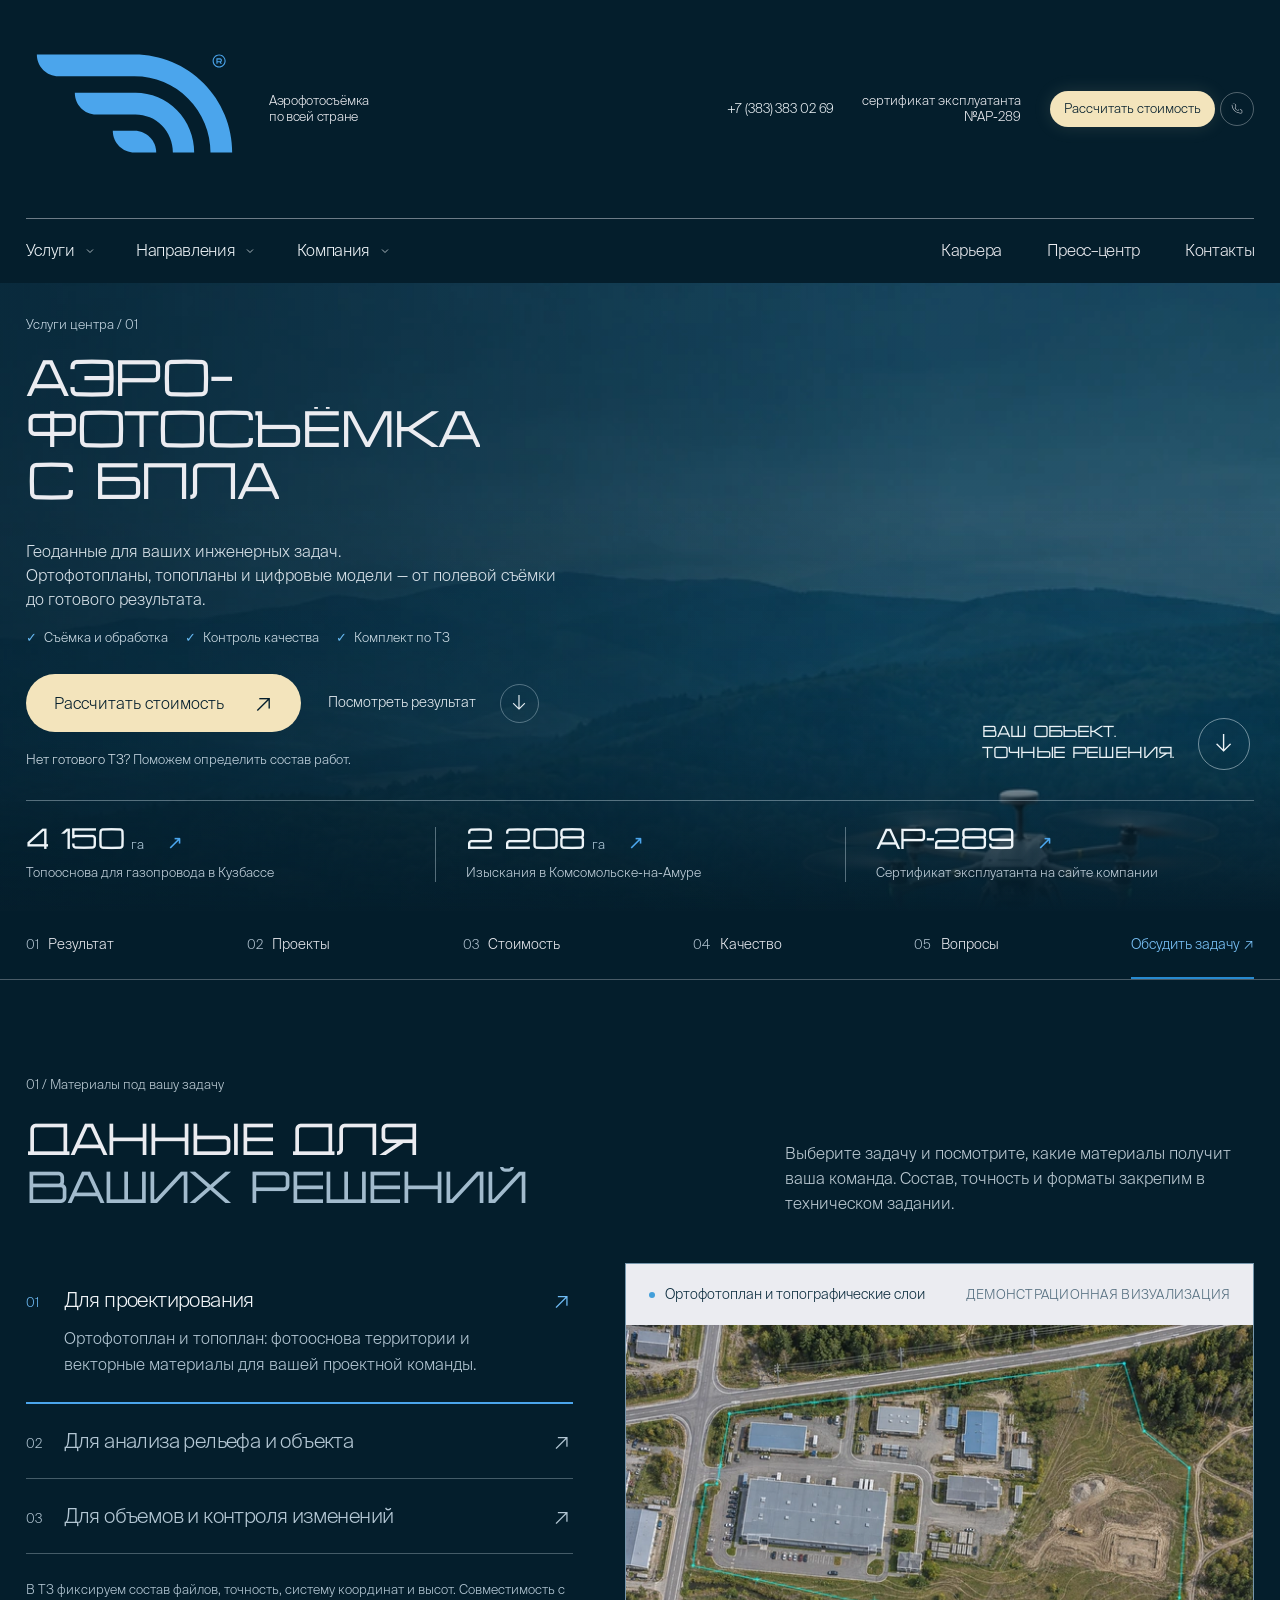
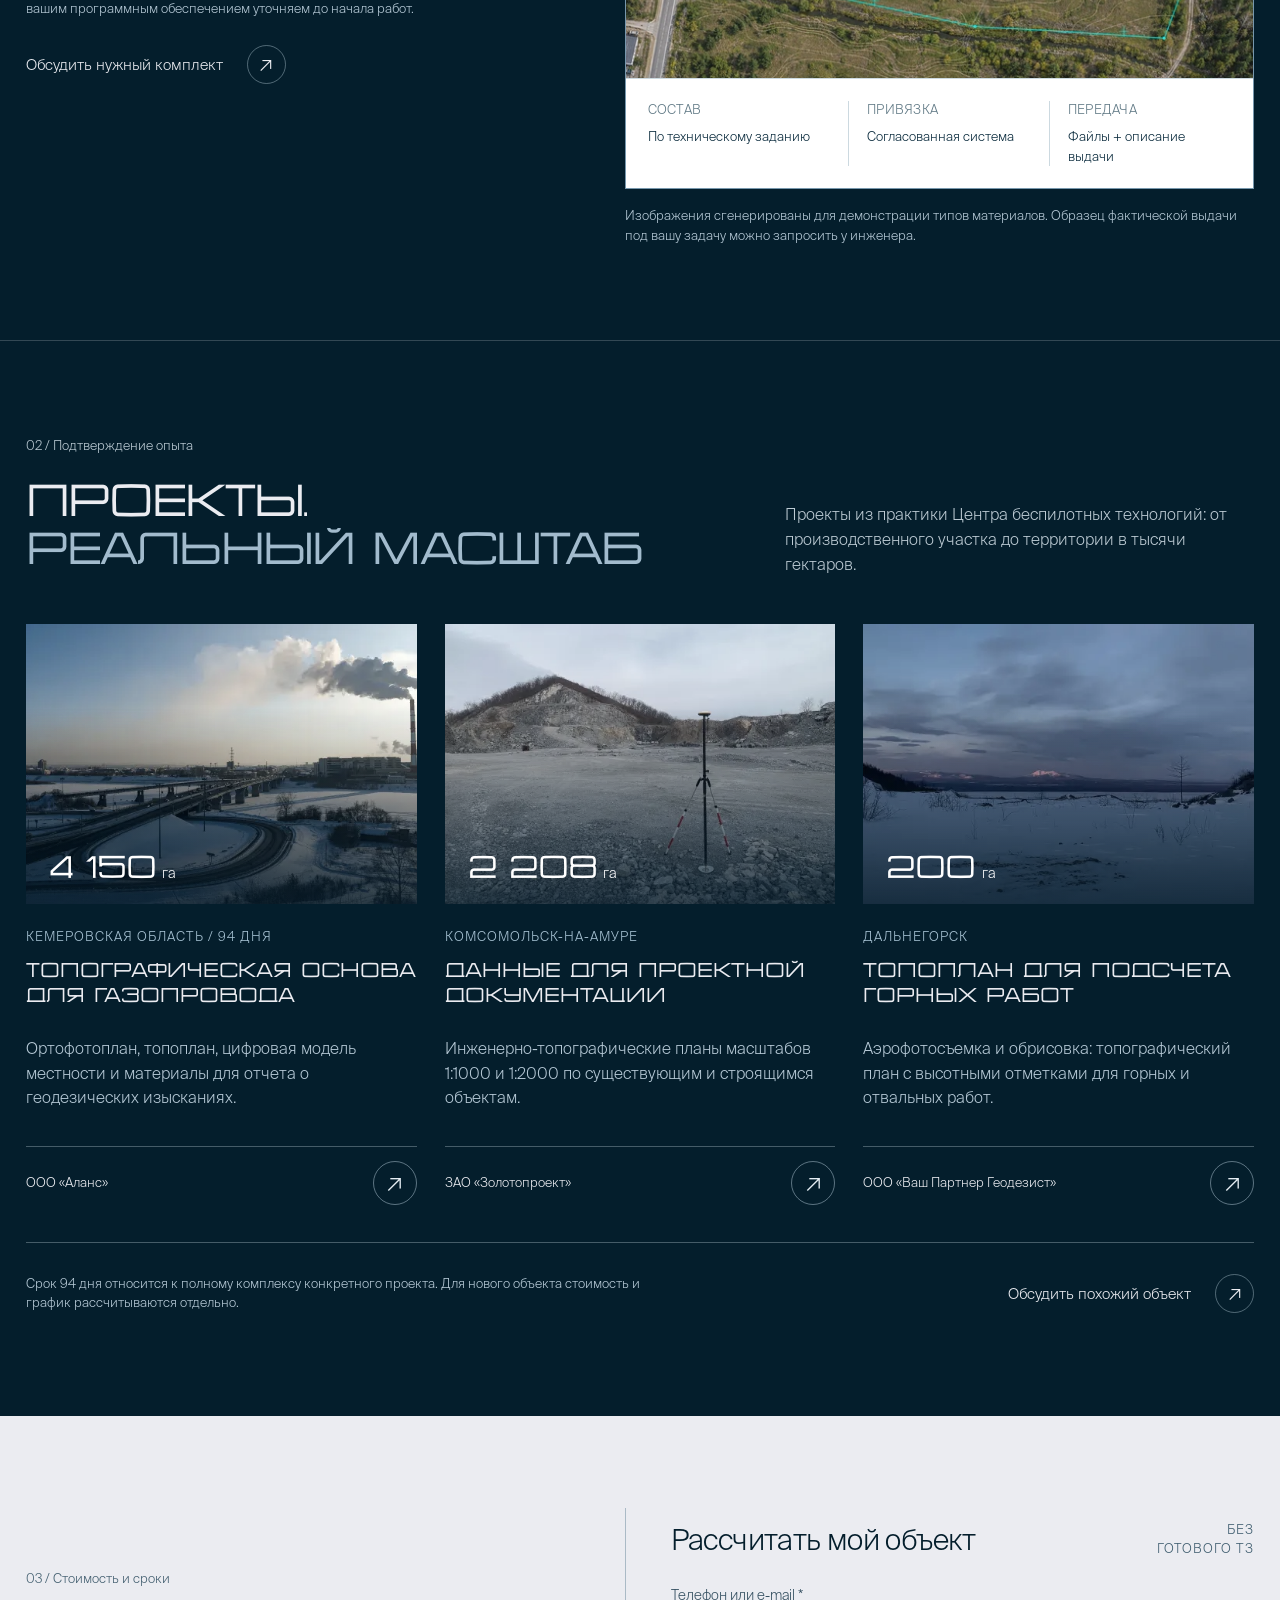
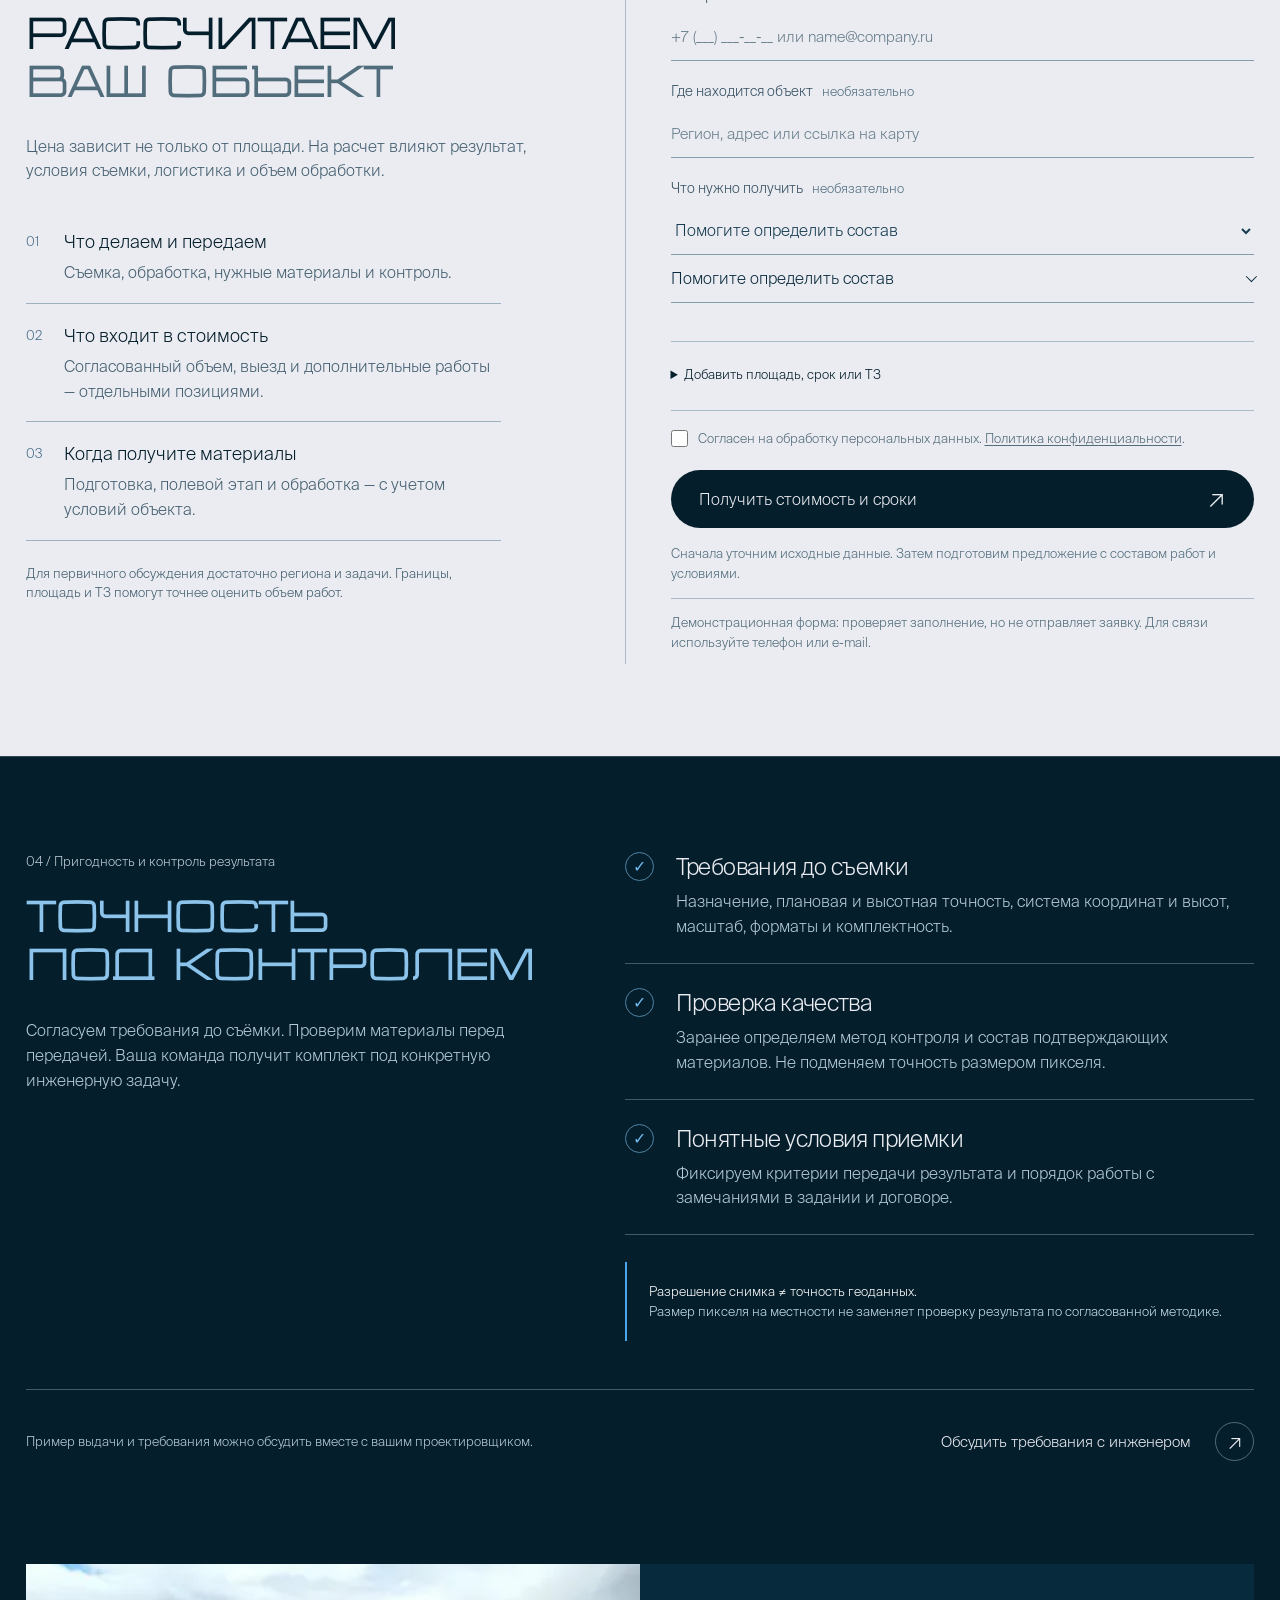
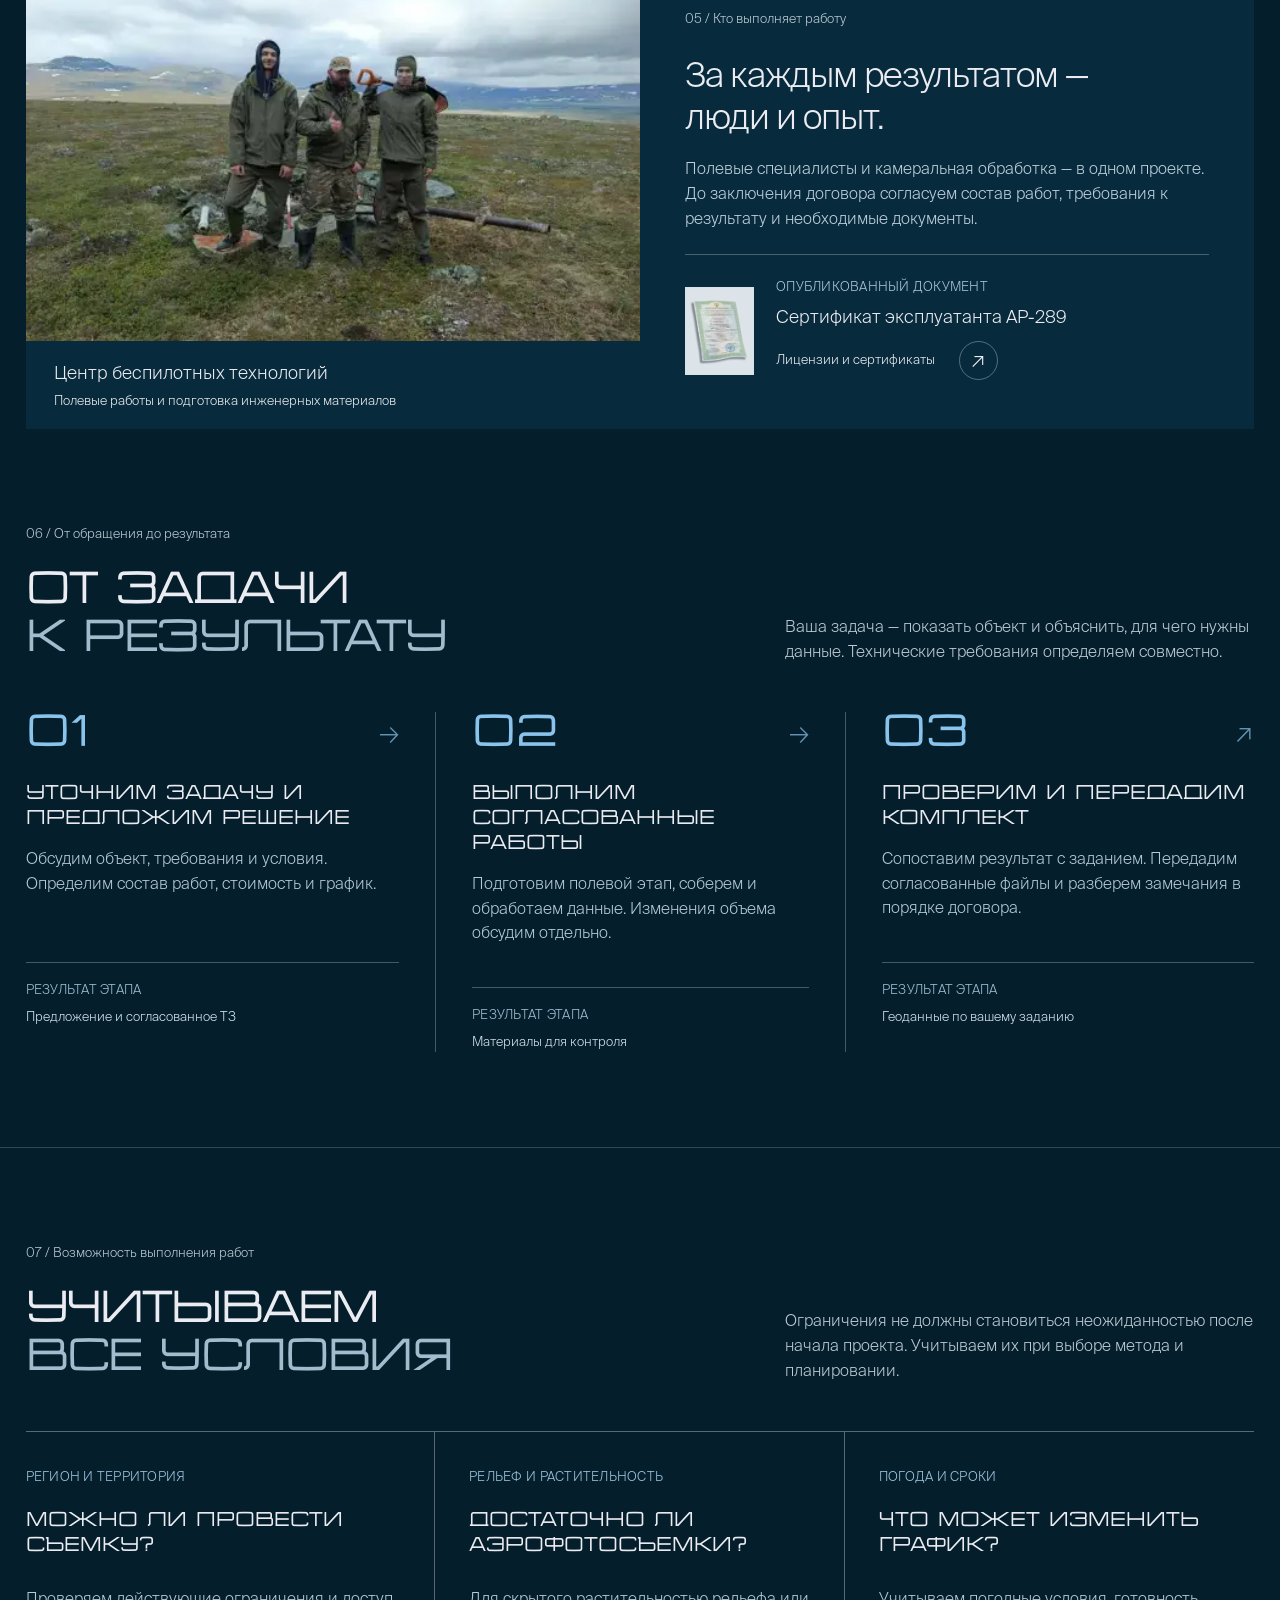
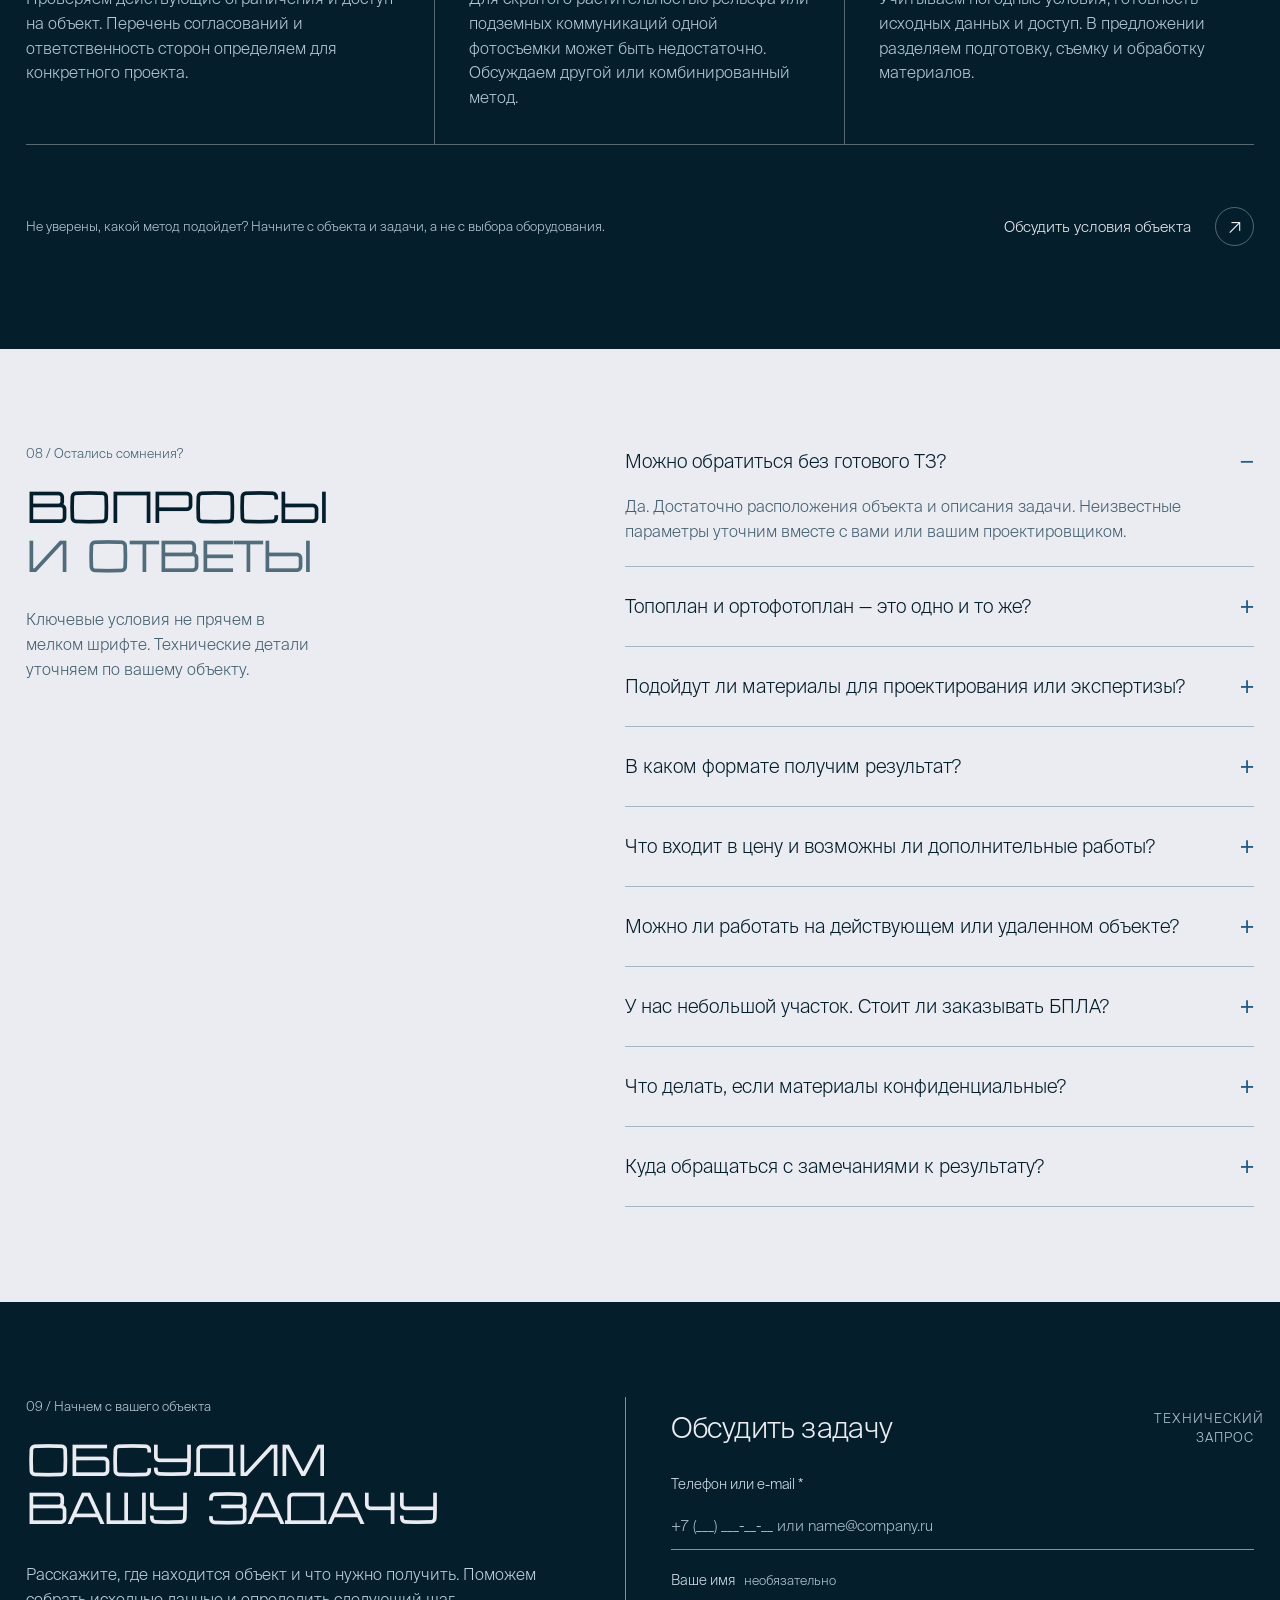
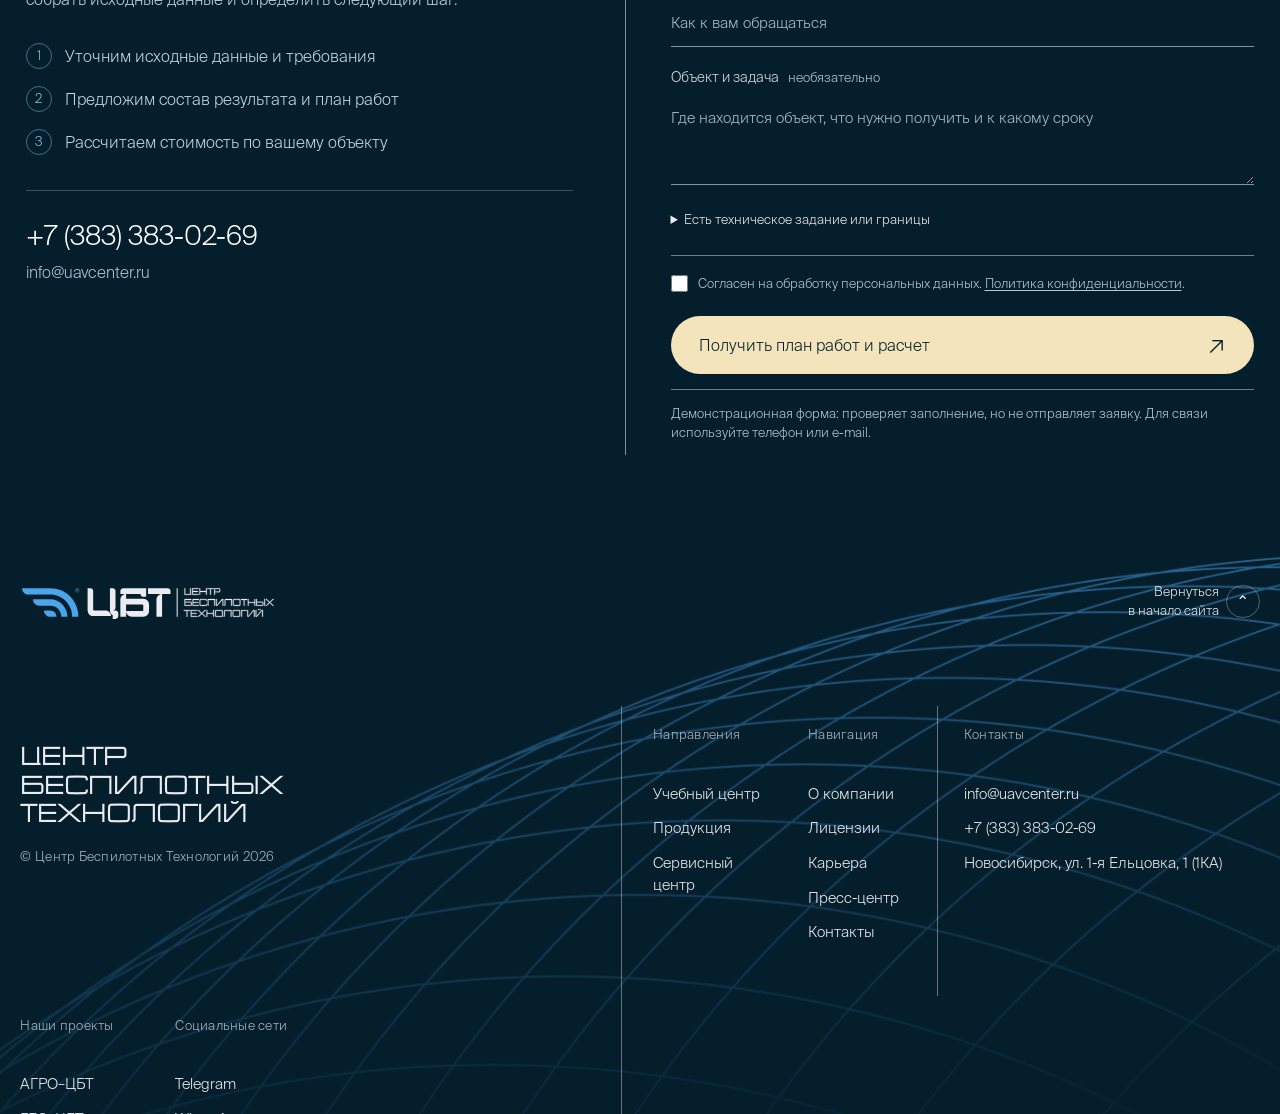
==== index.html @ c79b072b "Replace result diagrams with detailed generated survey visuals and remove nav scroll" ====
<!DOCTYPE html>

<html lang="ru">
<head>
<meta charset="utf-8"/><meta content="width=device-width,initial-scale=1" name="viewport"/>
<title>Аэрофотосъёмка с БПЛА для бизнеса — Центр беспилотных технологий</title>
<meta content="Аэрофотосъёмка для проектирования, строительства и горных работ. Ортофотопланы, топопланы и цифровые модели. Рассчитайте стоимость и сроки для вашего объекта." name="description"/>
<meta content="noindex,nofollow" name="robots"/><link href="styles.css" rel="stylesheet"/><link href="assets/favicon.svg" rel="icon" type="image/svg+xml"/><link as="font" crossorigin="" href="assets/SuisseIntl.woff2" rel="preload" type="font/woff2"/><meta content="Аэрофотосъёмка с БПЛА — UAV Center" property="og:title"/><meta content="От полевого сбора до готовых геоданных. Страница услуги Центра беспилотных технологий." property="og:description"/><meta content="website" property="og:type"/><meta content="#041e2c" name="theme-color"/><script defer="" src="app.js"></script><meta content="https://moriarty32.github.io/uavcenter-uslugi/assets/preview.jpg?v=5" property="og:image"/><meta content="1440" property="og:image:width"/><meta content="1000" property="og:image:height"/><meta content="UAV Center — аэрофотосъёмка с БПЛА под вашу задачу" property="og:image:alt"/><meta content="https://moriarty32.github.io/uavcenter-uslugi/" property="og:url"/><meta content="ru_RU" property="og:locale"/><meta content="summary_large_image" name="twitter:card"/><link href="brand.css?v=2" rel="stylesheet"/><script defer="" src="brand-motion.js?v=5"></script><link href="original-chrome.css?v=3" rel="stylesheet"/><script defer="" src="original-chrome.js?v=4"></script><link href="refinement.css?v=4" rel="stylesheet"/><script defer="" src="estimate.js?v=6"></script><link href="responsive-v5.css?v=5" rel="stylesheet"/>
<link href="responsive-v6.css?v=6" rel="stylesheet"/><link href="results-v7.css?v=7" rel="stylesheet"/><script defer="" src="responsive-v5.js?v=5"></script></head>
<body class="brand-aligned">
<noscript><style>.lead-form{display:none}.nojs-note{padding:20px;background:#e4f1fb;color:#092a3c;text-align:center}</style><p class="nojs-note">Для обсуждения объекта позвоните <a href="tel:+73833830269">+7 (383) 383-02-69</a> или напишите <a href="mailto:info@uavcenter.ru">info@uavcenter.ru</a>. Интерактивные элементы доступны при включённом JavaScript.</p></noscript><a class="skip" href="#main">Перейти к содержанию</a>
<header class="header" id="top"><div class="container header-inner">
<a aria-label="Центр беспилотных технологий — главная" class="brand" href="https://uavcenter.ru/"><picture><source media="(max-width:760px)" srcset="assets/logo-symbol.svg"/><img alt="ЦБТ — Центр беспилотных технологий" height="42" src="assets/logo.svg" width="244"/></picture></a>
<a class="brand-caption" href="https://uavcenter.ru/aerofotosemka/">Аэрофотосъёмка<br/>по всей стране</a>
<div class="header-contact"><a class="phone" href="tel:+73833830269">+7 (383) 383 02 69</a><a class="header-certificate" href="https://uavcenter.ru/sertyfikat-ekspluatanta/">сертификат эксплуатанта<br/>№АР-289</a><a aria-controls="estimate-dialog" aria-haspopup="dialog" class="btn header-estimate" data-estimate-open="" href="#price"><span class="roll-label"><span class="roll-primary">Рассчитать стоимость</span><span aria-hidden="true" class="roll-secondary">Рассчитать стоимость</span></span></a><a aria-label="Позвонить в Центр" class="header-call" href="tel:+73833830269"><img alt="" height="38" src="assets/phone-original.svg" width="38"/></a></div>
<button aria-controls="main-nav" aria-expanded="false" aria-label="Открыть меню" class="mobile-menu" type="button"><span></span><span></span></button>
</div><nav aria-label="Основная навигация" class="main-nav" id="main-nav"><details class="nav-group"><summary><span class="roll-label"><span class="roll-primary">Услуги</span><span aria-hidden="true" class="roll-secondary">Услуги</span></span><svg aria-hidden="true" viewbox="0 0 12 12"><path d="m3 4.5 3 3 3-3"></path></svg></summary><div class="nav-dropdown mega-panel mega-panel-0"><div class="mega-links"><a class="mega-link" href="#results"><span aria-hidden="true" class="mega-number">/ 01</span><span class="mega-name">Геодезическая<br/>аэрофотосъёмка</span><span aria-hidden="true" class="mega-arrow">↗</span></a><a class="mega-link" href="https://uavcenter.ru/vozdushnoe-lazernoe-skanirovanie/"><span aria-hidden="true" class="mega-number">/ 02</span><span class="mega-name">Воздушно–лазерное<br/>сканирование</span><span aria-hidden="true" class="mega-arrow">↗</span></a><a class="mega-link" href="https://uavcenter.ru/vektorizaciya/"><span aria-hidden="true" class="mega-number">/ 03</span><span class="mega-name">Векторизация<br/>топосъёмки</span><span aria-hidden="true" class="mega-arrow">↗</span></a><a class="mega-link" href="https://uavcenter.ru/aerofotosemka-dlya-selskogo-hozyajstva/"><span aria-hidden="true" class="mega-number">/ 04</span><span class="mega-name">Аэрофотосъёмка для<br/>сельского хозяйства</span><span aria-hidden="true" class="mega-arrow">↗</span></a><a class="mega-link" href="https://uavcenter.ru/obrabotka-agrodronami/"><span aria-hidden="true" class="mega-number">/ 05</span><span class="mega-name">Внесение средств<br/>защиты растений</span><span aria-hidden="true" class="mega-arrow">↗</span></a><a class="mega-link" href="https://uavcenter.ru/markshejderskaya-semka/"><span aria-hidden="true" class="mega-number">/ 06</span><span class="mega-name">Подсчёт объёмов<br/>складских запасов</span><span aria-hidden="true" class="mega-arrow">↗</span></a><a class="mega-link" href="https://uavcenter.ru/semka-s-drona/"><span aria-hidden="true" class="mega-number">/ 07</span><span class="mega-name">Художественная<br/>аэрофотосъёмка</span><span aria-hidden="true" class="mega-arrow">↗</span></a><a class="mega-link" href="https://uavcenter.ru/sertyfikat-ekspluatanta/"><span aria-hidden="true" class="mega-number">/ 08</span><span class="mega-name">Сертификат<br/>эксплуатанта</span><span aria-hidden="true" class="mega-arrow">↗</span></a></div><div class="mega-bottom"><span>Центр беспилотных технологий</span><a aria-controls="estimate-dialog" aria-haspopup="dialog" data-estimate-open="" href="#price">Рассчитать стоимость <span aria-hidden="true">↗</span></a></div></div></details><details class="nav-group"><summary><span class="roll-label"><span class="roll-primary">Направления</span><span aria-hidden="true" class="roll-secondary">Направления</span></span><svg aria-hidden="true" viewbox="0 0 12 12"><path d="m3 4.5 3 3 3-3"></path></svg></summary><div class="nav-dropdown mega-panel mega-panel-1"><div class="mega-links"><a class="mega-link" href="https://uavcenter.ru/uchebnyj-centr-bpla/"><span aria-hidden="true" class="mega-number">/ 01</span><span class="mega-name">Учебный центр</span><span aria-hidden="true" class="mega-arrow">↗</span></a><a class="mega-link" href="https://uavcenter.ru/remont-kvadrokopterov-bpla/"><span aria-hidden="true" class="mega-number">/ 02</span><span class="mega-name">Сервисный центр</span><span aria-hidden="true" class="mega-arrow">↗</span></a><a class="mega-link" href="https://uavcenter.ru/promyshlennye-drony-bpla/"><span aria-hidden="true" class="mega-number">/ 03</span><span class="mega-name">Продукция</span><span aria-hidden="true" class="mega-arrow">↗</span></a></div><div class="mega-courses"><p>Обучение пилотированию</p><a href="https://uavcenter.ru/uchebnyj-centr-bpla/kursy-kvadrokoptera/">Базовая подготовка <span>↗</span></a><a href="https://uavcenter.ru/uchebnyj-centr-bpla/operator-bpla/">Оператор БПЛА <span>↗</span></a><a href="https://uavcenter.ru/uchebnyj-centr-bpla/geodeziya/">Геодезия и 3D-моделирование <span>↗</span></a></div><div class="mega-bottom"><span>Центр беспилотных технологий</span><a aria-controls="estimate-dialog" aria-haspopup="dialog" data-estimate-open="" href="#price">Рассчитать стоимость <span aria-hidden="true">↗</span></a></div></div></details><details class="nav-group"><summary><span class="roll-label"><span class="roll-primary">Компания</span><span aria-hidden="true" class="roll-secondary">Компания</span></span><svg aria-hidden="true" viewbox="0 0 12 12"><path d="m3 4.5 3 3 3-3"></path></svg></summary><div class="nav-dropdown mega-panel mega-panel-2"><div class="mega-links"><a class="mega-link" href="https://uavcenter.ru/about/"><span aria-hidden="true" class="mega-number">/ 01</span><span class="mega-name">О компании</span><span aria-hidden="true" class="mega-arrow">↗</span></a><a class="mega-link" href="https://uavcenter.ru/documents/#lic"><span aria-hidden="true" class="mega-number">/ 02</span><span class="mega-name">Лицензии</span><span aria-hidden="true" class="mega-arrow">↗</span></a><a class="mega-link" href="https://uavcenter.ru/documents/#ser"><span aria-hidden="true" class="mega-number">/ 03</span><span class="mega-name">Сертификаты</span><span aria-hidden="true" class="mega-arrow">↗</span></a></div><div class="mega-bottom"><span>Центр беспилотных технологий</span><a aria-controls="estimate-dialog" aria-haspopup="dialog" data-estimate-open="" href="#price">Рассчитать стоимость <span aria-hidden="true">↗</span></a></div></div></details><div class="nav-right"><a href="https://uavcenter.ru/career/"><span class="roll-label"><span class="roll-primary">Карьера</span><span aria-hidden="true" class="roll-secondary">Карьера</span></span></a><a href="https://uavcenter.ru/news/"><span class="roll-label"><span class="roll-primary">Пресс–центр</span><span aria-hidden="true" class="roll-secondary">Пресс–центр</span></span></a><a href="https://uavcenter.ru/contacts/"><span class="roll-label"><span class="roll-primary">Контакты</span><span aria-hidden="true" class="roll-secondary">Контакты</span></span></a></div></nav></header>
<main id="main"><section class="hero"><div aria-hidden="true" class="hero-photo"><picture><source media="(max-width:760px)" srcset="assets/hero-mobile-v4.webp"/><img alt="" fetchpriority="high" height="768" sizes="100vw" src="assets/hero-wide-v4-2048.webp" srcset="assets/hero-wide-v4-1024.webp 1024w, assets/hero-wide-v4-1440.webp 1440w, assets/hero-wide-v4-2048.webp 2048w" width="2048"/></picture></div>
<div class="container">
<div class="hero-main">
<div class="hero-copy"><div class="eyebrow">Услуги центра / 01</div>
<h1 aria-label="Аэрофотосъёмка с БПЛА">Аэро–<br/>фотосъёмка<br/><span>с БПЛА</span></h1>
<p class="hero-desc"><span class="hero-desc-desktop">Геоданные для ваших инженерных задач.<br/>Ортофотопланы, топопланы и цифровые модели — от полевой съёмки до готового результата.</span><span class="hero-desc-mobile">Ортофотопланы, топопланы и цифровые модели под вашу инженерную задачу.</span></p><div class="hero-benefits"><span>Съёмка и обработка</span><span>Контроль качества</span><span>Комплект по ТЗ</span></div>
<div class="hero-actions"><a aria-controls="estimate-dialog" aria-haspopup="dialog" class="btn btn-primary" data-estimate-open="" href="#price"><span class="roll-label"><span class="roll-primary">Рассчитать стоимость</span><span aria-hidden="true" class="roll-secondary">Рассчитать стоимость</span></span><span class="arrow">↗</span></a><a class="text-link" href="#results"><span class="roll-label"><span class="roll-primary">Посмотреть результат</span><span aria-hidden="true" class="roll-secondary">Посмотреть результат</span></span><span>↓</span></a></div>
<p class="hero-note"><span>Нет готового ТЗ?</span> Поможем определить состав работ.</p>
</div>
<div class="hero-aside"><svg aria-hidden="true" class="brand-target" fill="none" viewbox="0 0 100 100"><g stroke="#ebecf1" stroke-width="1.3"><path d="M13 35V13H35M65 13H87V35M87 65V87H65M35 87H13V65"></path><path d="M30 42L22 50L30 58M70 42L78 50L70 58"></path></g><g stroke="#4ba5ec" stroke-width="1.6"><path d="M42 30L50 22L58 30M42 70L50 78L58 70"></path><path d="M42 50H58M50 42V58"></path></g></svg><div class="hero-aside-copy">Ваш объект.<br/>Точные решения.</div><p>Проектирование · строительство<br/>горные работы</p><a aria-label="Перейти к результатам" class="scene-next" href="#results">↓</a></div>
</div>
<div class="hero-stats"><a class="hero-stat" href="#projects"><strong>4 150 <span>га</span><small>↗</small></strong><span>Топооснова для газопровода в Кузбассе</span></a><a class="hero-stat" href="#projects"><strong>2 208 <span>га</span><small>↗</small></strong><span>Изыскания в Комсомольске-на-Амуре</span></a><a class="hero-stat" href="#team"><strong class="stat-document">АР-289<small>↗</small></strong><span>Сертификат эксплуатанта на сайте компании</span></a></div>
</div></section><nav aria-label="Разделы страницы" class="page-nav"><div class="container"><a href="#results"><span>01</span> Результат</a><a href="#projects"><span>02</span> Проекты</a><a href="#price"><span>03</span> Стоимость</a><a href="#quality"><span>04</span> Качество</a><a href="#faq"><span>05</span> Вопросы</a><a class="jump" href="#brief">Обсудить задачу ↗</a></div></nav><section class="deliverables" id="results"><div class="container">
<div class="section-head"><div><div class="eyebrow">01 / Материалы под вашу задачу</div><h2>Данные для<br/><span class="soft">ваших решений</span></h2></div><p>Выберите задачу и посмотрите, какие материалы получит ваша команда. Состав, точность и форматы закрепим в техническом задании.</p></div>
<div class="result-grid">
<div class="result-options"><div aria-label="Варианты выдаваемых материалов" aria-orientation="vertical" class="result-tabs" role="tablist">
<button aria-controls="panel-plan" aria-selected="true" class="result-tab" data-panel="plan" id="tab-plan" role="tab"><span class="tab-number">01</span><span><h3>Для проектирования</h3><p>Ортофотоплан и топоплан: фотооснова территории и векторные материалы для вашей проектной команды.</p></span><span class="tab-arrow">↗</span></button>
<button aria-controls="panel-model" aria-selected="false" class="result-tab" data-panel="model" id="tab-model" role="tab" tabindex="-1"><span class="tab-number">02</span><span><h3>Для анализа рельефа и объекта</h3><p>Цифровые модели и облако точек: пространственные данные в составе, который нужен для вашей задачи.</p></span><span class="tab-arrow">↗</span></button>
<button aria-controls="panel-volume" aria-selected="false" class="result-tab" data-panel="volume" id="tab-volume" role="tab" tabindex="-1"><span class="tab-number">03</span><span><h3>Для объемов и контроля изменений</h3><p>Модели поверхностей, расчетные и сравнительные материалы. Исходные данные и методику согласуем отдельно.</p></span><span class="tab-arrow">↗</span></button>
</div><p class="results-note">В ТЗ фиксируем состав файлов, точность, систему координат и высот. Совместимость с вашим программным обеспечением уточняем до начала работ.</p><a class="text-link" href="#brief"><span class="roll-label"><span class="roll-primary">Обсудить нужный комплект</span><span aria-hidden="true" class="roll-secondary">Обсудить нужный комплект</span></span><span>↗</span></a></div>
<div>
<div aria-labelledby="tab-plan" class="result-panel" id="panel-plan" role="tabpanel" tabindex="0"><div class="result-window"><div class="result-window-top"><span class="window-title"><i></i> Ортофотоплан и топографические слои</span><span class="window-type">ДЕМОНСТРАЦИОННАЯ ВИЗУАЛИЗАЦИЯ</span></div><div class="result-image"><picture><source sizes="(max-width:760px) calc(100vw - 38px), (max-width:1100px) 96vw, 50vw" srcset="assets/result-plan-v7-640.webp 640w, assets/result-plan-v7-960.webp 960w, assets/result-plan-v7-1280.webp 1280w, assets/result-plan-v7-1600.webp 1600w" type="image/webp"/><img alt="Демонстрационный ортофотоплан промышленной территории с геодезическими контурами и границами" decoding="async" height="900" loading="lazy" src="assets/result-plan-v7-1600.webp" width="1600"/></picture></div><div class="result-bottom"><div><small>Состав</small><p>По техническому заданию</p></div><div><small>Привязка</small><p>Согласованная система</p></div><div><small>Передача</small><p>Файлы + описание выдачи</p></div></div></div></div>
<div aria-labelledby="tab-model" class="result-panel" hidden="" id="panel-model" role="tabpanel" tabindex="0"><div class="result-window"><div class="result-window-top"><span class="window-title"><i></i> Цифровая модель поверхности</span><span class="window-type">ДЕМОНСТРАЦИОННАЯ ВИЗУАЛИЗАЦИЯ</span></div><div class="result-image"><picture><source sizes="(max-width:760px) calc(100vw - 38px), (max-width:1100px) 96vw, 50vw" srcset="assets/result-model-v7-640.webp 640w, assets/result-model-v7-960.webp 960w, assets/result-model-v7-1280.webp 1280w, assets/result-model-v7-1600.webp 1600w" type="image/webp"/><img alt="Демонстрационная текстурированная модель местности с дорогами, зданиями, рельефом и фрагментом триангуляционной сетки" decoding="async" height="900" loading="lazy" src="assets/result-model-v7-1600.webp" width="1600"/></picture></div><div class="result-bottom"><div><small>Модель</small><p>Рельеф / поверхность</p></div><div><small>Данные</small><p>По задаче и условиям</p></div><div><small>Форматы</small><p>По техническому заданию</p></div></div></div></div>
<div aria-labelledby="tab-volume" class="result-panel" hidden="" id="panel-volume" role="tabpanel" tabindex="0"><div class="result-window"><div class="result-window-top"><span class="window-title"><i></i> Объемы и изменения</span><span class="window-type">ДЕМОНСТРАЦИОННАЯ ВИЗУАЛИЗАЦИЯ</span></div><div class="result-image"><picture><source sizes="(max-width:760px) calc(100vw - 38px), (max-width:1100px) 96vw, 50vw" srcset="assets/result-volume-v7-640.webp 640w, assets/result-volume-v7-960.webp 960w, assets/result-volume-v7-1280.webp 1280w, assets/result-volume-v7-1600.webp 1600w" type="image/webp"/><img alt="Демонстрационная модель отвала с границей подсчёта, горизонталями и триангуляционной сеткой" decoding="async" height="900" loading="lazy" src="assets/result-volume-v7-1600.webp" width="1600"/></picture></div><div class="result-bottom"><div><small>Основа</small><p>Данные полевой съемки</p></div><div><small>Расчет</small><p>Согласованная методика</p></div><div><small>Результат</small><p>Материалы + отчет</p></div></div></div></div>
<p class="result-caption">Изображения сгенерированы для демонстрации типов материалов. Образец фактической выдачи под вашу задачу можно запросить у инженера.</p>
</div>
</div>
</div></section><section class="section" id="projects"><div class="container">
<div class="section-head"><div><div class="eyebrow">02 / Подтверждение опыта</div><h2>Проекты.<br/><span class="soft">Реальный масштаб</span></h2></div><p>Проекты из практики Центра беспилотных технологий: от производственного участка до территории в тысячи гектаров.</p></div>
<div class="grid3">
<article class="case-card"><div class="case-img"><img alt="Изображение проекта в Кемеровской области с сайта компании" decoding="async" height="365" loading="lazy" src="assets/case-kemerovo.webp" width="505"/><div class="case-badge"><strong>4 150</strong><span>га</span></div></div><p class="region">Кемеровская область / 94 дня</p><h3>Топографическая основа<br/>для газопровода</h3><p>Ортофотоплан, топоплан, цифровая модель местности и материалы для отчета о геодезических изысканиях.</p><div class="case-client"><span>ООО «Аланс»</span><button aria-label="Подробнее: Топографическая основа для газопровода" data-case="0" type="button">↗</button></div></article>
<article class="case-card"><div class="case-img"><img alt="Геодезические работы, изображение из проекта компании" decoding="async" height="365" loading="lazy" src="assets/case-amur.webp" width="505"/><div class="case-badge"><strong>2 208</strong><span>га</span></div></div><p class="region">Комсомольск-на-Амуре</p><h3>Данные для проектной<br/>документации</h3><p>Инженерно-топографические планы масштабов 1:1000 и 1:2000 по существующим и строящимся объектам.</p><div class="case-client"><span>ЗАО «Золотопроект»</span><button aria-label="Подробнее: Данные для проектной документации" data-case="1" type="button">↗</button></div></article>
<article class="case-card"><div class="case-img"><img alt="Территория проекта в Дальнегорске с сайта компании" decoding="async" height="365" loading="lazy" src="assets/case-dalnegorsk.webp" width="505"/><div class="case-badge"><strong>200</strong><span>га</span></div></div><p class="region">Дальнегорск</p><h3>Топоплан для подсчета<br/>горных работ</h3><p>Аэрофотосъемка и обрисовка: топографический план с высотными отметками для горных и отвальных работ.</p><div class="case-client"><span>ООО «Ваш Партнер Геодезист»</span><button aria-label="Подробнее: Топоплан для подсчета горных работ" data-case="2" type="button">↗</button></div></article>
</div>
<div class="case-foot"><p>Срок 94 дня относится к полному комплексу конкретного проекта. Для нового объекта стоимость и график рассчитываются отдельно.</p><a class="text-link" href="#price"><span class="roll-label"><span class="roll-primary">Обсудить похожий объект</span><span aria-hidden="true" class="roll-secondary">Обсудить похожий объект</span></span><span>↗</span></a></div>
</div></section><section class="price" id="price"><div class="container"><div class="price-grid">
<div><div class="eyebrow">03 / Стоимость и сроки</div><h2>Рассчитаем<br/><span class="soft">ваш объект</span></h2><p class="price-intro">Цена зависит не только от площади. На расчет влияют результат, условия съемки, логистика и объем обработки.</p>


<details class="price-explanation" open=""><summary>Что учитываем в стоимости</summary><div class="estimate-lines"><div><span>01</span><p><b>Что делаем и передаем</b>Съемка, обработка, нужные материалы и контроль.</p></div><div><span>02</span><p><b>Что входит в стоимость</b>Согласованный объем, выезд и дополнительные работы — отдельными позициями.</p></div><div><span>03</span><p><b>Когда получите материалы</b>Подготовка, полевой этап и обработка — с учетом условий объекта.</p></div></div><p class="estimate-note">Для первичного обсуждения достаточно региона и задачи. Границы, площадь и ТЗ помогут точнее оценить объем работ.</p></details></div>
<form aria-label="Расчёт стоимости объекта" class="form-card lead-form" id="estimate-form"><div class="form-title"><h3>Рассчитать мой объект</h3><span>БЕЗ ГОТОВОГО ТЗ</span></div>
<label class="field">Телефон или e-mail *<input autocomplete="off" maxlength="180" minlength="5" name="contact" placeholder="+7 (___) ___-__-__ или name@company.ru" required=""/></label>
<details class="extra-fields mobile-project-fields" open=""><summary>Указать объект и нужный результат</summary><label class="field">Где находится объект <span class="optional">необязательно</span><input maxlength="180" name="location" placeholder="Регион, адрес или ссылка на карту"/></label><label class="field">Что нужно получить <span class="optional">необязательно</span><select name="task"><option value="">Помогите определить состав</option><option>Материалы для проектирования</option><option>Модель рельефа или объекта</option><option>Расчет объемов</option><option>Контроль изменений</option></select></label></details>

<details class="extra-fields"><summary>Добавить площадь, срок или ТЗ</summary><label class="field">Краткое описание<textarea maxlength="1500" name="description" placeholder="Примерная площадь, желаемый срок, известные требования"></textarea></label><p class="form-small">Если есть ТЗ или границы объекта, укажите ссылку в описании. Конфиденциальные материалы передавайте после согласования канала связи.</p></details>
<label class="consent"><input name="consent" required="" type="checkbox"/><span>Согласен на обработку персональных данных. <a href="https://uavcenter.ru/confidencial/" rel="noopener" target="_blank">Политика конфиденциальности</a>.</span></label>
<button class="btn btn-ink" type="submit"><span class="roll-label"><span class="roll-primary">Получить стоимость и сроки</span><span aria-hidden="true" class="roll-secondary">Получить стоимость и сроки</span></span><span class="arrow">↗</span></button>
<p class="form-small after-note">Сначала уточним исходные данные. Затем подготовим предложение с составом работ и условиями.</p>
<p class="demo-caption">Демонстрационная форма: проверяет заполнение, но не отправляет заявку. Для связи используйте телефон или e-mail.</p><div aria-live="polite" class="form-status" role="status"></div>
</form></div></div></section><section class="section quality" id="quality"><div class="container">
<div class="quality-grid"><div><div class="eyebrow">04 / Пригодность и контроль результата</div><h2>Точность<br/><span>под контролем</span></h2><p class="quality-intro">Согласуем требования до съёмки. Проверим материалы перед передачей. Ваша команда получит комплект под конкретную инженерную задачу.</p></div>
<div class="quality-list"><div class="quality-row"><span class="quality-check">✓</span><div><h3>Требования до съемки</h3><p>Назначение, плановая и высотная точность, система координат и высот, масштаб, форматы и комплектность.</p></div></div><div class="quality-row"><span class="quality-check">✓</span><div><h3>Проверка качества</h3><p>Заранее определяем метод контроля и состав подтверждающих материалов. Не подменяем точность размером пикселя.</p></div></div><div class="quality-row"><span class="quality-check">✓</span><div><h3>Понятные условия приемки</h3><p>Фиксируем критерии передачи результата и порядок работы с замечаниями в задании и договоре.</p></div></div><div class="accuracy-note"><strong>Разрешение снимка ≠ точность геоданных.</strong><br/>Размер пикселя на местности не заменяет проверку результата по согласованной методике.</div></div>
</div><div class="quality-bottom"><p>Пример выдачи и требования можно обсудить вместе с вашим проектировщиком.</p><a class="text-link" href="#brief"><span class="roll-label"><span class="roll-primary">Обсудить требования с инженером</span><span aria-hidden="true" class="roll-secondary">Обсудить требования с инженером</span></span><span>↗</span></a></div>
</div></section><section class="trust" id="team"><div class="container"><div class="trust-panel">
<div class="trust-photo"><div class="trust-media"><img alt="Команда компании на полевых работах, фото из архива сайта" decoding="async" height="365" loading="lazy" src="assets/team.webp" width="505"/></div><div class="trust-photo-note"><strong>Центр беспилотных технологий</strong>Полевые работы и подготовка инженерных материалов</div></div>
<div class="trust-copy"><div class="eyebrow">05 / Кто выполняет работу</div><h3>За каждым результатом —<br/>люди и опыт.</h3><p>Полевые специалисты и камеральная обработка — в одном проекте. До заключения договора согласуем состав работ, требования к результату и необходимые документы.</p><div class="document"><img alt="Изображение разрешительного документа из материалов компании" decoding="async" height="620" loading="lazy" src="assets/certificate.webp" width="620"/><div><div class="tag">ОПУБЛИКОВАННЫЙ ДОКУМЕНТ</div><strong>Сертификат эксплуатанта АР-289</strong><a class="text-link" href="https://uavcenter.ru/documents/" rel="noopener" target="_blank"><span class="roll-label"><span class="roll-primary">Лицензии и сертификаты</span><span aria-hidden="true" class="roll-secondary">Лицензии и сертификаты</span></span><span>↗</span></a></div></div></div>
</div></div></section><section class="section" id="process"><div class="container">
<div class="section-head"><div><div class="eyebrow">06 / От обращения до результата</div><h2>От задачи<br/><span class="soft">к результату</span></h2></div><p>Ваша задача — показать объект и объяснить, для чего нужны данные. Технические требования определяем совместно.</p></div>
<div class="grid3 process-grid"><article class="process-step"><div class="process-n"><strong>01</strong><span>→</span></div><h3>Уточним задачу и предложим решение</h3><p>Обсудим объект, требования и условия. Определим состав работ, стоимость и график.</p><div class="process-out"><span>Результат этапа</span>Предложение и согласованное ТЗ</div></article><article class="process-step"><div class="process-n"><strong>02</strong><span>→</span></div><h3>Выполним согласованные работы</h3><p>Подготовим полевой этап, соберем и обработаем данные. Изменения объема обсудим отдельно.</p><div class="process-out"><span>Результат этапа</span>Материалы для контроля</div></article><article class="process-step"><div class="process-n"><strong>03</strong><span>↗</span></div><h3>Проверим и передадим комплект</h3><p>Сопоставим результат с заданием. Передадим согласованные файлы и разберем замечания в порядке договора.</p><div class="process-out"><span>Результат этапа</span>Геоданные по вашему заданию</div></article></div>
</div></section><section class="section conditions" id="conditions"><div class="container"><div class="section-head"><div><div class="eyebrow">07 / Возможность выполнения работ</div><h2>Учитываем<br/><span class="soft">все условия</span></h2></div><p>Ограничения не должны становиться неожиданностью после начала проекта. Учитываем их при выборе метода и планировании.</p></div><div class="grid3 conditions-grid">
<article><span class="tag">РЕГИОН И ТЕРРИТОРИЯ</span><h3>Можно ли провести съемку?</h3><p>Проверяем действующие ограничения и доступ на объект. Перечень согласований и ответственность сторон определяем для конкретного проекта.</p></article>
<article><span class="tag">РЕЛЬЕФ И РАСТИТЕЛЬНОСТЬ</span><h3>Достаточно ли аэрофотосъемки?</h3><p>Для скрытого растительностью рельефа или подземных коммуникаций одной фотосъемки может быть недостаточно. Обсуждаем другой или комбинированный метод.</p></article>
<article><span class="tag">ПОГОДА И СРОКИ</span><h3>Что может изменить график?</h3><p>Учитываем погодные условия, готовность исходных данных и доступ. В предложении разделяем подготовку, съемку и обработку материалов.</p></article>
</div><div class="conditions-bottom"><p>Не уверены, какой метод подойдет? Начните с объекта и задачи, а не с выбора оборудования.</p><a class="text-link" href="#brief"><span class="roll-label"><span class="roll-primary">Обсудить условия объекта</span><span aria-hidden="true" class="roll-secondary">Обсудить условия объекта</span></span><span>↗</span></a></div></div></section><section class="section" id="faq"><div class="container"><div class="faq-layout"><div><div class="eyebrow">08 / Остались сомнения?</div><h2>Вопросы<br/><span class="soft">и ответы</span></h2><p class="intro">Ключевые условия не прячем в мелком шрифте. Технические детали уточняем по вашему объекту.</p></div><div><details class="faq-item" open=""><summary>Можно обратиться без готового ТЗ?</summary><p>Да. Достаточно расположения объекта и описания задачи. Неизвестные параметры уточним вместе с вами или вашим проектировщиком.</p></details><details class="faq-item"><summary>Топоплан и ортофотоплан — это одно и то же?</summary><p>Нет. Ортофотоплан — геопривязанная фотооснова. Топографический план содержит подготовленное векторное описание ситуации и рельефа. Его состав и необходимые дополнительные работы определяются заданием.</p></details><details class="faq-item"><summary>Подойдут ли материалы для проектирования или экспертизы?</summary><p>Это зависит от назначения, состава и требований к конкретному комплекту. До начала работ нужно согласовать их с проектировщиком. Одна аэрофотосъемка не заменяет весь комплекс инженерных изысканий.</p></details><details class="faq-item"><summary>В каком формате получим результат?</summary><p>Форматы файлов, систему координат и высот согласуем с вашей командой до съемки. Важно заранее назвать программное обеспечение, в котором будут использоваться материалы.</p></details><details class="faq-item"><summary>Что входит в цену и возможны ли дополнительные работы?</summary><p>Состав результата, логистику и включенные работы нужно зафиксировать в предложении. Изменение границ, требований или объема рассматривается отдельно — с согласованием до выполнения.</p></details><details class="faq-item"><summary>Можно ли работать на действующем или удаленном объекте?</summary><p>Возможность оценивается по расположению, доступу и действующим ограничениям. Опыт компании не означает, что любой объект доступен для съемки без отдельной проверки.</p></details><details class="faq-item"><summary>У нас небольшой участок. Стоит ли заказывать БПЛА?</summary><p>Метод следует выбирать по экономике и требованиям задачи. Покажите объект: сравним необходимый состав работ. На небольшом или сложном участке другой способ сбора данных может быть целесообразнее.</p></details><details class="faq-item"><summary>Что делать, если материалы конфиденциальные?</summary><p>До передачи исходных данных согласуем допустимый состав и канал обмена. Требования к хранению, доступу и публикации результатов нужно закрепить в договоре.</p></details><details class="faq-item"><summary>Куда обращаться с замечаниями к результату?</summary><p>Контакт ответственного специалиста, критерии приемки и порядок исправления несоответствий должны быть определены в договоре. Изменение первоначального задания рассматривается отдельно.</p></details></div></div></div></section><section class="brief" id="brief"><div class="container"><div class="brief-grid">
<div class="brief-copy"><div class="eyebrow">09 / Начнем с вашего объекта</div><h2>Обсудим<br/><span>вашу задачу</span></h2><p>Расскажите, где находится объект и что нужно получить. Поможем собрать исходные данные и определить следующий шаг.</p><div class="after-submit"><p><span>1</span> Уточним исходные данные и требования</p><p><span>2</span> Предложим состав результата и план работ</p><p><span>3</span> Рассчитаем стоимость по вашему объекту</p></div><div class="contact-direct"><a class="phone" href="tel:+73833830269">+7 (383) 383-02-69</a><a class="email" href="mailto:info@uavcenter.ru">info@uavcenter.ru</a></div></div>
<form aria-label="Обсуждение инженерной задачи" class="form-card lead-form" id="brief-form"><div class="form-title"><h3>Обсудить задачу</h3><span>ТЕХНИЧЕСКИЙ ЗАПРОС</span></div><label class="field">Телефон или e-mail *<input autocomplete="off" maxlength="180" minlength="5" name="contact" placeholder="+7 (___) ___-__-__ или name@company.ru" required=""/></label><label class="field">Ваше имя <span class="optional">необязательно</span><input autocomplete="given-name" maxlength="180" name="name" placeholder="Как к вам обращаться"/></label><label class="field">Объект и задача <span class="optional">необязательно</span><textarea maxlength="1500" name="description" placeholder="Где находится объект, что нужно получить и к какому сроку"></textarea></label><details class="extra-fields"><summary>Есть техническое задание или границы</summary><p class="form-small">Если есть ТЗ или границы объекта, укажите ссылку в описании. Конфиденциальные материалы передавайте после согласования канала связи.</p></details><label class="consent"><input name="consent" required="" type="checkbox"/><span>Согласен на обработку персональных данных. <a href="https://uavcenter.ru/confidencial/" rel="noopener" target="_blank">Политика конфиденциальности</a>.</span></label><button class="btn btn-ink" type="submit"><span class="roll-label"><span class="roll-primary">Получить план работ и расчет</span><span aria-hidden="true" class="roll-secondary">Получить план работ и расчет</span></span><span class="arrow">↗</span></button><p class="demo-caption">Демонстрационная форма: проверяет заполнение, но не отправляет заявку. Для связи используйте телефон или e-mail.</p><div aria-live="polite" class="form-status" role="status"></div></form>
</div></div></section></main>
<footer aria-label="Информация о компании" class="site-footer"><div class="site-footer-top"><a aria-label="Центр беспилотных технологий — главная" href="https://uavcenter.ru/"><img alt="ЦБТ — Центр беспилотных технологий" height="50" src="assets/logo.svg" width="288"/></a><a aria-label="Вернуться в начало страницы" class="back-top" href="#top"><span>Вернуться<br/>в начало сайта</span><span aria-hidden="true" class="back-top-circle">⌃</span></a></div><div class="site-footer-grid"><div class="site-footer-identity"><p class="site-footer-heading">Центр<br/>беспилотных<br/>технологий</p><p class="site-footer-copyright">© Центр Беспилотных Технологий 2026</p></div><div class="site-footer-group footer-directions"><p class="site-footer-label">Направления</p><a href="https://uavcenter.ru/uchebnyj-centr-bpla/">Учебный центр</a><a href="https://uavcenter.ru/promyshlennye-drony-bpla/">Продукция</a><a href="https://uavcenter.ru/remont-kvadrokopterov-bpla/">Сервисный центр</a></div><div class="site-footer-group footer-navigation"><p class="site-footer-label">Навигация</p><a href="https://uavcenter.ru/about/">О компании</a><a href="https://uavcenter.ru/documents/">Лицензии</a><a href="https://uavcenter.ru/career/">Карьера</a><a href="https://uavcenter.ru/news/">Пресс-центр</a><a href="https://uavcenter.ru/contacts/">Контакты</a></div><div class="site-footer-group footer-contacts"><p class="site-footer-label">Контакты</p><a href="mailto:info@uavcenter.ru">info@uavcenter.ru</a><a href="tel:+73833830269">+7 (383) 383-02-69</a><a href="https://uavcenter.ru/contacts/">Новосибирск, ул. 1-я Ельцовка, 1 (1КА)</a></div><div class="site-footer-group footer-projects"><p class="site-footer-label">Наши проекты</p><a href="https://agro-cbt.ru/">АГРО–ЦБТ</a><a href="https://www.geo-cbt.ru/">ГЕО–ЦБТ</a><a href="https://antidron-cbt.ru/">АНТИДРОН–ЦБТ</a></div><div class="site-footer-group footer-media"><p class="site-footer-label">Социальные сети</p><a href="https://t.me/center_bt">Telegram</a><a href="https://api.whatsapp.com/send/?phone=79134817266">WhatsApp</a><a href="https://vk.com/camskycam">ВКонтакте</a></div><a class="site-footer-policy" href="https://uavcenter.ru/confidencial/">Политика<br/>конфиденциальности</a></div></footer>
<div class="mobile-cta"><a aria-label="Позвонить" class="call" href="tel:+73833830269"><svg class="icon" viewbox="0 0 24 24"><path d="M5 3L9 7L7 10C9 14 11 16 15 17L18 15L21 19C18 24 11 20 7 16S0 7 5 3Z"></path></svg></a><a aria-controls="estimate-dialog" aria-haspopup="dialog" class="btn btn-ink" data-estimate-open="" href="#price"><span class="roll-label"><span class="roll-primary">Стоимость и сроки</span><span aria-hidden="true" class="roll-secondary">Стоимость и сроки</span></span><span class="arrow">↗</span></a></div>
<dialog aria-labelledby="case-title" id="case-dialog"><button aria-label="Закрыть" class="close" type="button">×</button><h3 id="case-title"></h3><div class="dialog-meta" id="case-meta"></div><p id="case-text"></p><a href="https://uavcenter.ru/aerofotosemka/" rel="noopener" target="_blank">Материалы на сайте компании ↗</a></dialog>
<dialog aria-describedby="estimate-intro" aria-labelledby="estimate-title" class="estimate-dialog" id="estimate-dialog">
<div class="estimate-top"><div class="estimate-brand"><img alt="" height="30" src="assets/logo-symbol.svg" width="38"/><span>Расчёт вашего проекта</span></div><button aria-label="Закрыть расчёт" class="estimate-close" type="button">×</button></div>
<div class="estimate-layout"><aside class="estimate-aside"><p class="estimate-kicker">АЭРОФОТОСЪЁМКА / БПЛА</p><h2 id="estimate-title">От задачи<br/>к точному<br/>расчёту</h2><p id="estimate-intro">Укажите параметры объекта. Подготовим состав работ и индивидуальное коммерческое предложение.</p><ol aria-label="Этапы расчёта" class="estimate-steps"><li aria-current="step" class="current"><span>01</span> Объект</li><li><span>02</span> Результат</li><li><span>03</span> Предложение</li></ol><div class="estimate-assistance"><span>Нужна помощь инженера?</span><a href="tel:+73833830269">+7 (383) 383-02-69 ↗</a></div></aside>
<form class="estimate-body" id="project-estimate" novalidate="">
<section aria-labelledby="estimate-step-1" data-estimate-step="0"><p class="estimate-step-number">ШАГ 01 / 03</p><h3 id="estimate-step-1" tabindex="-1">Расскажите об объекте</h3><p class="estimate-step-description">Если точные параметры пока неизвестны, укажите ориентиры.</p>
<label class="estimate-field">Регион или расположение объекта *<input autocomplete="off" maxlength="180" name="region" placeholder="Например, Новосибирская область" required=""/></label>
<div class="estimate-two"><label class="estimate-field">Тип объекта<select name="object"><option>Строительная площадка</option><option>Карьер или отвал</option><option>Линейный объект</option><option>Земельный участок</option><option>Промышленная территория</option><option>Другой объект</option></select></label><label class="estimate-field">Когда нужны материалы<select name="deadline"><option>Сроки обсуждаются</option><option>В течение месяца</option><option>Через 1–3 месяца</option><option>Есть дата в техническом задании</option></select></label></div>
<fieldset class="estimate-area"><legend>Площадь съёмки</legend><div class="estimate-area-entry"><label class="sr" for="estimate-area">Площадь объекта</label><input id="estimate-area" inputmode="decimal" max="10000000000" min="0.01" name="area" placeholder="100" required="" step="any" type="number"/><label class="sr" for="estimate-unit">Единица площади</label><select id="estimate-unit" name="unit"><option value="ha">га</option><option value="m2">м²</option><option value="km2">км²</option></select></div><div aria-label="Примеры площади" class="area-presets"><button data-area="10" type="button">10 га</button><button data-area="100" type="button">100 га</button><button data-area="1000" type="button">1 000 га</button></div><p aria-live="polite" class="area-conversion">Укажите площадь — пересчитаем единицы автоматически.</p><label class="estimate-check"><input name="unknownArea" type="checkbox"/> Площадь пока неизвестна</label></fieldset>
<details class="estimate-optional"><summary>Добавить границы или техническое задание</summary><label class="estimate-field">Ссылка на границы или ТЗ <span>необязательно</span><input maxlength="1000" name="source" placeholder="Ссылка на карту или документы"/></label></details>
</section>
<section aria-labelledby="estimate-step-2" data-estimate-step="1" hidden=""><p class="estimate-step-number">ШАГ 02 / 03</p><h3 id="estimate-step-2" tabindex="-1">Какие данные нужны?</h3><p class="estimate-step-description">Выберите один или несколько результатов.</p><fieldset class="estimate-products"><legend class="sr">Состав результата</legend>
<label class="product-choice"><input checked="" name="product" type="checkbox" value="Ортофотоплан"/><span><strong>Ортофотоплан</strong><small>Геопривязанная фотооснова территории</small></span></label>
<label class="product-choice"><input name="product" type="checkbox" value="Топографический план"/><span><strong>Топографический план</strong><small>Векторное описание ситуации и рельефа</small></span></label>
<label class="product-choice"><input name="product" type="checkbox" value="Цифровая модель / облако точек"/><span><strong>Цифровая модель / облако точек</strong><small>Поверхность для проектных и расчётных задач</small></span></label>
<label class="product-choice"><input name="product" type="checkbox" value="Подсчёт объёмов"/><span><strong>Подсчёт объёмов</strong><small>Расчёт по согласованным границам и методике</small></span></label>
<label class="product-choice"><input name="product" type="checkbox" value="Помощь с выбором результата"/><span><strong>Нужна рекомендация инженера</strong><small>Определим подходящий комплект вместе</small></span></label></fieldset>
<div class="estimate-two"><label class="estimate-field">Масштаб топоплана<select name="scale"><option>Нужна рекомендация</option><option>1:500</option><option>1:1000</option><option>1:2000</option><option>1:5000</option><option>По техническому заданию</option></select></label><label class="estimate-field">Условия территории<select name="terrain"><option>Открытая территория</option><option>Плотная застройка</option><option>Лес / густая растительность</option><option>Сложный рельеф</option><option>Нужна оценка по карте</option></select></label></div>
<details class="estimate-optional"><summary>Указать требования к данным</summary><label class="estimate-field">Требования к данным <span>необязательно</span><textarea maxlength="1500" name="requirements" placeholder="Точность, система координат и высот, форматы, ограничения на объекте"></textarea></label></details></section>
<section aria-labelledby="estimate-step-3" data-estimate-step="2" hidden=""><p class="estimate-step-number">ШАГ 03 / 03</p><h3 id="estimate-step-3" tabindex="-1">Ваш запрос на расчёт</h3><div class="estimate-summary" id="estimate-summary"></div><p class="estimate-price-note">Стоимость и сроки определим после проверки объекта, требований и условий выполнения работ.</p><div class="estimate-two"><label class="estimate-field">Ваше имя<input autocomplete="given-name" maxlength="180" name="name" placeholder="Как к вам обращаться"/></label><label class="estimate-field">Телефон или e-mail *<input autocomplete="off" maxlength="180" name="contact" placeholder="+7 … или name@company.ru" required=""/></label></div><label class="estimate-check"><input name="consent" required="" type="checkbox"/><span>Согласен на обработку персональных данных. <a href="https://uavcenter.ru/confidencial/" rel="noopener" target="_blank">Политика конфиденциальности</a>.</span></label><p class="estimate-demo">Демонстрационная форма: заявка не отправляется. Итог можно скачать и передать команде.</p></section>
<p class="estimate-error" hidden="" id="estimate-error" role="alert"></p>
<div class="estimate-controls"><button class="estimate-back" hidden="" type="button">← Назад</button><button class="btn btn-primary estimate-next" type="button"><span class="roll-label"><span class="roll-primary">Продолжить</span><span aria-hidden="true" class="roll-secondary">Продолжить</span></span><span aria-hidden="true" class="arrow">↗</span></button><button class="btn btn-primary estimate-submit" hidden="" type="submit"><span class="roll-label"><span class="roll-primary">Подготовить заявку</span><span aria-hidden="true" class="roll-secondary">Подготовить заявку</span></span><span aria-hidden="true" class="arrow">↗</span></button></div>
<div class="estimate-complete" hidden="" tabindex="-1"><p class="estimate-kicker">ЗАПРОС ПОДГОТОВЛЕН</p><h3>Параметры собраны</h3><p>Заявка не отправлена: это демонстрация. Скачайте сводку и передайте её команде по электронной почте.</p><button class="btn btn-primary estimate-download" type="button">Скачать параметры <span aria-hidden="true">↓</span></button><a href="mailto:info@uavcenter.ru">info@uavcenter.ru ↗</a><button class="estimate-edit" type="button">Вернуться к параметрам</button></div>
</form></div></dialog>
</body>
</html>
---- styles.css ----
@font-face{font-family:Suisse;src:url('assets/SuisseIntl.woff2') format('woff2');font-weight:300 600;font-display:swap}
@font-face{font-family:Radio;src:url('assets/Radiotechnika.woff2') format('woff2');font-weight:400;font-display:swap}
:root{--ink:#092a3c;--navy:#041e2c;--navy2:#0c2b3d;--muted:#526975;--paper:#f5f7f8;--white:#fff;--line:#d7e1e7;--blue:#4ba5ec;--sand:#f3e4bc;--ease:cubic-bezier(.22,1,.36,1)}
*{box-sizing:border-box}html{scroll-behavior:smooth;scroll-padding-top:88px}body{margin:0;background:var(--paper);color:var(--ink);font-family:Suisse,Arial,sans-serif;font-size:16px;-webkit-font-smoothing:antialiased}body.menu-open{overflow:hidden}a{color:inherit;text-decoration:none}button,input,textarea,select{font:inherit}button{cursor:pointer;color:inherit}button,a,input,textarea,select{-webkit-tap-highlight-color:transparent}button:disabled{cursor:default}img{max-width:100%;display:block}h1,h2,h3,p{margin:0}h1,h2,h3,strong{font-weight:400}p{line-height:1.65}h2{font-size:clamp(35px,3.65vw,54px);letter-spacing:-1.9px;line-height:1.09}h3{font-size:25px;line-height:1.22;letter-spacing:-.6px}a:focus-visible,button:focus-visible,input:focus-visible,textarea:focus-visible,select:focus-visible,summary:focus-visible,[tabindex]:focus-visible{outline:3px solid #1683cf;outline-offset:5px}.container{width:min(1320px,calc(100% - 104px));margin-inline:auto}.section,.deliverables{padding:100px 0}.section-head{display:grid;grid-template-columns:1.4fr 1fr;gap:80px;align-items:end;margin-bottom:48px}.section-head>p{max-width:390px;color:var(--muted);font-size:17px;justify-self:end}.eyebrow{display:flex;align-items:center;gap:12px;font-family:Arial,sans-serif;font-size:11px;line-height:1.6;letter-spacing:1.45px;text-transform:uppercase;margin-bottom:24px;color:#486574}.eyebrow:before{content:'';height:1px;width:24px;background:var(--blue)}.soft{color:#638091}.text-link{display:inline-flex;align-items:center;gap:24px;border-bottom:1px solid #a7bac5;padding:8px 0;font-size:14px;line-height:1.4;transition:color .2s,border-color .2s}.text-link:hover{color:#1676ba;border-color:currentColor}.text-link span{font-size:20px}.btn{display:inline-flex;align-items:center;justify-content:space-between;gap:30px;min-height:58px;border:1px solid transparent;padding:0 23px;border-radius:5px;font-family:Arial,sans-serif;font-size:14px;line-height:1.35;font-weight:500;transition:background .2s,transform .2s,box-shadow .2s}.btn .arrow{font-size:24px;font-weight:400;transition:transform .25s var(--ease)}.btn:hover .arrow{transform:translate(3px,-3px)}.btn-primary,.btn-sand{background:var(--blue);color:var(--navy)}.btn-primary:hover,.btn-sand:hover{background:#78c2fa;box-shadow:0 6px 28px #4ba5ec25}.btn-ink{background:var(--navy);color:white}.btn-ink:hover{background:#174660}.grid3{display:grid;grid-template-columns:repeat(3,minmax(0,1fr));gap:28px}.skip{position:fixed;top:10px;left:12px;transform:translateY(-160%);z-index:100;padding:14px 20px;background:white}.skip:focus{transform:none}.icon{fill:none;stroke:currentColor;stroke-width:1.4;width:28px;height:28px}.tag{font:10px/1.5 Arial,sans-serif;letter-spacing:1px}.sr{position:absolute;width:1px;height:1px;overflow:hidden;clip:rect(0,0,0,0)}
/* Brand and first screen */
.header{background:var(--navy);color:#eef4f8;height:92px;border-bottom:1px solid #ffffff20}.header-inner{height:100%;display:flex;align-items:center;justify-content:space-between;gap:30px}.brand img{width:239px;height:auto}.main-nav{display:flex;align-items:center;gap:28px;font-size:14px}.main-nav a{color:#b7c9d4;transition:color .2s}.main-nav a:hover{color:white}.header-contact{display:flex;gap:28px;align-items:center}.phone{white-space:nowrap;font-size:16px}.header-contact .btn{min-height:43px;background:transparent;border-color:#526875;color:white;font-size:12px;padding:0 16px;gap:16px}.header-contact .btn:hover{border-color:var(--blue);background:#15394e}.mobile-menu{display:none;background:transparent;border:1px solid #667f8d;border-radius:4px;padding:11px 13px;color:white;min-height:44px}.hero{position:relative;overflow:hidden;background:var(--navy);color:#edf4f8}.hero:before{content:'';position:absolute;inset:0;background:radial-gradient(ellipse at 82% 42%,#154c6b70,transparent 55%);pointer-events:none}.hero-main{position:relative;display:grid;grid-template-columns:minmax(0,1.1fr) minmax(0,1fr);align-items:center;gap:0;padding:58px 0 53px;min-height:555px}.hero-copy{position:relative;z-index:2}.hero .eyebrow{color:#a7c6da;font-size:10px;letter-spacing:1.35px;margin-bottom:24px}.hero .eyebrow:before{display:none}.status-dot{display:inline-block;width:6px;height:6px;flex:0 0 6px;background:var(--blue);border-radius:50%;box-shadow:0 0 0 4px #4ba5ec13}.hero h1{font-size:clamp(48px,4.6vw,68px);letter-spacing:-2.7px;line-height:1.035;margin-bottom:22px}.hero h1 span{color:#89bcdf}.hero-desc{max-width:520px;color:#bdced9;font-size:17px;line-height:1.6}.hero-benefits{display:flex;flex-wrap:wrap;gap:17px;margin-top:20px;color:#b4c9d5;font-size:12px}.hero-benefits span:before{content:'✓';color:#66b9f3;margin-right:7px}.hero-actions{display:flex;align-items:center;gap:25px;margin-top:30px}.hero-actions .text-link{color:#d1e0e9;border-color:#496579;font-size:13px}.hero-actions .text-link:hover{color:var(--blue)}.hero-note{font-size:12px;color:#9bb1c1;margin-top:18px}.hero-note>span{color:#d1dee7}.hero-art{position:relative;width:100%;height:455px;isolation:isolate}.scene-grid{position:absolute;inset:-40px -60px;background-image:linear-gradient(#77b1db0b 1px,transparent 1px),linear-gradient(90deg,#77b1db0b 1px,transparent 1px);background-size:44px 44px;mask-image:radial-gradient(ellipse,#000 20%,transparent 73%)}.scene-orbit{position:absolute;border:1px solid #82bde117;border-radius:50%;width:480px;height:480px;top:-10px;left:25px}.orbit-two{width:390px;height:390px;top:35px;left:70px;border-style:dashed}.scene-label{position:absolute;display:flex;align-items:center;gap:12px;top:5px;left:45px;color:#9cbed5;font:10px/1.5 Arial,sans-serif;letter-spacing:1.4px}.terrain-stack{position:absolute;width:470px;height:252px;left:43px;top:186px;transform:rotateX(55deg) rotateZ(-24deg);transform-style:preserve-3d;box-shadow:-7px 12px 0 #123b50,-9px 15px 0 #37728d,0 40px 60px #0005}.hero-land{width:100%;height:100%;object-fit:cover;filter:saturate(.6) brightness(.85)}.terrain-lines{position:absolute;inset:0;width:100%;height:100%;mix-blend-mode:screen}.scan-beam{position:absolute;inset:0;width:100%;height:100%;z-index:1;pointer-events:none}.hero-drone{position:absolute;width:460px;height:auto;max-width:90%;left:43px;top:79px;z-index:2;filter:drop-shadow(0 30px 25px #0007)}.data-tag{position:absolute;display:flex;align-items:center;gap:13px;left:29px;bottom:56px;padding:17px 20px;background:#0b2b3ded;border:1px solid #679abc59;border-radius:4px;box-shadow:0 10px 40px #0003;z-index:3;backdrop-filter:blur(8px)}.data-tag strong{font-size:14px;display:block;margin-bottom:5px}.data-tag div>span{font-size:11px;color:#99bbd2}.data-icon{font-size:30px;color:var(--blue)}.scene-scale{position:absolute;bottom:9px;left:45px;right:10px;display:flex;align-items:center;gap:14px;font:9px Arial,sans-serif;letter-spacing:1.2px;color:#a0bdcf}.scene-scale i{height:1px;background:#46718b;flex:1}.scene-caption{position:absolute;bottom:-15px;right:10px;font-size:10px;color:#829fb3}.hero-stats{position:relative;display:grid;grid-template-columns:repeat(3,1fr);border-top:1px solid #315063;padding:26px 0 28px}.hero-stat{padding:0 30px;border-left:1px solid #315063}.hero-stat:first-child{padding-left:0;border-left:0}.hero-stat strong{display:flex;align-items:baseline;gap:7px;font-size:32px;letter-spacing:-1px;margin-bottom:7px}.hero-stat strong>span{font-size:17px;color:#b0c9d8}.hero-stat strong small{font-size:19px;color:var(--blue);margin-left:16px;transition:transform .2s}.hero-stat:hover small{transform:translate(3px,-3px)}.hero-stat>span{font-size:13px;color:#a9c0cf}.hero-stat .stat-document{font-size:30px}.page-nav{position:sticky;top:0;z-index:20;background:#f5f7f8f5;border-bottom:1px solid var(--line);backdrop-filter:blur(12px)}.page-nav .container{height:65px;display:flex;align-items:center;justify-content:space-between;gap:28px}.page-nav a{position:relative;white-space:nowrap;font-size:13px;padding:23px 0;transition:color .2s}.page-nav a>span{font:10px Arial,sans-serif;color:#536e80;margin-right:9px}.page-nav a:hover,.page-nav a.active{color:#0b639c}.page-nav a.active:after{content:'';position:absolute;height:2px;bottom:0;left:0;right:0;background:#278ad0}.page-nav .jump{color:#1675b0}
/* A tangible result, before the sales form */
.deliverables{background:#f0f4f6}.result-grid{display:grid;grid-template-columns:.85fr 1.4fr;gap:60px;align-items:start}.result-tabs{display:flex;flex-direction:column}.result-tab{display:grid;grid-template-columns:24px 1fr 20px;gap:14px;align-items:start;text-align:left;background:none;border:0;border-bottom:1px solid #c8d7df;padding:24px 0;color:#526b7c}.result-tab .tab-number{font:11px Arial,sans-serif;padding-top:7px}.result-tab h3{font-size:23px;line-height:1.25}.result-tab p{font-size:14px;margin-top:12px;color:#526d7d}.result-tab .tab-arrow{font-size:22px}.result-tab[aria-selected=true]{color:var(--ink);border-bottom:2px solid #298bd0}.result-tab[aria-selected=true] .tab-number,.result-tab[aria-selected=true] .tab-arrow{color:#116da9}.result-tab:not([aria-selected=true]) p{display:none}.results-note{font-size:13px;color:var(--muted);margin-top:26px}.result-options>.text-link{align-self:flex-start;margin-top:18px}.result-window{border:1px solid #cbdbe4;border-radius:7px;overflow:hidden;background:white;box-shadow:0 16px 42px #1d45600a}.result-window-top{padding:20px 23px;display:flex;justify-content:space-between;align-items:center;gap:16px;font-size:14px}.window-title{display:flex;align-items:center;gap:10px}.window-title i{width:6px;height:6px;background:#439fda;border-radius:50%}.window-type{font:9px Arial,sans-serif;letter-spacing:1px;color:#536d7e}.result-image{height:345px;position:relative;overflow:hidden;background:#dce8e9}.result-image>img{width:100%;height:100%;object-fit:cover}.result-bottom{display:grid;grid-template-columns:repeat(3,1fr);padding:22px;gap:18px;border-top:1px solid var(--line)}.result-bottom>div{border-left:1px solid var(--line);padding-left:18px}.result-bottom>div:first-child{border:0;padding:0}.result-bottom small{display:block;color:#607985;font:10px Arial,sans-serif;text-transform:uppercase;letter-spacing:.5px;margin-bottom:8px}.result-bottom p{font-size:12px;line-height:1.4}.result-caption{font-size:12px;color:#526b7d;margin-top:17px;max-width:620px}.result-panel[hidden]{display:none}.volume-visual{height:100%;position:relative;background:#12364a}.volume-visual img{width:100%;height:100%;object-fit:cover;opacity:.7}.volume-box{position:absolute;left:24px;top:24px;max-width:285px;padding:20px;background:#082b37ed;color:white;border:1px solid #7196aa}.volume-box strong{display:block;font-size:24px;margin-bottom:9px}.volume-box p{font-size:13px;color:#c6dce8}
/* Evidence */
#projects{background:#fff}.case-card{min-width:0}.case-img{height:242px;position:relative;overflow:hidden;border-radius:5px;background:#dae4eb;margin-bottom:23px}.case-img>img{width:100%;height:100%;object-fit:cover;filter:saturate(.76);transition:transform .65s var(--ease)}.case-card:hover .case-img>img{transform:scale(1.035)}.case-img:after{content:'';position:absolute;inset:30% 0 0;background:linear-gradient(transparent,#051b2ac9)}.case-badge{position:absolute;bottom:20px;left:23px;color:white;z-index:1}.case-badge strong{font-size:39px;letter-spacing:-1px}.case-badge>span{font-size:14px;margin-left:7px}.region{font:10px/1.6 Arial,sans-serif;text-transform:uppercase;letter-spacing:1px;color:#526f80;margin-bottom:12px}.case-card h3{font-size:25px;margin-bottom:16px;min-height:61px}.case-card>p:not(.region){color:var(--muted);font-size:14px;min-height:91px}.case-client{display:flex;align-items:center;justify-content:space-between;gap:15px;border-top:1px solid var(--line);padding-top:14px;margin-top:19px;font-size:12px}.case-client button{width:44px;height:44px;background:#eef5f9;border:1px solid #d7e6ef;border-radius:50%;font-size:24px;transition:background .2s,color .2s}.case-client button:hover{background:var(--navy);color:white}.case-foot{display:flex;align-items:center;justify-content:space-between;gap:35px;margin-top:37px;border-top:1px solid var(--line);padding-top:23px}.case-foot p{font-size:12px;color:#617985;max-width:630px}.case-foot .text-link{white-space:nowrap}
/* Cost and brief: visible labels, simple fields, honest demo behavior */
.price{padding:92px 0;background:#e8f0f5}.price-grid{display:grid;grid-template-columns:1.05fr 1fr;gap:105px;align-items:center}.price-intro{margin-top:24px;color:var(--muted);font-size:16px;max-width:465px}.estimate-lines{margin-top:27px;max-width:475px}.estimate-lines>div{display:grid;grid-template-columns:24px 1fr;gap:14px;padding:18px 0;border-bottom:1px solid #c4d5e0}.estimate-lines>div>span{font:11px Arial,sans-serif;color:#3c6886;margin-top:5px}.estimate-lines p{font-size:14px;color:var(--muted)}.estimate-lines b{display:block;color:var(--ink);font-size:18px;font-weight:400;margin-bottom:4px}.estimate-note{margin-top:23px;font-size:13px;color:var(--muted);max-width:470px}.form-card{background:white;padding:34px;border:1px solid #d3e0e9;border-radius:7px;box-shadow:0 12px 35px #163b5507;color:var(--ink)}.form-title{display:flex;align-items:center;justify-content:space-between;gap:20px;margin-bottom:26px}.form-title h3{font-size:27px}.form-title>span{font:9px/1.5 Arial,sans-serif;color:#567383;letter-spacing:1px;max-width:100px;text-align:right}.field{display:block;margin-bottom:20px;font-family:Arial,sans-serif;font-size:12px;line-height:1.5;color:#344f60}.optional{font-size:10px;color:#536f80;margin-left:6px}.field input,.field textarea,.field select{width:100%;display:block;border:1px solid #c9d7e1;border-radius:4px;background:#fbfcfd;color:#163c51;padding:13px 14px;margin-top:8px;font-size:14px;line-height:1.5;min-height:48px;transition:border-color .2s,box-shadow .2s}.field input:focus,.field textarea:focus,.field select:focus{border-color:#278ad0;box-shadow:0 0 0 3px #4ba5ec18}.field input::placeholder,.field textarea::placeholder{color:#677e8b;font-size:13px}.field textarea{min-height:90px;resize:vertical}.extra-fields{border-bottom:1px solid var(--line);padding:0 0 18px;margin-bottom:18px}.extra-fields summary{cursor:pointer;font-size:13px;line-height:1.6;padding:5px 0;min-height:32px}.extra-fields .field{margin-top:18px}.form-small{font-size:12px;color:#526e7f}.extra-fields p{margin-top:14px}.consent{display:flex;align-items:flex-start;gap:10px;font:11px/1.65 Arial,sans-serif;color:#536c7b;margin:18px 0 22px}.consent input{width:17px;height:17px;flex:0 0 17px;margin:1px 0 0;accent-color:#167bbf}.consent a{text-decoration:underline;text-underline-offset:2px}.form-card>.btn{width:100%;min-height:55px}.after-note{margin-top:16px}.demo-caption{margin-top:15px;padding-top:14px;border-top:1px solid var(--line);font:11px/1.55 Arial,sans-serif;color:#526c7c}.form-status{display:none;margin-top:18px;padding:16px;background:#eaf3fa;border:1px solid #a8c9df;border-radius:4px;font-size:14px;line-height:1.6}.form-status.visible{display:block}.form-status a{text-decoration:underline}.form-status strong{display:block;margin-bottom:5px}.form-row{display:grid;grid-template-columns:1fr 1fr;gap:18px}
/* Quality, people and method */
.quality{background:var(--navy);color:white}.quality-grid{display:grid;grid-template-columns:1fr 1fr;gap:100px}.quality .eyebrow{color:#a8c6d8}.quality h2>span{color:#87b9da}.quality-intro{color:#b4cad8;font-size:17px;max-width:465px;margin-top:26px}.quality-list{display:flex;flex-direction:column}.quality-row{display:grid;grid-template-columns:32px 1fr;gap:19px;padding:24px 0;border-bottom:1px solid #315064}.quality-row:first-child{padding-top:0}.quality-row h3{font-size:23px;margin-bottom:9px}.quality-row p{font-size:14px;color:#b3c8d6}.quality-check{display:flex;align-items:center;justify-content:center;width:29px;height:29px;border:1px solid #5284a2;border-radius:50%;color:#71bdf5}.accuracy-note{font-size:13px;line-height:1.65;padding:20px;border-left:2px solid var(--blue);background:#13354b;margin-top:27px;color:#c5d9e7}.accuracy-note strong{color:white}.quality-bottom{display:flex;align-items:center;justify-content:space-between;gap:40px;border-top:1px solid #315064;padding-top:24px;margin-top:48px}.quality-bottom p{font-size:14px;color:#b3c8d6}.quality-bottom .text-link{white-space:nowrap}.trust{padding:85px 0 0;background:#f0f4f6}.trust-panel{display:grid;grid-template-columns:1fr 1fr;border:1px solid #d6e1e8;border-radius:6px;overflow:hidden;background:#fff}.trust-photo{position:relative;min-height:415px}.trust-photo>img{position:absolute;inset:0;width:100%;height:100%;object-fit:cover}.trust-photo:after{content:'';position:absolute;inset:35% 0 0;background:linear-gradient(transparent,#061e2be6)}.trust-photo-note{position:absolute;bottom:27px;left:31px;z-index:1;color:#e7f2f9;font-size:13px;line-height:1.6}.trust-photo-note strong{font-size:20px;display:block;margin-bottom:5px}.trust-copy{padding:43px}.trust-copy h3{font-size:34px;letter-spacing:-1px;margin-bottom:18px}.trust-copy>p{font-size:14px;color:var(--muted)}.document{display:flex;align-items:center;gap:22px;border-top:1px solid var(--line);padding-top:23px;margin-top:24px}.document img{width:69px;height:88px;object-fit:contain;background:#edf2f5;border:1px solid #d6e1e8}.document .tag{color:#536f80;font-size:9px}.document strong{font-size:18px;display:block;margin:9px 0}.document .text-link{font-size:13px;padding:4px 0}.process-grid{gap:0;margin-top:48px}.process-step{padding:0 36px;border-left:1px solid #cedce5}.process-step:first-child{padding-left:0;border:0}.process-step:last-child{padding-right:0}.process-n{display:flex;justify-content:space-between;align-items:center;margin-bottom:26px}.process-n strong{font:39px Radio,Arial,sans-serif;color:#476e89}.process-n>span{font-size:25px;color:#6592b0}.process-step h3{font-size:24px;margin-bottom:15px}.process-step>p{font-size:14px;color:var(--muted);min-height:93px}.process-out{border-top:1px solid var(--line);padding-top:18px;margin-top:23px;font-size:13px;color:#315b74}.process-out span{display:block;margin-bottom:8px;font:9px Arial,sans-serif;text-transform:uppercase;letter-spacing:1px;color:#4a6c83}#process{background:#f0f4f6}.conditions{background:white}.conditions-grid article{padding:29px 27px;background:#f4f7f9;border-top:2px solid #78b8e3}.conditions-grid .tag{font-size:10px;color:#4f7085}.conditions-grid h3{font-size:25px;margin:22px 0 17px;min-height:61px}.conditions-grid p{color:var(--muted);font-size:14px}.conditions-bottom{display:flex;align-items:center;justify-content:space-between;gap:35px;margin-top:30px;border-top:1px solid var(--line);padding-top:24px}.conditions-bottom p{font-size:14px;max-width:660px;color:var(--muted)}.conditions-bottom .text-link{white-space:nowrap}.faq-layout{display:grid;grid-template-columns:.8fr 1.3fr;gap:100px}.faq-layout .intro{font-size:15px;color:var(--muted);max-width:290px;margin-top:23px}.faq-item{border-bottom:1px solid #cddce6;padding:22px 0}.faq-item:first-child{padding-top:0}.faq-item summary{display:flex;align-items:center;justify-content:space-between;gap:25px;font-size:19px;line-height:1.4;cursor:pointer;list-style:none;min-height:35px}.faq-item summary::-webkit-details-marker{display:none}.faq-item summary:after{content:'+';font-size:25px;color:#3c87b9;font-family:Arial,sans-serif;font-weight:300}.faq-item[open] summary:after{content:'−'}.faq-item p{font-size:15px;color:var(--muted);margin-top:15px;padding-right:30px}.brief{padding:90px 0;background:var(--navy);color:white}.brief-grid{display:grid;grid-template-columns:1fr 1fr;gap:100px}.brief .eyebrow{color:#9bbdd4}.brief h2 span{color:#8dbfe1}.brief-copy>p{font-size:17px;color:#bdd2df;max-width:430px;margin-top:25px}.after-submit{display:flex;flex-direction:column;gap:17px;margin-top:32px}.after-submit p{display:flex;gap:13px;align-items:center;font-size:14px;color:#c3d8e6}.after-submit span{width:26px;height:26px;flex:0 0 26px;display:flex;align-items:center;justify-content:center;border:1px solid #456f8b;border-radius:50%;font-size:11px;color:#83c6f5}.contact-direct{display:flex;flex-direction:column;gap:12px;border-top:1px solid #345468;padding-top:29px;margin-top:35px}.contact-direct .phone{font-size:27px}.contact-direct .email{font-size:16px;color:#a9c9de}.footer{background:#031924;color:#a7c0d0;border-top:1px solid #29485c;padding:45px 0 25px}.footer-main{display:grid;grid-template-columns:1.3fr 1fr 1fr;gap:50px}.footer-logo{width:235px;height:auto}.footer-main p{font-size:13px;margin-top:21px}.footer-title{font-size:14px;color:#e2eef6;margin-bottom:19px}.footer-links{display:flex;flex-direction:column;gap:12px;font-size:13px}.footer-links a:hover{color:white}.footer-meta{display:flex;align-items:center;justify-content:space-between;gap:24px;border-top:1px solid #29485c;margin-top:32px;padding-top:23px;font-size:11px;color:#9ab7ca}.mobile-cta{display:none}dialog{width:min(600px,calc(100% - 32px));max-height:85dvh;overflow:auto;padding:45px 38px 35px;border:1px solid #b7cedd;border-radius:8px;color:var(--ink);box-shadow:0 35px 100px #0005}dialog::backdrop{background:#021722ba;backdrop-filter:blur(5px)}dialog .close{position:absolute;right:12px;top:10px;width:44px;height:44px;border:0;background:transparent;font-size:30px}dialog h3{font-size:29px;max-width:450px;padding-right:20px}dialog .dialog-meta{font-size:13px;color:#50728b;line-height:1.65;margin:18px 0}dialog p{font-size:16px;color:var(--muted)}dialog>a{display:inline-block;margin-top:25px;font-size:14px;text-decoration:underline;text-underline-offset:5px}
/* Motion is finite, optional, and never gates access to content. */
@media(prefers-reduced-motion:no-preference){.hero-copy{animation:rise-in .75s var(--ease) both}.hero-drone{animation:drone-in 1.25s var(--ease) both}.data-tag{animation:rise-in .9s .2s var(--ease) both}.reveal.is-visible{animation:rise-in .6s var(--ease) both}.result-panel:not([hidden]){animation:panel-in .3s var(--ease) both}dialog[open]{animation:rise-in .25s var(--ease) both}@keyframes rise-in{from{opacity:0;transform:translateY(18px)}to{opacity:1;transform:translateY(0)}}@keyframes drone-in{from{opacity:0;transform:translate(25px,-20px)}to{opacity:1;transform:translate(0,0)}}@keyframes panel-in{from{opacity:.3;transform:translateY(5px)}to{opacity:1;transform:none}}}
.hero-main>*,.section-head>*,.result-grid>*,.price-grid>*,.quality-grid>*,.brief-grid>*,.faq-layout>*,.trust-panel>*{min-width:0}
@media(min-width:1600px){.hero-main{padding:65px 0}.hero h1{font-size:71px}}
@media(max-width:1199px){.container{width:calc(100% - 64px)}.header-contact .btn{display:none}.header-contact{gap:0}.brand img{width:215px}.hero h1{font-size:54px}.hero-art{transform:scale(.85);transform-origin:left center}.hero-main{grid-template-columns:minmax(0,1.15fr) minmax(0,1fr);padding:42px 0}.hero-actions{gap:18px;flex-wrap:wrap}.hero-desc{font-size:16px}.hero-benefits{gap:10px}.section-head,.price-grid,.quality-grid,.brief-grid,.faq-layout{gap:55px}.result-grid{gap:35px}.case-card h3{font-size:22px}.case-card>p:not(.region){min-height:115px}.trust-copy{padding:30px}.trust-copy h3{font-size:29px}.form-card{padding:28px}.form-title h3{font-size:24px}.process-step{padding:0 25px}.process-step>p{min-height:115px}.section,.deliverables{padding:80px 0}}
@media(max-width:900px){.main-nav{gap:20px}.header-contact .phone{font-size:14px}.hero h1{font-size:46px}.hero-art{transform:scale(.72)}.hero-main{grid-template-columns:minmax(0,1.12fr) minmax(0,.88fr)}.hero-benefits{font-size:11px}.hero-actions .btn{font-size:13px}.hero .eyebrow{font-size:9px}.hero-stat>span{font-size:12px}.hero-stat{padding:0 22px}.page-nav .jump{display:none}.section-head{gap:40px}.section-head>p{font-size:15px}.result-grid{grid-template-columns:.85fr 1.15fr;gap:28px}.result-tab h3{font-size:20px}.result-image{height:310px}.result-window-top{padding:17px 15px;font-size:12px}.window-type{font-size:8px}.grid3{gap:20px}.case-img{height:190px}.case-card h3{font-size:21px;min-height:78px}.case-card>p:not(.region){font-size:13px;min-height:130px}.price-grid,.quality-grid,.brief-grid{gap:35px}.form-card{padding:24px}.form-title>span{display:none}.form-title h3{font-size:25px}.price h2,.quality h2,.brief h2{font-size:39px}.quality-intro{font-size:16px}.trust-panel{grid-template-columns:1fr 1.1fr}.trust-copy h3{font-size:27px}.process-step h3{font-size:21px}.conditions-grid h3{font-size:22px;min-height:80px}.conditions-grid article{padding:24px 20px}.faq-layout{gap:50px}.footer-main{gap:30px}}
@media(max-width:760px){html{scroll-padding-top:72px}.container{width:calc(100% - 40px)}.header{height:77px}.brand img{width:203px}.header-contact{display:none}.mobile-menu{display:block;font:12px Arial,sans-serif}.main-nav{display:none;position:fixed;inset:77px 0 auto;background:#082c40;padding:25px 24px 30px;z-index:40;border-bottom:1px solid #53748c;box-shadow:0 35px 50px #0004}.main-nav.mobile-open{display:flex;flex-direction:column;align-items:stretch;gap:5px}.main-nav a{padding:15px;font-size:20px}.hero-main{grid-template-columns:minmax(0,1fr);padding:37px 0 20px;gap:8px}.hero h1{font-size:clamp(43px,7.8vw,61px);letter-spacing:-1.8px}.desktop-break{display:none}.hero .eyebrow{font-size:9px;letter-spacing:1px;margin-bottom:22px}.hero-desc{font-size:16px;max-width:560px}.hero-benefits{font-size:12px;gap:15px}.hero-actions{gap:23px;margin-top:25px}.hero-note{font-size:12px}.hero-art{height:335px;width:100%;max-width:540px;justify-self:center;transform:none;margin-top:12px}.scene-label{top:15px;left:20px;font-size:8px}.scene-orbit{width:330px;height:330px;top:0;left:calc(50% - 165px)}.orbit-two{width:270px;height:270px;top:30px;left:calc(50% - 135px)}.terrain-stack{width:80%;height:180px;top:135px;left:10%}.hero-drone{width:80%;left:10%;top:53px}.data-tag{bottom:46px;left:4%;padding:11px 14px;gap:10px}.data-tag strong{font-size:12px}.data-tag div>span{font-size:10px}.scene-scale{bottom:13px;left:20px;right:20px;font-size:8px}.scene-caption{bottom:-9px;right:20px;font-size:9px}.scan-beam{height:330px}.hero-stats{padding:22px 0;gap:0}.hero-stat{padding:0 17px}.hero-stat strong,.hero-stat .stat-document{font-size:25px}.hero-stat strong small{display:none}.hero-stat>span{font-size:11px;line-height:1.5;display:block}.hero-stat strong>span{font-size:13px}.page-nav .container{height:58px;gap:24px;overflow:auto;scrollbar-width:none}.page-nav .container::-webkit-scrollbar{display:none}.page-nav a{font-size:12px;padding:21px 0}.page-nav a>span{font-size:9px;margin-right:5px}.section,.deliverables,.price,.brief{padding:65px 0}.section-head{grid-template-columns:1fr;gap:22px;margin-bottom:32px}.section-head>p{max-width:540px;justify-self:start;font-size:16px}h2{font-size:40px;letter-spacing:-1.4px}.eyebrow{margin-bottom:19px;font-size:10px}.result-grid{grid-template-columns:1fr;gap:30px}.result-tabs{display:grid;grid-template-columns:repeat(3,1fr);gap:0 15px}.result-tab{display:flex;flex-direction:column;gap:8px;padding:16px 0;position:relative}.result-tab h3{font-size:18px;letter-spacing:-.4px}.result-tab p{display:none!important}.result-tab .tab-arrow{position:absolute;right:0;top:13px;font-size:17px}.results-note{grid-column:1/-1;font-size:13px;margin-top:21px}.result-options>.text-link{grid-column:1/-1;justify-self:start;margin-top:12px}.result-image{height:340px}.result-window-top{font-size:14px;padding:18px}.window-type{font-size:9px}.result-caption{font-size:12px}.grid3{grid-template-columns:1fr}.case-card{display:grid;grid-template-columns:.9fr 1fr;gap:0 23px;border-bottom:1px solid var(--line);padding-bottom:26px}.case-img{grid-row:1/5;height:100%;min-height:245px;margin-bottom:0}.case-card h3{font-size:24px;min-height:0;margin-bottom:11px}.case-card .region{font-size:9px}.case-card>p:not(.region){min-height:0;font-size:14px}.case-client{margin-top:13px;padding-top:9px}.case-foot{flex-direction:column;align-items:flex-start;gap:15px;margin-top:22px;padding-top:0;border:0}.price-grid,.quality-grid,.brief-grid,.faq-layout{grid-template-columns:1fr;gap:36px}.price h2,.quality h2,.brief h2{font-size:41px}.price-intro,.estimate-lines,.estimate-note{max-width:100%}.estimate-lines p{font-size:14px}.form-card{padding:30px}.form-title>span{display:block}.form-title h3{font-size:27px}.quality-intro{max-width:540px}.quality-row h3{font-size:23px}.quality-bottom{align-items:flex-start;flex-direction:column;gap:18px;margin-top:30px}.trust{padding:60px 0 0}.trust-panel{grid-template-columns:1fr}.trust-photo{min-height:350px}.trust-copy{padding:32px}.trust-copy h3{font-size:32px}.trust-copy>p{font-size:15px}.process-grid{margin-top:30px;gap:28px}.process-step,.process-step:first-child,.process-step:last-child{padding:0 0 25px;border:0;border-bottom:1px solid var(--line);display:grid;grid-template-columns:65px 1fr;gap:0 20px}.process-n{grid-row:1/4;display:block;margin:0}.process-n strong{font-size:29px}.process-n>span{display:none}.process-step h3{font-size:25px}.process-step>p{min-height:0;font-size:15px}.process-out{border:0;margin-top:16px;padding:0}.conditions-grid article{padding:28px}.conditions-grid h3{min-height:0;font-size:25px;margin:18px 0 14px}.conditions-grid p{font-size:15px}.conditions-bottom{align-items:flex-start;flex-direction:column;gap:15px}.faq-layout .intro{max-width:480px;margin-top:20px}.faq-item summary{font-size:18px}.faq-item p{font-size:14px}.brief-copy>p{max-width:540px}.contact-direct{margin-top:28px}.footer-main{grid-template-columns:1fr 1fr;gap:35px}.footer-main>div:first-child{grid-column:1/-1}.footer-meta{flex-wrap:wrap;gap:16px}.footer{padding-bottom:100px}.mobile-cta{display:flex;position:fixed;bottom:0;left:0;right:0;z-index:30;background:#f5f8faf2;backdrop-filter:blur(14px);border-top:1px solid #b3ccdd;gap:10px;padding:10px 20px calc(10px + env(safe-area-inset-bottom));transition:transform .2s}.mobile-cta .btn{min-height:47px;flex:1;font-size:13px;background:var(--blue);color:var(--navy)}.mobile-cta .call{display:flex;align-items:center;justify-content:center;flex:0 0 48px;border:1px solid #a8c3d6;border-radius:4px}.mobile-cta .call .icon{width:21px;height:21px}.mobile-cta.is-hidden{transform:translateY(110%);pointer-events:none}.brief .form-card{scroll-margin-bottom:100px}}
@media(max-width:420px){.container{width:calc(100% - 36px)}.brand img{width:185px}.header-inner{gap:15px}.hero h1{font-size:43px;letter-spacing:-1.7px}.hero-desc{font-size:15px}.hero .eyebrow{font-size:8px;letter-spacing:.65px}.hero-benefits{gap:8px;font-size:10px}.hero-actions{gap:16px}.hero-actions .btn{width:100%;min-height:54px;font-size:14px}.hero-actions .text-link{font-size:13px}.hero-note{font-size:11px;margin-top:16px}.hero-art{height:285px;margin-top:0}.hero-drone{top:59px}.terrain-stack{top:117px;height:145px}.scene-label{top:20px;font-size:8px}.scene-orbit{width:275px;height:275px;left:calc(50% - 137px)}.orbit-two{width:215px;height:215px;left:calc(50% - 107px);top:30px}.data-tag{left:0;bottom:38px}.data-tag strong{font-size:11px}.data-tag div>span{font-size:9px}.scene-scale{left:0;right:0;font-size:7px}.scene-caption{right:0;font-size:8px}.hero-stats{grid-template-columns:1fr;gap:0;padding:0 0 12px}.hero-stat,.hero-stat:first-child{display:flex;align-items:center;gap:20px;padding:14px 0;border:0;border-bottom:1px solid #254859}.hero-stat:last-child{border:0}.hero-stat strong,.hero-stat .stat-document{font-size:24px;min-width:112px;margin:0}.hero-stat>span{font-size:12px}.section,.deliverables,.price,.brief{padding:54px 0}h2,.price h2,.quality h2,.brief h2{font-size:35px;letter-spacing:-1.2px}.section-head>p{font-size:15px}.result-tabs{gap:0 12px}.result-tab h3{font-size:16px;letter-spacing:-.4px}.result-tab{min-height:135px}.result-window-top{gap:8px;font-size:12px;padding:15px 12px}.window-type{font-size:8px;letter-spacing:.35px}.result-image{height:255px}.result-bottom{padding:17px 12px;gap:10px}.result-bottom>div{padding-left:10px}.result-bottom small{font-size:9px;letter-spacing:0}.result-bottom p{font-size:11px}.case-card{display:block;padding-bottom:28px}.case-img{height:220px;min-height:0;margin-bottom:20px}.case-card h3{font-size:26px}.case-card .region{font-size:10px}.case-card>p:not(.region){font-size:15px}.case-client{font-size:13px}.form-card{padding:23px 20px}.form-title>span{display:none}.form-title h3{font-size:25px}.field{font-size:12px}.field input,.field select,.field textarea{font-size:16px;padding:12px}.field input::placeholder,.field textarea::placeholder{font-size:12px}.optional{font-size:9px}.form-card>.btn{font-size:13px;padding:0 16px}.form-title{margin-bottom:23px}.estimate-lines b{font-size:17px}.quality-row{gap:14px}.quality-row h3{font-size:22px}.quality-intro{font-size:16px}.quality-bottom .text-link{white-space:normal;font-size:13px}.trust-photo{min-height:280px}.trust-photo-note{left:22px;right:20px;font-size:12px}.trust-photo-note strong{font-size:18px}.trust-copy{padding:27px 22px}.trust-copy h3{font-size:29px}.document{gap:15px}.document strong{font-size:16px}.document .text-link{font-size:12px}.process-step,.process-step:first-child,.process-step:last-child{grid-template-columns:45px 1fr;gap:0 15px}.process-n strong{font-size:23px}.process-step h3{font-size:23px}.conditions-grid article{padding:25px 23px}.faq-item summary{font-size:17px}.brief-copy>p{font-size:16px}.footer-main{gap:30px 20px}.footer-links{font-size:12px}.footer-title{font-size:13px}.footer-meta{align-items:flex-start;flex-direction:column;font-size:10px}.mobile-cta{padding-inline:18px}dialog{padding:48px 23px 28px}dialog h3{font-size:25px}.volume-box{left:15px;top:15px;max-width:250px;padding:15px}.volume-box strong{font-size:21px}}
@media(max-width:350px){.hero h1{font-size:37px}.hero .eyebrow{font-size:7px}.hero-benefits{gap:9px;font-size:9px}.hero-note{max-width:250px}.hero-stat>span{font-size:11px}.hero-stat strong,.hero-stat .stat-document{min-width:100px;font-size:22px}.hero-art{height:265px}.terrain-stack{top:111px;height:132px}.scene-label{letter-spacing:.65px}.hero-drone{top:60px}.result-tab h3{font-size:14px}.window-type{font-size:7px}.result-bottom p{font-size:10px}.form-card{padding:22px 17px}.field input::placeholder{font-size:11px}.document img{width:55px}.document strong{font-size:15px}}
@media(min-width:901px) and (max-width:1199px){.hero-art{width:560px;max-width:none;transform:scale(.66)}.scene-label{font-size:13px}.scene-caption{font-size:13px}}
@media(min-width:761px) and (max-width:900px){.hero-art{width:560px;max-width:none;transform:scale(.51)}.scene-label{font-size:16px}.scene-caption{font-size:17px}.data-tag strong{font-size:21px}.data-tag div>span{font-size:17px}.scene-scale{font-size:14px}}
@media(prefers-reduced-motion:reduce){html{scroll-behavior:auto}*,*:before,*:after{animation:none!important;transition:none!important}.case-card:hover .case-img>img,.btn:hover .arrow,.hero-stat:hover small{transform:none}}
@media print{.header,.page-nav,.mobile-cta,.hero-art,.form-card,.footer,dialog{display:none!important}body,.hero,.quality,.brief{background:white;color:#092a3c}.container{width:100%}.hero-main,.price-grid,.brief-grid{display:block}.section,.deliverables,.price,.brief{padding:30px 0}.reveal{opacity:1!important;transform:none!important}a{color:inherit}}
---- brand.css ----
/* Visual and motion language of the original uavcenter.ru. */
.brand-aligned{--paper:#041e2c;--ink:#ebecf1;--muted:#b3c2cc;--line:#ffffff35;--ease:cubic-bezier(.25,.46,.45,.94);background:#041e2c;color:#ebecf1}
.brand-aligned .container{width:min(1440px,calc(100% - 64px))}
.brand-aligned h1,.brand-aligned h2{font-family:Radio,Arial,sans-serif;font-weight:400;text-transform:uppercase;letter-spacing:-.045em}
.brand-aligned h2{font-size:clamp(30px,3.15vw,48px);line-height:1.12}
.brand-aligned .soft{color:#a2bbcd}
.brand-aligned .eyebrow{font-family:Suisse,Arial,sans-serif;text-transform:none;letter-spacing:0;font-size:14px;color:#bccbd4}
.brand-aligned .eyebrow:before{display:none}
.brand-aligned .section-head{grid-template-columns:minmax(0,1.5fr) minmax(0,1fr);gap:55px}
.brand-aligned .section-head>p{color:#bdcbd4;max-width:360px}
.brand-aligned .header{height:auto;padding:0 32px;border:0}
.brand-aligned .header-inner{width:100%;min-height:87px;gap:28px;border-bottom:1px solid #ebecf175}
.brand-aligned .header .header-inner{width:100%;margin-inline:0}
.brand-aligned .brand img{width:244px}
.brand-caption{font-size:13px;line-height:1.35;color:#c7d2dc;margin-right:auto}
.brand-aligned .header-contact{gap:25px}
.header-certificate{font-size:12px;line-height:1.3;color:#c5d0d9;text-align:right}
.brand-aligned .header-contact .btn{background:#f3e4bc;color:#041e2c;border:0;border-radius:100px;min-height:42px;padding-inline:21px}
.brand-aligned .main-nav{width:100%;height:65px;justify-content:flex-start;gap:45px;font-size:16px}
.brand-aligned .main-nav a:nth-last-child(2){margin-left:auto}
.brand-aligned .main-nav a{color:#d3dce3}
.brand-aligned .btn{border-radius:100px;font-family:Suisse,Arial,sans-serif;font-size:16px;font-weight:400;padding-inline:27px;min-height:58px;box-shadow:none;transition:background .45s,color .45s,border-color .45s}
.brand-aligned .btn-primary,.brand-aligned .btn-sand{background:#f3e4bc;color:#041e2c}
.brand-aligned .btn-primary:hover,.brand-aligned .btn-sand:hover,.brand-aligned .header-contact .btn:hover{background:#4ba5ec;color:#041e2c;box-shadow:none}
.brand-aligned .btn .arrow{font-size:24px;transition:transform .5s}
.brand-aligned .btn-ink{background:#041e2c;color:#ebecf1}
.brand-aligned .btn-ink:hover{background:#175073;color:white}
.brand-aligned .text-link{border:0;gap:24px;color:inherit;min-height:44px;font-size:15px}
.brand-aligned .text-link>span:not(.roll-label){display:inline-flex;align-items:center;justify-content:center;width:39px;height:39px;border:1px solid #aec4d072;border-radius:50%;font-size:20px;transition:background .5s,color .5s,transform .5s}
.brand-aligned .text-link:hover>span:not(.roll-label){background:#4ba5ec;color:#041e2c;transform:rotate(45deg)}
.roll-label{display:inline-block;position:relative;overflow:hidden;vertical-align:middle;line-height:1.4!important;font:inherit!important;letter-spacing:inherit;max-width:100%}
.roll-primary,.roll-secondary{display:block;transition:transform .5s cubic-bezier(.25,.46,.45,.94);font:inherit!important;line-height:1.4!important}
.roll-secondary{position:absolute;left:0;top:100%;width:100%}
@media(hover:hover){.btn:hover .roll-primary,.btn:hover .roll-secondary,.text-link:hover .roll-primary,.text-link:hover .roll-secondary,.main-nav a:hover .roll-primary,.main-nav a:hover .roll-secondary{transform:translateY(-100%)}}
.btn:focus-visible .roll-primary,.btn:focus-visible .roll-secondary,.main-nav a:focus-visible .roll-primary,.main-nav a:focus-visible .roll-secondary{transform:translateY(-100%)}
/* The photographic stage mirrors the main site's large image panels. */
.brand-aligned .hero{background:#041e2c}
.hero-photo{position:absolute;inset:0;overflow:hidden;pointer-events:none}
.hero-photo img{width:100%;height:100%;object-fit:cover;object-position:50% 54%;transform:translate3d(0,var(--photo-shift,0px),0) scale(1.09)}
.hero-photo:after{content:'';position:absolute;inset:0;background:linear-gradient(90deg,#041e2ce8 0%,#041e2c94 48%,#041e2c25 100%),linear-gradient(0deg,#041e2c 0%,transparent 38%,#041e2c22 80%)}
.brand-aligned .hero:before{display:none}
.brand-aligned .hero-main{grid-template-columns:minmax(0,1.65fr) minmax(0,.65fr);padding:48px 0 44px;min-height:640px;align-items:end;gap:45px}
.brand-aligned .hero-copy{animation:none!important;max-width:900px}
.brand-aligned .hero .eyebrow{font-size:13px;margin-bottom:25px;color:#c5d6e2}
.brand-aligned .hero h1{font-size:clamp(48px,5.25vw,80px);line-height:1.04;letter-spacing:-.045em;margin-bottom:29px}
.brand-aligned .hero h1>span:not(.motion-word){color:#ebecf1;font-size:.7em}
.brand-aligned .hero h1 span{color:#ebecf1}
.brand-aligned .hero-desc{font-size:17px;max-width:530px;color:#dae4eb}
.brand-aligned .hero-benefits{color:#cedde6;font-size:12px;margin-top:17px}
.brand-aligned .hero-actions{gap:27px;margin-top:27px}
.brand-aligned .hero-actions .text-link{color:#e6eef3;border:0;font-size:14px}
.brand-aligned .hero-note{font-size:12px;color:#c2d3df}
.hero-aside{align-self:end;justify-self:end;border-left:1px solid #e3ebf37a;padding:25px 0 0 35px;margin-bottom:25px;width:min(100%,300px)}
.brand-target{width:95px;height:95px;margin-bottom:30px}
.hero-aside-copy{font:22px/1.3 Radio,Arial,sans-serif;text-transform:uppercase;letter-spacing:-.04em}
.hero-aside p{font-size:13px;color:#d3e2ea;margin-top:20px}
.scene-next{display:flex;width:52px;height:52px;border:1px solid #d2e0e887;border-radius:50%;align-items:center;justify-content:center;font-size:24px;margin-top:27px;transition:background .5s,color .5s}
.scene-next:hover{background:#f3e4bc;color:#041e2c}
.brand-aligned .hero-stats{border-color:#c6d8e36b;padding:26px 0 29px}
.brand-aligned .hero-stat{border-color:#c6d8e36b}
.brand-aligned .hero-stat strong,.brand-aligned .hero-stat .stat-document{font-family:Radio,Arial,sans-serif;font-size:29px;letter-spacing:-.05em}
.brand-aligned .hero-stat strong>span{font-family:Suisse,Arial,sans-serif;letter-spacing:0}
.brand-aligned .hero-stat>span{color:#c2d1dc}
.brand-aligned .page-nav{background:#041e2cf5;border-color:#ebecf14d;color:#ebecf1}
.brand-aligned .page-nav a>span{color:#b2c4d1}
.brand-aligned .page-nav a.active,.brand-aligned .page-nav a:hover,.brand-aligned .page-nav .jump{color:#7cc5fb}
/* Dark, open sections and thin structural rules replace pale cards. */
.brand-aligned .deliverables,.brand-aligned #projects,.brand-aligned .quality,.brand-aligned .trust,.brand-aligned #process,.brand-aligned .conditions{background:#041e2c;color:#ebecf1}
.brand-aligned .section,.brand-aligned .deliverables{padding:95px 0}
.brand-aligned #projects,.brand-aligned .quality,.brand-aligned .conditions{border-top:1px solid #ffffff30}
.brand-aligned .result-tab{color:#b4c7d4;border-color:#d3e1ea50}
.brand-aligned .result-tab[aria-selected=true]{color:#f1f4f7;border-color:#4ba5ec}
.brand-aligned .result-tab[aria-selected=true] .tab-number,.brand-aligned .result-tab[aria-selected=true] .tab-arrow{color:#70bdf7}
.brand-aligned .result-tab p,.brand-aligned .results-note,.brand-aligned .result-caption{color:#b6c9d6}
.brand-aligned .result-window{border-radius:0;border-color:#7797ac;box-shadow:none;color:#092a3c}
.brand-aligned .result-window-top{background:#ebecf1}
.brand-aligned .result-bottom{border-color:#ccd9e0}
.brand-aligned .result-bottom>div{border-color:#ccd9e0}
.brand-aligned .case-img{border-radius:0;height:280px}
.brand-aligned .case-img>img{filter:saturate(.65);transition:transform 1s cubic-bezier(.25,.46,.45,.94)}
.brand-aligned .case-card:hover .case-img>img{transform:scale(1.06)}
.brand-aligned .case-badge strong{font-family:Radio,Arial,sans-serif;font-size:31px;letter-spacing:-.04em}
.brand-aligned .case-card .region{color:#a8c3d4}
.brand-aligned .case-card>p:not(.region),.brand-aligned .case-foot p{color:#b6c9d6}
.brand-aligned .case-client,.brand-aligned .case-foot{border-color:#d3e1ea50}
.brand-aligned .case-client button{background:transparent;color:#e5edf3;border-color:#b3c9d880}
.brand-aligned .case-client button:hover{background:#4ba5ec;color:#041e2c}
.brand-aligned .price{background:#ebecf1;color:#041e2c;padding:92px 0}
.brand-aligned .price .soft,.brand-aligned #faq .soft{color:#516c7b}
.brand-aligned .price .eyebrow,.brand-aligned #faq .eyebrow{color:#435f70}
.brand-aligned .price-intro,.brand-aligned .estimate-lines p,.brand-aligned .estimate-note{color:#445f70}
.brand-aligned .estimate-lines b{color:#041e2c}
.brand-aligned .estimate-lines>div{border-color:#9db1bf}
.brand-aligned .estimate-lines>div>span{color:#436a85}
.brand-aligned .form-card{background:transparent;color:#041e2c;border:0;border-left:1px solid #aabac6;border-radius:0;box-shadow:none;padding:12px 0 12px 45px}
.brand-aligned .field input,.brand-aligned .field textarea,.brand-aligned .field select{background:transparent;border:0;border-bottom:1px solid #859eaf;border-radius:0;padding:12px 0}
.brand-aligned .form-title h3{font-size:29px}
.brand-aligned .price .form-title>span{color:#405e70}
.brand-aligned .form-status{color:#092a3c}
.brand-aligned .form-card .extra-fields,.brand-aligned .form-card .demo-caption{border-color:#aabac6}
.brand-aligned .form-card .btn{border-radius:100px}
.brand-aligned .quality h2>span{color:#8bc3eb}
.brand-aligned .quality-intro,.brand-aligned .quality-row p,.brand-aligned .quality-bottom p{color:#b6cad8}
.brand-aligned .quality-row,.brand-aligned .quality-bottom{border-color:#ffffff42}
.brand-aligned .accuracy-note{background:transparent;border-color:#4ba5ec;padding-left:22px}
.brand-aligned .trust{padding:0}
.brand-aligned .trust-panel{border:0;border-radius:0;background:#082a3d}
.brand-aligned .trust-photo{min-height:450px}
.brand-aligned .trust-copy{padding:45px}
.brand-aligned .trust-copy h3{font-size:35px}
.brand-aligned .trust-copy>p{color:#bfd0dc}
.brand-aligned .document{border-color:#ffffff42}
.brand-aligned .document .tag{color:#aac4d6}
.brand-aligned .document img{background:#dce4e9}
.brand-aligned .document strong{color:#ebecf1}
.brand-aligned .process-n strong{color:#8ac4ec;font-size:44px}
.brand-aligned .process-step,.brand-aligned .process-out{border-color:#ffffff42}
.brand-aligned .process-step>p{color:#b6cad8}
.brand-aligned .process-out{color:#d5e4ee}
.brand-aligned .process-out span{color:#9fbeD1}
.brand-aligned .conditions-grid{gap:0;border-top:1px solid #ffffff55;border-bottom:1px solid #ffffff55}
.brand-aligned .conditions-grid article{padding:34px;background:transparent;border:0;border-right:1px solid #ffffff55}
.brand-aligned .conditions-grid article:first-child{padding-left:0}
.brand-aligned .conditions-grid article:last-child{border-right:0}
.brand-aligned .conditions-grid .tag{color:#9fc5de}
.brand-aligned .conditions-grid p,.brand-aligned .conditions-bottom p{color:#b6cad8}
.brand-aligned .conditions-bottom{border:0}
.brand-aligned #faq{background:#ebecf1;color:#041e2c}
.brand-aligned .faq-layout .intro,.brand-aligned .faq-item p{color:#435f70}
.brand-aligned .faq-item{border-color:#a5b7c4}
.brand-aligned .faq-item summary:after{color:#245d85}
.brand-aligned .brief{background:#041e2c;padding:95px 0}
.brand-aligned .brief .form-card{color:#ebecf1;border-color:#7694a9}
.brand-aligned .brief .field{color:#d4e0e9}
.brand-aligned .brief .field input,.brand-aligned .brief .field textarea{color:#f4f7fa;border-color:#7b96a8}
.brand-aligned .brief input::placeholder,.brand-aligned .brief textarea::placeholder{color:#a7becf}
.brand-aligned .brief .optional,.brand-aligned .brief .form-title>span,.brand-aligned .brief .form-small,.brand-aligned .brief .consent,.brand-aligned .brief .demo-caption{color:#b4c9d7}
.brand-aligned .brief .form-card>.btn{background:#f3e4bc;color:#041e2c}
.brand-aligned .brief .form-card>.btn:hover{background:#4ba5ec}
.brand-aligned .brief .extra-fields,.brand-aligned .brief .demo-caption{border-color:#648297}
.brand-aligned .brief h2 span{color:#ebecf1}
.brand-aligned .footer{background:#041e2c;border-color:#ffffff50}
.brand-aligned .footer-meta{border-color:#ffffff42}
.brand-aligned dialog{--ink:#092a3c;--muted:#526975}
.brand-aligned .mobile-cta{background:#041e2cf5;border-color:#6c8fa8}
.brand-aligned .mobile-cta .btn{background:#f3e4bc;border-radius:100px;color:#041e2c}
.brand-aligned .mobile-cta .call{border-radius:50%;color:#ebecf1}
/* Text rises through a mask, like the original site's word transitions. */
.motion-word{display:inline-block;overflow:hidden;vertical-align:top;line-height:inherit;padding-bottom:.06em;margin-bottom:-.06em}
.motion-inner{display:inline-block;line-height:inherit}
.brand-aligned .reveal.is-visible{animation:none}
.brand-aligned .text-link .roll-label{border:0;border-radius:0;width:auto;height:auto;background:none;color:inherit}
@media(prefers-reduced-motion:no-preference){
 .motion-title.motion-entered .motion-inner{animation:brand-word .9s cubic-bezier(.25,.46,.45,.94) both;animation-delay:calc(var(--word-order,0) * 100ms)}
 .brand-aligned .image-entered>img{animation:brand-image 1.1s cubic-bezier(.25,.46,.45,.94) both}
 .brand-target path{stroke-dasharray:130;animation:brand-stroke 1.4s ease-out both}
 .brand-aligned .hero-photo{animation:brand-photo 1.4s ease-out both}
 @keyframes brand-word{from{transform:translateY(110%)}to{transform:translateY(0)}}
 @keyframes brand-image{from{transform:scale(1.13);opacity:.45}to{transform:scale(1);opacity:1}}
 @keyframes brand-stroke{from{stroke-dashoffset:130}to{stroke-dashoffset:0}}
 @keyframes brand-photo{from{opacity:.3}to{opacity:1}}
}
@media(max-width:1199px){
 .brand-aligned .header-contact .btn{display:inline-flex;font-size:12px;min-height:42px}
 .brand-aligned .header-contact{gap:18px}.header-certificate{display:none}.brand-caption{font-size:12px}
 .brand-aligned .hero-main{grid-template-columns:minmax(0,1.7fr) minmax(0,.7fr);gap:25px;min-height:600px}
 .brand-aligned .hero h1{font-size:clamp(48px,5.4vw,65px)}.hero-aside{padding-left:22px}.hero-aside-copy{font-size:19px}
 .brand-aligned h2{font-size:clamp(29px,3.4vw,40px)}.brand-aligned .form-card{padding-left:30px}.brand-aligned .trust-copy{padding:35px}
 .brand-aligned .case-img{height:230px}.brand-aligned .conditions-grid article{padding:28px 22px}
}
@media(max-width:900px){
 .brand-caption{display:none}.brand-aligned .brand{margin-right:auto}.brand-aligned .header-contact .phone{font-size:14px}
 .brand-aligned .hero h1{font-size:47px}.brand-aligned .hero-main{grid-template-columns:minmax(0,1.9fr) minmax(0,.8fr);min-height:610px;gap:22px}
 .hero-aside-copy{font-size:16px}.hero-aside p{font-size:12px}.brand-target{width:75px;height:75px}
 .brand-aligned .hero-stat strong,.brand-aligned .hero-stat .stat-document{font-size:23px}.brand-aligned .hero-stat>span{font-size:12px}
 .brand-aligned .hero-desc{font-size:16px}.brand-aligned .hero-actions{gap:17px}.brand-aligned .hero-actions .text-link{font-size:13px}
 .brand-aligned .section-head{gap:30px}.brand-aligned .case-badge strong{font-size:26px}.brand-aligned .trust-copy h3{font-size:29px}
}
@media(max-width:760px){
 .brand-aligned .container{width:calc(100% - 40px)}.brand-aligned .header{padding:0 20px}.brand-aligned .header-inner{min-height:77px;border-bottom:1px solid #ebecf150}
 .brand-aligned .brand img{width:203px}.brand-aligned .header-contact{display:none}.brand-aligned .mobile-menu{border-radius:100px;font-family:Suisse,Arial,sans-serif}
 .brand-aligned .main-nav{height:auto;width:100%;padding:20px;gap:3px;justify-content:flex-start}
 .brand-aligned .main-nav a:nth-last-child(2){margin-left:0}.brand-aligned .main-nav a{font-size:19px}
 .brand-aligned .hero-main{grid-template-columns:minmax(0,1fr);padding:40px 0 25px;min-height:0;gap:28px}
 .brand-aligned .hero h1{font-size:clamp(36px,7.6vw,57px);line-height:1.08;margin-bottom:23px}
 .brand-aligned .hero h1>span:not(.motion-word){font-size:.73em}.brand-aligned .hero-desc{font-size:16px;max-width:530px}
 .brand-aligned .hero .eyebrow{font-size:12px;margin-bottom:22px}.hero-photo img{object-position:62% center}
 .hero-photo:after{background:linear-gradient(90deg,#041e2cd9,#041e2c6b),linear-gradient(0deg,#041e2c,transparent 65%)}
 .hero-aside{width:100%;display:grid;grid-template-columns:58px 1fr 44px;align-items:center;gap:16px;border-left:0;border-top:1px solid #ffffff50;padding:22px 0 0;margin:0;justify-self:stretch}
 .brand-target{width:58px;height:58px;margin:0}.hero-aside-copy{font-size:17px}.hero-aside p{display:none}.scene-next{width:44px;height:44px;margin:0}
 .brand-aligned .hero-actions{gap:20px}.brand-aligned .hero-actions .text-link{font-size:14px}.brand-aligned .hero-note{font-size:12px}
 .brand-aligned .hero-stats{margin-top:0;padding:22px 0}.brand-aligned .hero-stat strong,.brand-aligned .hero-stat .stat-document{font-size:22px}
 .brand-aligned .section,.brand-aligned .deliverables,.brand-aligned .price,.brand-aligned .brief{padding:65px 0}
 .brand-aligned h2{font-size:clamp(29px,5.3vw,39px)}.brand-aligned .section-head{grid-template-columns:1fr;gap:22px}
 .brand-aligned .section-head>p{justify-self:start;max-width:540px}.brand-aligned .eyebrow{font-size:13px}
 .brand-aligned .case-img{height:100%;min-height:245px}.brand-aligned .case-card{border-color:#ffffff40}
 .brand-aligned .form-card{border:0;border-top:1px solid #aabac6;padding:30px 0 0}
 .brand-aligned .trust-copy{padding:32px}.brand-aligned .trust-photo{min-height:350px}
 .brand-aligned .conditions-grid article,.brand-aligned .conditions-grid article:first-child,.brand-aligned .conditions-grid article:last-child{padding:27px 0;border-right:0;border-bottom:1px solid #ffffff40}
 .brand-aligned .conditions-grid article:last-child{border-bottom:0}.brand-aligned .process-n strong{font-size:29px}
 .brand-aligned .footer{padding-bottom:110px}.brand-aligned .mobile-cta .btn{font-size:14px;min-height:47px}
 .brand-aligned .brief .form-card{border-top:1px solid #7694a9}.brand-aligned .hero-benefits{font-size:11px}
}
@media(max-width:420px){
 .brand-aligned .container{width:calc(100% - 36px)}.brand-aligned .header{padding:0 18px}.brand-aligned .brand img{width:185px}
 .brand-aligned .hero h1{font-size:36px;letter-spacing:-.05em}.brand-aligned .hero h1>span:not(.motion-word){font-size:.8em}
 .brand-aligned .hero-main{padding-top:31px}.brand-aligned .hero-actions .btn{width:auto;font-size:15px;padding-inline:24px}
 .brand-aligned .hero-actions{gap:14px;margin-top:24px}.brand-aligned .hero-actions .text-link{font-size:13px;gap:15px}
 .brand-aligned .hero-benefits{font-size:10px;gap:10px}.brand-aligned .hero-desc{font-size:15px}
 .brand-aligned .hero-stats{padding:0 0 15px}.brand-aligned .hero-stat{padding:16px 0}.brand-aligned .hero-stat strong,.brand-aligned .hero-stat .stat-document{font-size:22px;min-width:125px}
 .brand-aligned .hero-stat>span{font-size:12px}.hero-aside-copy{font-size:15px}
 .brand-aligned .section,.brand-aligned .deliverables,.brand-aligned .price,.brand-aligned .brief{padding:55px 0}
 .brand-aligned h2{font-size:29px;letter-spacing:-.05em}.brand-aligned .case-img{height:230px;min-height:0}
 .brand-aligned .form-card{padding:25px 0 0}.brand-aligned .trust-photo{min-height:285px}.brand-aligned .trust-copy{padding:27px 22px}
 .brand-aligned .process-n strong{font-size:24px}.brand-aligned .form-card>.btn{font-size:15px}
 .brand-aligned .text-link{font-size:14px}
}
@media(max-width:350px){.brand-aligned .hero h1{font-size:31px}.brand-aligned h2{font-size:25px}.brand-aligned .hero-stat strong,.brand-aligned .hero-stat .stat-document{min-width:111px;font-size:20px}.brand-aligned .hero-stat>span{font-size:11px}.hero-aside-copy{font-size:13px}.brand-aligned .hero-benefits{font-size:9px}}
@media(prefers-reduced-motion:reduce){.hero-photo img{transform:scale(1.09)}.roll-primary,.roll-secondary,.motion-inner{transform:none!important}.roll-secondary{display:none}.brand-aligned .case-card:hover .case-img>img{transform:none}}
---- original-chrome.css ----
/* Measured on uavcenter.ru: Radiotechnika 4vw / 100%; Suisse Intl 1.1vw / 120%. */
.brand-aligned .header{position:relative;z-index:40;background:#041e2c;padding:0 2vw}
.brand-aligned .header-inner{min-height:6vw;gap:2vw}
.brand-aligned .brand{flex:none;margin:0}
.brand-aligned .brand img{width:17vw;height:auto}
.brand-caption{display:block;font-size:.97vw;line-height:1.2;letter-spacing:-.02em;color:#ebecf1}
.brand-aligned .header-contact{gap:2.2vw}
.brand-aligned .header-contact .phone{font-size:.97vw;letter-spacing:-.01em}
.header-certificate{display:block;font-size:.97vw;line-height:1.2;color:#ebecf1}
.brand-aligned .header-contact .header-estimate{min-height:2.65vw;padding:.7vw 1.1vw;font-size:1vw;white-space:nowrap;box-shadow:0 0 18px #f3e4bc20}
.header-call{display:block;width:2.7vw;height:2.7vw;margin-left:-1.8vw;padding:.75vw;border:1px solid #ebecf155;border-radius:50%}
.header-call img{width:100%;height:100%}
.brand-aligned .main-nav{height:5vw;gap:3.15vw;position:relative;font-size:1.1vw;line-height:1.2;letter-spacing:-.02em}
.brand-aligned .main-nav a{font-size:inherit;margin:0!important;color:#ebecf1}
.nav-right{display:flex;align-items:center;gap:3.5vw;margin-left:auto}
.nav-group{position:relative}
.nav-group summary{display:flex;align-items:center;gap:.7vw;cursor:pointer;list-style:none;min-height:44px}
.nav-group summary::-webkit-details-marker{display:none}
.nav-group summary svg{width:12px;height:12px;fill:none;stroke:currentColor;stroke-width:.7;transition:transform .4s}
.nav-group[open] summary svg{transform:rotate(180deg)}
.nav-dropdown{position:absolute;z-index:50;left:-18px;top:100%;min-width:240px;padding:14px 18px;background:#082936;border:1px solid #ebecf145;box-shadow:0 18px 35px #00141e60}
.brand-aligned .nav-dropdown a{display:block;padding:12px 0;font-size:16px;white-space:nowrap}
.nav-dropdown a:hover{color:#4ba5ec}
.hero-photo picture{display:block;width:100%;height:100%}
.hero-photo img{object-position:50% 40%;transform:translate3d(0,var(--photo-shift,0px),0) scale(1.06)}
.hero-photo:after{background:linear-gradient(90deg,#041e2c80 0%,#041e2c30 49%,transparent 80%),linear-gradient(0deg,#041e2c 0%,#041e2c30 40%,#041e2c08 70%)}
.brand-aligned .hero-main{min-height:43vw;padding:3.5vw 0 3vw;grid-template-columns:minmax(0,1.6fr) minmax(0,.65fr)}
.brand-aligned .hero h1{font-size:4vw;line-height:1;letter-spacing:-.04em}
.brand-aligned .hero h1>span:not(.motion-word){font-size:1em}
.brand-aligned h2,.brand-aligned .price h2,.brand-aligned .quality h2,.brand-aligned .brief h2{font-size:4vw;line-height:1;letter-spacing:-.04em}
.brand-aligned .hero-desc{font-size:1.1vw;line-height:1.4;max-width:34vw}
.brand-aligned .hero-aside{padding-top:0;border:0;margin-bottom:0;width:19vw}
.brand-target{display:none}
.hero-aside-copy{font-size:1.5vw;line-height:1.2}
.hero-aside p{font-size:1vw;line-height:1.3}
.brand-aligned .case-card h3,.brand-aligned .process-step h3,.brand-aligned .conditions-grid h3{font-family:Radio,Arial,sans-serif;font-size:1.5vw;line-height:1.2;letter-spacing:0;text-transform:uppercase}
.brand-aligned .section-head>p,.brand-aligned .case-card>p:not(.region),.brand-aligned .process-step>p,.brand-aligned .conditions-grid p{font-size:1.1vw;line-height:1.4}
.site-footer{position:relative;margin-top:8vw;padding:2.5vw 1.6vw 3vw;background:#041e2c url('assets/footer-globe.svg') center top/cover no-repeat;color:#ebecf1}
.site-footer-top{display:flex;justify-content:space-between;align-items:flex-start}
.site-footer-top img{width:20vw;height:auto}
.back-top{display:flex;align-items:center;gap:.6vw;text-align:right;font-size:.9vw;line-height:1.2}
.back-top-circle{display:flex;align-items:center;justify-content:center;border:1px solid #ebecf155;border-radius:50%;width:2.6vw;height:2.6vw;font-size:16px;transition:background .4s}
.back-top:hover .back-top-circle{background:#4ba5ec;color:#041e2c}
.site-footer-grid{display:grid;grid-template-columns:12.5% 12.5% 24% 12.5% 12.5% 26%;grid-template-rows:auto auto;min-height:40vw;margin-top:6.5vw;position:relative}
.site-footer-grid:before{content:'';position:absolute;left:48.5%;top:0;bottom:0;width:1px;background:#ebecf16b}
.site-footer-identity{grid-column:1/4;grid-row:1;padding-top:3vw}
.site-footer-heading{font:400 2vw/1 Radio,Arial,sans-serif;letter-spacing:-.04em;text-transform:uppercase}
.site-footer-copyright{font-size:.9vw;line-height:1.2;letter-spacing:.02em;color:#a7b8c3;margin-top:1.3vw}
.site-footer-group{padding:1.5vw 0 0 2vw}
.site-footer-label{font-size:.9vw;line-height:1.2;letter-spacing:.02em;color:#a7b8c3;margin-bottom:3vw}
.site-footer-group a{display:block;font-size:1vw;line-height:1.2;margin-bottom:1vw;width:fit-content}
.site-footer a:hover{color:#4ba5ec}
.footer-directions{grid-column:4;grid-row:1}
.footer-navigation{grid-column:5;grid-row:1}
.footer-contacts{grid-column:6;grid-row:1;border-left:1px solid #ebecf16b}
.footer-projects{grid-column:1;grid-row:2;padding-left:0}
.footer-media{grid-column:2/4;grid-row:2;padding-left:0}
.site-footer-policy{grid-column:4/6;grid-row:2;align-self:end;padding-left:2vw;font-size:.9vw;line-height:1.2;color:#a7b8c3}
@media(min-width:761px) and (max-width:1100px){
 .brand-aligned .header-inner{min-height:75px;gap:18px}.brand-aligned .brand img{width:190px}.brand-caption{font-size:11px}.brand-aligned .header-contact{gap:18px}.header-certificate{display:none}.brand-aligned .header-contact .phone{font-size:12px}.brand-aligned .header-contact .header-estimate{font-size:12px;min-height:36px}.header-call{width:30px;height:30px;margin-left:-12px}
 .brand-aligned .main-nav{height:60px;font-size:15px}.brand-aligned .hero-main{min-height:550px}.brand-aligned .hero-desc{font-size:15px;max-width:440px}.hero-aside-copy{font-size:16px}.hero-aside p{font-size:12px}.brand-aligned .hero-aside{width:190px}.brand-aligned .case-card h3,.brand-aligned .process-step h3,.brand-aligned .conditions-grid h3{font-size:18px}
 .site-footer-group a{font-size:12px}.site-footer-label,.site-footer-copyright,.site-footer-policy{font-size:11px}.footer-contacts{overflow-wrap:anywhere}.brand-aligned .section-head>p,.brand-aligned .case-card>p:not(.region),.brand-aligned .process-step>p,.brand-aligned .conditions-grid p{font-size:15px}
}
@media(max-width:760px){
 .brand-aligned .header{padding:0 4vw}.brand-aligned .header-inner{min-height:21vw;gap:0}.brand-aligned .brand img{width:11.5vw;height:11.5vw;object-fit:contain}.brand-caption,.brand-aligned .header-contact{display:none}
 .brand-aligned .mobile-menu{display:flex;flex-direction:column;align-items:center;justify-content:center;gap:5px;min-height:0;width:10vw;height:10vw;padding:0;border-color:#ebecf160}.mobile-menu>span{width:4.2vw;height:1px;background:#ebecf1;transition:transform .3s}.mobile-menu[aria-expanded=true]>span:first-child{transform:translateY(3px) rotate(45deg)}.mobile-menu[aria-expanded=true]>span:last-child{transform:translateY(-3px) rotate(-45deg)}
 .brand-aligned .main-nav{position:absolute;top:100%;left:0;right:0;height:auto;background:#041e2c;padding:20px 6vw;gap:0;max-height:calc(100dvh - 21vw);overflow:auto;border-bottom:1px solid #ebecf150;font-size:18px}.nav-group{width:100%;border-bottom:1px solid #ebecf130}.nav-group summary{min-height:54px;justify-content:space-between}.nav-right{width:100%;display:flex;flex-direction:column;align-items:stretch;gap:0;margin:0}.brand-aligned .nav-right>a{padding:15px 0;font-size:18px}.nav-dropdown{position:static;box-shadow:none;border:0;padding:0 15px 12px;background:transparent;min-width:0}.brand-aligned .nav-dropdown a{font-size:15px;white-space:normal}.brand-aligned .main-nav .roll-label{font-size:inherit!important}
 .brand-aligned .hero-main{grid-template-columns:1fr;min-height:0;padding:9vw 0 6vw;gap:35px}.brand-aligned .hero h1{font-size:7.5vw;line-height:1;letter-spacing:-.04em;margin-bottom:6vw}.brand-aligned .hero h1>span:not(.motion-word){font-size:1em}.brand-aligned h2,.brand-aligned .price h2,.brand-aligned .quality h2,.brand-aligned .brief h2{font-size:7.5vw;line-height:1;letter-spacing:-.04em}.brand-aligned .hero-desc{font-size:3.8vw;line-height:1.4;max-width:90%}.brand-aligned .hero .eyebrow{font-size:3.2vw;margin-bottom:6vw}.brand-aligned .hero-benefits{font-size:3vw}.brand-aligned .hero-aside{width:100%;padding:0;border:0;display:flex;align-items:center;justify-content:space-between}.hero-aside-copy{font-size:4vw;max-width:55%}.hero-aside p{display:none}.scene-next{margin:0}
 .hero-photo img{object-position:65% center;transform:none}.hero-photo:after{background:linear-gradient(90deg,#041e2cba,#041e2c55),linear-gradient(0deg,#041e2c 0%,#041e2c20 55%,#041e2c30 100%)}
 .brand-aligned .case-card h3,.brand-aligned .process-step h3,.brand-aligned .conditions-grid h3{font-size:4vw;line-height:1.2}
 .brand-aligned .section-head>p,.brand-aligned .case-card>p:not(.region),.brand-aligned .process-step>p,.brand-aligned .conditions-grid p{font-size:3.8vw;line-height:1.4}
 .site-footer{margin-top:15vw;padding:3vw 4vw 100px;background-image:url('assets/footer-globe-mobile.svg');background-size:100% auto}.site-footer-top img{width:40vw}.back-top{font-size:3vw;gap:2vw}.back-top>span:first-child{display:none}.back-top-circle{width:9vw;height:9vw}
 .site-footer-grid{grid-template-columns:1fr 1fr;grid-template-rows:auto auto auto auto auto;min-height:0;margin-top:10vw}.site-footer-grid:before{display:none}.site-footer-identity{grid-column:1/-1;grid-row:1;padding:0 0 8vw}.site-footer-heading{font-size:6vw;line-height:1}.site-footer-copyright{font-size:3.2vw;margin-top:4vw}.site-footer-group{padding:5vw 0 7vw}.site-footer-label{font-size:3.2vw;margin-bottom:6vw}.site-footer-group a{font-size:3.2vw;line-height:1.2;margin-bottom:3.5vw;max-width:100%}.footer-projects{grid-column:1;grid-row:2;border-bottom:1px solid #ebecf160}.footer-media{grid-column:2;grid-row:2;border-bottom:1px solid #ebecf160;padding-left:8vw}.footer-directions{grid-column:1;grid-row:3;border-bottom:1px solid #ebecf160;padding-top:9vw}.footer-navigation{grid-column:2;grid-row:3;border-bottom:1px solid #ebecf160;padding-left:8vw;padding-top:9vw}.footer-contacts{grid-column:1/-1;grid-row:4;border:0;padding-top:9vw}.site-footer-policy{grid-column:1/-1;grid-row:5;padding:0;font-size:3vw}
}
@media(prefers-reduced-motion:reduce){.nav-group summary svg,.mobile-menu>span,.back-top-circle{transition:none}}
---- refinement.css ----
/* V4: compact first screen, measured instead of viewport-height spacing. */
.brand-aligned .hero>.container{width:calc(100% - 4vw);max-width:none}
.brand-aligned .hero-main{min-height:0;padding:32px 0 30px;align-items:start}
.brand-aligned .hero-aside{align-self:end;display:flex;align-items:center;gap:24px;width:24vw}
.hero-aside-copy{font-size:1.2vw;line-height:1.3}.hero-aside p{display:none}.hero-aside .scene-next{flex:none;margin:0}
.brand-aligned .hero .eyebrow{margin-bottom:22px}
.hero-photo picture{position:absolute;inset:-16px 0;width:100%;height:calc(100% + 32px)}
.hero-photo img{object-position:100% center;transform:translate3d(0,var(--photo-shift,0px),0)}
.hero-photo:after{background:linear-gradient(90deg,#041e2c9c 0%,#041e2c45 45%,#041e2c08 73%),linear-gradient(0deg,#041e2c 0%,#041e2c50 27%,transparent 65%)}
.site-footer{margin-top:0}
@media(max-width:760px){.brand-aligned .hero>.container{width:calc(100% - 36px)}.brand-aligned .hero-main{padding:26px 0 24px;gap:22px}.brand-aligned .hero-actions{margin-top:22px}.brand-aligned .hero-note{margin-top:12px}}
/* Original navigation uses a 70vw curtain, Radio links and line artwork. */
.brand-aligned .nav-group{position:static}
.brand-aligned .mega-panel{position:fixed;left:0;top:var(--header-bottom,158px);width:70vw;height:calc(100dvh - var(--header-bottom,158px));min-width:0;max-height:none;padding:4vw 2.3vw 2vw;border:0;box-shadow:20px 10px 50px #00121c30;background:#041e2c url('assets/menu-lines.svg') right bottom/70% auto no-repeat;overflow-y:auto;overscroll-behavior:contain;display:flex;flex-direction:column;gap:28px}
.mega-links{display:grid;grid-template-rows:repeat(4,auto);grid-auto-flow:column;grid-template-columns:1fr 1fr;gap:2.5vw 2vw;position:relative;z-index:1}
.brand-aligned .nav-dropdown .mega-link{font:400 1.5vw/1.25 Radio,Arial,sans-serif;letter-spacing:-.02em;text-transform:uppercase;display:flex;align-items:flex-start;gap:1vw;white-space:normal;padding:0;position:relative}
.mega-number{font:400 1vw/1.5 Suisse,Arial,sans-serif;color:#a8bccb;flex:none;min-width:2vw}
.mega-name{transition:transform .4s,color .4s}
.mega-arrow{font:20px Suisse,Arial,sans-serif;opacity:0;transform:translate(-8px,8px);transition:opacity .4s,transform .4s;margin-left:auto}
.mega-link:hover .mega-name{color:#72bded;transform:translateX(5px)}
.mega-link:hover .mega-arrow,.mega-link:focus-visible .mega-arrow{opacity:1;transform:translate(0,0)}
.mega-panel-1 .mega-links,.mega-panel-2 .mega-links{display:flex;flex-direction:column;gap:2.5vw}
.mega-panel-1 .mega-link,.mega-panel-2 .mega-link{width:31vw}
.mega-panel-1 .mega-number,.mega-panel-2 .mega-number{display:none}
.mega-bottom{display:flex;justify-content:space-between;align-items:center;margin-top:auto;border-top:1px solid #ebecf140;padding-top:24px;font-size:13px;color:#a8bccb;gap:20px}
.brand-aligned .mega-bottom a{font:14px Suisse,Arial,sans-serif;padding:0;white-space:normal;display:flex;gap:15px}
.mega-courses{position:absolute;left:51%;top:4vw;width:43%;padding-left:2vw;border-left:1px solid #ebecf140;opacity:0;transform:translateX(10px);transition:opacity .4s,transform .4s;visibility:hidden}
.mega-panel-1:has(.mega-link:first-child:hover) .mega-courses,.mega-panel-1:has(.mega-link:first-child:focus-visible) .mega-courses,.mega-courses:hover,.mega-courses:focus-within{visibility:visible;opacity:1;transform:none}
.mega-courses p{font-size:13px;color:#aec4d1;margin-bottom:20px}
.brand-aligned .mega-courses a{font-size:16px;white-space:normal;display:flex;justify-content:space-between;gap:12px}
@media(prefers-reduced-motion:no-preference){.nav-group[open] .mega-panel{animation:mega-curtain .65s cubic-bezier(.22,1,.36,1) both}.nav-group[open] .mega-links{animation:mega-copy .6s .12s both}@keyframes mega-curtain{from{clip-path:inset(0 100% 0 0)}to{clip-path:inset(0)}}@keyframes mega-copy{from{opacity:0;transform:translateX(-15px)}to{opacity:1;transform:none}}}
/* A quiet directional fill, rolling label and an arrow on a separate plane. */
.brand-aligned .btn{position:relative;isolation:isolate;overflow:hidden;transition:box-shadow .45s,border-color .45s,color .35s,background .45s}
.brand-aligned .btn:before{content:'';position:absolute;inset:0;z-index:-1;background:#7dc7fa;border-radius:inherit;transform:translateY(102%);transition:transform .55s cubic-bezier(.22,1,.36,1);pointer-events:none}
.brand-aligned .btn-ink:before{background:#175073}
.brand-aligned .btn .arrow{display:inline-flex;align-items:center;justify-content:center;transition:transform .5s cubic-bezier(.22,1,.36,1)}
@media(hover:hover){.brand-aligned .btn:hover:before{transform:translateY(0)}.brand-aligned .btn-primary:hover,.brand-aligned .btn-sand:hover,.brand-aligned .header-contact .btn:hover{background:#f3e4bc;box-shadow:0 7px 26px #4ba5ec20}.brand-aligned .btn:hover .arrow{transform:translate(3px,-3px) rotate(3deg)}}
.brand-aligned .btn:focus-visible:before{transform:translateY(0)}
.brand-aligned .btn:active{box-shadow:inset 0 2px 6px #041e2c20}
.brand-aligned .scene-next,.brand-aligned .case-client button,.brand-aligned .header-call{transition:background .4s,color .4s,border-color .4s,box-shadow .4s}
.brand-aligned .scene-next:hover,.brand-aligned .case-client button:hover,.brand-aligned .header-call:hover{background:#4ba5ec;color:#041e2c;border-color:#4ba5ec;box-shadow:0 0 0 5px #4ba5ec12}
/* Quote dialog: no invented tariff; a structured, exportable engineering brief. */
.brand-aligned .estimate-dialog{padding:0;margin:auto;width:min(1160px,calc(100% - 64px));max-width:none;max-height:calc(100dvh - 48px);border:1px solid #7a97a64d;border-radius:0;background:#edf0f3;color:#092a3c;box-shadow:0 32px 110px #0008;overflow:auto}
.estimate-dialog::backdrop{background:#001420bf;backdrop-filter:blur(9px)}
.estimate-dialog [hidden]{display:none!important}
.estimate-top{display:flex;align-items:center;justify-content:space-between;gap:20px;padding:18px 28px;background:#041e2c;color:#ebecf1;border-bottom:1px solid #ebecf133;position:sticky;top:0;z-index:5}
.estimate-brand{display:flex;align-items:center;gap:18px;font-size:13px}
.estimate-close{width:42px;height:42px;padding:0;background:transparent;border:1px solid #ebecf177;border-radius:50%;color:#ebecf1;font:30px/1 Suisse,Arial,sans-serif;transition:background .35s,transform .35s}
.estimate-close:hover{background:#4ba5ec;color:#041e2c;transform:rotate(90deg)}
.estimate-layout{display:grid;grid-template-columns:.85fr 1.4fr;align-items:stretch}
.estimate-aside{padding:42px 32px;background:#041e2c url('assets/menu-lines.svg') center bottom/cover no-repeat;color:#ebecf1;display:flex;flex-direction:column}
.estimate-kicker{font-size:10px;letter-spacing:.08em;color:#a7c4d6;margin-bottom:25px}
.brand-aligned .estimate-aside h2{font:400 34px/1.1 Radio,Arial,sans-serif;letter-spacing:-.04em;margin-bottom:24px}
#estimate-intro{font-size:15px;line-height:1.45;color:#c6d5de}
.estimate-steps{list-style:none;padding:0;margin:40px 0}
.estimate-steps li{padding:15px 0;border-top:1px solid #ebecf12e;display:flex;gap:20px;font-size:15px;color:#adc1ce}
.estimate-steps li span{font-size:12px;color:#adc1ce}.estimate-steps li.current{color:#f3e4bc}.estimate-steps li.current span{color:#f3e4bc}.estimate-steps li.done{color:#80c7fa}
.estimate-assistance{display:flex;flex-direction:column;gap:12px;margin-top:auto;padding-top:30px;font-size:15px}.estimate-assistance>span{font-size:12px;color:#b3c9d6}
.estimate-body{padding:32px 36px 30px;min-width:0}
.estimate-step-number{font-size:10px;letter-spacing:.1em;color:#526975;margin-bottom:12px}
.estimate-body h3{font:400 28px/1.15 Suisse,Arial,sans-serif;letter-spacing:-.04em;margin-bottom:12px}
.estimate-body h3:focus{outline:0}
.estimate-step-description{font-size:14px;line-height:1.45;color:#526975;margin-bottom:24px}
.estimate-field{display:flex;flex-direction:column;gap:8px;font-size:13px;margin-bottom:20px;min-width:0}
.estimate-field>span{font-size:11px;color:#526975}
.estimate-field input,.estimate-field select,.estimate-field textarea{width:100%;min-width:0;border:1px solid #b9c8d1;border-radius:0;background:#fff;padding:13px 12px;color:#092a3c;font:16px/1.3 Suisse,Arial,sans-serif;transition:border-color .25s,box-shadow .25s}
.estimate-field textarea{height:84px;resize:vertical}
.estimate-field input::placeholder,.estimate-field textarea::placeholder{color:#5d7180;font-size:14px}
.estimate-field input:focus,.estimate-field select:focus,.estimate-field textarea:focus{border-color:#1683cf;box-shadow:0 0 0 3px #1683cf12}
.estimate-two{display:grid;grid-template-columns:1fr 1fr;gap:16px}
.estimate-area{margin:0 0 22px;border:1px solid #bdcbd4;padding:18px 20px 16px;min-width:0}
.estimate-area legend{padding:0 7px;font-size:13px}
.estimate-area-entry{display:flex;align-items:center;border-bottom:1px solid #a8bdca;padding-bottom:14px;gap:15px}
.estimate-area-entry input{font:32px/1.2 Radio,Arial,sans-serif;width:100%;min-width:0;background:transparent;border:0;color:#092a3c}
.estimate-area-entry select{border:0;background:transparent;color:#092a3c;padding:10px;font-size:16px}
.estimate-area-entry input:disabled{opacity:.5}
.area-presets{display:flex;gap:8px;margin-top:14px;flex-wrap:wrap}
.area-presets button{border:1px solid #a7bdca;border-radius:50px;padding:7px 16px;background:transparent;color:#264d64;font-size:12px;transition:background .3s}
.area-presets button:hover{background:#d8e9f5}
.area-conversion{font-size:12px;line-height:1.4;margin:15px 0;color:#3c6176}
.estimate-check{display:flex;align-items:flex-start;gap:10px;font-size:12px;line-height:1.5}
.estimate-check input,.product-choice input{accent-color:#0d6ca8;flex:none;width:17px;height:17px;margin:1px 0 0}
.estimate-check a{color:#125a86;text-decoration:underline}
.estimate-products{padding:0;border:0;margin:0 0 22px;display:grid;gap:9px;min-width:0}
.product-choice{display:flex;align-items:flex-start;gap:14px;padding:14px;border:1px solid #bdcbd4;cursor:pointer;transition:background .3s,border-color .3s}
.product-choice:has(input:checked){background:#ddebf4;border-color:#4f90b9}
.product-choice strong{display:block;font-size:15px;line-height:1.3}.product-choice small{display:block;margin-top:4px;font-size:12px;line-height:1.3;color:#4c6574}
.estimate-controls{display:flex;justify-content:flex-end;align-items:center;gap:20px;border-top:1px solid #bdcbd4;padding-top:22px;margin-top:8px}
.estimate-controls .estimate-back{margin-right:auto;padding:12px 0;border:0;background:transparent;color:#21465d;font-size:14px}
.brand-aligned .estimate-controls .btn{min-height:52px;min-width:210px;font-size:15px}
.estimate-summary{margin:20px 0;background:#e2e8ec;padding:4px 18px}
.estimate-summary dl{margin:0}.estimate-summary dl>div{display:grid;grid-template-columns:110px 1fr;gap:12px;padding:12px 0;border-bottom:1px solid #c6d1d9;font-size:13px;line-height:1.35}.estimate-summary dl>div:last-child{border:0}.estimate-summary dt{color:#4f6776}.estimate-summary dd{margin:0;overflow-wrap:anywhere}
.estimate-price-note{font-size:13px;line-height:1.5;color:#3d5d70;margin:0 0 22px}
.estimate-demo{font-size:11px;line-height:1.45;color:#4f6776;margin-top:14px}
.estimate-error{background:#ffefeb;border-left:3px solid #a23927;color:#8c2e20;padding:12px 15px;font-size:13px;margin:16px 0}
.estimate-complete{padding:36px 0}.estimate-complete .estimate-kicker{color:#2d6a8d}.estimate-complete>p{font-size:15px;line-height:1.5;margin-bottom:25px}.estimate-complete>.btn{margin-bottom:25px}.estimate-complete>a{display:block;color:#0b649a;font-size:18px}.estimate-edit{display:block;margin-top:25px;background:none;border:0;border-bottom:1px solid #4f6776;color:#3c6176;padding:8px 0;font-size:14px}
@media(prefers-reduced-motion:no-preference){.estimate-dialog[open]{animation:estimate-in .45s cubic-bezier(.22,1,.36,1) both}.estimate-dialog[open]::backdrop{animation:estimate-backdrop .4s both}@keyframes estimate-in{from{opacity:0;transform:translateY(20px) scale(.985)}to{opacity:1;transform:none}}@keyframes estimate-backdrop{from{opacity:0}to{opacity:1}}}
@media(min-width:761px) and (max-width:1100px){.brand-aligned .mega-panel{width:90vw}.brand-aligned .nav-dropdown .mega-link{font-size:18px}.mega-number{font-size:12px}.mega-panel-1 .mega-link,.mega-panel-2 .mega-link{width:38vw}.estimate-layout{grid-template-columns:.8fr 1.4fr}.estimate-aside{padding:30px 22px}.brand-aligned .estimate-aside h2{font-size:25px}.estimate-body{padding:28px 24px}.estimate-two{grid-template-columns:1fr;gap:0}.brand-aligned .estimate-dialog{width:calc(100% - 32px)}}
@media(max-width:760px){
 .hero-photo picture{inset:0;height:100%}.hero-photo img{object-position:center center;transform:none!important}.hero-photo:after{background:linear-gradient(0deg,#041e2c 0%,#041e2c80 20%,#041e2c10 52%,#041e2c25 100%)}.brand-aligned .hero-aside{width:100%;justify-content:space-between}.hero-aside-copy{font-size:4vw}
 .brand-aligned .mega-panel{position:static;width:100%;height:auto;max-height:none;padding:16px 0 22px;background-size:100% auto;box-shadow:none;overflow:visible;gap:20px}
 .mega-links{display:flex;flex-direction:column;gap:20px}.brand-aligned .nav-dropdown .mega-link{font-size:4vw;line-height:1.3;gap:12px;width:100%}.mega-number{font-size:12px;min-width:28px}.mega-arrow{display:none}.mega-panel-1 .mega-links,.mega-panel-2 .mega-links{gap:22px}.mega-bottom{display:none}.mega-courses{position:static;visibility:visible;opacity:1;transform:none;width:100%;padding-left:18px}.brand-aligned .mega-courses a{font-size:14px}.mega-courses p{font-size:12px;margin-bottom:8px}
 .brand-aligned .estimate-dialog{width:100%;height:100dvh;max-height:100dvh;border:0;margin:0;overflow:auto}.estimate-top{padding:12px 18px}.estimate-brand{font-size:12px;gap:12px}.estimate-layout{display:block}.estimate-aside{padding:20px 20px 16px;background-size:100% auto}.estimate-kicker,.brand-aligned .estimate-aside h2,#estimate-intro,.estimate-assistance{display:none}.estimate-steps{display:flex;gap:10px;justify-content:space-between;margin:0}.estimate-steps li{padding:0;border:0;display:flex;gap:6px;font-size:12px}.estimate-steps li span{font-size:10px}.estimate-body{padding:25px 20px 30px}.estimate-body h3{font-size:27px}.estimate-two{grid-template-columns:1fr;gap:0}.estimate-area{padding:15px}.estimate-controls{gap:12px}.brand-aligned .estimate-controls .btn{min-width:0;flex:1;padding-inline:20px;font-size:14px}.estimate-back{font-size:13px!important}.estimate-summary dl>div{grid-template-columns:90px 1fr;font-size:12px}.estimate-area-entry input{font-size:29px}.estimate-field{margin-bottom:18px}.estimate-complete{padding-top:10px}
}
@media(prefers-reduced-motion:reduce){.brand-aligned .btn:before{transition:none}.mega-name,.mega-arrow,.mega-courses,.estimate-close{transition:none}.nav-group[open] .mega-panel,.nav-group[open] .mega-links{animation:none}.brand-aligned .btn:hover .arrow{transform:none}}
---- responsive-v5.css ----
/* One fluid grid for the entire site, with consistent edge spacing. */
.brand-aligned .container,.brand-aligned .hero>.container{width:calc(100% - 4vw);max-width:none;margin-inline:auto}
.brand-aligned .section-head>p{max-width:32em;justify-self:start}
.brand-aligned .price-intro,.brand-aligned .quality-intro,.brand-aligned .brief-copy>p{max-width:38em}
.brand-aligned .result-window{width:100%}
.price-explanation>summary,.mobile-project-fields>summary{display:none}
.hero-desc-mobile{display:none}
/* The photograph stays opaque and clipped; the caption has its own surface. */
.brand-aligned .trust-photo{min-height:0;display:grid;grid-template-rows:minmax(320px,1fr) auto;overflow:hidden;background:#082a3d}
.brand-aligned .trust-photo:after{display:none}
.trust-media{position:relative;overflow:hidden;isolation:isolate}
.trust-media>img{position:absolute;inset:0;width:100%;height:100%;object-fit:cover;object-position:center;opacity:1;transform:none}
.brand-aligned .trust-photo-note{position:static;padding:18px 28px;background:#082a3d;color:#ebecf1;font-size:13px;line-height:1.4}
.brand-aligned .trust-photo-note strong{font-size:18px;margin-bottom:5px}
.brand-aligned .trust-panel.reveal{opacity:1;transform:none;animation:none}
@media(prefers-reduced-motion:no-preference){.trust-photo.image-entered .trust-media>img{animation:team-settle .85s cubic-bezier(.22,1,.36,1) both}@keyframes team-settle{from{transform:scale(1.025)}to{transform:scale(1)}}}
/* All selects use the same designed surface in forms, dialogs and unit fields. */
.design-select{position:relative;display:block;width:100%;min-width:0}
.design-select-trigger{width:100%;min-height:48px;display:flex;align-items:center;justify-content:space-between;gap:16px;text-align:left;background:#fff;border:1px solid #9db4c3;border-radius:0;padding:12px 14px;color:#092a3c;font:16px/1.35 Suisse,Arial,sans-serif;transition:border-color .25s,background .25s}
.design-select-trigger>span:first-child{min-width:0;overflow:hidden;text-overflow:ellipsis;white-space:nowrap}
.design-select-arrow{width:8px;height:8px;flex:none;border-right:1px solid currentColor;border-bottom:1px solid currentColor;transform:rotate(45deg) translateY(-2px);transition:transform .25s}
.design-select-trigger[aria-expanded=true]{border-color:#2789cc;background:#e2eff8}
.design-select-trigger[aria-expanded=true] .design-select-arrow{transform:rotate(225deg) translate(-2px,-2px)}
.design-select-trigger:disabled{opacity:.45;cursor:default}
.design-select-list{position:fixed;inset:auto;margin:0;padding:6px;border:1px solid #3e6278;border-radius:0;background:#082a3d;color:#ebecf1;box-shadow:0 18px 45px #00182445;overflow-y:auto;overscroll-behavior:contain;max-height:280px;z-index:1000;font:15px/1.35 Suisse,Arial,sans-serif}
.design-select-list::backdrop{background:transparent;pointer-events:none}
.design-select-list{scrollbar-width:thin;scrollbar-color:#4b7993 #082a3d}
.design-select-option{display:flex;justify-content:space-between;align-items:center;gap:16px;min-height:44px;padding:12px 14px;border-bottom:1px solid #ebecf119;cursor:pointer}
.design-select-option:last-child{border-bottom:0}
.design-select-option[aria-selected=true]{color:#f3e4bc}
.design-select-option[aria-selected=true]:after{content:'✓';color:#f3e4bc;flex:none}
.design-select-option.is-active,.design-select-option:hover{background:#18475f}
.brand-aligned .field .design-select-trigger{background:transparent;border:0;border-bottom:1px solid #859eaf;padding-inline:0}
.brand-aligned .field .design-select-trigger[aria-expanded=true]{border-color:#2789cc}
.estimate-area-entry .design-select{width:90px;flex:none}.estimate-area-entry .design-select-trigger{background:transparent;border:0;min-height:44px;padding:8px}
@media(prefers-reduced-motion:no-preference){.design-select-list:popover-open{animation:select-in .18s ease-out both}@keyframes select-in{from{opacity:0;translate:0 -4px}to{opacity:1;translate:0 0}}}
@media(min-width:1800px){
 .brand-aligned .case-img{height:clamp(300px,22vw,520px)}
 .brand-aligned .result-image{height:clamp(440px,29vw,720px)}
 .brand-aligned .trust-copy{padding:3vw}.brand-aligned .trust-copy h3{font-size:clamp(34px,2.2vw,58px)}
 .brand-aligned .trust-copy>p,.brand-aligned .quality-row p,.brand-aligned .faq-item p{font-size:clamp(16px,1vw,24px)}
 .brand-aligned .form-card{padding-inline:3vw}.brand-aligned .form-title h3{font-size:clamp(28px,1.8vw,42px)}
 .brand-aligned .faq-layout .intro{max-width:30em;font-size:clamp(16px,1vw,24px)}
}
@media(max-width:760px){
 .brand-aligned .container,.brand-aligned .hero>.container{width:calc(100% - 36px)}
 .brand-aligned .hero-main{padding:20px 0 18px;display:block}.hero-copy{display:flex;flex-direction:column}
 .brand-aligned .hero .eyebrow{margin-bottom:16px;font-size:12px;order:0}
 .brand-aligned .hero h1{margin-bottom:16px;font-size:clamp(27px,7.5vw,48px);order:1}
 .brand-aligned .hero-desc{max-width:100%;font-size:15px;line-height:1.4;order:2}
 .hero-desc-desktop{display:none}.hero-desc-mobile{display:inline}
 .brand-aligned .hero-actions{order:3;margin-top:18px;display:flex;flex-direction:column;align-items:stretch;gap:7px}
 .brand-aligned .hero-actions .btn{width:100%;min-height:52px;padding-inline:22px;font-size:15px}
 .brand-aligned .hero-actions .text-link{align-self:flex-start;min-height:36px;padding:3px 0;font-size:13px;gap:12px}
 .brand-aligned .hero-actions .text-link>span:not(.roll-label){width:26px;height:26px;font-size:16px}
 .brand-aligned .hero-note{order:4;margin-top:6px;font-size:11px;line-height:1.4}
 .brand-aligned .hero-benefits{order:5;margin-top:12px;gap:8px 12px;font-size:10px}
 .brand-aligned .hero-aside{display:none}
 .brand-aligned .hero-stats{display:grid;grid-template-columns:repeat(3,minmax(0,1fr));gap:0;padding:16px 0 20px}
 .brand-aligned .hero-stat,.brand-aligned .hero-stat:first-child{display:block;padding:0 10px;min-width:0;border:0;border-right:1px solid #b2c4d145}
 .brand-aligned .hero-stat:first-child{padding-left:0}.brand-aligned .hero-stat:last-child{border:0;padding-right:0}
 .brand-aligned .hero-stat strong,.brand-aligned .hero-stat .stat-document{font-size:clamp(15px,4.3vw,23px);min-width:0;margin-bottom:7px;letter-spacing:-.055em;white-space:nowrap}
 .brand-aligned .hero-stat strong>span{font-size:11px}.brand-aligned .hero-stat>span{font-size:10px;line-height:1.4}
 .brand-aligned .hero-stat a:after{display:none}
 .brand-aligned .page-nav{display:none}
 .brand-aligned .price{padding:30px 0 38px}.brand-aligned .price-grid{gap:20px}
 .brand-aligned .price .eyebrow{margin-bottom:12px}.brand-aligned .price h2{font-size:clamp(27px,7vw,42px);line-height:1.08}
 .brand-aligned .price-intro{font-size:14px;line-height:1.45;margin-top:14px}
 .price-explanation{margin-top:14px;border-top:1px solid #a6bccb;padding-top:12px}
 .price-explanation>summary,.mobile-project-fields>summary{display:block;cursor:pointer;font-size:13px;line-height:1.4;color:#244e67;list-style:none}
 .price-explanation>summary:after,.mobile-project-fields>summary:after{content:'+';float:right;font-size:20px}.price-explanation[open]>summary:after,.mobile-project-fields[open]>summary:after{content:'−'}
 .brand-aligned .price .form-card{padding-top:20px}.brand-aligned .price .form-title{margin-bottom:18px}.brand-aligned .price .form-title h3{font-size:24px}
 .brand-aligned .price .form-title{display:none}.price-grid>.price-explanation{margin-top:0}
 .brand-aligned .price .field{margin-bottom:16px}.brand-aligned .price .consent{margin-top:18px}.mobile-project-fields{margin-bottom:12px}
 .mobile-project-fields[open]>.field:first-of-type{margin-top:18px}
 .brand-aligned .price .after-note{display:none}
 .brand-aligned .trust-panel{display:flex;flex-direction:column}.brand-aligned .trust-copy{order:0;padding:24px 20px}.brand-aligned .trust-photo{order:1;grid-template-rows:auto auto}
 .trust-media{aspect-ratio:505/365}.brand-aligned .trust-photo-note{padding:15px 20px;font-size:12px}.brand-aligned .trust-photo-note strong{font-size:16px}
 .design-select-list{font-size:15px}.design-select-option{min-height:48px;padding:12px}
}
@media(prefers-reduced-motion:reduce){.trust-photo.image-entered .trust-media>img{animation:none;transform:none}.design-select-arrow,.design-select-trigger{transition:none}}
---- responsive-v6.css ----
/* Readable type at every width. Keep the original Suisse / Radio pairing. */
.brand-aligned{--body-size:clamp(16px,1.05vw,22px);--small-size:clamp(13px,.85vw,17px);--label-size:clamp(14px,.95vw,18px)}
.brand-aligned :is(.section-head>p,.case-card>p:not(.region),.process-step>p,.conditions-grid p,.price-intro,.quality-intro,.quality-row p,.trust-copy>p,.faq-item p,.faq-layout .intro,.brief-copy>p,.estimate-lines p,.after-submit p){font-size:var(--body-size);line-height:1.55}
.brand-aligned :is(.eyebrow,.hero .eyebrow,.hero-note,.hero-benefits,.hero-stat>span,.hero-stat strong>span,.results-note,.result-caption,.result-bottom p,.case-client,.case-foot p,.region,.estimate-note,.accuracy-note,.quality-bottom p,.conditions-bottom p,.process-out,.trust-photo-note,.document .tag,.document .text-link,.form-small,.consent,.demo-caption,.optional,.form-title>span,.after-note,.extra-fields summary,.price-explanation>summary,.mobile-project-fields>summary){font-family:Suisse,Arial,sans-serif;font-size:var(--small-size);line-height:1.5}
.brand-aligned :is(.tag,.conditions-grid .tag,.window-type,.result-bottom small,.process-out span,.result-tab .tab-number,.estimate-lines>div>span,.page-nav a>span){font-family:Suisse,Arial,sans-serif;font-size:13px;line-height:1.4;letter-spacing:.02em}
.brand-aligned :is(.field,.result-window-top,.page-nav a){font-family:Suisse,Arial,sans-serif;font-size:var(--label-size);line-height:1.45}
.brand-aligned .field :is(input,textarea,select),.brand-aligned .design-select-trigger{font-size:16px;line-height:1.45}
.brand-aligned .field :is(input,textarea)::placeholder{font-size:15px}
.brand-aligned .hero-desc{font-size:var(--body-size);line-height:1.5;max-width:34em}
.hero-aside-copy{font-size:clamp(16px,1.2vw,28px)}
.brand-aligned .after-submit p>span{font-size:13px}
.brand-aligned :is(h2,.price h2,.quality h2,.brief h2){font-size:clamp(30px,3.5vw,80px);line-height:1.08}
.brand-aligned :is(.case-card h3,.process-step h3,.conditions-grid h3){font-size:clamp(20px,1.5vw,36px);line-height:1.25;overflow-wrap:anywhere}
.brand-aligned .result-tab h3{font-size:clamp(20px,1.6vw,32px)}
.brand-aligned .result-tab p{font-size:var(--body-size)}
.brand-aligned :is(.price-grid,.quality-grid,.brief-grid,.faq-layout,.result-grid){gap:clamp(28px,4vw,100px);grid-template-columns:minmax(0,1fr) minmax(0,1.15fr)}
.brand-aligned :is(.section-head,.grid3,.trust-panel)>*{min-width:0}
.brand-aligned .page-nav .container{overflow-x:auto;scrollbar-width:thin;scrollbar-color:#527c94 #041e2c}
.brand-aligned .header-contact :is(.phone,.header-estimate),.brand-caption,.header-certificate{font-size:clamp(13px,.97vw,20px)}
.brand-aligned .main-nav{font-size:clamp(16px,1.1vw,24px)}
.brand-aligned .nav-dropdown .mega-link{font-size:clamp(18px,1.5vw,34px)}
.mega-number{font-size:var(--small-size)}
.site-footer-group a{font-size:clamp(15px,1vw,22px);line-height:1.45;overflow-wrap:anywhere}
.site-footer-label,.site-footer-copyright,.site-footer-policy,.back-top{font-size:var(--small-size);line-height:1.5}
.site-footer-heading{font-size:clamp(26px,2vw,48px);line-height:1.1}
.site-footer-grid{column-gap:0}.site-footer-group{padding-right:16px;min-width:0}
.brand-aligned .btn{white-space:normal;max-width:100%}.brand-aligned .btn .arrow{flex-shrink:0}
/* A fixed dialog header and one scroll surface. No white native scrollbar. */
.brand-aligned .estimate-dialog{width:min(1240px,calc(100% - 32px));max-height:calc(100dvh - 32px);height:fit-content;overflow:hidden}
.estimate-dialog[open]{display:flex;flex-direction:column}
.estimate-top{position:relative;flex:none;padding:12px 24px}
.estimate-brand{font-size:15px}
.estimate-layout{flex:0 1 auto;min-height:0;overflow:hidden;grid-template-columns:minmax(280px,.72fr) minmax(0,1.4fr)}
.estimate-aside{padding:28px 26px}
.brand-aligned .estimate-aside h2{font-size:clamp(25px,2.5vw,34px);line-height:1.12}
.estimate-kicker,.estimate-step-number{font-size:13px;letter-spacing:.04em}
.estimate-steps{margin:28px 0}.estimate-steps li,.estimate-assistance{font-size:16px}
.estimate-steps li span,.estimate-assistance>span{font-size:13px}
.estimate-body{position:relative;padding:24px 28px 0;min-height:0;overflow:auto;overscroll-behavior:contain;scroll-padding:24px 0 100px}
.estimate-body,.estimate-layout,.brand-aligned .mega-panel,.brand-aligned .main-nav{scrollbar-width:thin;scrollbar-color:#527c94 #dce5eb}
.estimate-body::-webkit-scrollbar,.estimate-layout::-webkit-scrollbar{width:6px}
.estimate-body::-webkit-scrollbar-track,.estimate-layout::-webkit-scrollbar-track{background:#dce5eb}
.estimate-body::-webkit-scrollbar-thumb,.estimate-layout::-webkit-scrollbar-thumb{background:#527c94;border-radius:6px}
.estimate-body::-webkit-scrollbar-button,.estimate-layout::-webkit-scrollbar-button{display:none}
.estimate-step-number{margin-bottom:8px}.estimate-body h3{font-size:28px;margin-bottom:8px}
.estimate-step-description{font-size:15px;line-height:1.45;margin-bottom:18px}
.estimate-field{font-size:15px;line-height:1.4;gap:6px;margin-bottom:14px}
.estimate-field>span{font-size:13px}.estimate-field input::placeholder,.estimate-field textarea::placeholder{font-size:15px}
.estimate-field :is(input,select,textarea){padding:11px 12px;min-height:46px}
.estimate-two{grid-template-columns:repeat(2,minmax(0,1fr));gap:16px}
.estimate-area{padding:10px 16px 14px;margin-bottom:16px}.estimate-area legend{font-size:15px}
.estimate-area-entry{padding-bottom:8px}.area-presets{margin-top:10px}
.area-presets button{font-size:14px;min-height:36px;padding:6px 14px}
.area-conversion{font-size:14px;margin:10px 0}.estimate-check{font-size:14px;line-height:1.45}
.estimate-optional{margin:0 0 16px;border-top:1px solid #bdcbd4}
.estimate-optional summary{display:flex;justify-content:space-between;gap:12px;cursor:pointer;list-style:none;padding:13px 0;font-size:15px;line-height:1.4}
.estimate-optional summary::-webkit-details-marker{display:none}.estimate-optional summary:after{content:'+';font-size:20px;line-height:1}.estimate-optional[open] summary:after{content:'−'}
.estimate-optional .estimate-field{margin-bottom:0}
.estimate-products{grid-template-columns:repeat(2,minmax(0,1fr));gap:10px;margin-bottom:16px}
.product-choice{padding:12px;gap:10px}.product-choice:last-child{grid-column:1/-1}
.product-choice strong{font-size:16px}.product-choice small{font-size:14px;line-height:1.4}
.estimate-controls{position:sticky;bottom:0;background:#edf0f3;padding:16px 0;margin:0;z-index:2;box-shadow:0 -12px 16px #edf0f3}
.brand-aligned .estimate-controls .btn{font-size:16px;min-height:50px}
.estimate-controls .estimate-back{font-size:15px!important}
.estimate-summary{margin:16px 0;padding:2px 16px}.estimate-summary dl>div{font-size:14px;padding:8px 0;grid-template-columns:115px minmax(0,1fr)}
.estimate-price-note{font-size:15px;margin-bottom:16px}.estimate-demo{font-size:13px;margin:12px 0 18px}
.estimate-complete{padding-bottom:28px}
@media(min-width:761px) and (max-width:1100px){
 .brand-aligned .section-head{grid-template-columns:1fr;gap:24px}.brand-aligned .section-head>p{max-width:48em}
 .brand-aligned :is(.price-grid,.quality-grid,.brief-grid,.faq-layout,.result-grid){grid-template-columns:1fr}
 .brand-aligned .form-card{border-left:0;border-top:1px solid #859eaf;padding:28px 0 0}
 .brand-aligned .grid3{gap:24px}.brand-aligned .process-step{padding-inline:18px}.brand-aligned .process-step:first-child{padding-left:0}
 .brand-aligned .trust-copy{padding:26px}.brand-aligned .trust-panel{grid-template-columns:minmax(0,.8fr) minmax(0,1fr)}
 .brand-aligned .document{flex-wrap:wrap}.brand-aligned .header-inner{gap:14px}.brand-aligned .header-contact{gap:14px}
 .site-footer-grid{grid-template-columns:repeat(4,minmax(0,1fr));gap:32px 20px;min-height:0}
 .site-footer-grid:before{display:none}.site-footer-identity{grid-column:1/3;grid-row:1;padding:0}
 .site-footer-group{padding:0;border:0}.footer-directions{grid-column:3;grid-row:1}.footer-navigation{grid-column:4;grid-row:1}
 .footer-projects{grid-column:1;grid-row:2}.footer-media{grid-column:2;grid-row:2}.footer-contacts{grid-column:3/5;grid-row:2}.site-footer-policy{grid-column:1/-1;grid-row:3;padding:0}
}
@media(max-width:1000px){
 .brand-aligned .grid3{grid-template-columns:1fr;gap:28px}
 .brand-aligned .process-step,.brand-aligned .process-step:first-child,.brand-aligned .process-step:last-child{display:grid;grid-template-columns:64px minmax(0,1fr);gap:0 20px;padding:0 0 26px;border-left:0;border-bottom:1px solid #ffffff35}
 .process-n{grid-row:1/4;display:block;margin:0}.process-n>span{display:none}
 .brand-aligned .process-step>p{min-height:0}.process-out{margin-top:16px;padding:0;border:0}
 .brand-aligned .conditions-grid article{padding:24px 0;border-right:0;border-bottom:1px solid #ffffff35}
 .brand-aligned .conditions-grid h3{min-height:0}
 .estimate-layout{display:flex;flex-direction:column;overflow:auto;overscroll-behavior:contain;scroll-padding:20px 0 100px}
 .estimate-aside{padding:14px 24px;flex:none}.estimate-aside :is(.estimate-kicker,h2,#estimate-intro,.estimate-assistance){display:none}
 .estimate-steps{display:flex;justify-content:space-between;gap:12px;margin:0}.estimate-steps li{padding:0;border:0;gap:8px;font-size:14px}
 .estimate-body{overflow:visible;padding:20px 24px 0;flex:none}
}
@media(min-width:761px) and (max-width:1000px){
 .brand-aligned .case-card{display:grid;grid-template-columns:minmax(0,.75fr) minmax(0,1.2fr);gap:0 26px;padding-bottom:28px;border-bottom:1px solid #ffffff35}
 .brand-aligned .case-img{grid-column:1;grid-row:1/5;height:100%;min-height:300px;margin:0}
 .brand-aligned .case-card h3,.brand-aligned .case-card>p:not(.region){min-height:0}
}
@media(max-width:760px){
 .brand-aligned{--body-size:16px;--small-size:13px;--label-size:14px}
 .brand-aligned :is(.price-grid,.quality-grid,.brief-grid,.faq-layout,.result-grid){grid-template-columns:1fr;gap:28px}
 .brand-aligned :is(h2,.price h2,.quality h2,.brief h2){font-size:clamp(27px,6.6vw,44px);line-height:1.12}
 .brand-aligned .hero h1{font-size:clamp(27px,7.5vw,48px)}
 .brand-aligned .hero .eyebrow{font-size:13px}.brand-aligned .hero-desc{font-size:16px}
 .brand-aligned .hero-actions :is(.btn,.text-link){font-size:15px}
 .brand-aligned .hero-stat strong,.brand-aligned .hero-stat .stat-document{font-size:clamp(16px,4.3vw,23px);white-space:normal;min-width:0}
 .brand-aligned .hero-stat>span{font-size:13px}.brand-aligned .hero-stat{padding-inline:8px}
 .brand-aligned .case-card{display:block}.brand-aligned .case-img{height:auto;aspect-ratio:1.6;min-height:0;margin-bottom:20px}
 .brand-aligned .result-tabs{display:flex;flex-direction:column}
 .brand-aligned .result-tab{display:grid;grid-template-columns:24px minmax(0,1fr) 20px;align-items:center;gap:12px;min-height:64px;padding:16px 0}
 .brand-aligned .result-tab .tab-number{padding:0}.brand-aligned .result-tab .tab-arrow{position:static}
 .brand-aligned .result-tab h3{font-size:20px}.brand-aligned .result-window-top{flex-wrap:wrap;gap:8px}
 .brand-aligned .result-bottom{grid-template-columns:1fr;gap:12px;padding:18px}
 .brand-aligned .result-bottom>div{border:0;padding:0;display:grid;grid-template-columns:90px minmax(0,1fr);gap:12px}
 .brand-aligned .result-bottom small{margin:0}.brand-aligned .document{flex-wrap:wrap}.brand-aligned .document>div{min-width:0}
 .brand-aligned .hero-note{max-width:none}.brand-aligned .form-card>.btn{font-size:16px;padding-inline:18px;gap:12px}
 .brand-aligned .main-nav{font-size:18px}.brand-aligned .nav-dropdown .mega-link{font-size:18px}
 .brand-aligned .mobile-menu{width:44px;height:44px}.brand-aligned .header-inner{min-height:72px}
 .site-footer{padding-top:32px;margin-top:0}.site-footer-grid{gap:0 16px}.site-footer-group{padding-right:0}
 .footer-media,.footer-navigation{padding-left:0}.site-footer-label{margin-bottom:18px}.site-footer-group a{margin-bottom:14px}
 .brand-aligned .estimate-dialog{width:100%;height:100dvh;max-height:100dvh;border:0;margin:0}
 .estimate-top{padding:10px 18px}.estimate-aside{padding:12px 18px}.estimate-body{padding:20px 18px 0}
 .estimate-steps li{font-size:13px;gap:5px}.estimate-steps li span{font-size:13px}
 .estimate-body h3{font-size:26px}.estimate-controls{padding-bottom:calc(14px + env(safe-area-inset-bottom))}
 .estimate-brand{font-size:15px}.brand-aligned .estimate-controls .btn{font-size:15px;padding-inline:18px;gap:12px}
}
@media(max-width:540px){
 .estimate-two,.estimate-products{grid-template-columns:1fr;gap:0}.estimate-products{gap:8px}
 .estimate-summary dl>div{grid-template-columns:95px minmax(0,1fr);gap:10px}
 .estimate-summary{padding-inline:12px}.product-choice:last-child{grid-column:auto}
 .estimate-body{padding-top:16px}.estimate-step-description{margin-bottom:14px}
 .estimate-field{margin-bottom:12px}.estimate-area{padding:10px 12px 12px;margin-bottom:12px}
 .area-conversion{margin-block:8px}.estimate-optional{margin-bottom:8px}.estimate-optional summary{padding-block:10px}
 .estimate-controls{padding-top:12px}
}
@media(min-width:1001px) and (max-height:820px){
 .estimate-top{padding-block:8px}.estimate-body{padding-top:16px}.estimate-step-description{margin-bottom:14px}
 .estimate-aside{padding-block:22px}.estimate-kicker{margin-bottom:18px}.estimate-controls{padding-block:12px}
 .estimate-summary dl>div{padding-block:6px}.estimate-steps{margin:22px 0}
}
---- results-v7.css ----
/* The section links size their row instead of overflowing a fixed 65px box. */
.brand-aligned .page-nav .container{height:auto;min-height:68px;overflow:visible;gap:12px 24px;flex-wrap:wrap}
.brand-aligned .page-nav a{display:inline-flex;align-items:center;min-height:68px;padding:12px 0;line-height:1.4;flex-shrink:0}
.brand-aligned .page-nav a>span{margin-right:9px}
.brand-aligned .page-nav a:focus-visible{outline-offset:-3px}
/* Every generated deliverable is framed consistently, with no cropped geometry. */
.brand-aligned .result-image{height:auto;aspect-ratio:16/9;background:#163a48}
.result-image picture{display:block;width:100%;height:100%}
.brand-aligned .result-image picture>img{display:block;width:100%;height:100%;object-fit:contain;filter:none;opacity:1}
.brand-aligned .result-window-top{flex-wrap:wrap;gap:8px 20px}
.brand-aligned .window-type{font-size:13px;letter-spacing:0}
.brand-aligned .result-caption{max-width:52em;font-size:14px;line-height:1.5}
@media(min-width:761px) and (max-width:1100px){
 .brand-aligned .page-nav .container{gap:8px 20px}
 .brand-aligned .page-nav a{min-height:60px;font-size:14px}
 .brand-aligned .page-nav .jump{display:none}
}
@media(max-width:760px){
 .brand-aligned .result-window-top{padding:16px;font-size:15px}
 .brand-aligned .window-type{font-size:13px}
}
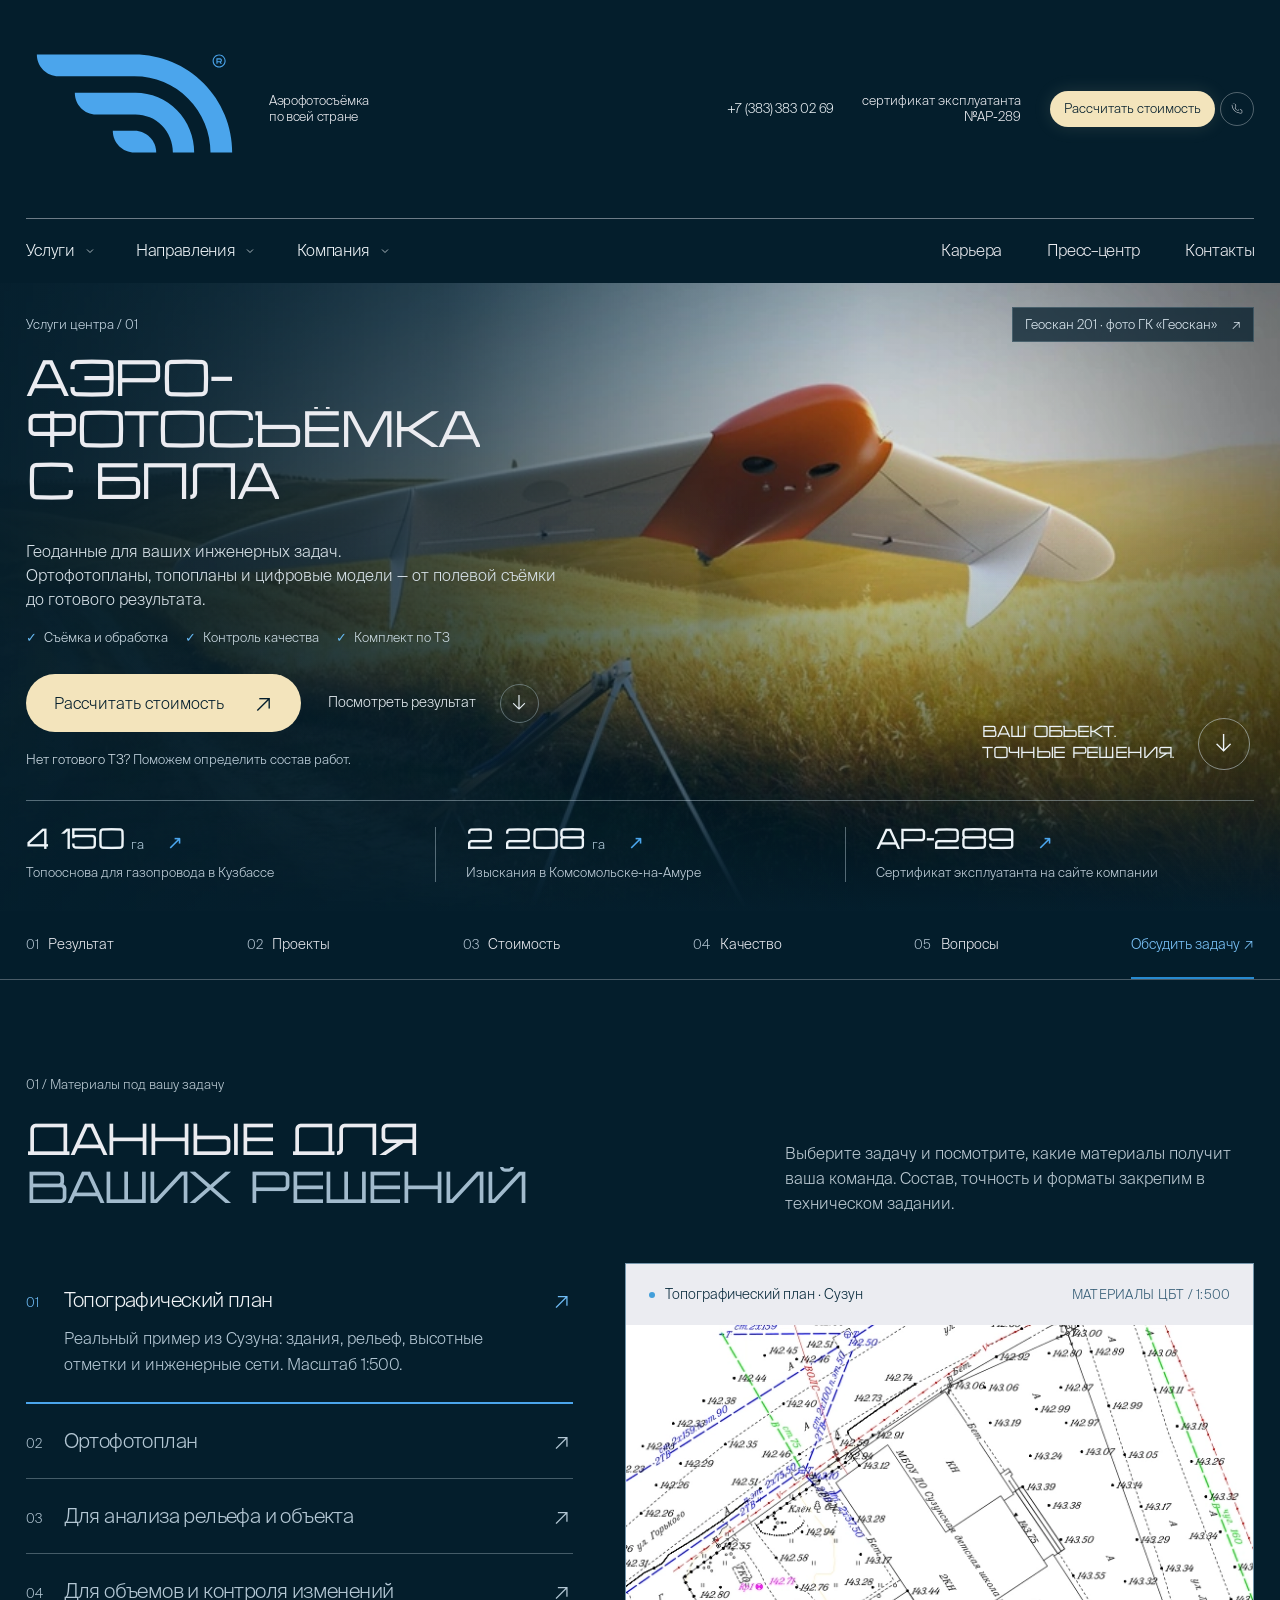
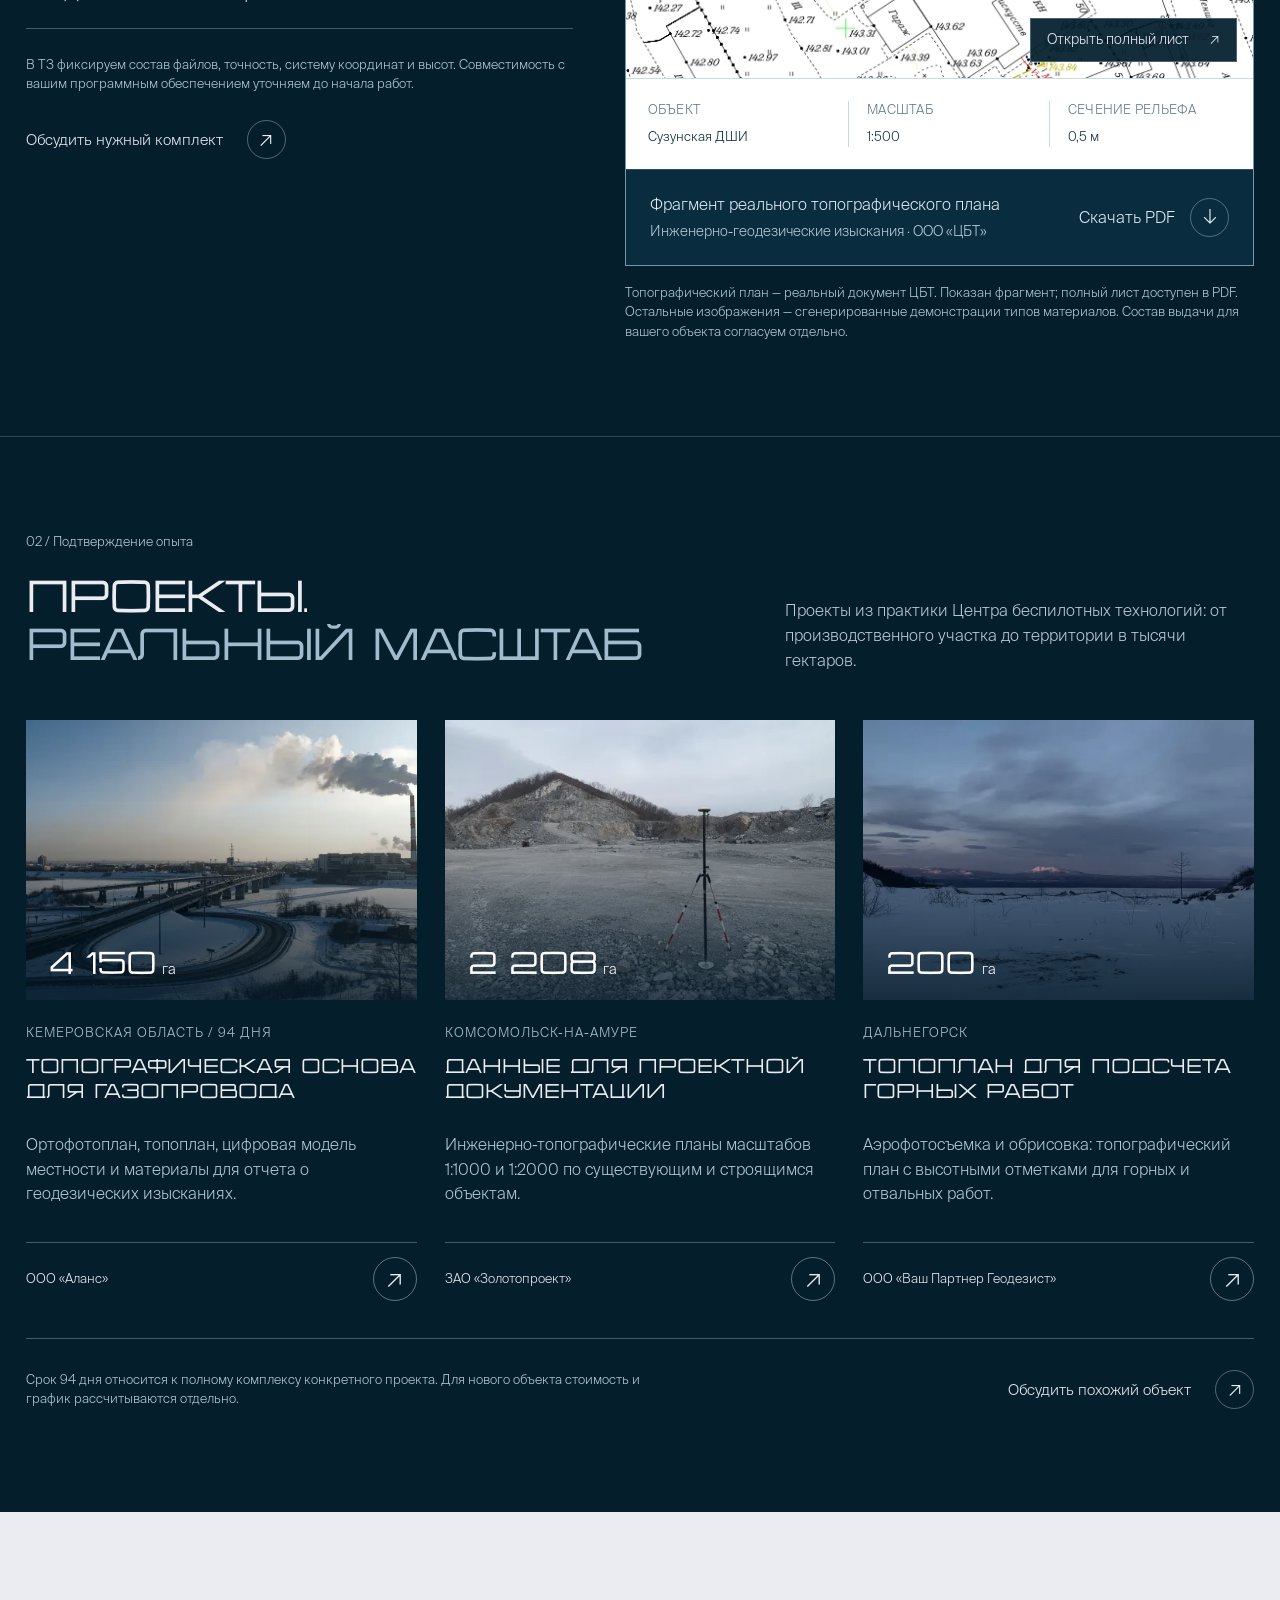
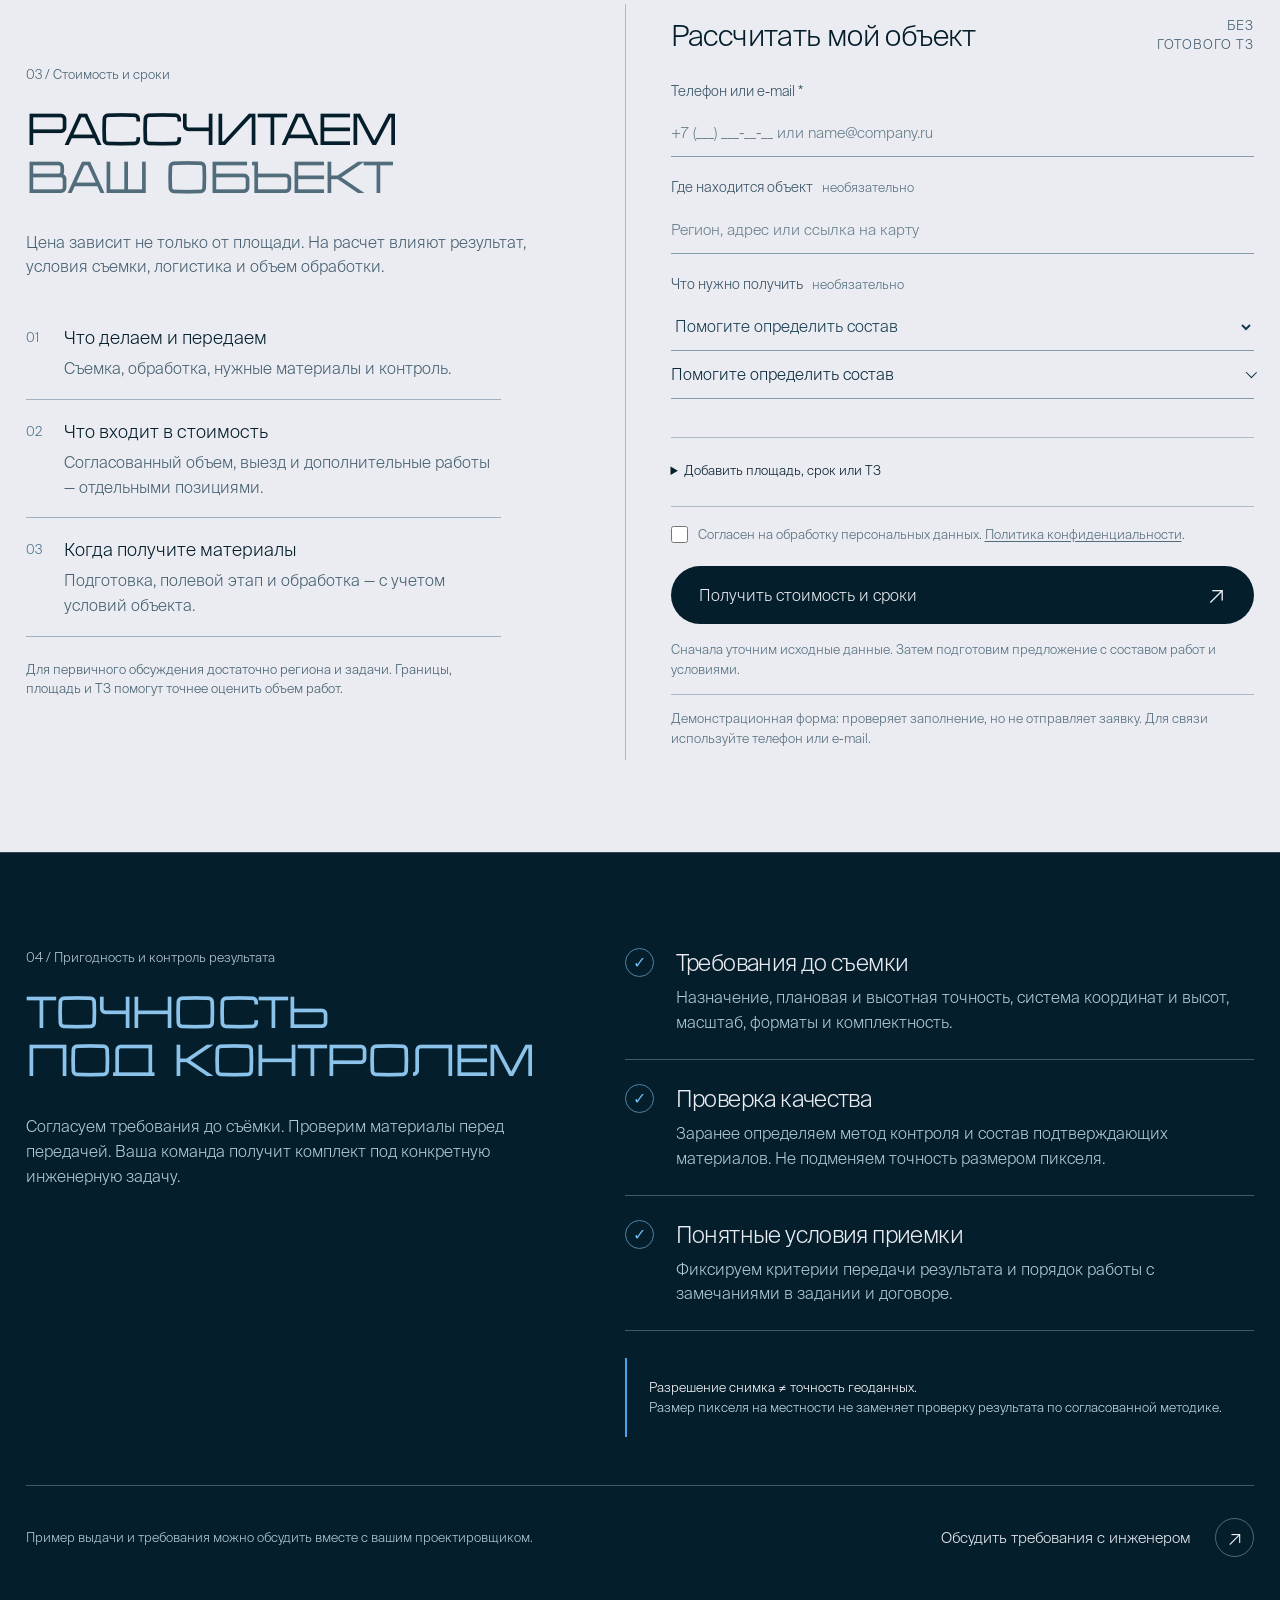
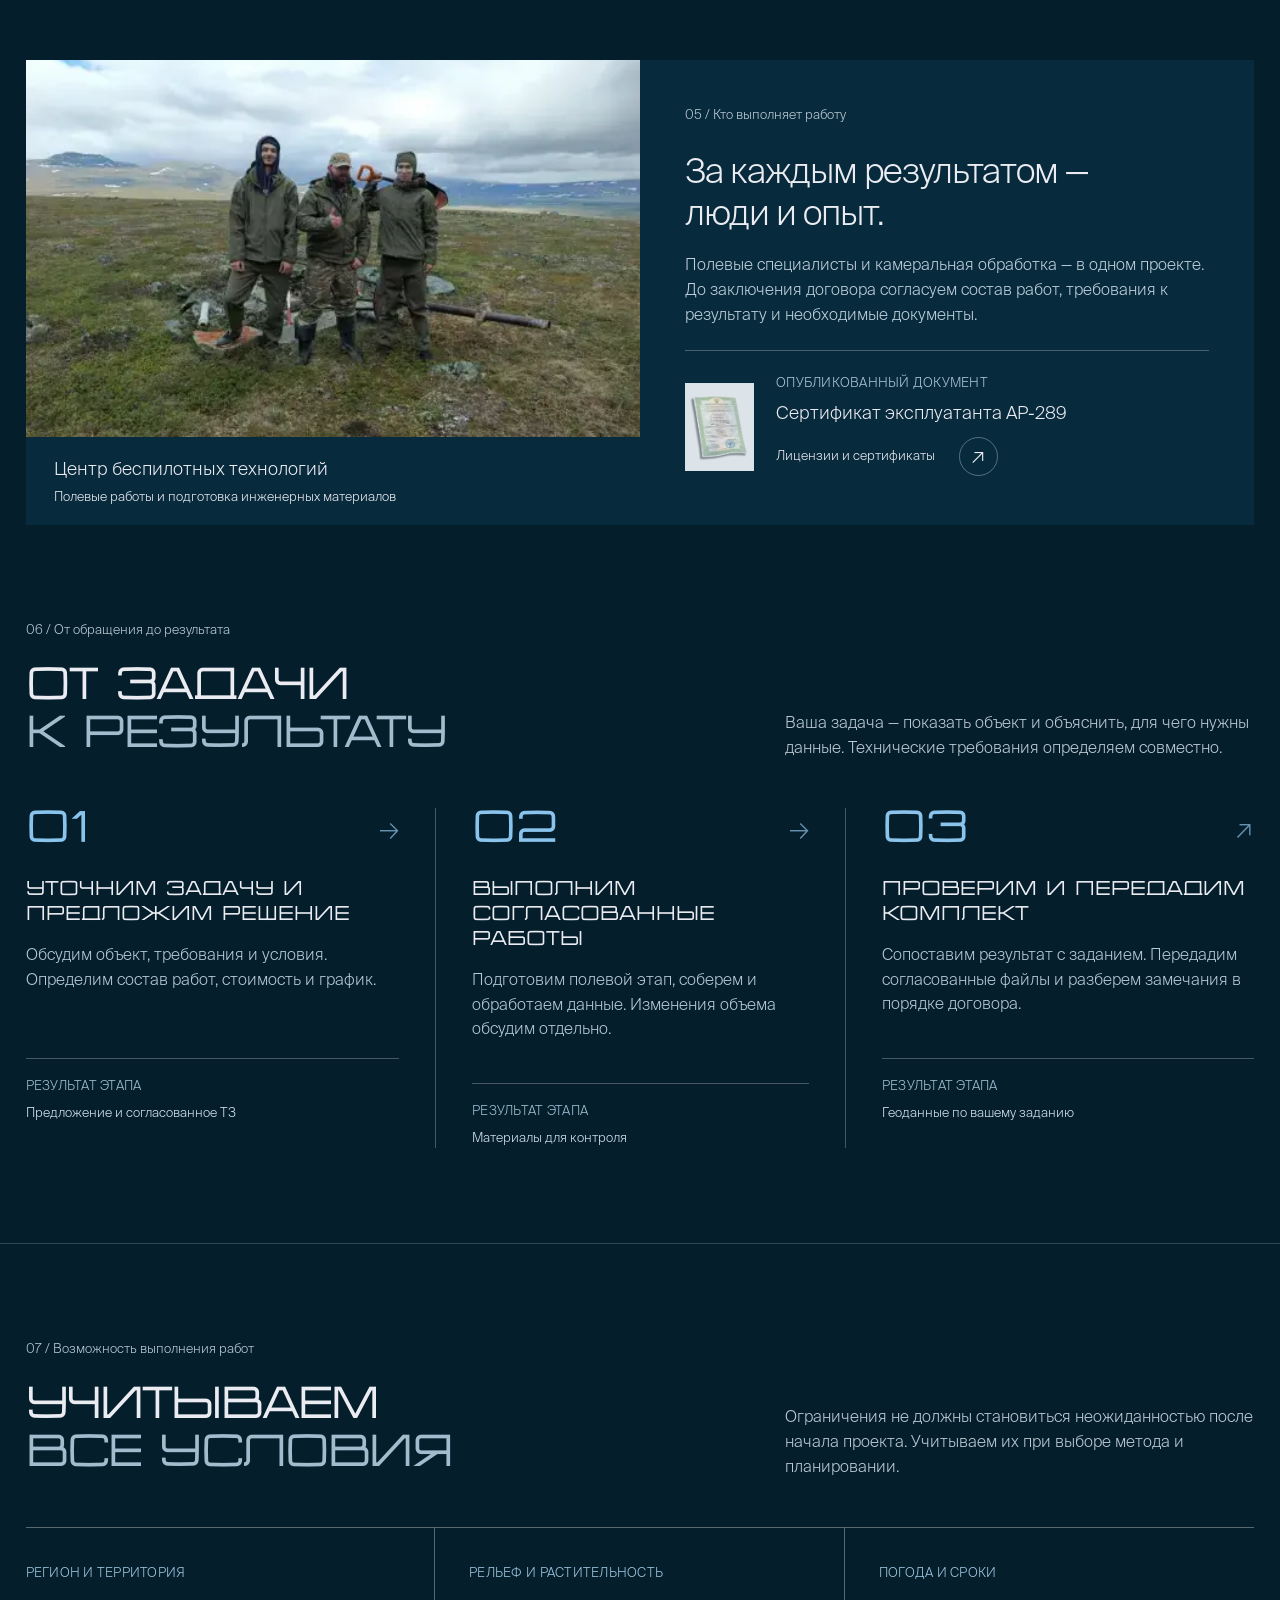
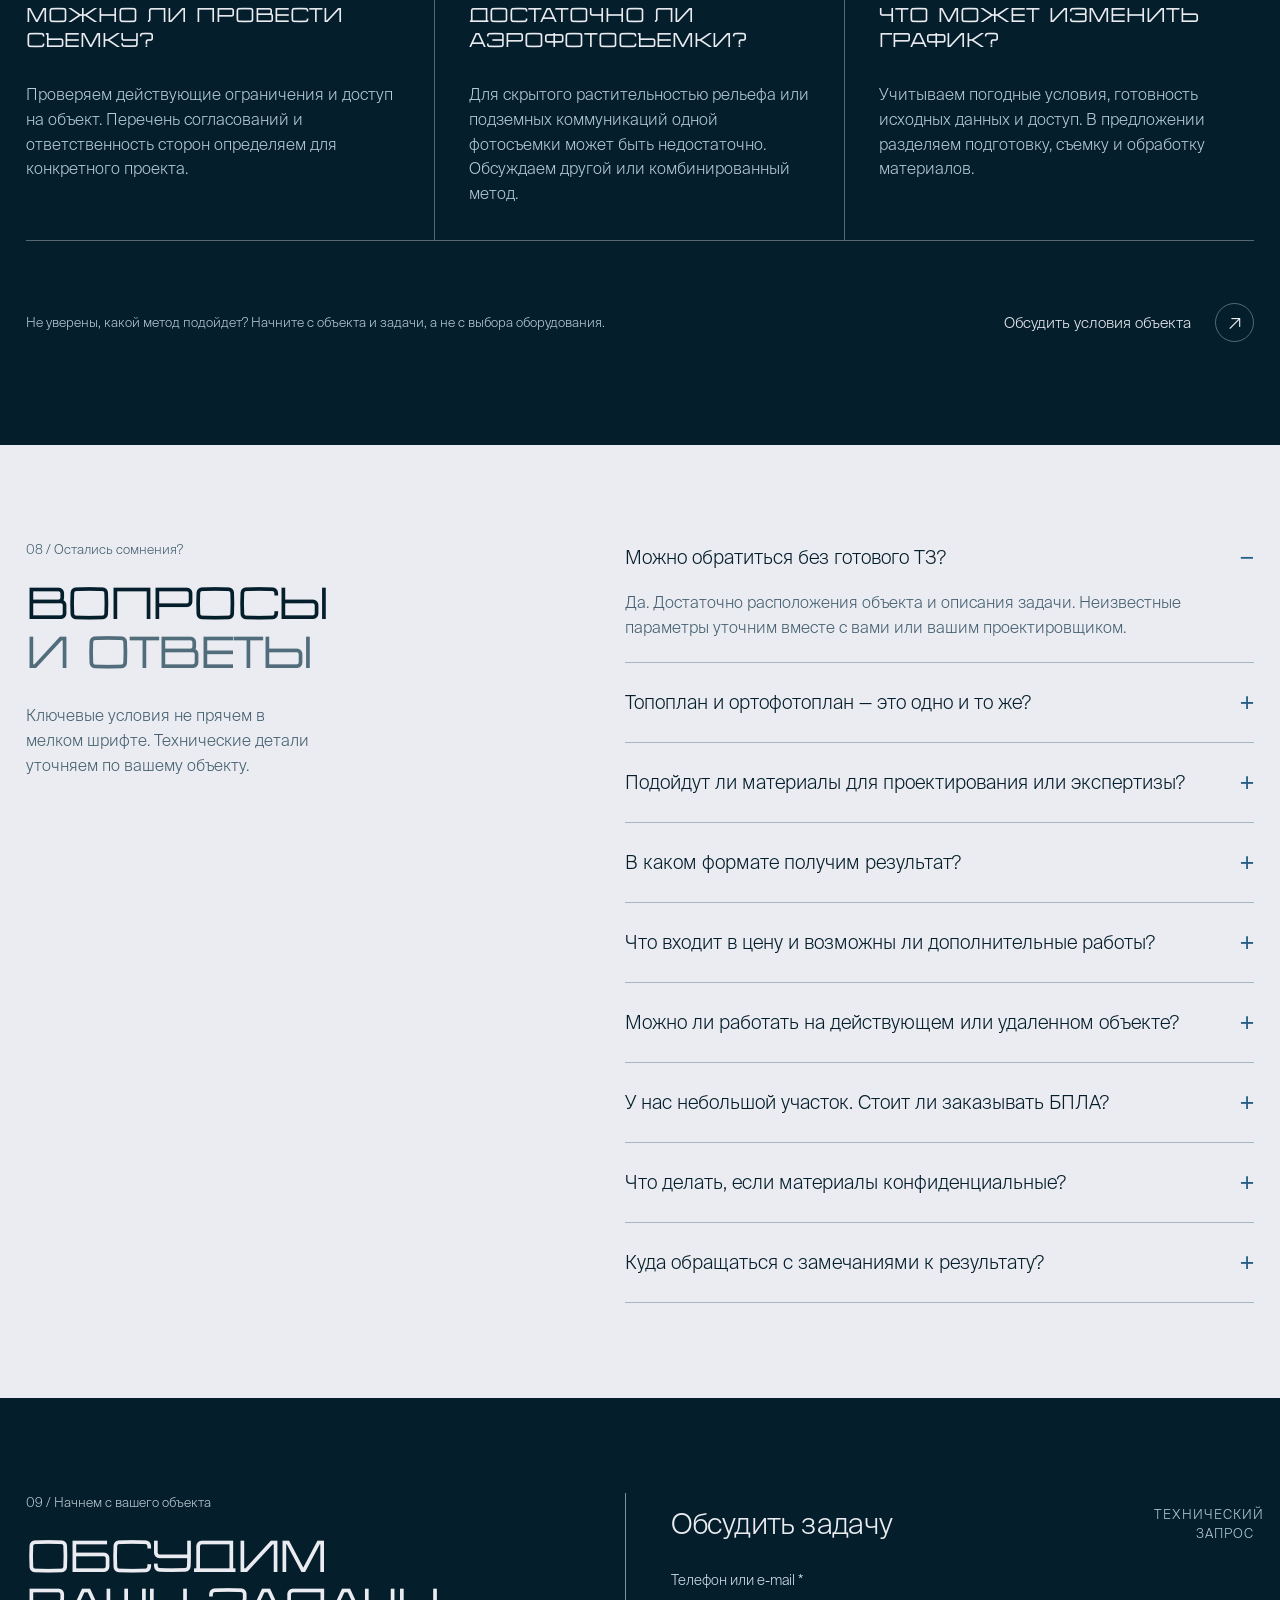
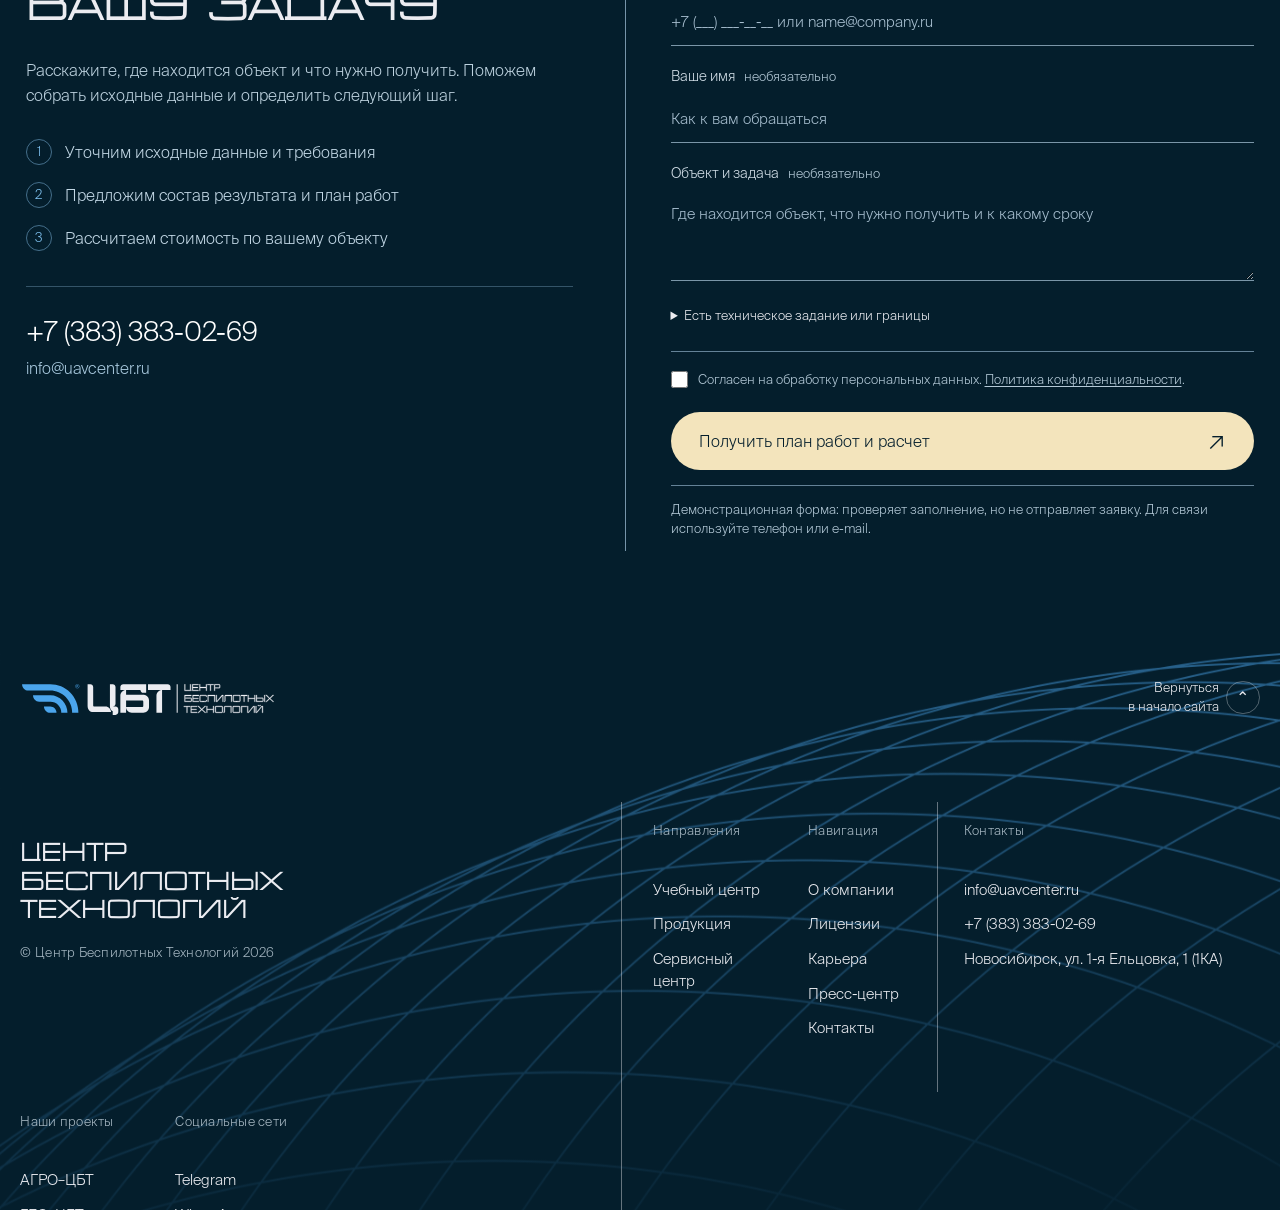
==== commit f54a3084: "Add client topographic plan and real Geoscan 201 photograph" ====
--- a/index.html
+++ b/index.html
@@ -5,8 +5,8 @@
 <meta charset="utf-8"/><meta content="width=device-width,initial-scale=1" name="viewport"/>
 <title>Аэрофотосъёмка с БПЛА для бизнеса — Центр беспилотных технологий</title>
 <meta content="Аэрофотосъёмка для проектирования, строительства и горных работ. Ортофотопланы, топопланы и цифровые модели. Рассчитайте стоимость и сроки для вашего объекта." name="description"/>
-<meta content="noindex,nofollow" name="robots"/><link href="styles.css" rel="stylesheet"/><link href="assets/favicon.svg" rel="icon" type="image/svg+xml"/><link as="font" crossorigin="" href="assets/SuisseIntl.woff2" rel="preload" type="font/woff2"/><meta content="Аэрофотосъёмка с БПЛА — UAV Center" property="og:title"/><meta content="От полевого сбора до готовых геоданных. Страница услуги Центра беспилотных технологий." property="og:description"/><meta content="website" property="og:type"/><meta content="#041e2c" name="theme-color"/><script defer="" src="app.js"></script><meta content="https://moriarty32.github.io/uavcenter-uslugi/assets/preview.jpg?v=5" property="og:image"/><meta content="1440" property="og:image:width"/><meta content="1000" property="og:image:height"/><meta content="UAV Center — аэрофотосъёмка с БПЛА под вашу задачу" property="og:image:alt"/><meta content="https://moriarty32.github.io/uavcenter-uslugi/" property="og:url"/><meta content="ru_RU" property="og:locale"/><meta content="summary_large_image" name="twitter:card"/><link href="brand.css?v=2" rel="stylesheet"/><script defer="" src="brand-motion.js?v=5"></script><link href="original-chrome.css?v=3" rel="stylesheet"/><script defer="" src="original-chrome.js?v=4"></script><link href="refinement.css?v=4" rel="stylesheet"/><script defer="" src="estimate.js?v=6"></script><link href="responsive-v5.css?v=5" rel="stylesheet"/>
-<link href="responsive-v6.css?v=6" rel="stylesheet"/><link href="results-v7.css?v=7" rel="stylesheet"/><script defer="" src="responsive-v5.js?v=5"></script></head>
+<meta content="noindex,nofollow" name="robots"/><link href="styles.css" rel="stylesheet"/><link href="assets/favicon.svg" rel="icon" type="image/svg+xml"/><link as="font" crossorigin="" href="assets/SuisseIntl.woff2" rel="preload" type="font/woff2"/><meta content="Аэрофотосъёмка с БПЛА — UAV Center" property="og:title"/><meta content="От полевого сбора до готовых геоданных. Страница услуги Центра беспилотных технологий." property="og:description"/><meta content="website" property="og:type"/><meta content="#041e2c" name="theme-color"/><script defer="" src="app.js?v=8"></script><meta content="https://moriarty32.github.io/uavcenter-uslugi/assets/preview.jpg?v=8" property="og:image"/><meta content="1440" property="og:image:width"/><meta content="1000" property="og:image:height"/><meta content="UAV Center — аэрофотосъёмка с БПЛА под вашу задачу" property="og:image:alt"/><meta content="https://moriarty32.github.io/uavcenter-uslugi/" property="og:url"/><meta content="ru_RU" property="og:locale"/><meta content="summary_large_image" name="twitter:card"/><link href="brand.css?v=2" rel="stylesheet"/><script defer="" src="brand-motion.js?v=5"></script><link href="original-chrome.css?v=3" rel="stylesheet"/><script defer="" src="original-chrome.js?v=4"></script><link href="refinement.css?v=4" rel="stylesheet"/><script defer="" src="estimate.js?v=6"></script><link href="responsive-v5.css?v=5" rel="stylesheet"/>
+<link href="responsive-v6.css?v=6" rel="stylesheet"/><link href="results-v7.css?v=7" rel="stylesheet"/><link href="client-v8.css?v=8" rel="stylesheet"/><script defer="" src="responsive-v5.js?v=5"></script></head>
 <body class="brand-aligned">
 <noscript><style>.lead-form{display:none}.nojs-note{padding:20px;background:#e4f1fb;color:#092a3c;text-align:center}</style><p class="nojs-note">Для обсуждения объекта позвоните <a href="tel:+73833830269">+7 (383) 383-02-69</a> или напишите <a href="mailto:info@uavcenter.ru">info@uavcenter.ru</a>. Интерактивные элементы доступны при включённом JavaScript.</p></noscript><a class="skip" href="#main">Перейти к содержанию</a>
 <header class="header" id="top"><div class="container header-inner">
@@ -15,7 +15,7 @@
 <div class="header-contact"><a class="phone" href="tel:+73833830269">+7 (383) 383 02 69</a><a class="header-certificate" href="https://uavcenter.ru/sertyfikat-ekspluatanta/">сертификат эксплуатанта<br/>№АР-289</a><a aria-controls="estimate-dialog" aria-haspopup="dialog" class="btn header-estimate" data-estimate-open="" href="#price"><span class="roll-label"><span class="roll-primary">Рассчитать стоимость</span><span aria-hidden="true" class="roll-secondary">Рассчитать стоимость</span></span></a><a aria-label="Позвонить в Центр" class="header-call" href="tel:+73833830269"><img alt="" height="38" src="assets/phone-original.svg" width="38"/></a></div>
 <button aria-controls="main-nav" aria-expanded="false" aria-label="Открыть меню" class="mobile-menu" type="button"><span></span><span></span></button>
 </div><nav aria-label="Основная навигация" class="main-nav" id="main-nav"><details class="nav-group"><summary><span class="roll-label"><span class="roll-primary">Услуги</span><span aria-hidden="true" class="roll-secondary">Услуги</span></span><svg aria-hidden="true" viewbox="0 0 12 12"><path d="m3 4.5 3 3 3-3"></path></svg></summary><div class="nav-dropdown mega-panel mega-panel-0"><div class="mega-links"><a class="mega-link" href="#results"><span aria-hidden="true" class="mega-number">/ 01</span><span class="mega-name">Геодезическая<br/>аэрофотосъёмка</span><span aria-hidden="true" class="mega-arrow">↗</span></a><a class="mega-link" href="https://uavcenter.ru/vozdushnoe-lazernoe-skanirovanie/"><span aria-hidden="true" class="mega-number">/ 02</span><span class="mega-name">Воздушно–лазерное<br/>сканирование</span><span aria-hidden="true" class="mega-arrow">↗</span></a><a class="mega-link" href="https://uavcenter.ru/vektorizaciya/"><span aria-hidden="true" class="mega-number">/ 03</span><span class="mega-name">Векторизация<br/>топосъёмки</span><span aria-hidden="true" class="mega-arrow">↗</span></a><a class="mega-link" href="https://uavcenter.ru/aerofotosemka-dlya-selskogo-hozyajstva/"><span aria-hidden="true" class="mega-number">/ 04</span><span class="mega-name">Аэрофотосъёмка для<br/>сельского хозяйства</span><span aria-hidden="true" class="mega-arrow">↗</span></a><a class="mega-link" href="https://uavcenter.ru/obrabotka-agrodronami/"><span aria-hidden="true" class="mega-number">/ 05</span><span class="mega-name">Внесение средств<br/>защиты растений</span><span aria-hidden="true" class="mega-arrow">↗</span></a><a class="mega-link" href="https://uavcenter.ru/markshejderskaya-semka/"><span aria-hidden="true" class="mega-number">/ 06</span><span class="mega-name">Подсчёт объёмов<br/>складских запасов</span><span aria-hidden="true" class="mega-arrow">↗</span></a><a class="mega-link" href="https://uavcenter.ru/semka-s-drona/"><span aria-hidden="true" class="mega-number">/ 07</span><span class="mega-name">Художественная<br/>аэрофотосъёмка</span><span aria-hidden="true" class="mega-arrow">↗</span></a><a class="mega-link" href="https://uavcenter.ru/sertyfikat-ekspluatanta/"><span aria-hidden="true" class="mega-number">/ 08</span><span class="mega-name">Сертификат<br/>эксплуатанта</span><span aria-hidden="true" class="mega-arrow">↗</span></a></div><div class="mega-bottom"><span>Центр беспилотных технологий</span><a aria-controls="estimate-dialog" aria-haspopup="dialog" data-estimate-open="" href="#price">Рассчитать стоимость <span aria-hidden="true">↗</span></a></div></div></details><details class="nav-group"><summary><span class="roll-label"><span class="roll-primary">Направления</span><span aria-hidden="true" class="roll-secondary">Направления</span></span><svg aria-hidden="true" viewbox="0 0 12 12"><path d="m3 4.5 3 3 3-3"></path></svg></summary><div class="nav-dropdown mega-panel mega-panel-1"><div class="mega-links"><a class="mega-link" href="https://uavcenter.ru/uchebnyj-centr-bpla/"><span aria-hidden="true" class="mega-number">/ 01</span><span class="mega-name">Учебный центр</span><span aria-hidden="true" class="mega-arrow">↗</span></a><a class="mega-link" href="https://uavcenter.ru/remont-kvadrokopterov-bpla/"><span aria-hidden="true" class="mega-number">/ 02</span><span class="mega-name">Сервисный центр</span><span aria-hidden="true" class="mega-arrow">↗</span></a><a class="mega-link" href="https://uavcenter.ru/promyshlennye-drony-bpla/"><span aria-hidden="true" class="mega-number">/ 03</span><span class="mega-name">Продукция</span><span aria-hidden="true" class="mega-arrow">↗</span></a></div><div class="mega-courses"><p>Обучение пилотированию</p><a href="https://uavcenter.ru/uchebnyj-centr-bpla/kursy-kvadrokoptera/">Базовая подготовка <span>↗</span></a><a href="https://uavcenter.ru/uchebnyj-centr-bpla/operator-bpla/">Оператор БПЛА <span>↗</span></a><a href="https://uavcenter.ru/uchebnyj-centr-bpla/geodeziya/">Геодезия и 3D-моделирование <span>↗</span></a></div><div class="mega-bottom"><span>Центр беспилотных технологий</span><a aria-controls="estimate-dialog" aria-haspopup="dialog" data-estimate-open="" href="#price">Рассчитать стоимость <span aria-hidden="true">↗</span></a></div></div></details><details class="nav-group"><summary><span class="roll-label"><span class="roll-primary">Компания</span><span aria-hidden="true" class="roll-secondary">Компания</span></span><svg aria-hidden="true" viewbox="0 0 12 12"><path d="m3 4.5 3 3 3-3"></path></svg></summary><div class="nav-dropdown mega-panel mega-panel-2"><div class="mega-links"><a class="mega-link" href="https://uavcenter.ru/about/"><span aria-hidden="true" class="mega-number">/ 01</span><span class="mega-name">О компании</span><span aria-hidden="true" class="mega-arrow">↗</span></a><a class="mega-link" href="https://uavcenter.ru/documents/#lic"><span aria-hidden="true" class="mega-number">/ 02</span><span class="mega-name">Лицензии</span><span aria-hidden="true" class="mega-arrow">↗</span></a><a class="mega-link" href="https://uavcenter.ru/documents/#ser"><span aria-hidden="true" class="mega-number">/ 03</span><span class="mega-name">Сертификаты</span><span aria-hidden="true" class="mega-arrow">↗</span></a></div><div class="mega-bottom"><span>Центр беспилотных технологий</span><a aria-controls="estimate-dialog" aria-haspopup="dialog" data-estimate-open="" href="#price">Рассчитать стоимость <span aria-hidden="true">↗</span></a></div></div></details><div class="nav-right"><a href="https://uavcenter.ru/career/"><span class="roll-label"><span class="roll-primary">Карьера</span><span aria-hidden="true" class="roll-secondary">Карьера</span></span></a><a href="https://uavcenter.ru/news/"><span class="roll-label"><span class="roll-primary">Пресс–центр</span><span aria-hidden="true" class="roll-secondary">Пресс–центр</span></span></a><a href="https://uavcenter.ru/contacts/"><span class="roll-label"><span class="roll-primary">Контакты</span><span aria-hidden="true" class="roll-secondary">Контакты</span></span></a></div></nav></header>
-<main id="main"><section class="hero"><div aria-hidden="true" class="hero-photo"><picture><source media="(max-width:760px)" srcset="assets/hero-mobile-v4.webp"/><img alt="" fetchpriority="high" height="768" sizes="100vw" src="assets/hero-wide-v4-2048.webp" srcset="assets/hero-wide-v4-1024.webp 1024w, assets/hero-wide-v4-1440.webp 1440w, assets/hero-wide-v4-2048.webp 2048w" width="2048"/></picture></div>
+<main id="main"><section class="hero"><div aria-hidden="true" class="hero-photo"><picture><img alt="" decoding="async" fetchpriority="high" height="600" sizes="100vw" src="assets/hero-geoscan201-v8-1920.webp" srcset="assets/hero-geoscan201-v8-1024.webp 1024w, assets/hero-geoscan201-v8-1440.webp 1440w, assets/hero-geoscan201-v8-1920.webp 1920w" width="1920"/></picture></div>
 <div class="container">
 <div class="hero-main">
 <div class="hero-copy"><div class="eyebrow">Услуги центра / 01</div>
@@ -26,20 +26,20 @@
 </div>
 <div class="hero-aside"><svg aria-hidden="true" class="brand-target" fill="none" viewbox="0 0 100 100"><g stroke="#ebecf1" stroke-width="1.3"><path d="M13 35V13H35M65 13H87V35M87 65V87H65M35 87H13V65"></path><path d="M30 42L22 50L30 58M70 42L78 50L70 58"></path></g><g stroke="#4ba5ec" stroke-width="1.6"><path d="M42 30L50 22L58 30M42 70L50 78L58 70"></path><path d="M42 50H58M50 42V58"></path></g></svg><div class="hero-aside-copy">Ваш объект.<br/>Точные решения.</div><p>Проектирование · строительство<br/>горные работы</p><a aria-label="Перейти к результатам" class="scene-next" href="#results">↓</a></div>
 </div>
-<div class="hero-stats"><a class="hero-stat" href="#projects"><strong>4 150 <span>га</span><small>↗</small></strong><span>Топооснова для газопровода в Кузбассе</span></a><a class="hero-stat" href="#projects"><strong>2 208 <span>га</span><small>↗</small></strong><span>Изыскания в Комсомольске-на-Амуре</span></a><a class="hero-stat" href="#team"><strong class="stat-document">АР-289<small>↗</small></strong><span>Сертификат эксплуатанта на сайте компании</span></a></div>
-</div></section><nav aria-label="Разделы страницы" class="page-nav"><div class="container"><a href="#results"><span>01</span> Результат</a><a href="#projects"><span>02</span> Проекты</a><a href="#price"><span>03</span> Стоимость</a><a href="#quality"><span>04</span> Качество</a><a href="#faq"><span>05</span> Вопросы</a><a class="jump" href="#brief">Обсудить задачу ↗</a></div></nav><section class="deliverables" id="results"><div class="container">
+<figure class="hero-aircraft-mobile"><picture><source sizes="calc(100vw - 38px)" srcset="assets/geoscan201-mobile-v8-640.webp 640w, assets/geoscan201-mobile-v8-1010.webp 1010w" type="image/webp"/><img alt="Реальный БПЛА самолётного типа Геоскан 201 — фотография производителя" decoding="async" height="470" src="assets/geoscan201-mobile-v8-1010.webp" width="1010"/></picture><figcaption><span>Геоскан 201 / БПЛА самолётного типа</span><a href="https://www.geoscan.ru/ru/products/geoscan201" rel="noopener" target="_blank">Фото производителя ↗</a></figcaption></figure><div class="hero-stats"><a class="hero-stat" href="#projects"><strong>4 150 <span>га</span><small>↗</small></strong><span>Топооснова для газопровода в Кузбассе</span></a><a class="hero-stat" href="#projects"><strong>2 208 <span>га</span><small>↗</small></strong><span>Изыскания в Комсомольске-на-Амуре</span></a><a class="hero-stat" href="#team"><strong class="stat-document">АР-289<small>↗</small></strong><span>Сертификат эксплуатанта на сайте компании</span></a></div>
+<a class="hero-photo-credit" href="https://www.geoscan.ru/ru/products/geoscan201" rel="noopener" target="_blank">Геоскан 201 · фото ГК «Геоскан» <span aria-hidden="true">↗</span></a></div></section><nav aria-label="Разделы страницы" class="page-nav"><div class="container"><a href="#results"><span>01</span> Результат</a><a href="#projects"><span>02</span> Проекты</a><a href="#price"><span>03</span> Стоимость</a><a href="#quality"><span>04</span> Качество</a><a href="#faq"><span>05</span> Вопросы</a><a class="jump" href="#brief">Обсудить задачу ↗</a></div></nav><section class="deliverables" id="results"><div class="container">
 <div class="section-head"><div><div class="eyebrow">01 / Материалы под вашу задачу</div><h2>Данные для<br/><span class="soft">ваших решений</span></h2></div><p>Выберите задачу и посмотрите, какие материалы получит ваша команда. Состав, точность и форматы закрепим в техническом задании.</p></div>
 <div class="result-grid">
-<div class="result-options"><div aria-label="Варианты выдаваемых материалов" aria-orientation="vertical" class="result-tabs" role="tablist">
-<button aria-controls="panel-plan" aria-selected="true" class="result-tab" data-panel="plan" id="tab-plan" role="tab"><span class="tab-number">01</span><span><h3>Для проектирования</h3><p>Ортофотоплан и топоплан: фотооснова территории и векторные материалы для вашей проектной команды.</p></span><span class="tab-arrow">↗</span></button>
-<button aria-controls="panel-model" aria-selected="false" class="result-tab" data-panel="model" id="tab-model" role="tab" tabindex="-1"><span class="tab-number">02</span><span><h3>Для анализа рельефа и объекта</h3><p>Цифровые модели и облако точек: пространственные данные в составе, который нужен для вашей задачи.</p></span><span class="tab-arrow">↗</span></button>
-<button aria-controls="panel-volume" aria-selected="false" class="result-tab" data-panel="volume" id="tab-volume" role="tab" tabindex="-1"><span class="tab-number">03</span><span><h3>Для объемов и контроля изменений</h3><p>Модели поверхностей, расчетные и сравнительные материалы. Исходные данные и методику согласуем отдельно.</p></span><span class="tab-arrow">↗</span></button>
+<div class="result-options"><div aria-label="Варианты выдаваемых материалов" aria-orientation="vertical" class="result-tabs" role="tablist"><button aria-controls="panel-topoplan" aria-selected="true" class="result-tab" data-panel="topoplan" id="tab-topoplan" role="tab"><span class="tab-number">01</span><span><h3>Топографический план</h3><p>Реальный пример из Сузуна: здания, рельеф, высотные отметки и инженерные сети. Масштаб 1:500.</p></span><span aria-hidden="true" class="tab-arrow">↗</span></button>
+<button aria-controls="panel-plan" aria-selected="false" class="result-tab" data-panel="plan" id="tab-plan" role="tab" tabindex="-1"><span class="tab-number">02</span><span><h3>Ортофотоплан</h3><p>Геопривязанная фотооснова территории для проектирования и сопоставления с другими геоданными.</p></span><span class="tab-arrow">↗</span></button>
+<button aria-controls="panel-model" aria-selected="false" class="result-tab" data-panel="model" id="tab-model" role="tab" tabindex="-1"><span class="tab-number">03</span><span><h3>Для анализа рельефа и объекта</h3><p>Цифровые модели и облако точек: пространственные данные в составе, который нужен для вашей задачи.</p></span><span class="tab-arrow">↗</span></button>
+<button aria-controls="panel-volume" aria-selected="false" class="result-tab" data-panel="volume" id="tab-volume" role="tab" tabindex="-1"><span class="tab-number">04</span><span><h3>Для объемов и контроля изменений</h3><p>Модели поверхностей, расчетные и сравнительные материалы. Исходные данные и методику согласуем отдельно.</p></span><span class="tab-arrow">↗</span></button>
 </div><p class="results-note">В ТЗ фиксируем состав файлов, точность, систему координат и высот. Совместимость с вашим программным обеспечением уточняем до начала работ.</p><a class="text-link" href="#brief"><span class="roll-label"><span class="roll-primary">Обсудить нужный комплект</span><span aria-hidden="true" class="roll-secondary">Обсудить нужный комплект</span></span><span>↗</span></a></div>
 <div>
-<div aria-labelledby="tab-plan" class="result-panel" id="panel-plan" role="tabpanel" tabindex="0"><div class="result-window"><div class="result-window-top"><span class="window-title"><i></i> Ортофотоплан и топографические слои</span><span class="window-type">ДЕМОНСТРАЦИОННАЯ ВИЗУАЛИЗАЦИЯ</span></div><div class="result-image"><picture><source sizes="(max-width:760px) calc(100vw - 38px), (max-width:1100px) 96vw, 50vw" srcset="assets/result-plan-v7-640.webp 640w, assets/result-plan-v7-960.webp 960w, assets/result-plan-v7-1280.webp 1280w, assets/result-plan-v7-1600.webp 1600w" type="image/webp"/><img alt="Демонстрационный ортофотоплан промышленной территории с геодезическими контурами и границами" decoding="async" height="900" loading="lazy" src="assets/result-plan-v7-1600.webp" width="1600"/></picture></div><div class="result-bottom"><div><small>Состав</small><p>По техническому заданию</p></div><div><small>Привязка</small><p>Согласованная система</p></div><div><small>Передача</small><p>Файлы + описание выдачи</p></div></div></div></div>
+<div aria-labelledby="tab-topoplan" class="result-panel" id="panel-topoplan" role="tabpanel" tabindex="0"><div class="result-window result-window-topoplan"><div class="result-window-top"><span class="window-title"><i></i> Топографический план · Сузун</span><span class="window-type">МАТЕРИАЛЫ ЦБТ / 1:500</span></div><a aria-label="Открыть полный топографический план Сузуна, PDF, масштаб 1:500" class="result-image topoplan-open" href="assets/documents/suzun-topographic-plan.pdf" rel="noopener" target="_blank"><picture><source sizes="(max-width:1100px) 96vw, 50vw" srcset="assets/result-topoplan-v8-640.webp 640w, assets/result-topoplan-v8-960.webp 960w, assets/result-topoplan-v8-1280.webp 1280w, assets/result-topoplan-v8-1600.webp 1600w, assets/result-topoplan-v8-2240.webp 2240w" type="image/webp"/><img alt="Фрагмент топографического плана Сузунской школы искусств: здания, инженерные сети и высотные отметки, масштаб 1:500" decoding="async" height="900" loading="lazy" src="assets/result-topoplan-v8-1600.webp" width="1600"/></picture><span class="plan-open-label">Открыть полный лист <span aria-hidden="true">↗</span></span></a><div class="result-bottom"><div><small>Объект</small><p>Сузунская ДШИ</p></div><div><small>Масштаб</small><p>1:500</p></div><div><small>Сечение рельефа</small><p>0,5 м</p></div></div><div class="plan-document"><div><p>Фрагмент реального топографического плана</p><span>Инженерно-геодезические изыскания · ООО «ЦБТ»</span></div><a class="text-link" download="Сузун — топографический план 1-500.pdf" href="assets/documents/suzun-topographic-plan.pdf">Скачать PDF <span aria-hidden="true">↓</span></a></div></div></div><div aria-labelledby="tab-plan" class="result-panel" hidden="" id="panel-plan" role="tabpanel" tabindex="0"><div class="result-window"><div class="result-window-top"><span class="window-title"><i></i> Ортофотоплан территории</span><span class="window-type">ДЕМОНСТРАЦИОННАЯ ВИЗУАЛИЗАЦИЯ</span></div><div class="result-image"><picture><source sizes="(max-width:760px) calc(100vw - 38px), (max-width:1100px) 96vw, 50vw" srcset="assets/result-plan-v7-640.webp 640w, assets/result-plan-v7-960.webp 960w, assets/result-plan-v7-1280.webp 1280w, assets/result-plan-v7-1600.webp 1600w" type="image/webp"/><img alt="Демонстрационный ортофотоплан промышленной территории с геодезическими контурами и границами" decoding="async" height="900" loading="lazy" src="assets/result-plan-v7-1600.webp" width="1600"/></picture></div><div class="result-bottom"><div><small>Состав</small><p>По техническому заданию</p></div><div><small>Привязка</small><p>Согласованная система</p></div><div><small>Передача</small><p>Файлы + описание выдачи</p></div></div></div></div>
 <div aria-labelledby="tab-model" class="result-panel" hidden="" id="panel-model" role="tabpanel" tabindex="0"><div class="result-window"><div class="result-window-top"><span class="window-title"><i></i> Цифровая модель поверхности</span><span class="window-type">ДЕМОНСТРАЦИОННАЯ ВИЗУАЛИЗАЦИЯ</span></div><div class="result-image"><picture><source sizes="(max-width:760px) calc(100vw - 38px), (max-width:1100px) 96vw, 50vw" srcset="assets/result-model-v7-640.webp 640w, assets/result-model-v7-960.webp 960w, assets/result-model-v7-1280.webp 1280w, assets/result-model-v7-1600.webp 1600w" type="image/webp"/><img alt="Демонстрационная текстурированная модель местности с дорогами, зданиями, рельефом и фрагментом триангуляционной сетки" decoding="async" height="900" loading="lazy" src="assets/result-model-v7-1600.webp" width="1600"/></picture></div><div class="result-bottom"><div><small>Модель</small><p>Рельеф / поверхность</p></div><div><small>Данные</small><p>По задаче и условиям</p></div><div><small>Форматы</small><p>По техническому заданию</p></div></div></div></div>
 <div aria-labelledby="tab-volume" class="result-panel" hidden="" id="panel-volume" role="tabpanel" tabindex="0"><div class="result-window"><div class="result-window-top"><span class="window-title"><i></i> Объемы и изменения</span><span class="window-type">ДЕМОНСТРАЦИОННАЯ ВИЗУАЛИЗАЦИЯ</span></div><div class="result-image"><picture><source sizes="(max-width:760px) calc(100vw - 38px), (max-width:1100px) 96vw, 50vw" srcset="assets/result-volume-v7-640.webp 640w, assets/result-volume-v7-960.webp 960w, assets/result-volume-v7-1280.webp 1280w, assets/result-volume-v7-1600.webp 1600w" type="image/webp"/><img alt="Демонстрационная модель отвала с границей подсчёта, горизонталями и триангуляционной сеткой" decoding="async" height="900" loading="lazy" src="assets/result-volume-v7-1600.webp" width="1600"/></picture></div><div class="result-bottom"><div><small>Основа</small><p>Данные полевой съемки</p></div><div><small>Расчет</small><p>Согласованная методика</p></div><div><small>Результат</small><p>Материалы + отчет</p></div></div></div></div>
-<p class="result-caption">Изображения сгенерированы для демонстрации типов материалов. Образец фактической выдачи под вашу задачу можно запросить у инженера.</p>
+<p class="result-caption">Топографический план — реальный документ ЦБТ. Показан фрагмент; полный лист доступен в PDF. Остальные изображения — сгенерированные демонстрации типов материалов. Состав выдачи для вашего объекта согласуем отдельно.</p>
 </div>
 </div>
 </div></section><section class="section" id="projects"><div class="container">
@@ -52,13 +52,10 @@
 <div class="case-foot"><p>Срок 94 дня относится к полному комплексу конкретного проекта. Для нового объекта стоимость и график рассчитываются отдельно.</p><a class="text-link" href="#price"><span class="roll-label"><span class="roll-primary">Обсудить похожий объект</span><span aria-hidden="true" class="roll-secondary">Обсудить похожий объект</span></span><span>↗</span></a></div>
 </div></section><section class="price" id="price"><div class="container"><div class="price-grid">
 <div><div class="eyebrow">03 / Стоимость и сроки</div><h2>Рассчитаем<br/><span class="soft">ваш объект</span></h2><p class="price-intro">Цена зависит не только от площади. На расчет влияют результат, условия съемки, логистика и объем обработки.</p>
-
-
 <details class="price-explanation" open=""><summary>Что учитываем в стоимости</summary><div class="estimate-lines"><div><span>01</span><p><b>Что делаем и передаем</b>Съемка, обработка, нужные материалы и контроль.</p></div><div><span>02</span><p><b>Что входит в стоимость</b>Согласованный объем, выезд и дополнительные работы — отдельными позициями.</p></div><div><span>03</span><p><b>Когда получите материалы</b>Подготовка, полевой этап и обработка — с учетом условий объекта.</p></div></div><p class="estimate-note">Для первичного обсуждения достаточно региона и задачи. Границы, площадь и ТЗ помогут точнее оценить объем работ.</p></details></div>
 <form aria-label="Расчёт стоимости объекта" class="form-card lead-form" id="estimate-form"><div class="form-title"><h3>Рассчитать мой объект</h3><span>БЕЗ ГОТОВОГО ТЗ</span></div>
 <label class="field">Телефон или e-mail *<input autocomplete="off" maxlength="180" minlength="5" name="contact" placeholder="+7 (___) ___-__-__ или name@company.ru" required=""/></label>
 <details class="extra-fields mobile-project-fields" open=""><summary>Указать объект и нужный результат</summary><label class="field">Где находится объект <span class="optional">необязательно</span><input maxlength="180" name="location" placeholder="Регион, адрес или ссылка на карту"/></label><label class="field">Что нужно получить <span class="optional">необязательно</span><select name="task"><option value="">Помогите определить состав</option><option>Материалы для проектирования</option><option>Модель рельефа или объекта</option><option>Расчет объемов</option><option>Контроль изменений</option></select></label></details>
-
 <details class="extra-fields"><summary>Добавить площадь, срок или ТЗ</summary><label class="field">Краткое описание<textarea maxlength="1500" name="description" placeholder="Примерная площадь, желаемый срок, известные требования"></textarea></label><p class="form-small">Если есть ТЗ или границы объекта, укажите ссылку в описании. Конфиденциальные материалы передавайте после согласования канала связи.</p></details>
 <label class="consent"><input name="consent" required="" type="checkbox"/><span>Согласен на обработку персональных данных. <a href="https://uavcenter.ru/confidencial/" rel="noopener" target="_blank">Политика конфиденциальности</a>.</span></label>
 <button class="btn btn-ink" type="submit"><span class="roll-label"><span class="roll-primary">Получить стоимость и сроки</span><span aria-hidden="true" class="roll-secondary">Получить стоимость и сроки</span></span><span class="arrow">↗</span></button>
--- a/client-v8.css
+++ b/client-v8.css
@@ -0,0 +1,33 @@
+/* Client materials: real Geoscan 201 photograph and the supplied vector plan. */
+.hero-photo img{object-position:82% center}
+.hero-photo:after{background:linear-gradient(90deg,#041e2cf2 0%,#041e2cb5 35%,#041e2c25 68%,#041e2c10),linear-gradient(0deg,#041e2c 0%,#041e2c75 20%,transparent 65%)}
+.hero-photo-credit{position:absolute;right:2vw;top:24px;display:inline-flex;align-items:center;gap:14px;font-size:13px;line-height:1.5;color:#dfebf3;background:#041e2cbf;border:1px solid #bddeef33;padding:7px 12px;z-index:1}
+.hero-photo-credit:hover{color:#9fd8ff}
+.hero-aircraft-mobile{display:none}
+.brand-aligned .result-window-topoplan .result-image{background:#fff;position:relative;display:block;color:#eaf1f7;cursor:zoom-in}
+.brand-aligned .result-window-topoplan .result-image img{object-fit:contain}
+.plan-open-label{position:absolute;bottom:16px;right:16px;display:flex;align-items:center;gap:20px;min-height:44px;padding:10px 16px;font-size:14px;line-height:1.4;background:#041e2cee;border:1px solid #b2d3e755;transition:background .4s}
+.topoplan-open:hover .plan-open-label{background:#164a68}
+.topoplan-open:focus-visible{outline-offset:-4px}
+.plan-document{display:flex;justify-content:space-between;align-items:center;gap:18px 28px;padding:20px 24px;border-top:1px solid #b7cfe833;background:#092c3e;color:#e1edf5}
+.plan-document p{font-size:16px;line-height:1.4;color:#e1edf5}
+.plan-document>div>span{display:block;font-size:14px;line-height:1.4;color:#b6cddc;margin-top:6px}
+.plan-document .text-link{flex-shrink:0;font-size:16px;gap:16px;min-height:44px}
+.brand-aligned .result-window-topoplan .window-type{color:#335b74}
+@media(max-width:1100px){.plan-document{padding:18px 20px}}
+@media(max-width:760px){
+ .brand-aligned .hero-photo{display:none}
+ .brand-aligned .hero{background:linear-gradient(135deg,#0b3042,#041e2c 75%)}
+ .hero-photo-credit{display:none}
+ .hero-aircraft-mobile{display:block;margin:8px 0 26px;border:1px solid #9bbbd744;background:#082836}
+ .hero-aircraft-mobile picture{display:block;aspect-ratio:1010/470;overflow:hidden}
+ .hero-aircraft-mobile img{width:100%;height:100%;object-fit:cover}
+ .hero-aircraft-mobile figcaption{padding:12px 14px;font-size:13px;line-height:1.45;color:#c1d7e6}
+ .hero-aircraft-mobile figcaption>span{display:block}
+ .hero-aircraft-mobile figcaption>a{display:inline-flex;align-items:center;min-height:36px;color:#89c9f6}
+ .plan-document{flex-wrap:wrap;padding:18px 16px;gap:10px}
+ .plan-document p{font-size:16px}
+ .plan-document .text-link{margin-top:2px}
+ .plan-open-label{right:10px;bottom:10px;font-size:14px;padding:10px 12px;gap:14px}
+ .brand-aligned .result-tab h3{font-size:20px}
+}
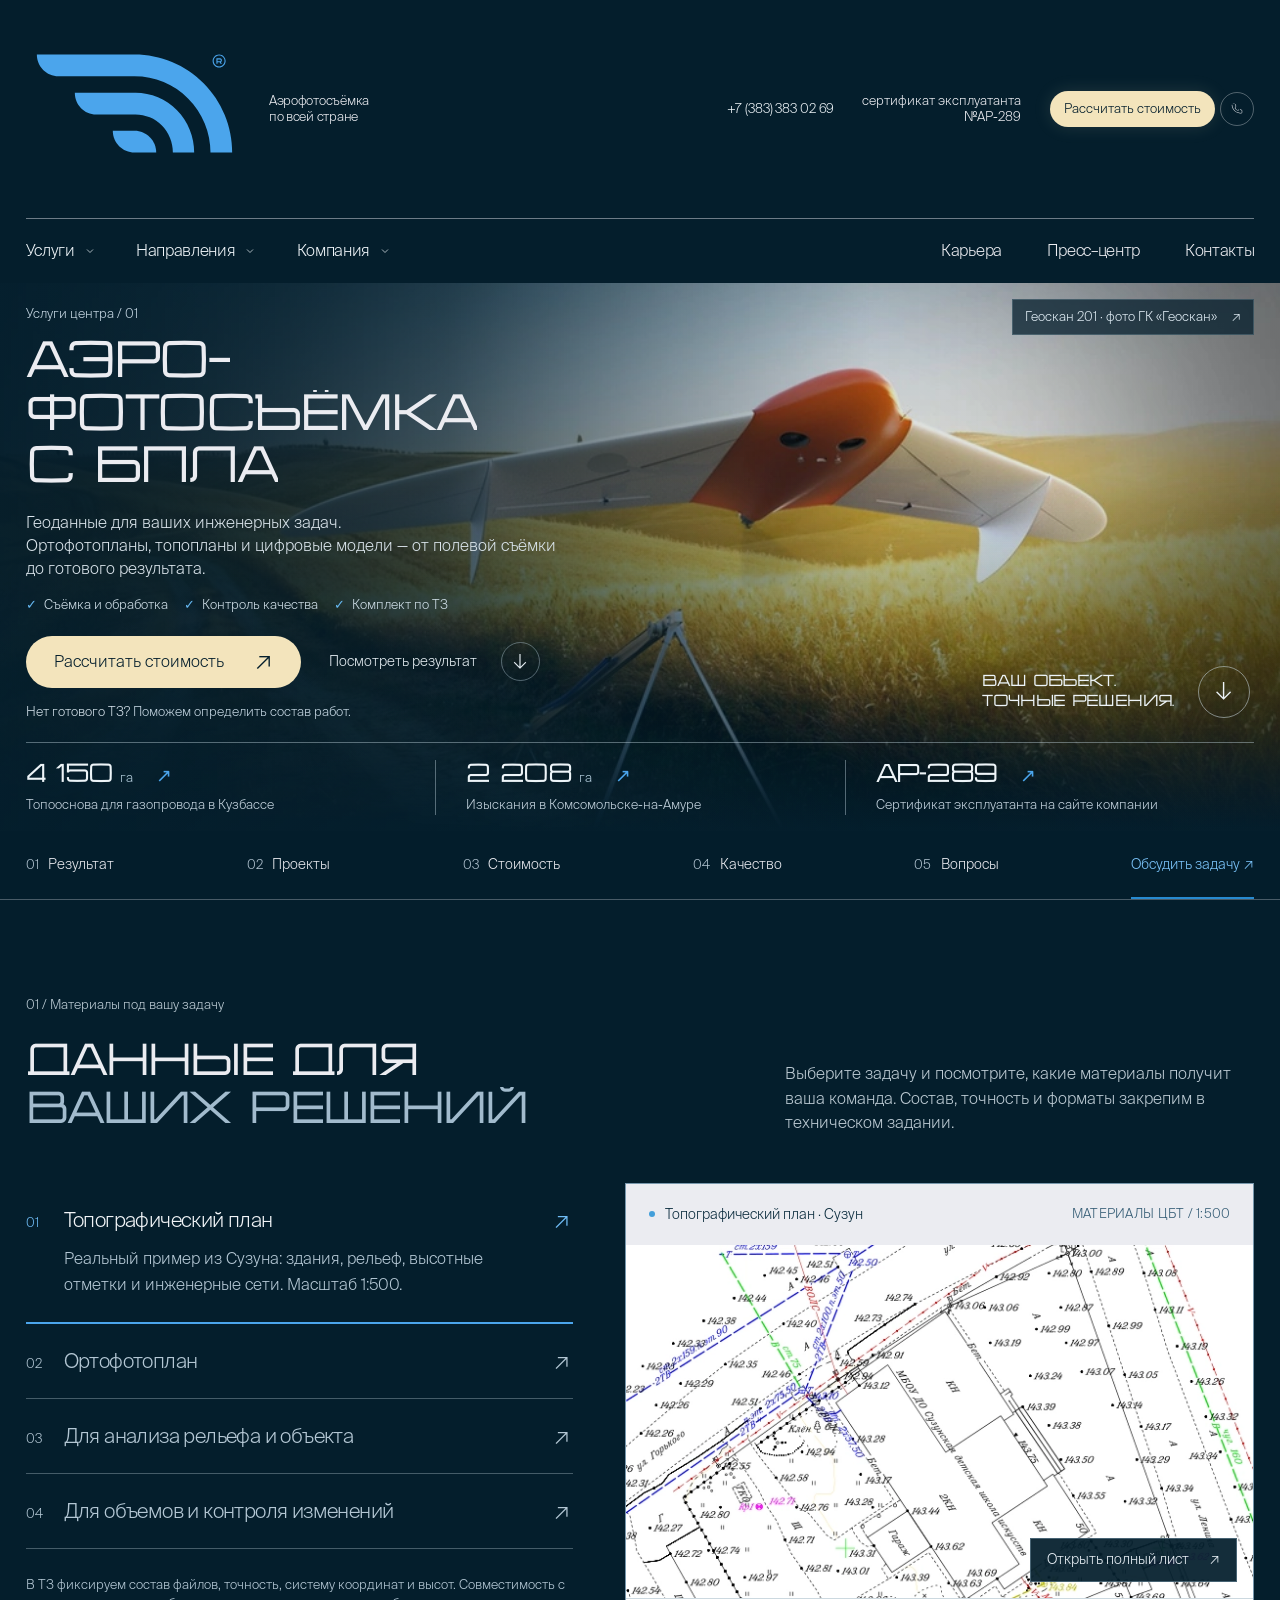
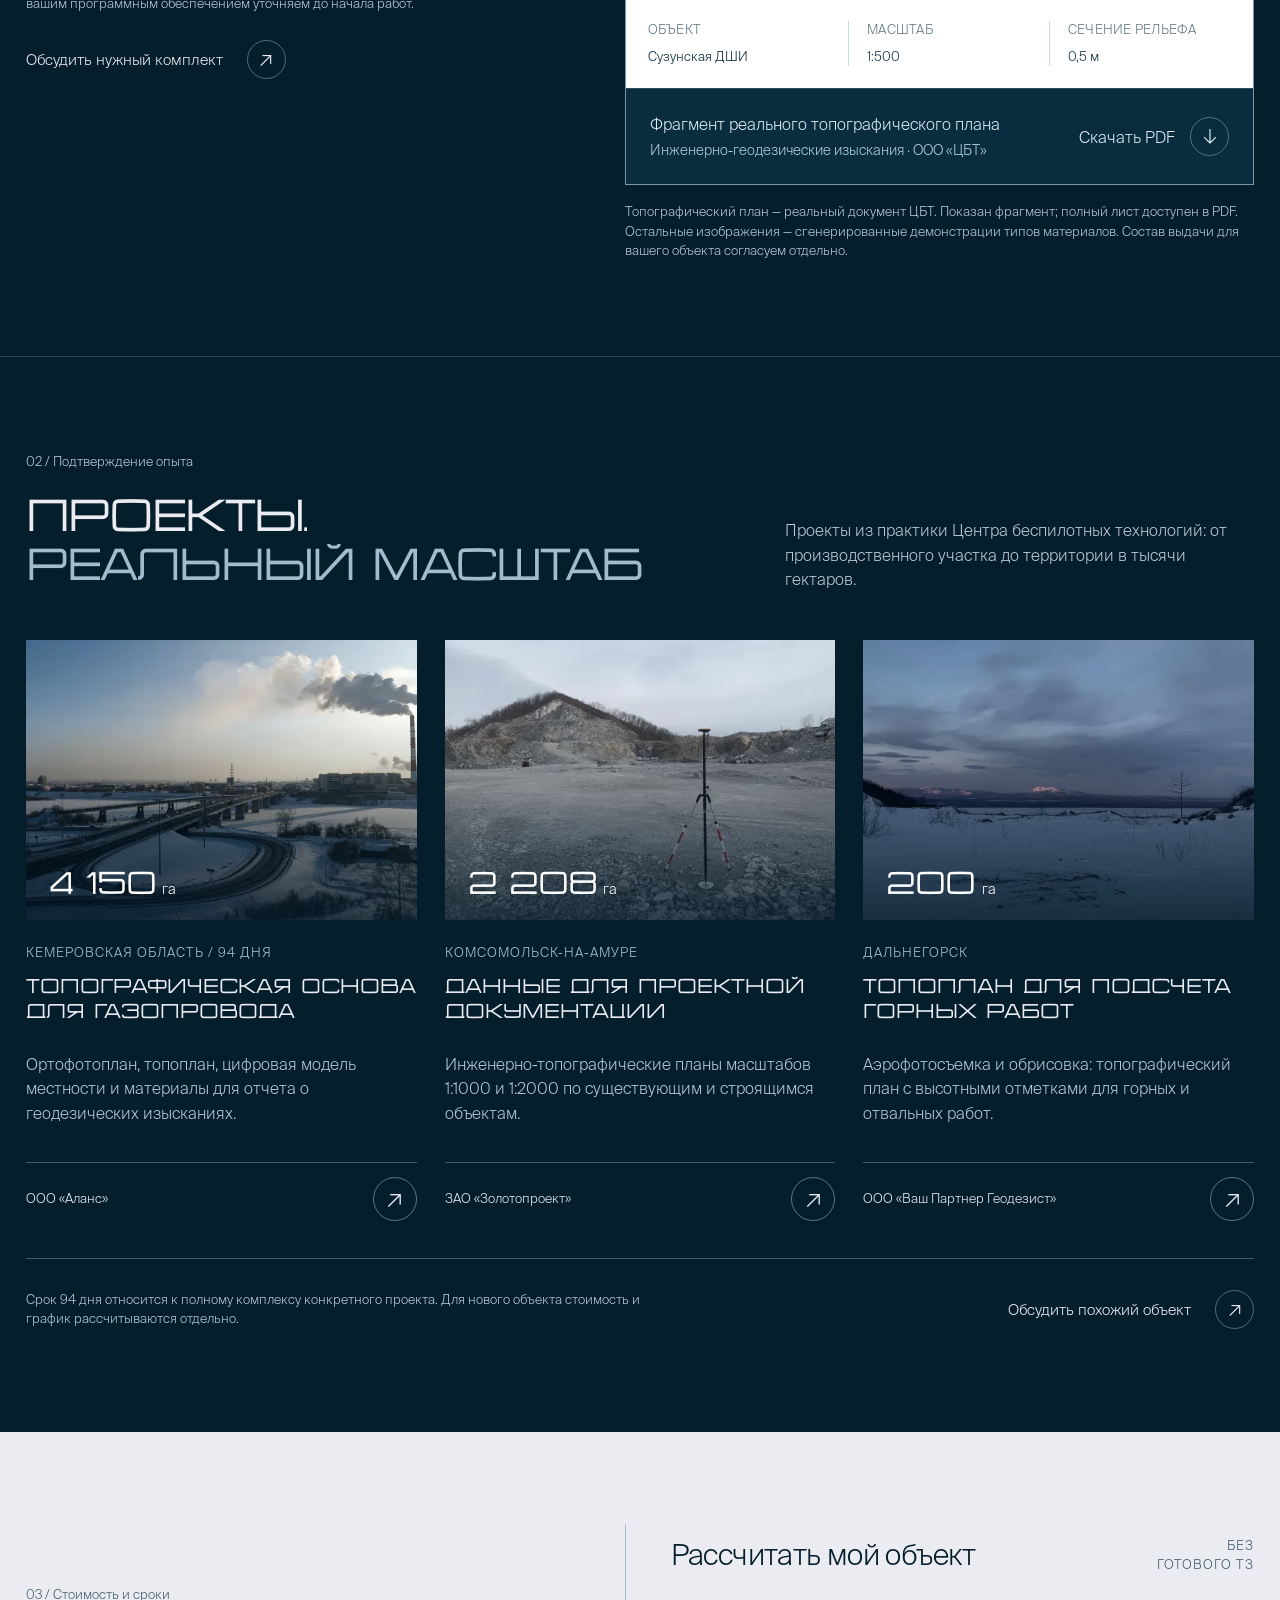
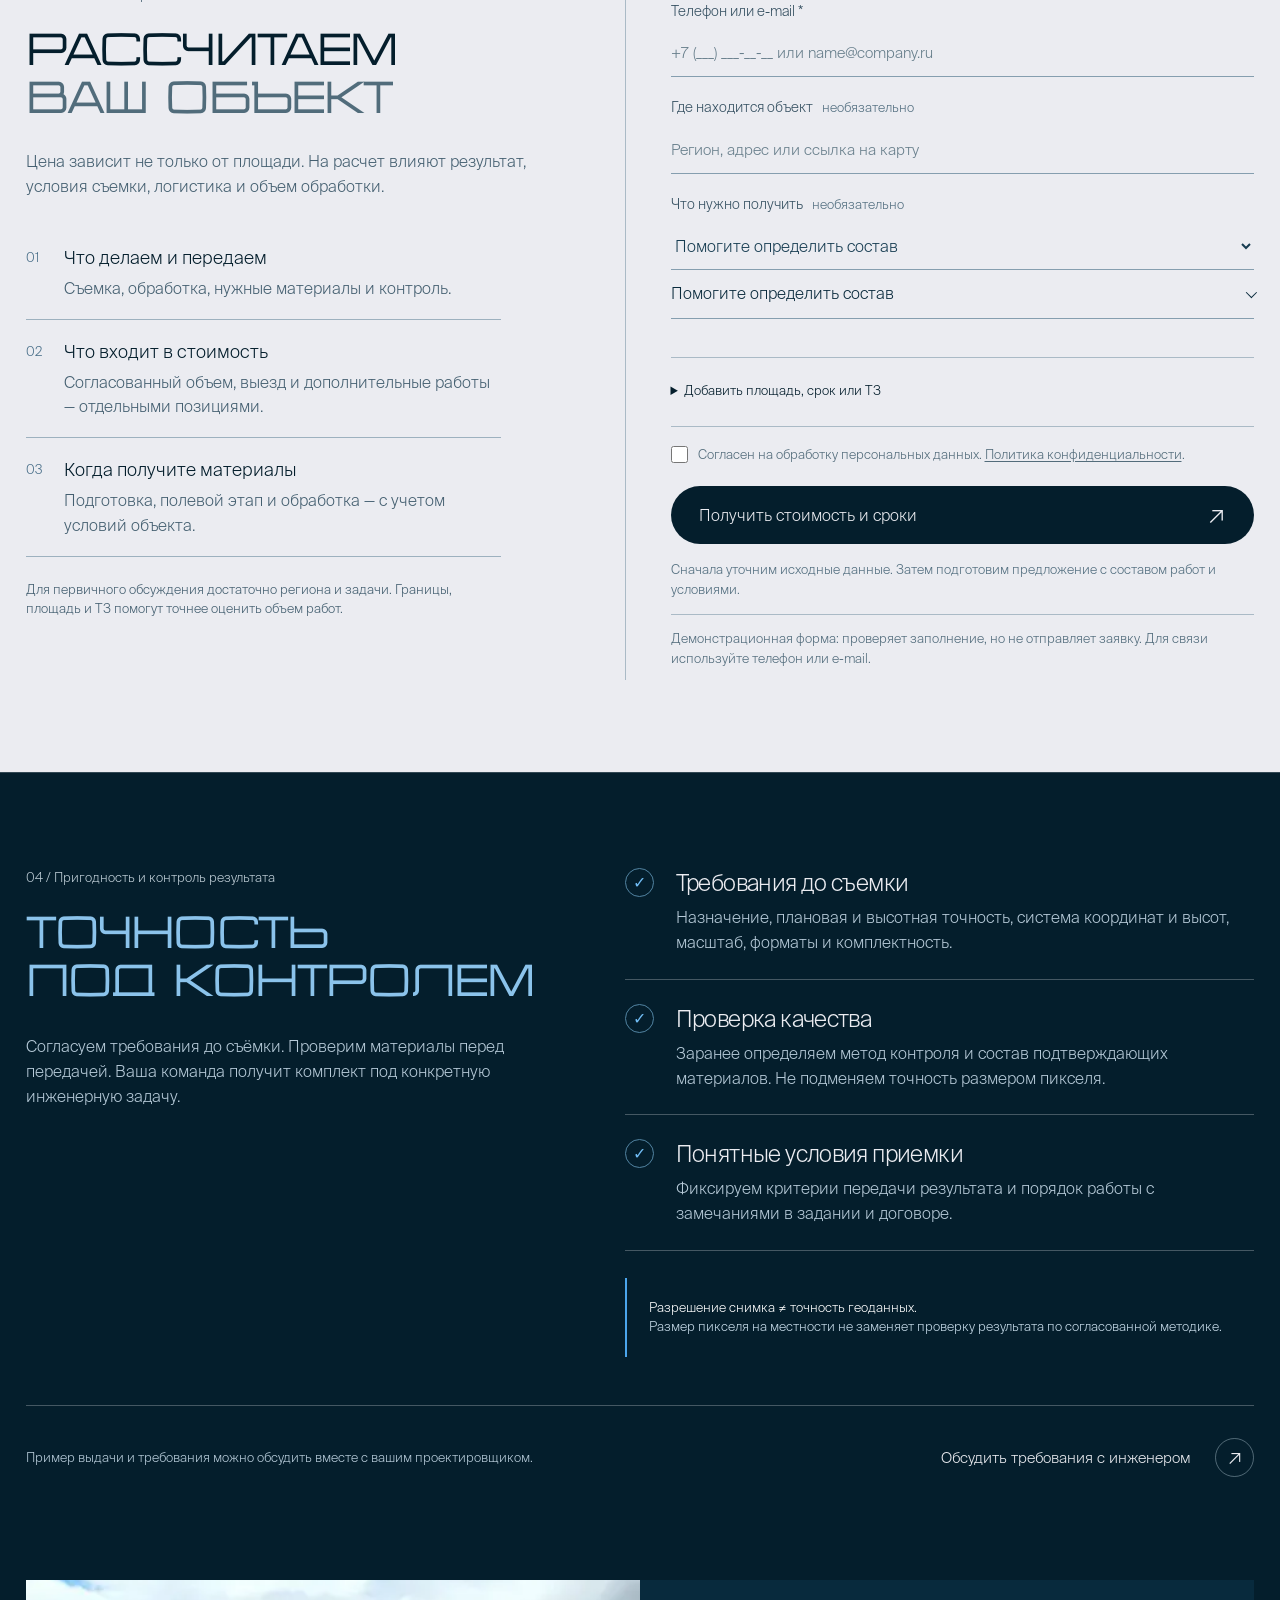
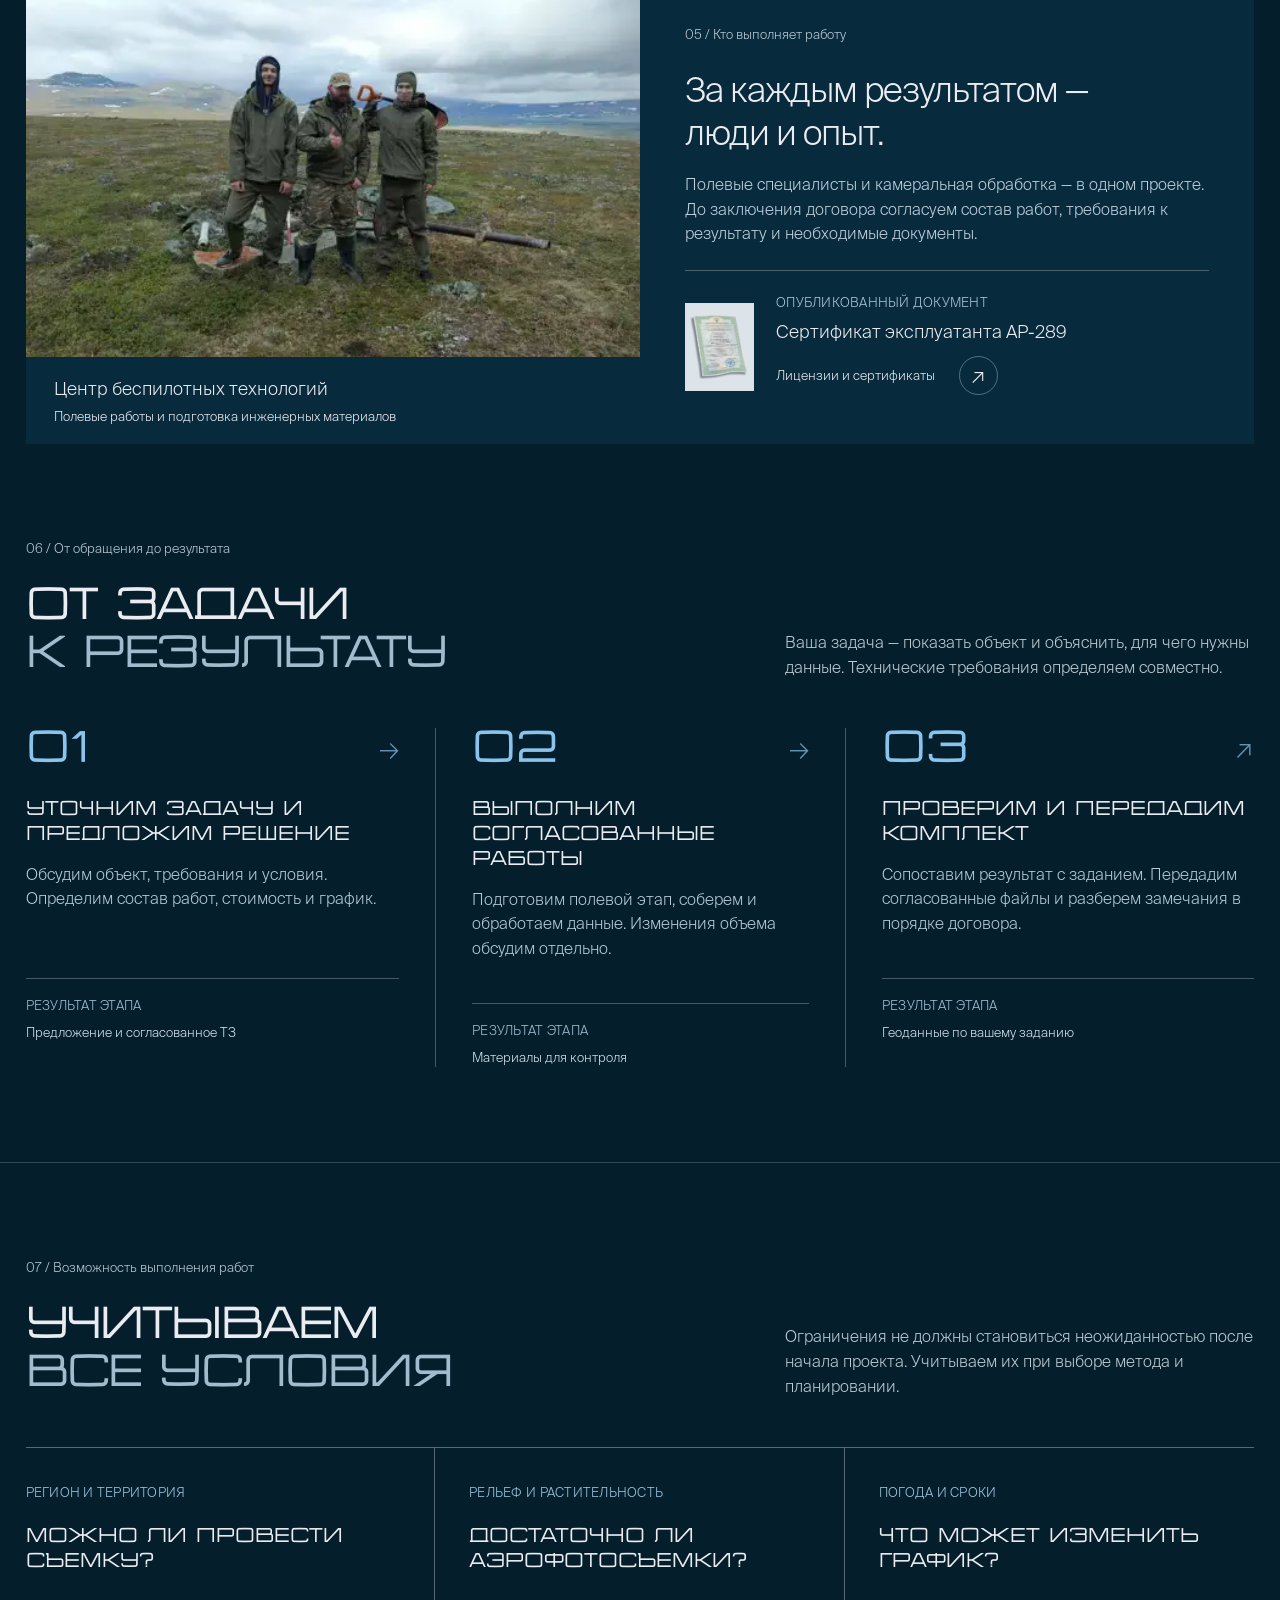
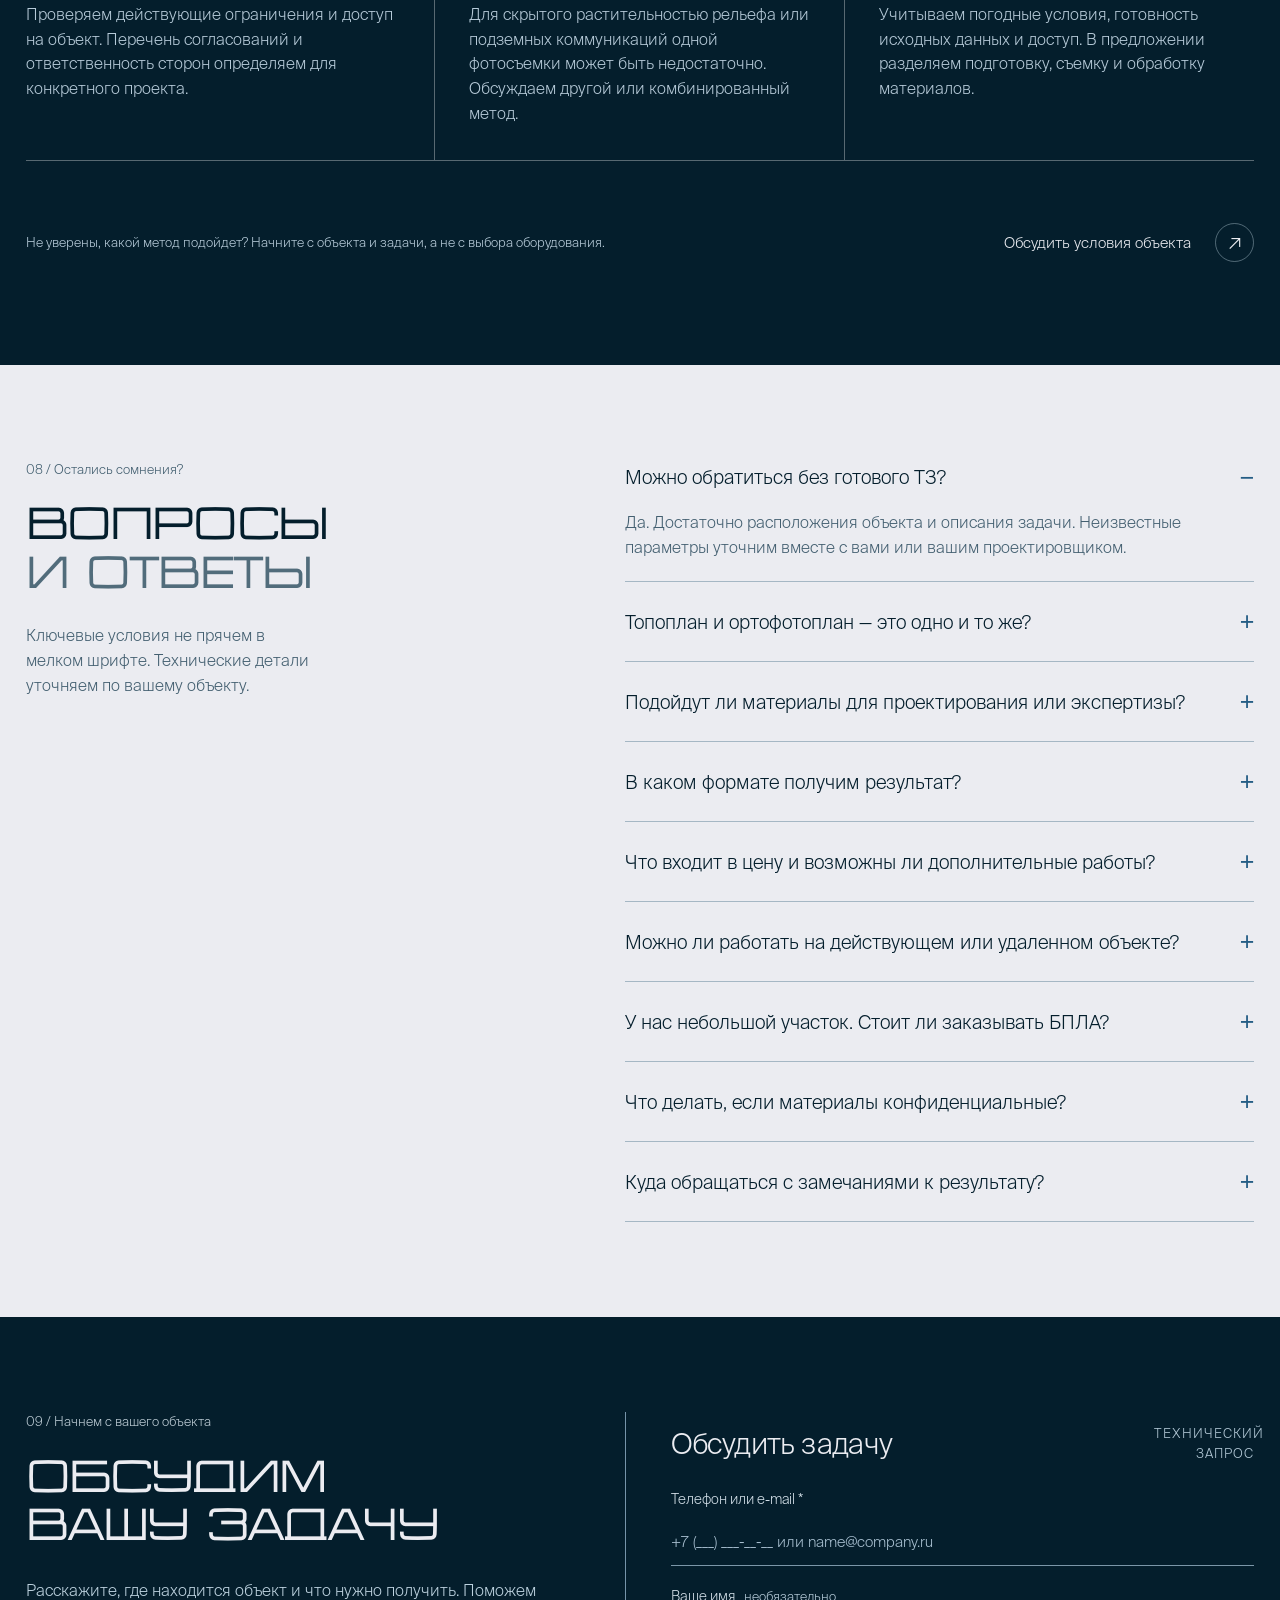
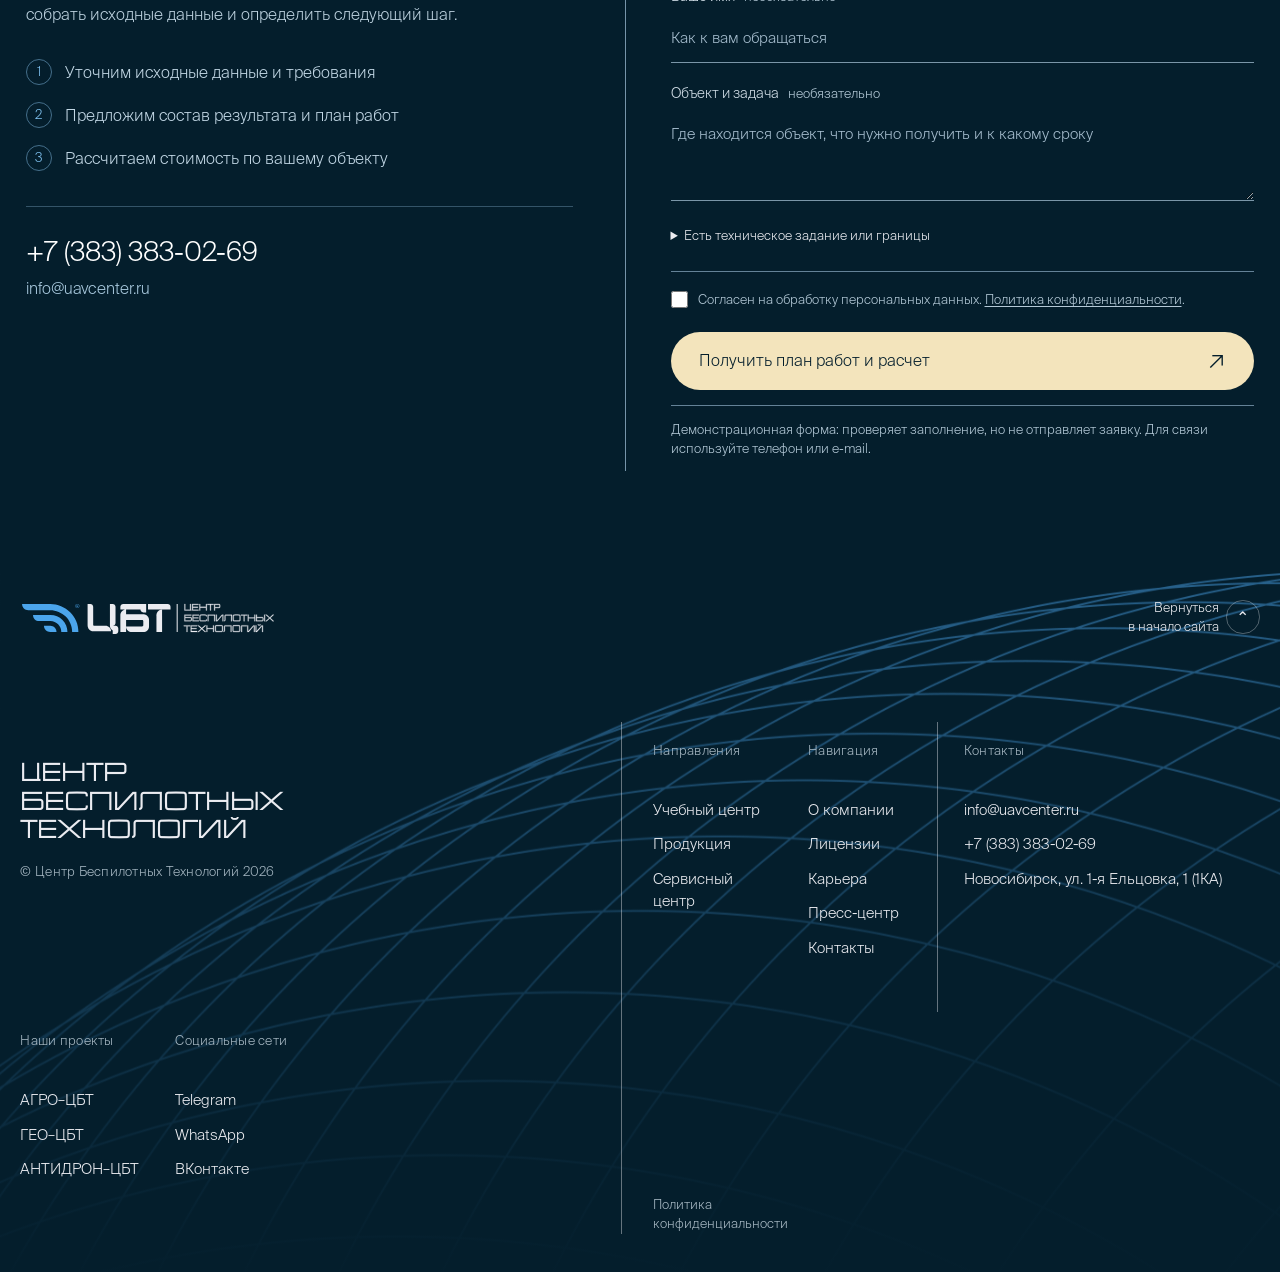
==== commit 9fb23ce0: "Fit service hero to monitor height and aspect ratio" ====
--- a/index.html
+++ b/index.html
@@ -5,8 +5,8 @@
 <meta charset="utf-8"/><meta content="width=device-width,initial-scale=1" name="viewport"/>
 <title>Аэрофотосъёмка с БПЛА для бизнеса — Центр беспилотных технологий</title>
 <meta content="Аэрофотосъёмка для проектирования, строительства и горных работ. Ортофотопланы, топопланы и цифровые модели. Рассчитайте стоимость и сроки для вашего объекта." name="description"/>
-<meta content="noindex,nofollow" name="robots"/><link href="styles.css" rel="stylesheet"/><link href="assets/favicon.svg" rel="icon" type="image/svg+xml"/><link as="font" crossorigin="" href="assets/SuisseIntl.woff2" rel="preload" type="font/woff2"/><meta content="Аэрофотосъёмка с БПЛА — UAV Center" property="og:title"/><meta content="От полевого сбора до готовых геоданных. Страница услуги Центра беспилотных технологий." property="og:description"/><meta content="website" property="og:type"/><meta content="#041e2c" name="theme-color"/><script defer="" src="app.js?v=8"></script><meta content="https://moriarty32.github.io/uavcenter-uslugi/assets/preview.jpg?v=8" property="og:image"/><meta content="1440" property="og:image:width"/><meta content="1000" property="og:image:height"/><meta content="UAV Center — аэрофотосъёмка с БПЛА под вашу задачу" property="og:image:alt"/><meta content="https://moriarty32.github.io/uavcenter-uslugi/" property="og:url"/><meta content="ru_RU" property="og:locale"/><meta content="summary_large_image" name="twitter:card"/><link href="brand.css?v=2" rel="stylesheet"/><script defer="" src="brand-motion.js?v=5"></script><link href="original-chrome.css?v=3" rel="stylesheet"/><script defer="" src="original-chrome.js?v=4"></script><link href="refinement.css?v=4" rel="stylesheet"/><script defer="" src="estimate.js?v=6"></script><link href="responsive-v5.css?v=5" rel="stylesheet"/>
-<link href="responsive-v6.css?v=6" rel="stylesheet"/><link href="results-v7.css?v=7" rel="stylesheet"/><link href="client-v8.css?v=8" rel="stylesheet"/><script defer="" src="responsive-v5.js?v=5"></script></head>
+<meta content="noindex,nofollow" name="robots"/><link href="styles.css" rel="stylesheet"/><link href="assets/favicon.svg" rel="icon" type="image/svg+xml"/><link as="font" crossorigin="" href="assets/SuisseIntl.woff2" rel="preload" type="font/woff2"/><meta content="Аэрофотосъёмка с БПЛА — UAV Center" property="og:title"/><meta content="От полевого сбора до готовых геоданных. Страница услуги Центра беспилотных технологий." property="og:description"/><meta content="website" property="og:type"/><meta content="#041e2c" name="theme-color"/><script defer="" src="app.js?v=8"></script><meta content="https://moriarty32.github.io/uavcenter-uslugi/assets/preview.jpg?v=9" property="og:image"/><meta content="1440" property="og:image:width"/><meta content="1000" property="og:image:height"/><meta content="UAV Center — аэрофотосъёмка с БПЛА под вашу задачу" property="og:image:alt"/><meta content="https://moriarty32.github.io/uavcenter-uslugi/" property="og:url"/><meta content="ru_RU" property="og:locale"/><meta content="summary_large_image" name="twitter:card"/><link href="brand.css?v=2" rel="stylesheet"/><script defer="" src="brand-motion.js?v=5"></script><link href="original-chrome.css?v=3" rel="stylesheet"/><script defer="" src="original-chrome.js?v=4"></script><link href="refinement.css?v=4" rel="stylesheet"/><script defer="" src="estimate.js?v=6"></script><link href="responsive-v5.css?v=5" rel="stylesheet"/>
+<link href="responsive-v6.css?v=6" rel="stylesheet"/><link href="results-v7.css?v=7" rel="stylesheet"/><link href="client-v8.css?v=8" rel="stylesheet"/><link href="hero-v9.css?v=9" rel="stylesheet"/><script defer="" src="responsive-v5.js?v=5"></script><script defer="" src="hero-v9.js?v=9"></script></head>
 <body class="brand-aligned">
 <noscript><style>.lead-form{display:none}.nojs-note{padding:20px;background:#e4f1fb;color:#092a3c;text-align:center}</style><p class="nojs-note">Для обсуждения объекта позвоните <a href="tel:+73833830269">+7 (383) 383-02-69</a> или напишите <a href="mailto:info@uavcenter.ru">info@uavcenter.ru</a>. Интерактивные элементы доступны при включённом JavaScript.</p></noscript><a class="skip" href="#main">Перейти к содержанию</a>
 <header class="header" id="top"><div class="container header-inner">
--- a/hero-v9.css
+++ b/hero-v9.css
@@ -0,0 +1,77 @@
+/* Fit the service hero, brand header and section navigation to the window. */
+@media(min-width:761px){
+ .brand-aligned .hero{height:calc(100svh - var(--service-header-height,11vw) - var(--service-nav-height,68px));container-type:size}
+ .brand-aligned .hero>.container{height:100%;display:flex;flex-direction:column}
+ .brand-aligned .hero-main{flex:1;min-height:0;grid-template-rows:minmax(0,1fr);padding:clamp(24px,4cqh,60px) 0;align-items:center;gap:3vw}
+ .brand-aligned .hero-copy{max-width:1000px}
+ .brand-aligned .hero h1{font-size:clamp(34px,min(4vw,9.3cqh),108px);line-height:1.03;margin-bottom:clamp(16px,2.7cqh,28px)}
+ .brand-aligned .hero .eyebrow{font-size:clamp(13px,1.8cqh,17px);margin-bottom:clamp(14px,2.6cqh,26px)}
+ .brand-aligned .hero-desc{font-size:clamp(16px,min(1.1vw,2.6cqh),22px);line-height:1.45;max-width:34em}
+ .brand-aligned .hero-benefits{margin-top:clamp(12px,2.7cqh,22px);font-size:clamp(13px,1.8cqh,17px);gap:10px 16px}
+ .brand-aligned .hero-actions{margin-top:clamp(18px,3.5cqh,32px);gap:18px 28px;flex-wrap:wrap}
+ .brand-aligned .hero-actions .btn{min-height:52px}
+ .brand-aligned .hero-note{font-size:clamp(13px,1.8cqh,17px);margin-top:clamp(12px,2.4cqh,22px)}
+ .brand-aligned .hero-stats{flex:none;padding-block:clamp(16px,3cqh,28px);grid-template-columns:repeat(3,minmax(0,1fr))}
+ .brand-aligned .hero-stat,.brand-aligned .hero-stat:first-child{display:block;min-width:0}
+ .brand-aligned .hero-stat strong,.brand-aligned .hero-stat .stat-document{font-size:clamp(24px,min(2.1vw,4.7cqh),44px);line-height:1.15;min-width:0;margin-bottom:6px;white-space:nowrap}
+ .brand-aligned .hero-stat>span{font-size:clamp(13px,1.8cqh,17px);line-height:1.4;display:block}
+ .brand-aligned .hero-aside{margin-bottom:0;max-width:100%;align-self:end;padding-top:16px}
+ .hero-photo-credit{top:clamp(16px,3cqh,26px)}
+}
+@media(min-width:761px) and (max-height:800px){
+ .brand-aligned .hero-main{padding-block:20px}
+ .brand-aligned .hero h1{font-size:clamp(32px,min(4vw,8cqh),64px);margin-bottom:16px}
+ .brand-aligned .hero .eyebrow{font-size:13px;margin-bottom:14px}
+ .brand-aligned .hero-desc{font-size:16px;line-height:1.4}
+ .brand-aligned .hero-benefits{font-size:13px;margin-top:12px}
+ .brand-aligned .hero-actions{margin-top:18px;gap:14px 20px}
+ .brand-aligned .hero-note{font-size:13px;margin-top:12px}
+ .brand-aligned .hero-stats{padding-block:14px}
+ .brand-aligned .hero-stat strong,.brand-aligned .hero-stat .stat-document{font-size:26px}
+ .brand-aligned .hero-stat>span{font-size:13px}
+}
+@media(min-width:761px) and (max-height:700px){
+ .brand-aligned .hero-main{padding-block:16px}
+ .brand-aligned .hero h1{font-size:clamp(30px,min(4vw,7.7cqh),54px);margin-bottom:14px}
+ .brand-aligned .hero .eyebrow{margin-bottom:12px}
+ .hero-desc-desktop{display:none}
+ .hero-desc-mobile{display:inline}
+ .brand-aligned .hero-benefits,.brand-aligned .hero-aside{display:none}
+ .brand-aligned .hero-actions{margin-top:16px;gap:12px 18px}
+ .brand-aligned .hero-note{margin-top:10px}
+ .brand-aligned .hero-stats{padding-block:12px}
+ .brand-aligned .hero-stat strong,.brand-aligned .hero-stat .stat-document{font-size:24px}
+ .hero-photo:after{background:linear-gradient(90deg,#041e2cf5 0%,#041e2ce0 40%,#041e2cbf 60%,#041e2c15 85%),linear-gradient(0deg,#041e2c 0%,#041e2c80 25%,transparent 70%)}
+}
+/* A portrait window gets a separate photograph, preserving the entire aircraft. */
+@media(min-width:761px) and (max-aspect-ratio:5/4){
+ .brand-aligned .hero{background:linear-gradient(135deg,#0b3042,#041e2c 75%)}
+ .brand-aligned .hero-photo,.hero-photo-credit,.brand-aligned .hero-aside{display:none}
+ .brand-aligned .hero-main{grid-template-columns:minmax(0,1fr);padding-block:22px}
+ .brand-aligned .hero-copy{max-width:56em}
+ .brand-aligned .hero h1{font-size:clamp(32px,min(4.6vw,6cqh),72px)}
+ .brand-aligned .hero-desc{max-width:44em}
+ .hero-aircraft-mobile{display:flex;flex-direction:column;flex:none;height:clamp(220px,30cqh,340px);margin:0 0 22px;border:1px solid #9bbbd744;background:#082836}
+ .hero-aircraft-mobile picture{flex:1;min-height:0;display:block;overflow:hidden}
+ .hero-aircraft-mobile img{width:100%;height:100%;object-fit:cover;object-position:center 25%}
+ .hero-aircraft-mobile figcaption{display:flex;justify-content:space-between;gap:16px;padding:10px 16px;font-size:13px;line-height:1.4;color:#c1d7e6}
+ .hero-aircraft-mobile figcaption>a{color:#89c9f6}
+}
+@media(min-width:1101px) and (max-aspect-ratio:5/4){
+ .hero-aircraft-mobile{height:clamp(280px,calc(23vw + 44px),500px)}
+ .brand-aligned .hero h1{font-size:clamp(30px,min(4.6vw,4.3cqh),64px);margin-bottom:14px}
+ .brand-aligned .hero .eyebrow{font-size:13px;margin-bottom:12px}
+ .hero-desc-desktop{display:none}
+ .hero-desc-mobile{display:inline}
+ .brand-aligned .hero-actions{margin-top:16px}
+ .brand-aligned .hero-note{margin-top:10px}
+ .brand-aligned .hero-benefits{display:none}
+}
+/* Very short windows and enlarged browser text retain natural document scrolling. */
+@media(min-width:761px) and (max-height:540px){
+ .brand-aligned .hero{height:auto;container-type:normal}
+ .brand-aligned .hero-main{min-height:360px;align-items:start;padding-block:22px}
+ .brand-aligned .hero h1{font-size:34px}
+ .brand-aligned .hero-stat strong,.brand-aligned .hero-stat .stat-document{font-size:24px}
+}
+@media print{.brand-aligned .hero{height:auto;container-type:normal}.brand-aligned .hero-main{min-height:0}}
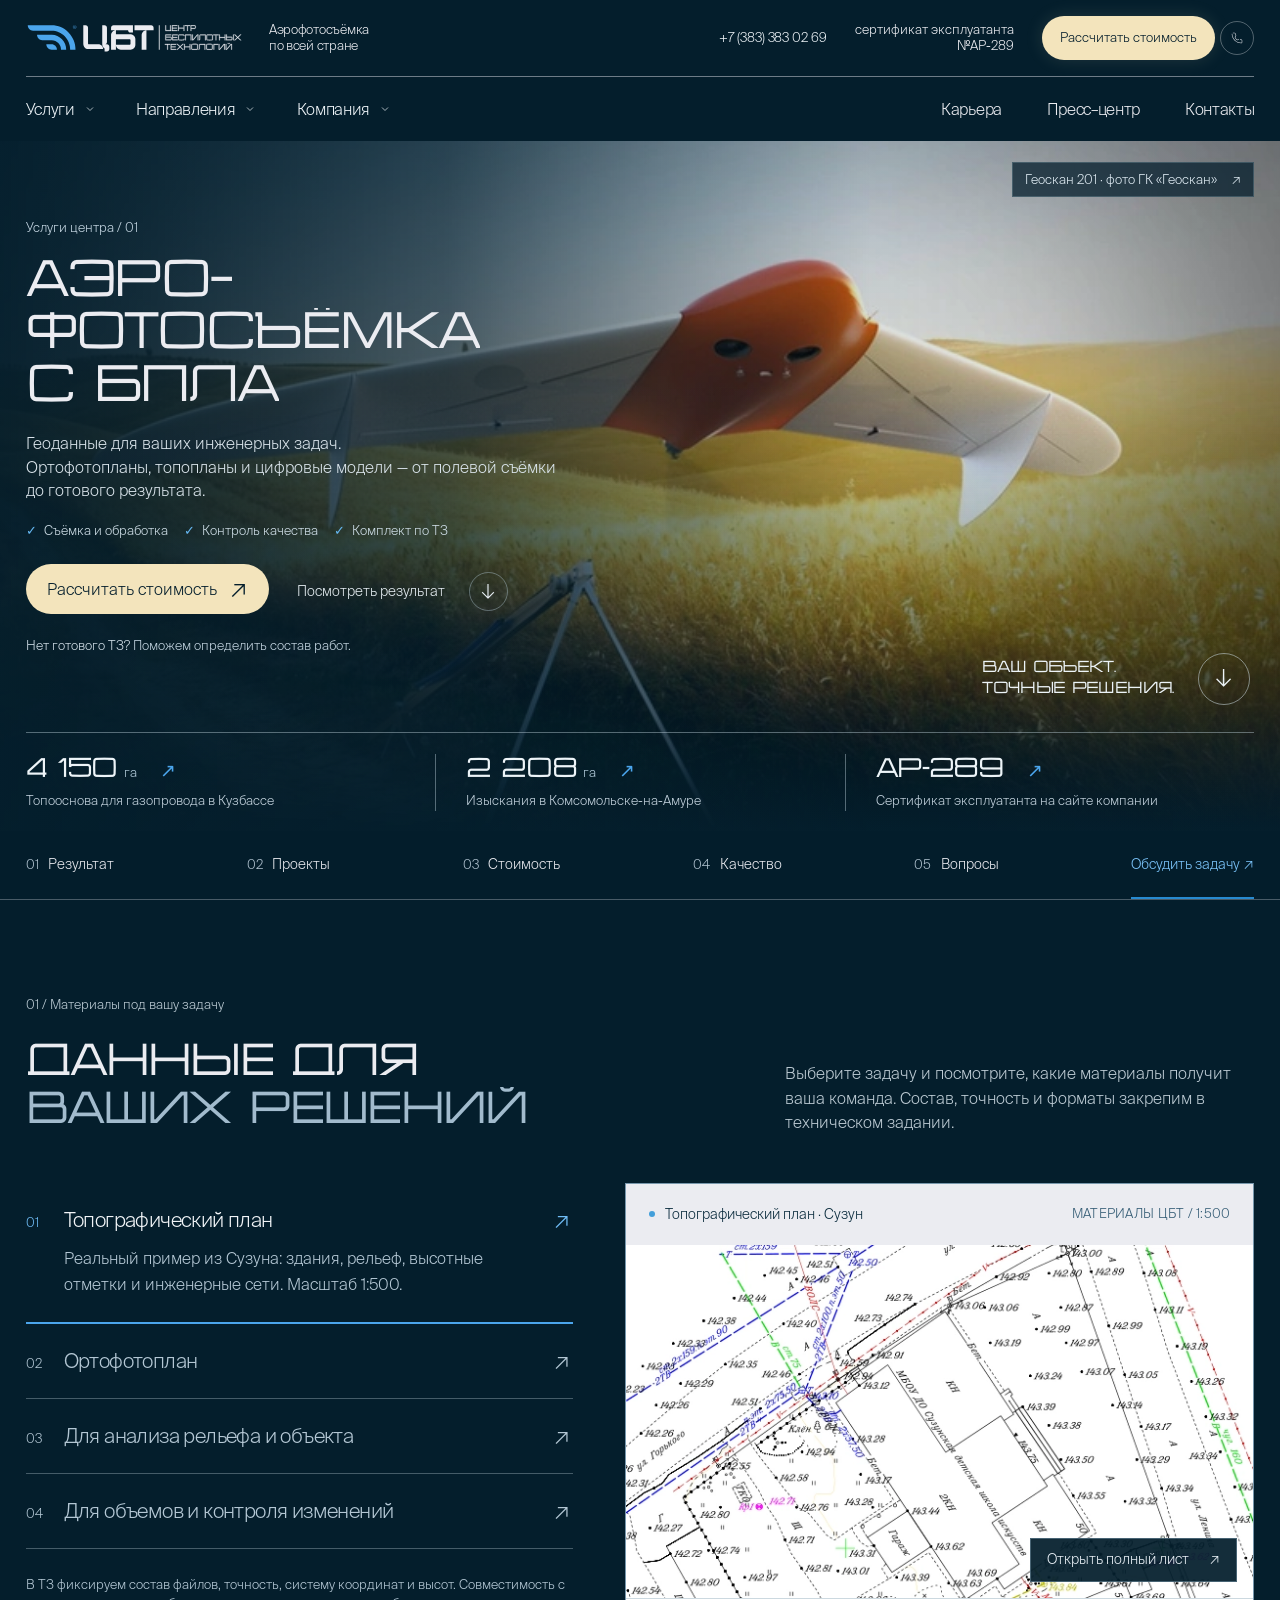
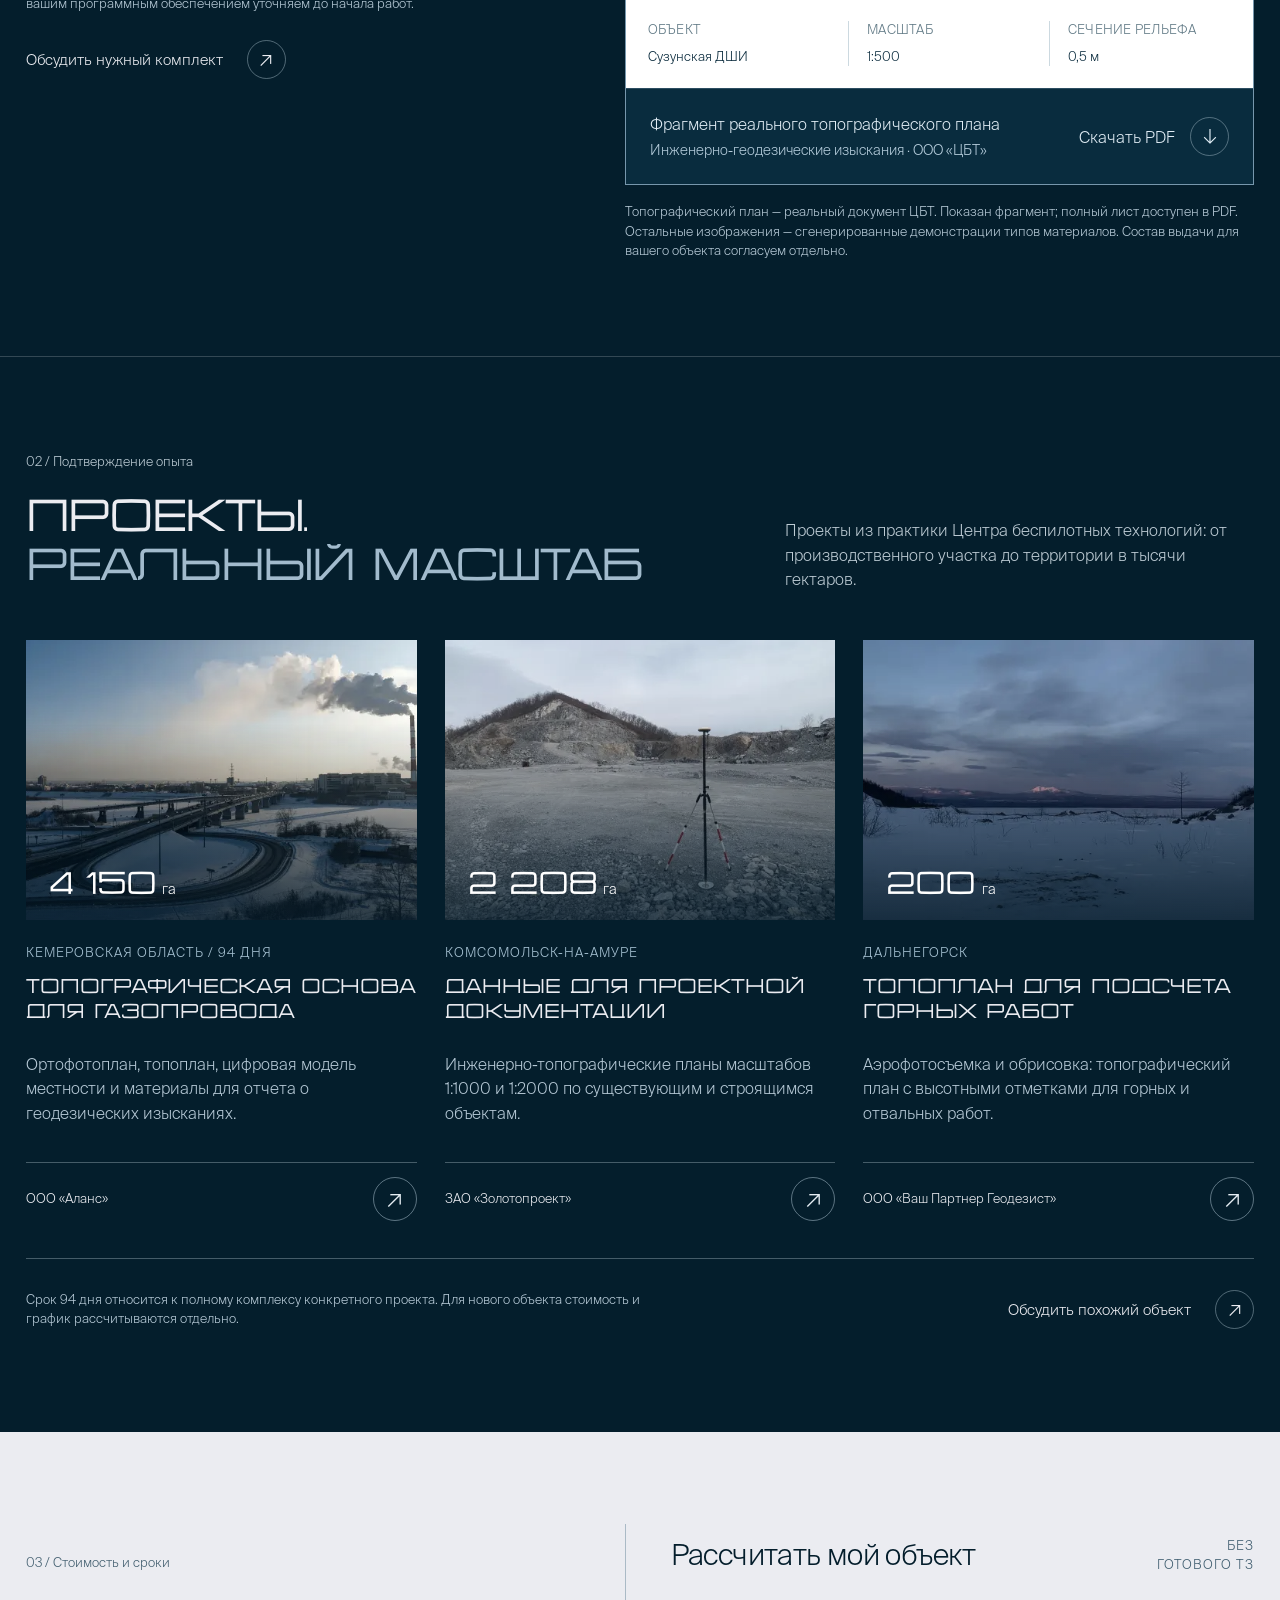
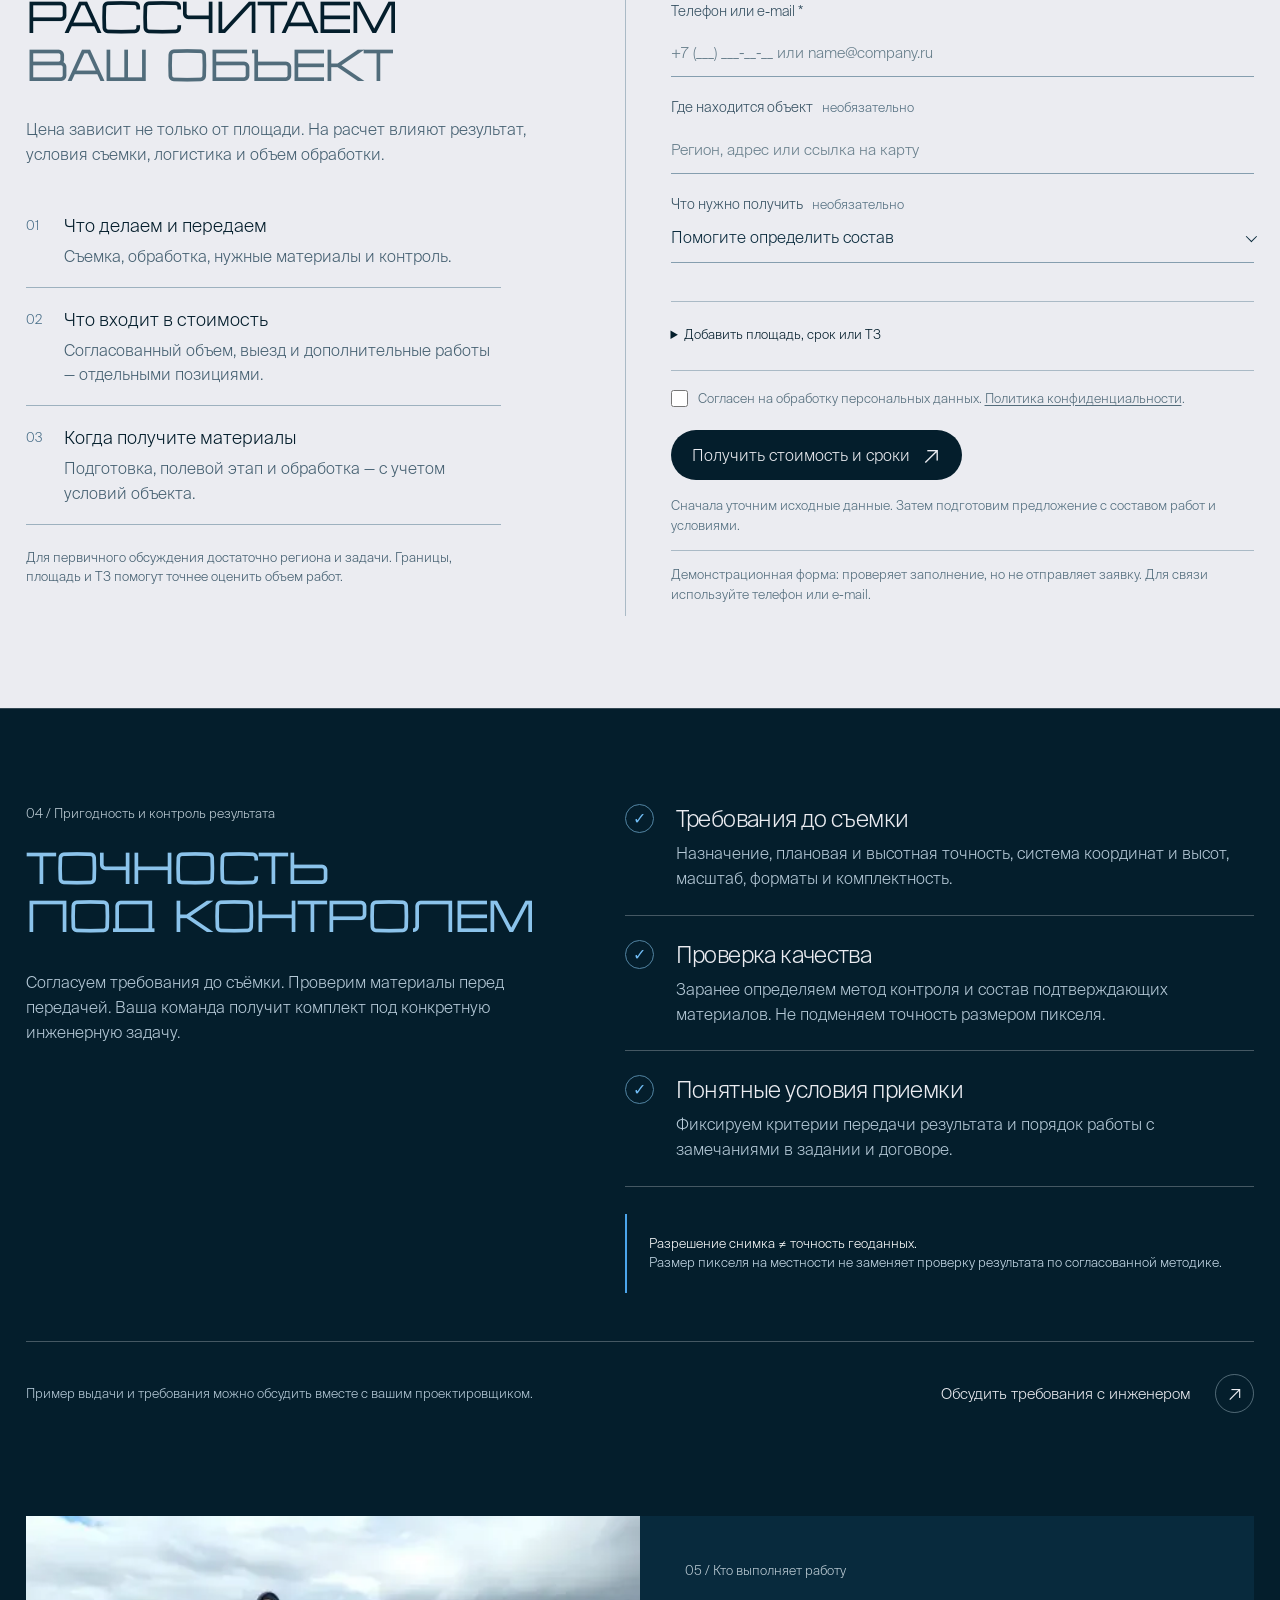
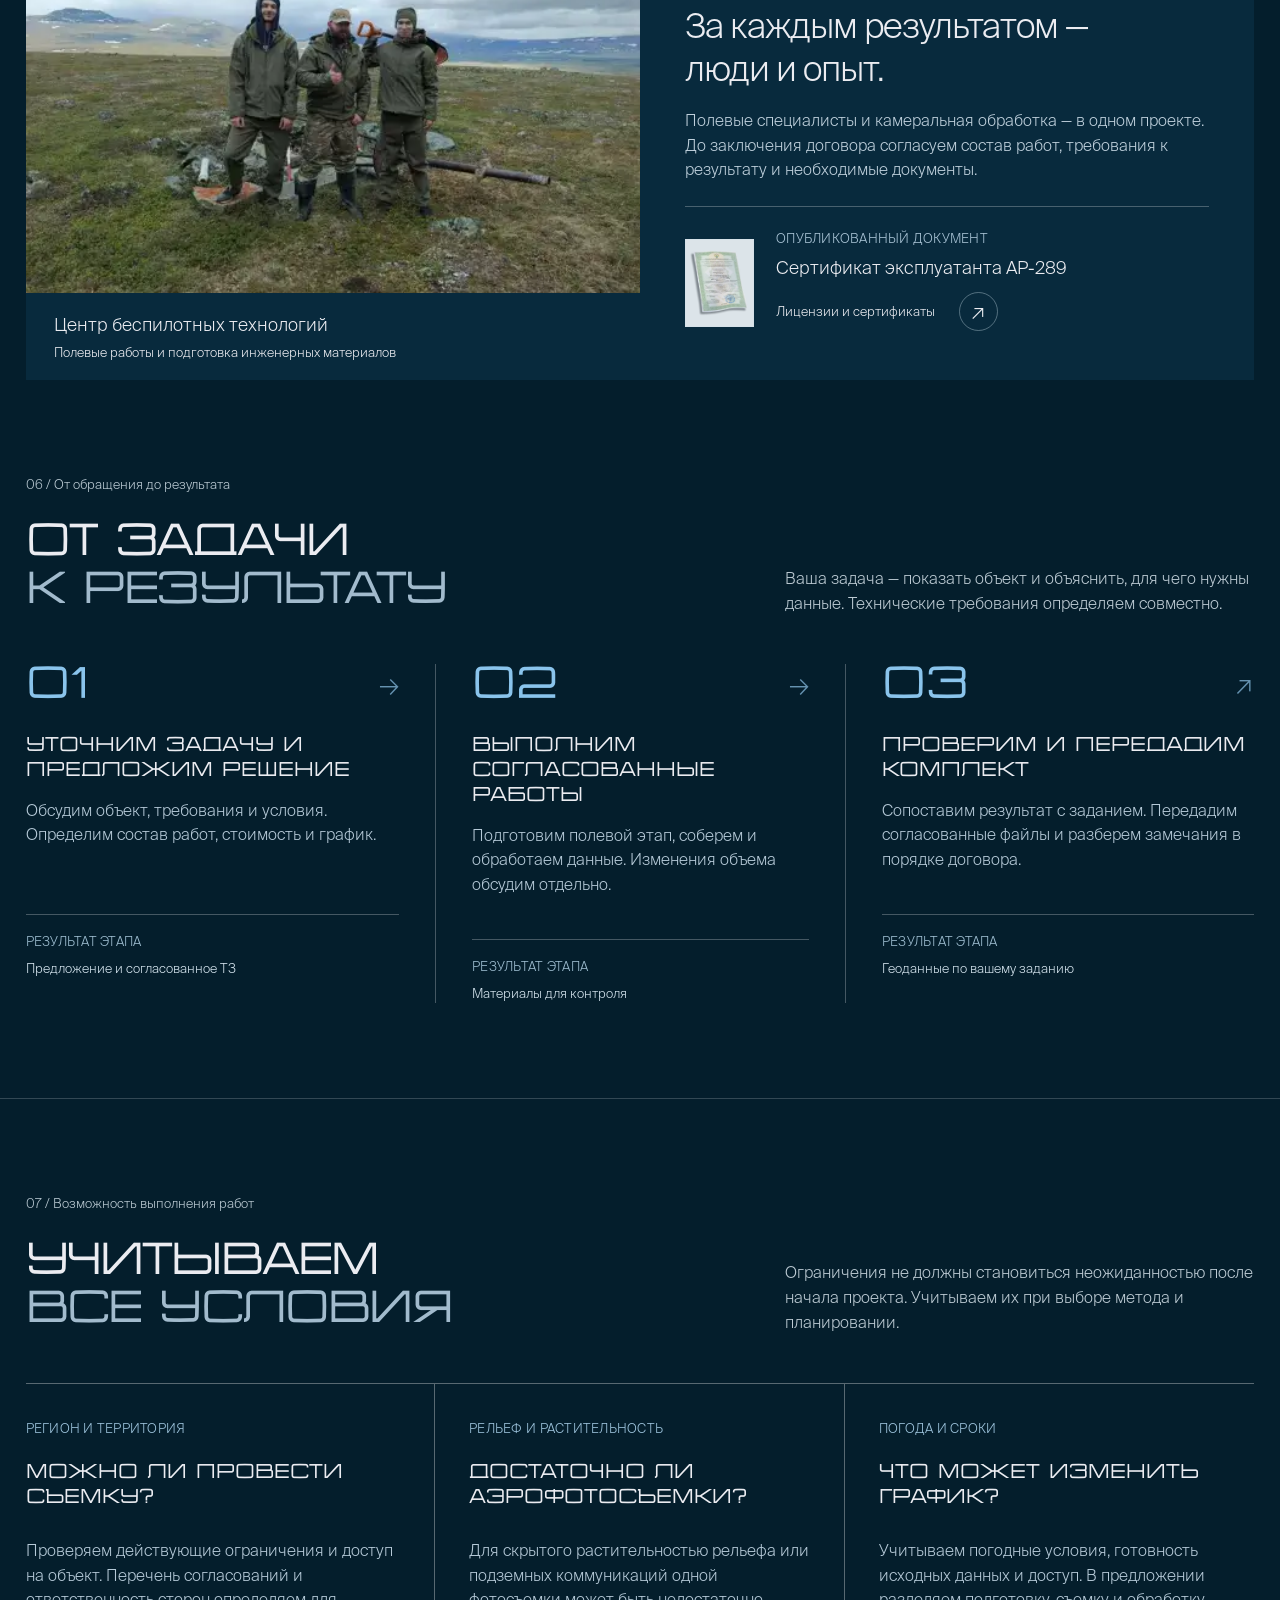
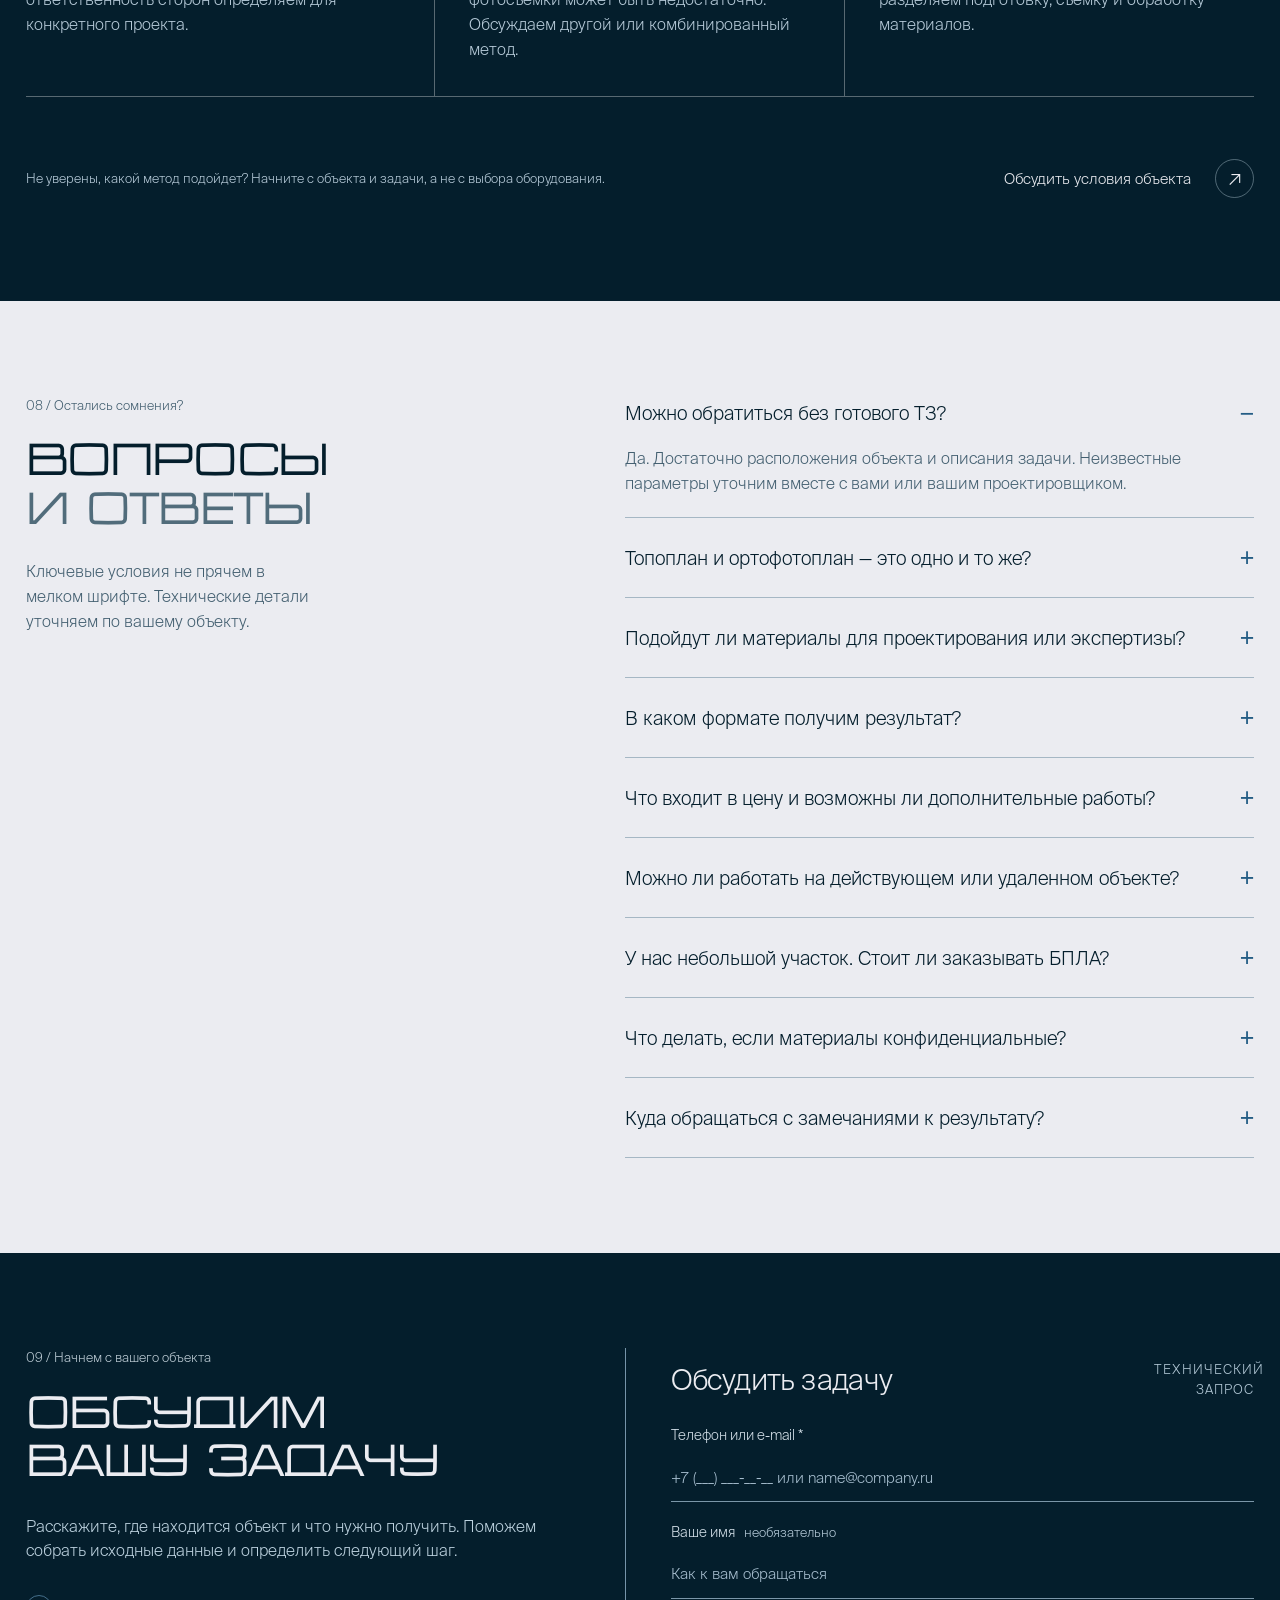
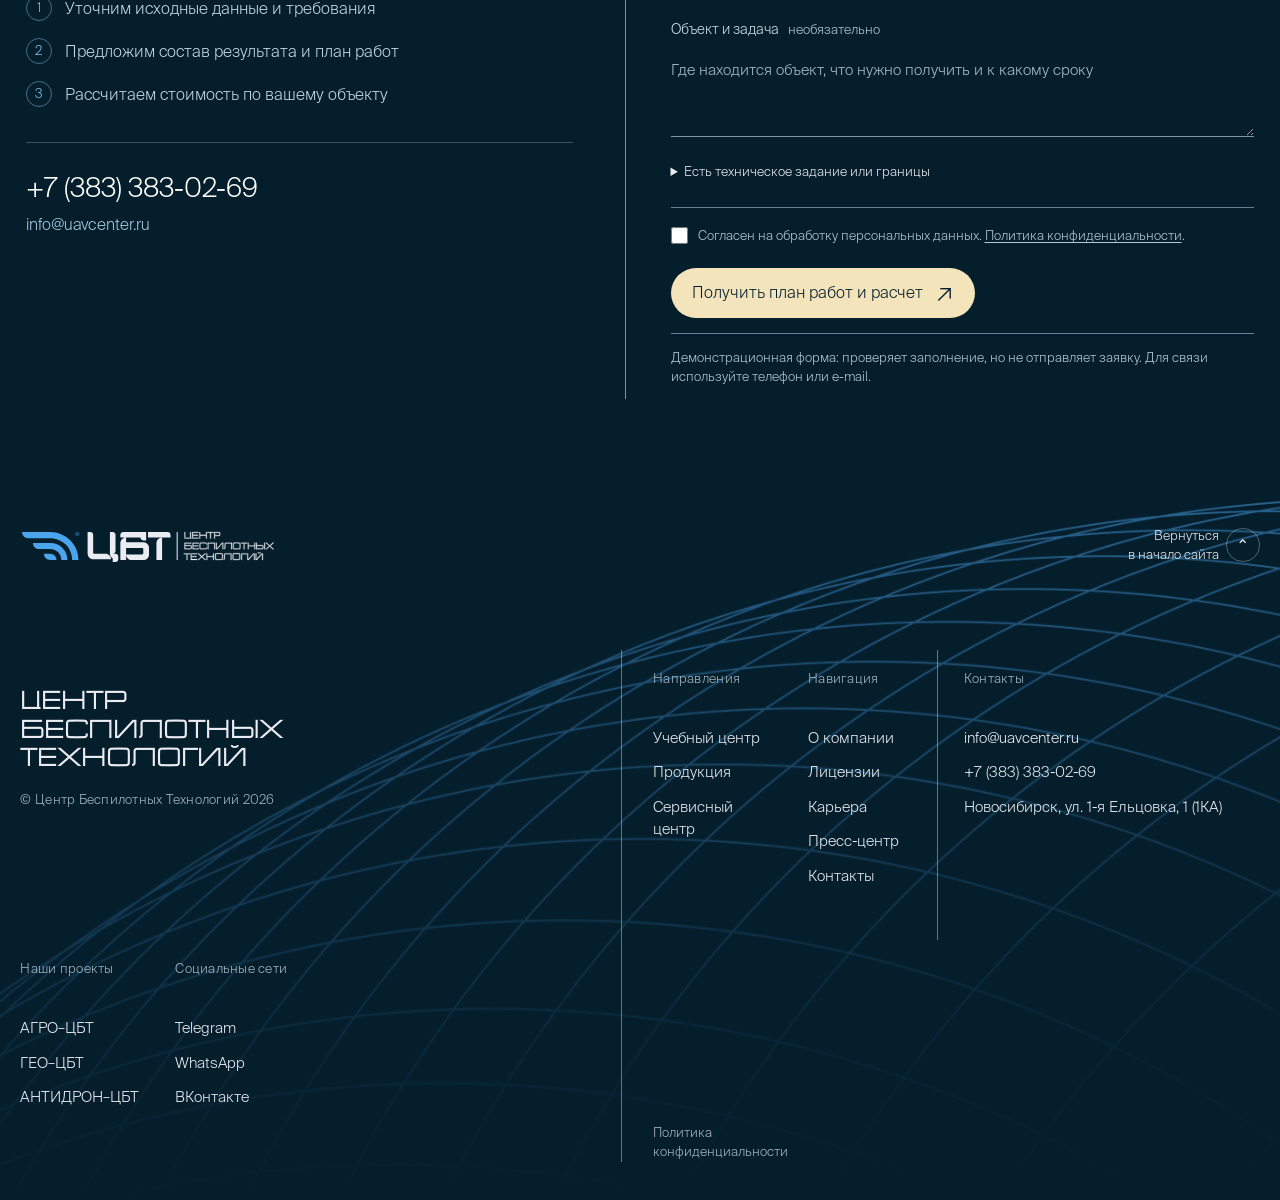
==== commit 26f47827: "Size service page actions to their content" ====
--- a/index.html
+++ b/index.html
@@ -5,8 +5,9 @@
 <meta charset="utf-8"/><meta content="width=device-width,initial-scale=1" name="viewport"/>
 <title>Аэрофотосъёмка с БПЛА для бизнеса — Центр беспилотных технологий</title>
 <meta content="Аэрофотосъёмка для проектирования, строительства и горных работ. Ортофотопланы, топопланы и цифровые модели. Рассчитайте стоимость и сроки для вашего объекта." name="description"/>
-<meta content="noindex,nofollow" name="robots"/><link href="styles.css" rel="stylesheet"/><link href="assets/favicon.svg" rel="icon" type="image/svg+xml"/><link as="font" crossorigin="" href="assets/SuisseIntl.woff2" rel="preload" type="font/woff2"/><meta content="Аэрофотосъёмка с БПЛА — UAV Center" property="og:title"/><meta content="От полевого сбора до готовых геоданных. Страница услуги Центра беспилотных технологий." property="og:description"/><meta content="website" property="og:type"/><meta content="#041e2c" name="theme-color"/><script defer="" src="app.js?v=8"></script><meta content="https://moriarty32.github.io/uavcenter-uslugi/assets/preview.jpg?v=9" property="og:image"/><meta content="1440" property="og:image:width"/><meta content="1000" property="og:image:height"/><meta content="UAV Center — аэрофотосъёмка с БПЛА под вашу задачу" property="og:image:alt"/><meta content="https://moriarty32.github.io/uavcenter-uslugi/" property="og:url"/><meta content="ru_RU" property="og:locale"/><meta content="summary_large_image" name="twitter:card"/><link href="brand.css?v=2" rel="stylesheet"/><script defer="" src="brand-motion.js?v=5"></script><link href="original-chrome.css?v=3" rel="stylesheet"/><script defer="" src="original-chrome.js?v=4"></script><link href="refinement.css?v=4" rel="stylesheet"/><script defer="" src="estimate.js?v=6"></script><link href="responsive-v5.css?v=5" rel="stylesheet"/>
-<link href="responsive-v6.css?v=6" rel="stylesheet"/><link href="results-v7.css?v=7" rel="stylesheet"/><link href="client-v8.css?v=8" rel="stylesheet"/><link href="hero-v9.css?v=9" rel="stylesheet"/><script defer="" src="responsive-v5.js?v=5"></script><script defer="" src="hero-v9.js?v=9"></script></head>
+<meta content="noindex,nofollow" name="robots"/><link href="styles.css" rel="stylesheet"/><link href="assets/favicon.svg" rel="icon" type="image/svg+xml"/><link as="font" crossorigin="" href="assets/SuisseIntl.woff2" rel="preload" type="font/woff2"/><meta content="Аэрофотосъёмка с БПЛА — UAV Center" property="og:title"/><meta content="От полевого сбора до готовых геоданных. Страница услуги Центра беспилотных технологий." property="og:description"/><meta content="website" property="og:type"/><meta content="#041e2c" name="theme-color"/><script defer="" src="app.js?v=8"></script><meta content="https://moriarty32.github.io/uavcenter-uslugi/assets/preview.jpg?v=9" property="og:image"/><meta content="1440" property="og:image:width"/><meta content="1000" property="og:image:height"/><meta content="UAV Center — аэрофотосъёмка с БПЛА под вашу задачу" property="og:image:alt"/><meta content="https://moriarty32.github.io/uavcenter-uslugi/" property="og:url"/><meta content="ru_RU" property="og:locale"/><meta content="summary_large_image" name="twitter:card"/><link href="brand.css?v=2" rel="stylesheet"/><script defer="" src="brand-motion.js?v=5"></script><link href="original-chrome.css?v=3" rel="stylesheet"/><script defer="" src="original-chrome.js?v=4"></script><link href="refinement.css?v=4" rel="stylesheet"/><script defer="" src="estimate.js?v=6"></script><link href="responsive-v5.css?v=10" rel="stylesheet"/>
+<link href="responsive-v6.css?v=6" rel="stylesheet"/><link href="results-v7.css?v=7" rel="stylesheet"/><link href="client-v8.css?v=8" rel="stylesheet"/><link href="hero-v9.css?v=9" rel="stylesheet"/><script defer="" src="responsive-v5.js?v=5"></script><script defer="" src="hero-v9.js?v=9"></script><link rel="stylesheet" href="buttons.css?v=10">
+</head>
 <body class="brand-aligned">
 <noscript><style>.lead-form{display:none}.nojs-note{padding:20px;background:#e4f1fb;color:#092a3c;text-align:center}</style><p class="nojs-note">Для обсуждения объекта позвоните <a href="tel:+73833830269">+7 (383) 383-02-69</a> или напишите <a href="mailto:info@uavcenter.ru">info@uavcenter.ru</a>. Интерактивные элементы доступны при включённом JavaScript.</p></noscript><a class="skip" href="#main">Перейти к содержанию</a>
 <header class="header" id="top"><div class="container header-inner">
--- a/responsive-v5.css
+++ b/responsive-v5.css
@@ -14,6 +14,8 @@
 .brand-aligned .trust-photo-note strong{font-size:18px;margin-bottom:5px}
 .brand-aligned .trust-panel.reveal{opacity:1;transform:none;animation:none}
 @media(prefers-reduced-motion:no-preference){.trust-photo.image-entered .trust-media>img{animation:team-settle .85s cubic-bezier(.22,1,.36,1) both}@keyframes team-settle{from{transform:scale(1.025)}to{transform:scale(1)}}}
+/* Keep the native fallback hidden after its designed control is mounted. */
+.brand-aligned .field select[hidden]{display:none}
 /* All selects use the same designed surface in forms, dialogs and unit fields. */
 .design-select{position:relative;display:block;width:100%;min-width:0}
 .design-select-trigger{width:100%;min-height:48px;display:flex;align-items:center;justify-content:space-between;gap:16px;text-align:left;background:#fff;border:1px solid #9db4c3;border-radius:0;padding:12px 14px;color:#092a3c;font:16px/1.35 Suisse,Arial,sans-serif;transition:border-color .25s,background .25s}
--- a/buttons.css
+++ b/buttons.css
@@ -0,0 +1,58 @@
+/* Content-sized actions shared by the service page and homepage. */
+.brand-aligned .btn,
+.brand-aligned :is(.hero-actions, .form-card, .estimate-controls, .request-form, .service-panel-actions, .contact-content, .mobile-cta) .btn,
+.brand-aligned #request-complete .btn {
+  width: fit-content;
+  min-width: 0;
+  max-width: 100%;
+  flex: 0 1 auto;
+  align-self: flex-start;
+  justify-self: start;
+  justify-content: center;
+  min-height: 50px;
+  padding: 12px 20px;
+  gap: 12px;
+}
+
+.brand-aligned .btn .roll-label {
+  min-width: 0;
+  flex: 0 1 auto;
+}
+
+.brand-aligned .btn .arrow {
+  line-height: 1;
+}
+
+.brand-aligned .header-contact .header-estimate {
+  min-height: 44px;
+  padding: 8px 18px;
+}
+
+@media (max-width: 760px) {
+  .brand-aligned .btn,
+  .brand-aligned :is(.hero-actions, .form-card, .estimate-controls, .request-form, .service-panel-actions, .contact-content, .mobile-cta) .btn,
+  .brand-aligned #request-complete .btn {
+    min-height: 48px;
+    padding: 11px 18px;
+    gap: 10px;
+  }
+
+  .brand-aligned .mobile-cta {
+    justify-content: center;
+    align-items: center;
+  }
+
+  .brand-aligned .mobile-cta .call {
+    flex: 0 0 48px;
+    width: 48px;
+    height: 48px;
+  }
+}
+
+@media (max-width: 360px) {
+  .brand-aligned .btn,
+  .brand-aligned :is(.hero-actions, .form-card, .estimate-controls, .request-form, .service-panel-actions, .contact-content, .mobile-cta) .btn,
+  .brand-aligned #request-complete .btn {
+    padding-inline: 12px;
+  }
+}
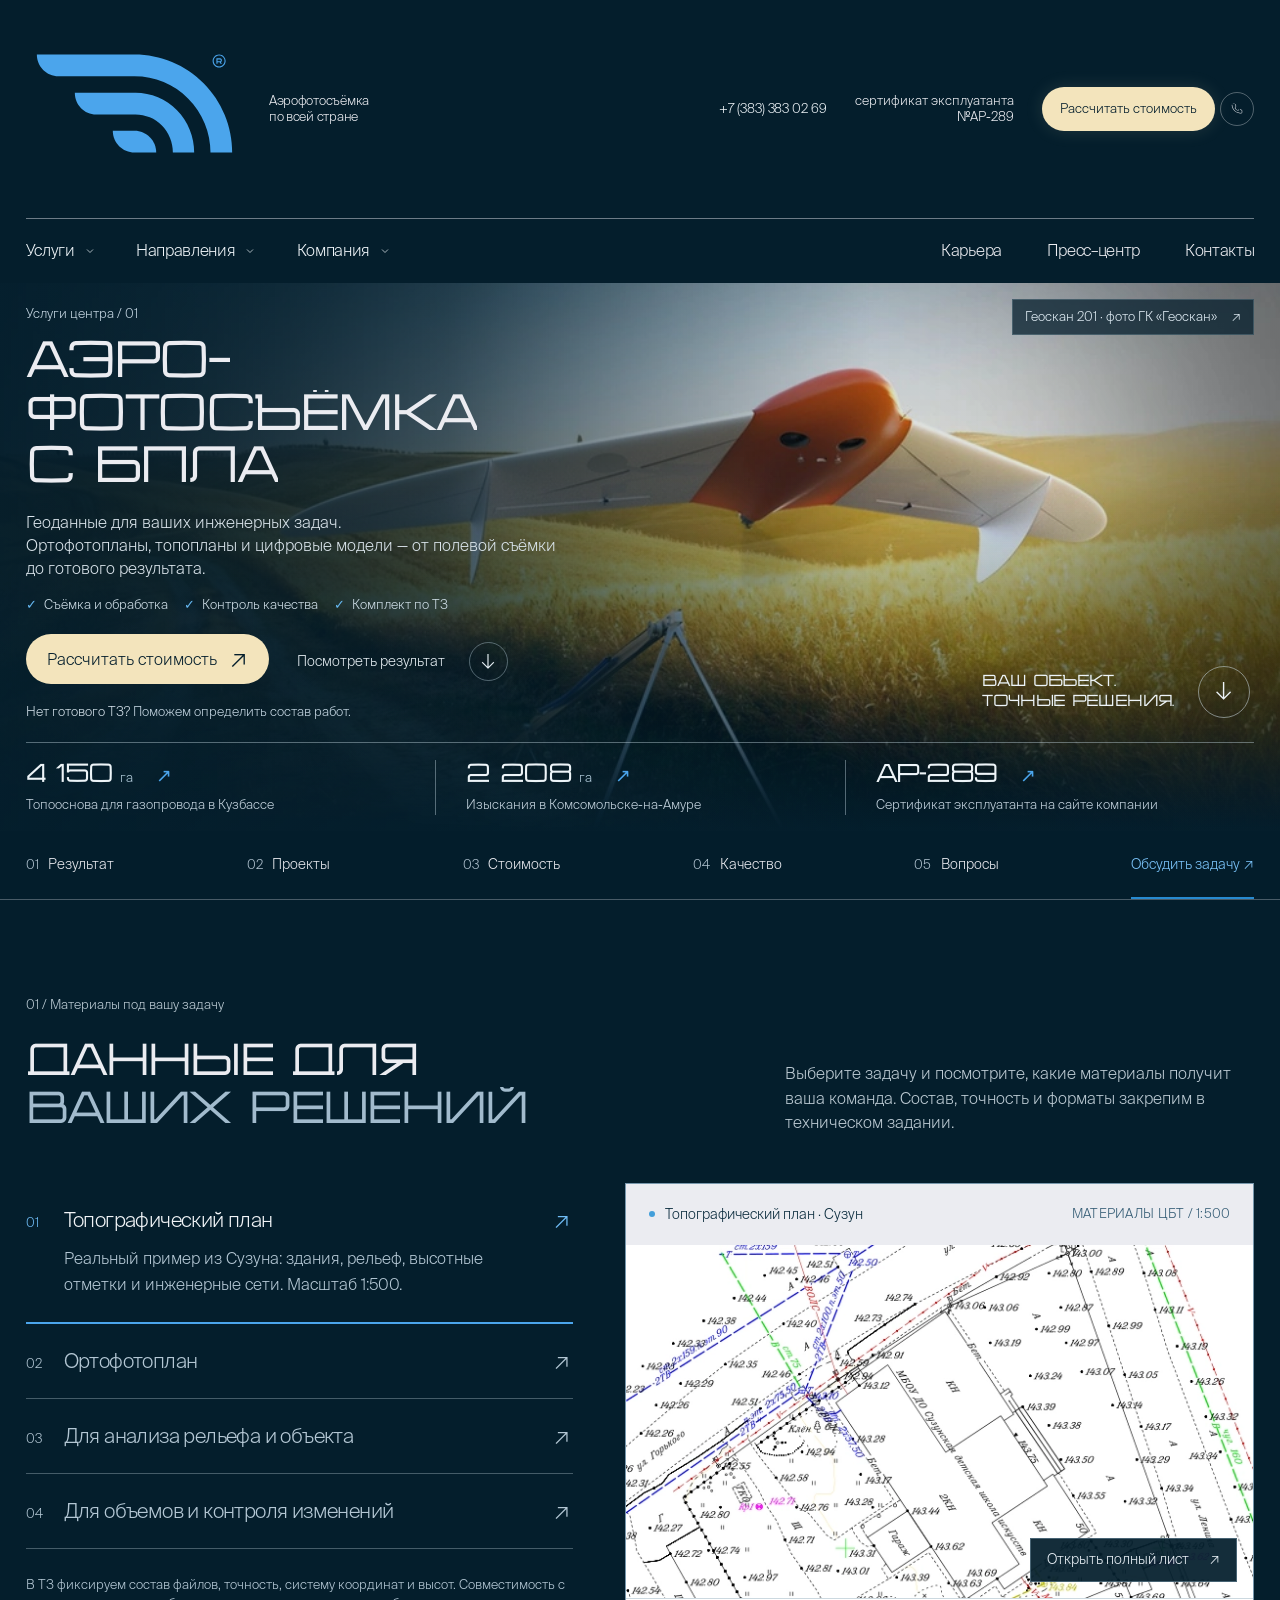
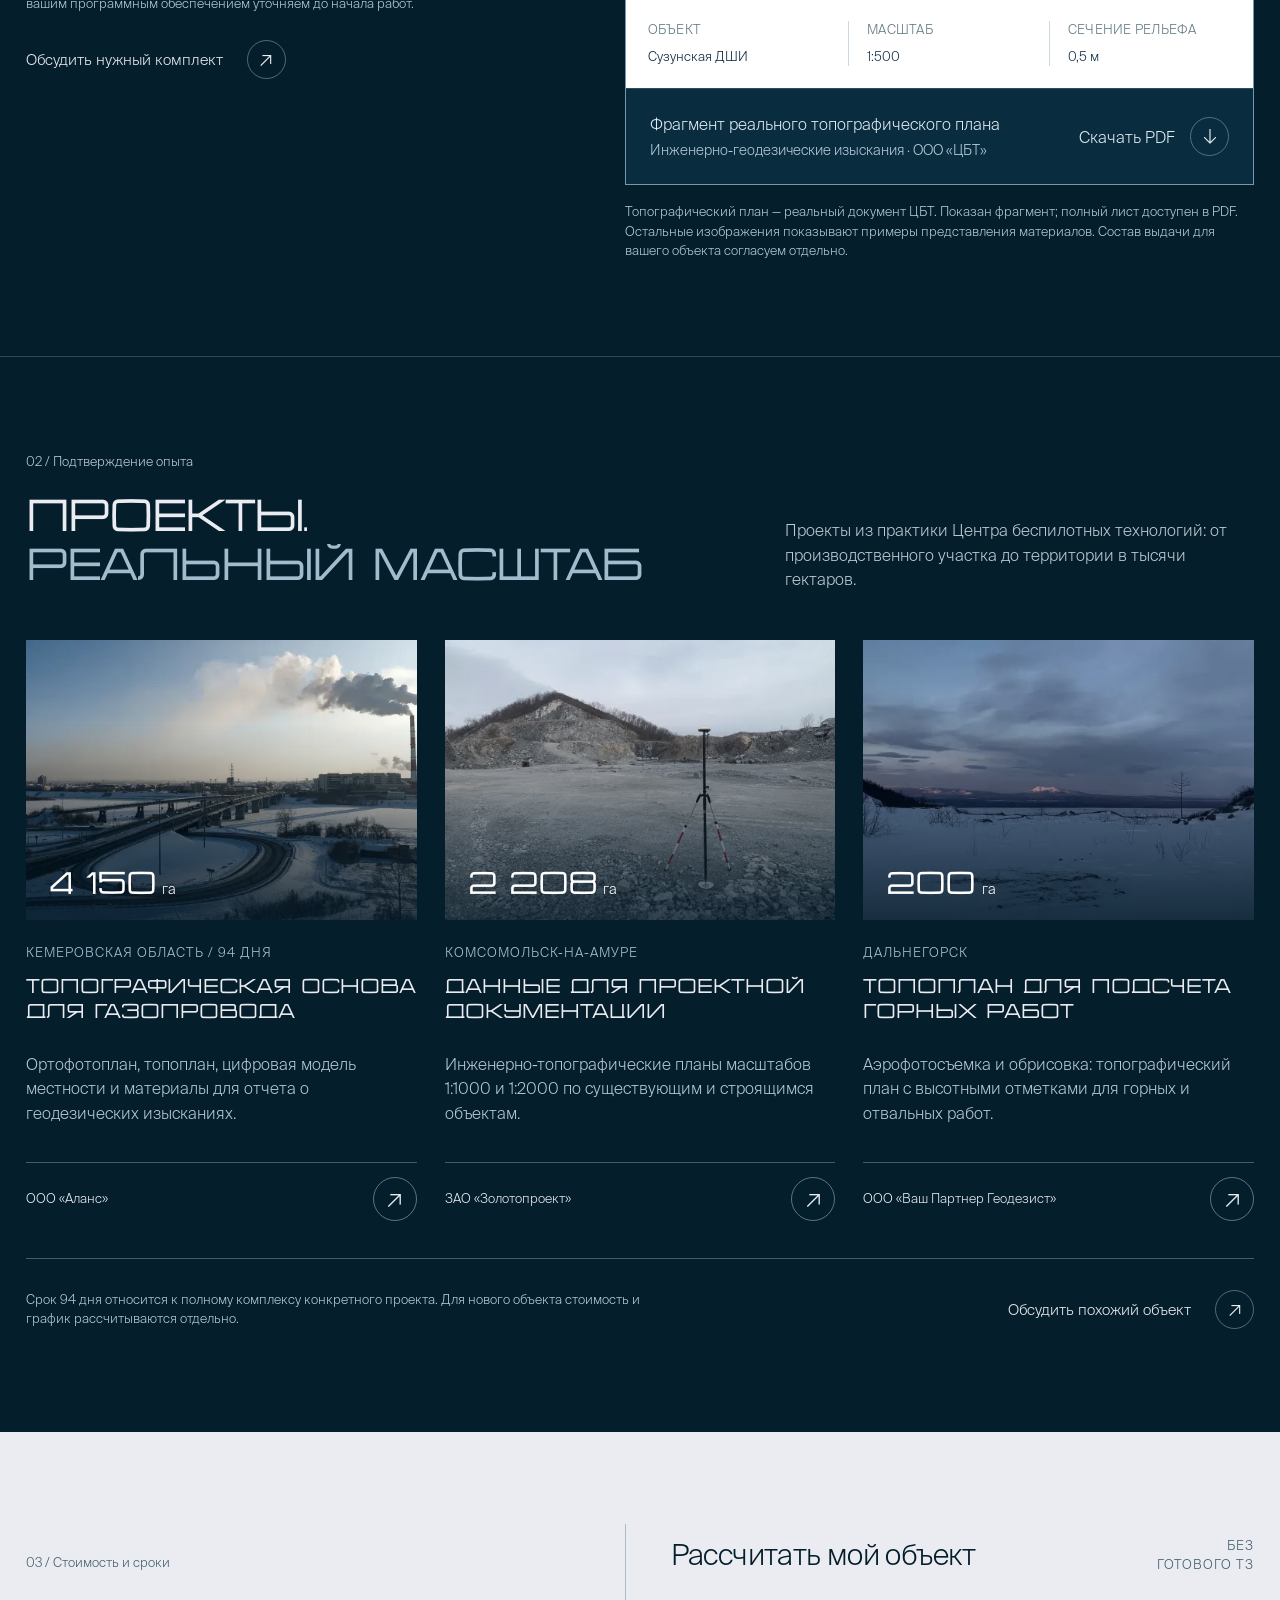
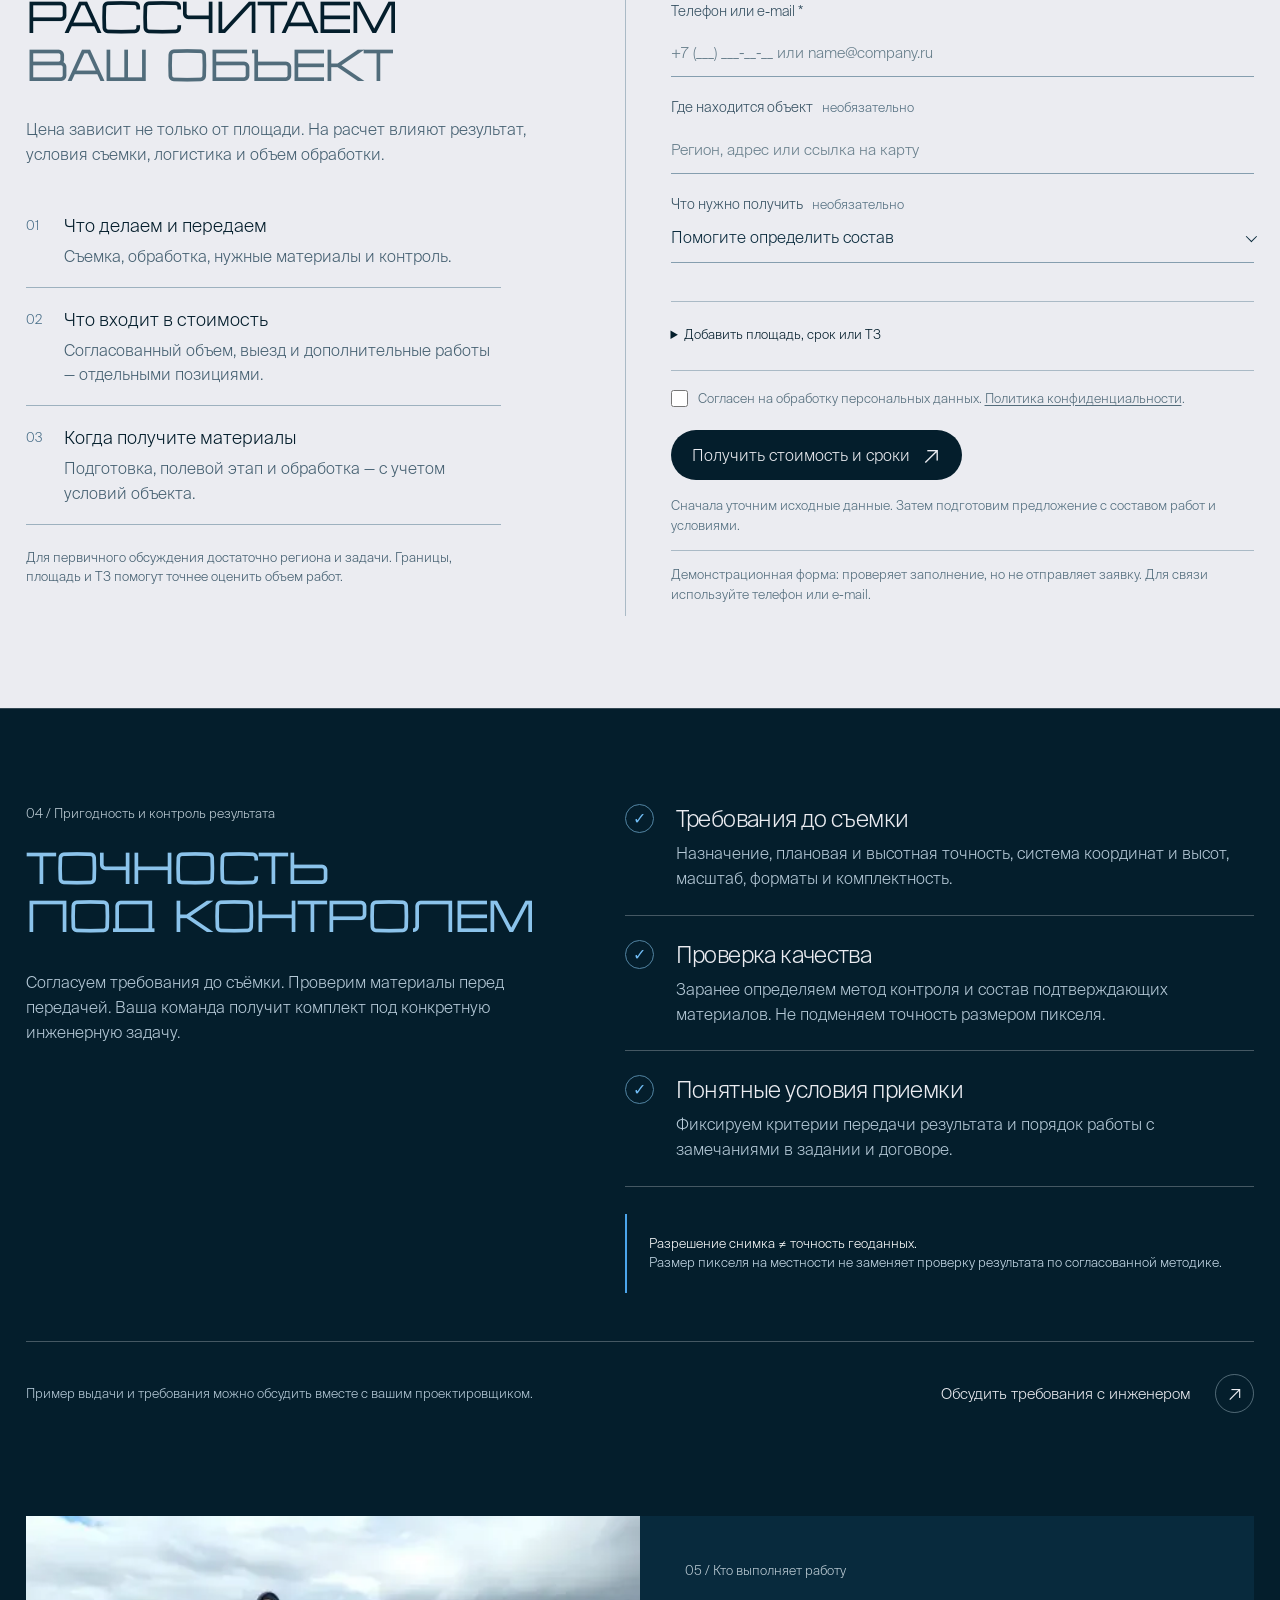
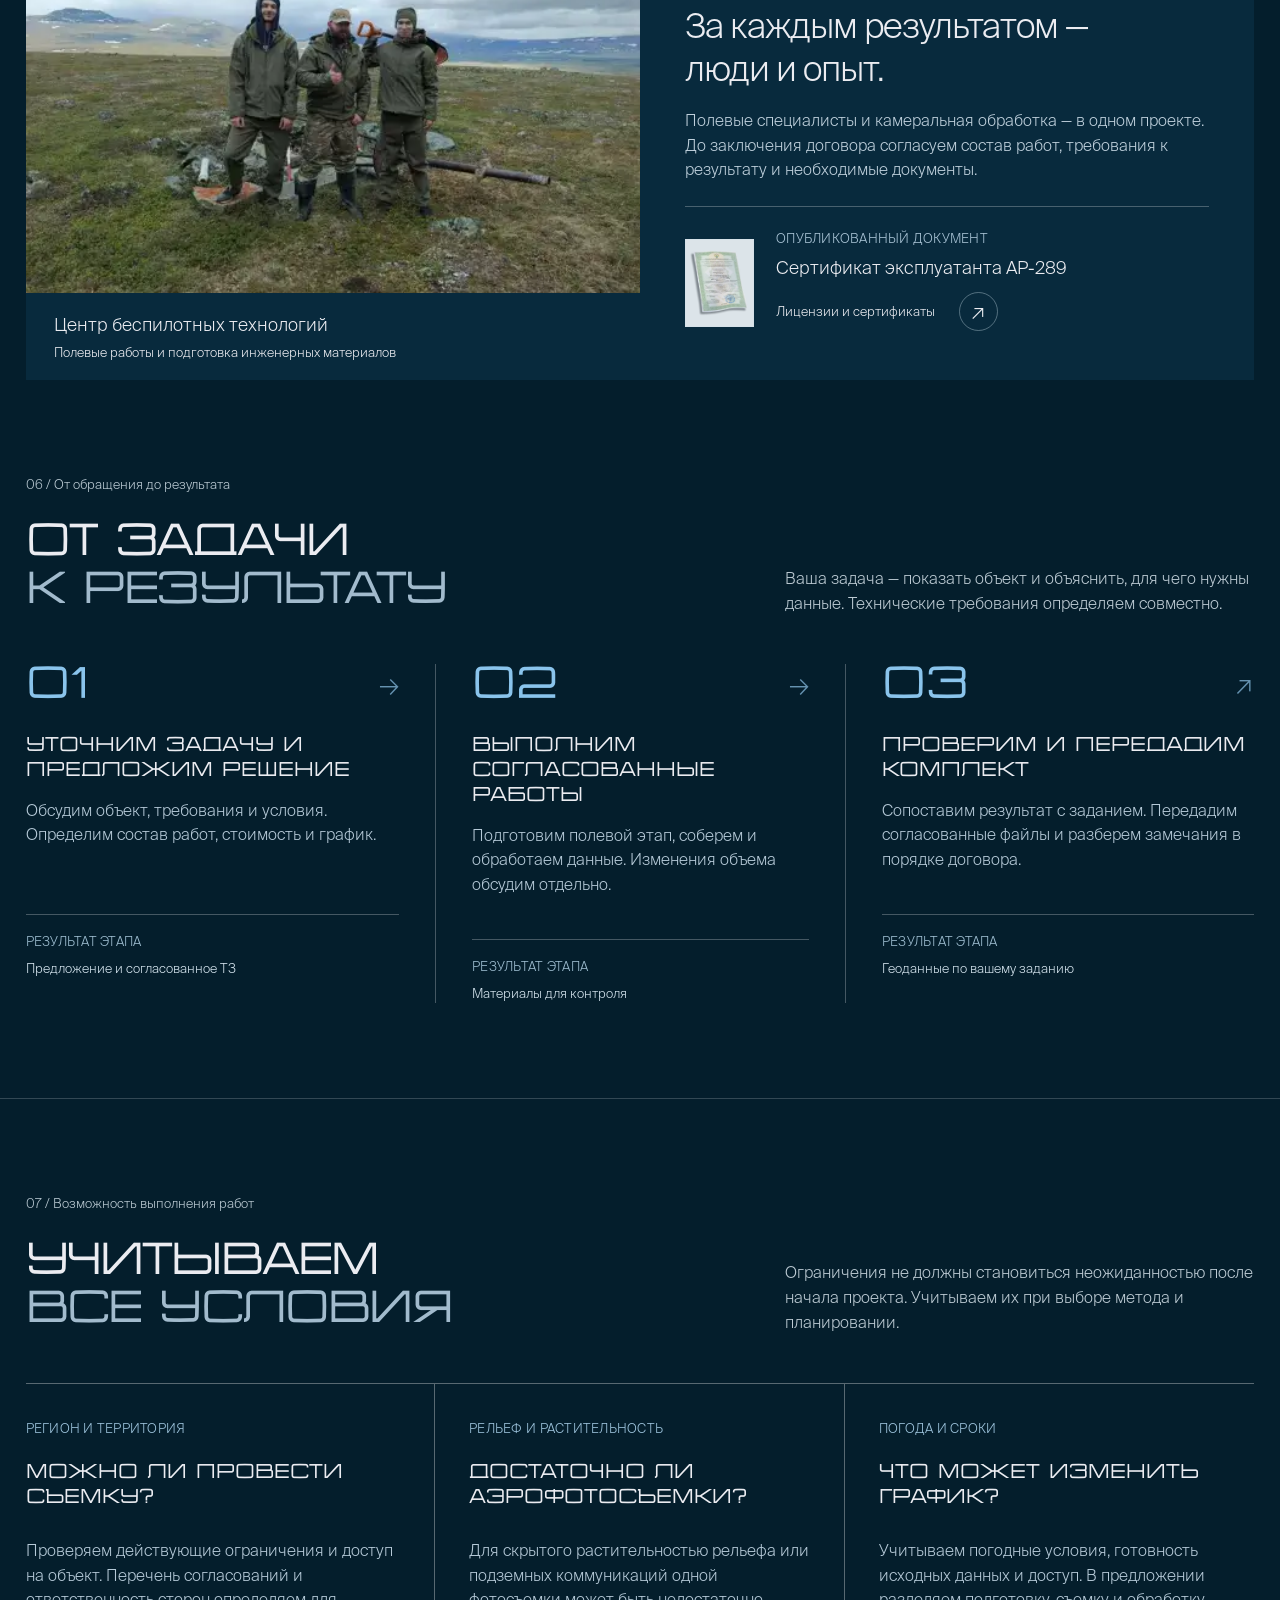
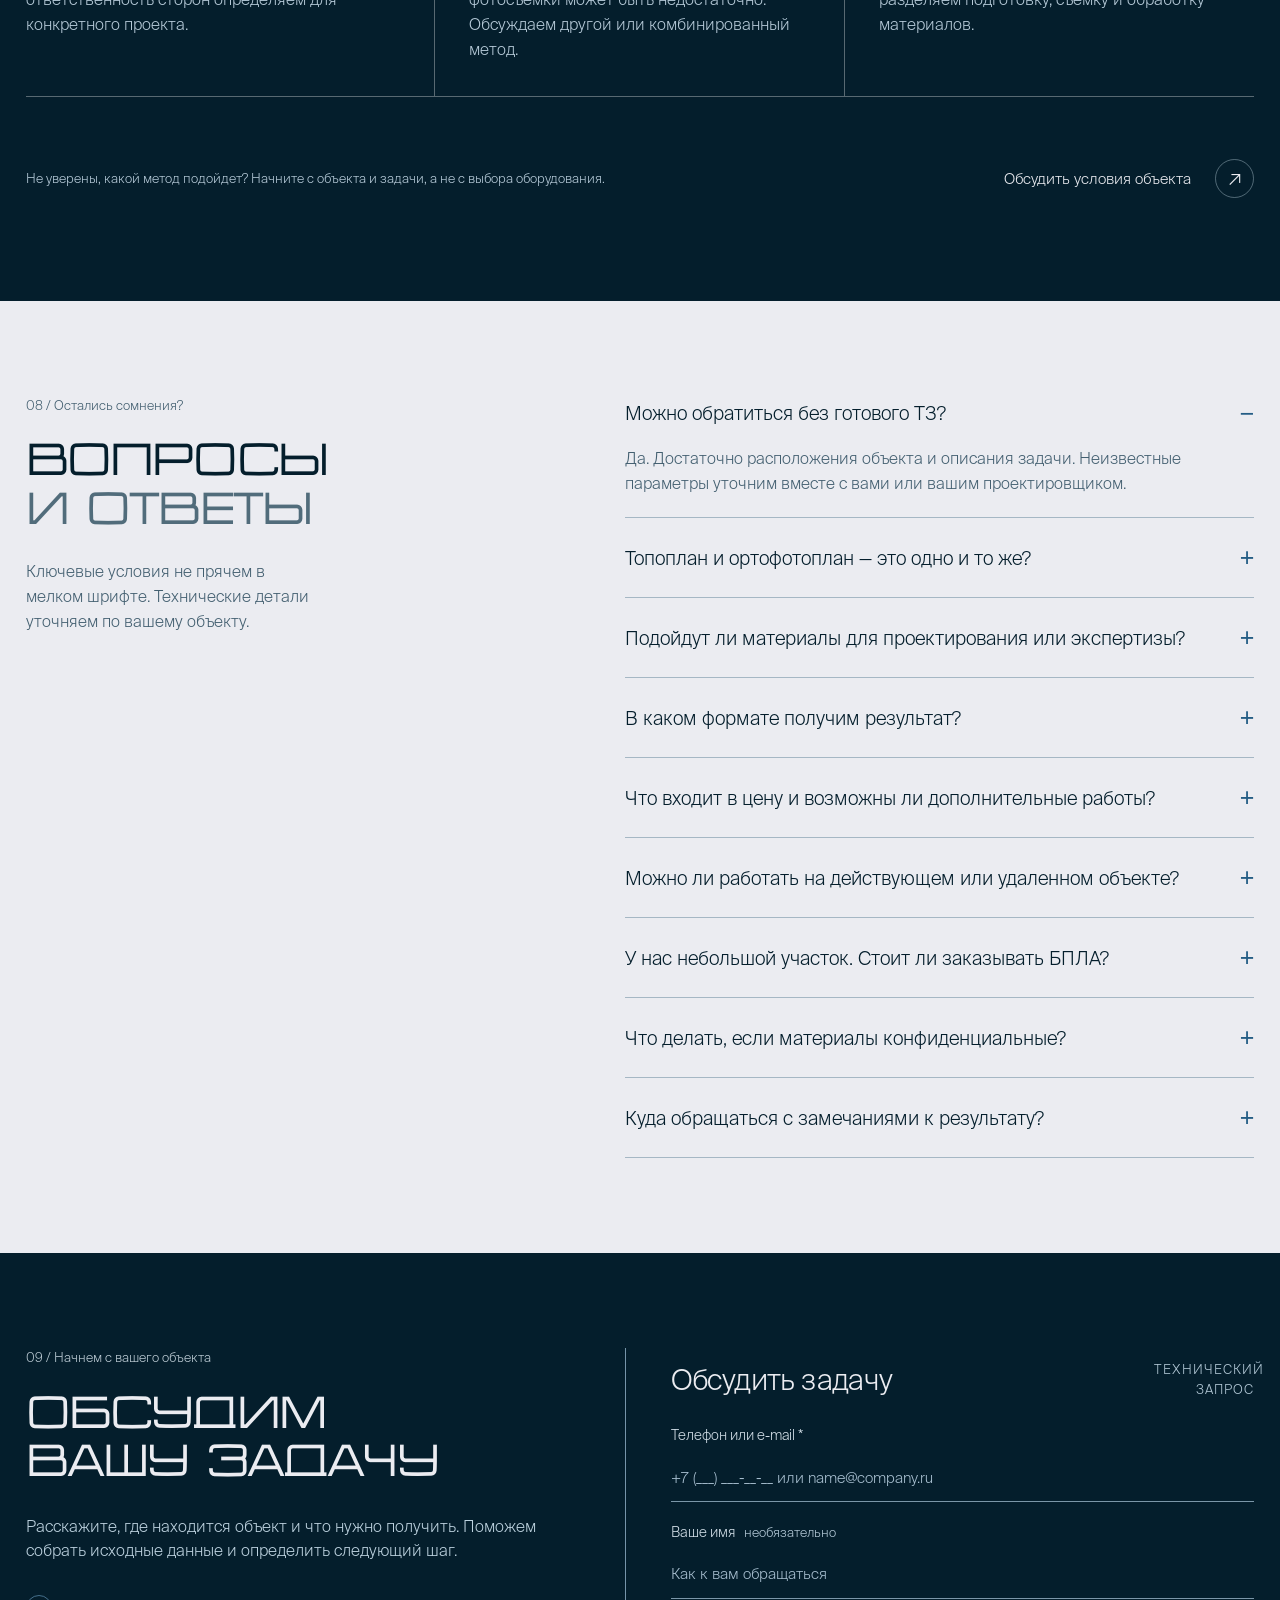
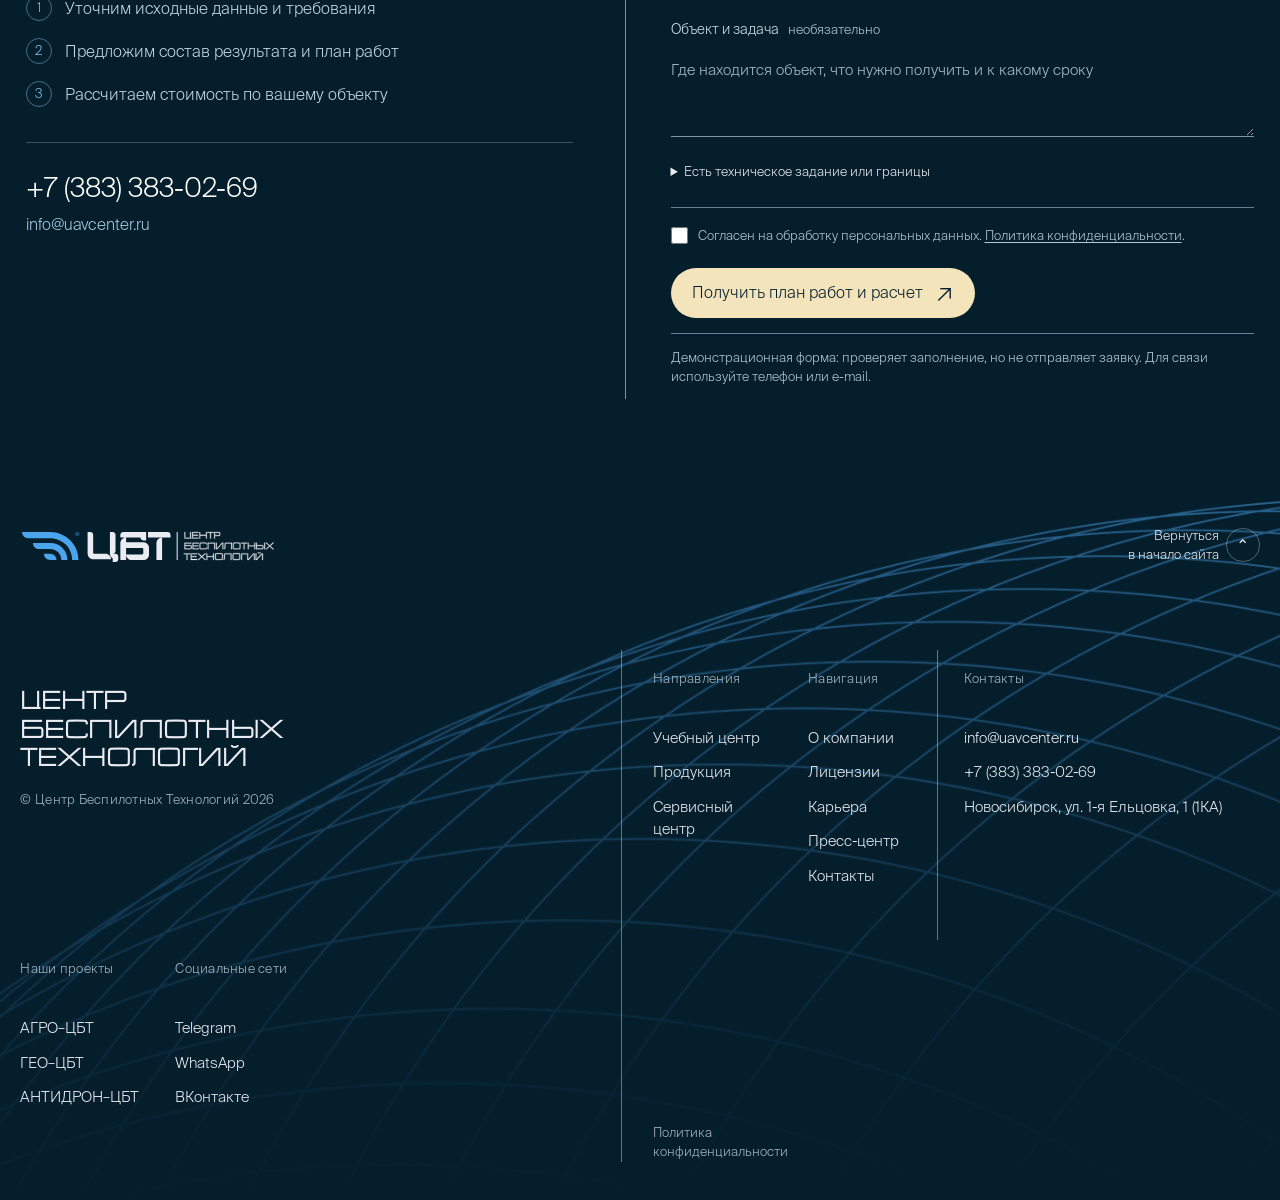
==== commit c88ba33f: "Keep button captions visible and match original site motion" ====
--- a/index.html
+++ b/index.html
@@ -6,7 +6,7 @@
 <title>Аэрофотосъёмка с БПЛА для бизнеса — Центр беспилотных технологий</title>
 <meta content="Аэрофотосъёмка для проектирования, строительства и горных работ. Ортофотопланы, топопланы и цифровые модели. Рассчитайте стоимость и сроки для вашего объекта." name="description"/>
 <meta content="noindex,nofollow" name="robots"/><link href="styles.css" rel="stylesheet"/><link href="assets/favicon.svg" rel="icon" type="image/svg+xml"/><link as="font" crossorigin="" href="assets/SuisseIntl.woff2" rel="preload" type="font/woff2"/><meta content="Аэрофотосъёмка с БПЛА — UAV Center" property="og:title"/><meta content="От полевого сбора до готовых геоданных. Страница услуги Центра беспилотных технологий." property="og:description"/><meta content="website" property="og:type"/><meta content="#041e2c" name="theme-color"/><script defer="" src="app.js?v=8"></script><meta content="https://moriarty32.github.io/uavcenter-uslugi/assets/preview.jpg?v=9" property="og:image"/><meta content="1440" property="og:image:width"/><meta content="1000" property="og:image:height"/><meta content="UAV Center — аэрофотосъёмка с БПЛА под вашу задачу" property="og:image:alt"/><meta content="https://moriarty32.github.io/uavcenter-uslugi/" property="og:url"/><meta content="ru_RU" property="og:locale"/><meta content="summary_large_image" name="twitter:card"/><link href="brand.css?v=2" rel="stylesheet"/><script defer="" src="brand-motion.js?v=5"></script><link href="original-chrome.css?v=3" rel="stylesheet"/><script defer="" src="original-chrome.js?v=4"></script><link href="refinement.css?v=4" rel="stylesheet"/><script defer="" src="estimate.js?v=6"></script><link href="responsive-v5.css?v=10" rel="stylesheet"/>
-<link href="responsive-v6.css?v=6" rel="stylesheet"/><link href="results-v7.css?v=7" rel="stylesheet"/><link href="client-v8.css?v=8" rel="stylesheet"/><link href="hero-v9.css?v=9" rel="stylesheet"/><script defer="" src="responsive-v5.js?v=5"></script><script defer="" src="hero-v9.js?v=9"></script><link rel="stylesheet" href="buttons.css?v=10">
+<link href="responsive-v6.css?v=6" rel="stylesheet"/><link href="results-v7.css?v=7" rel="stylesheet"/><link href="client-v8.css?v=8" rel="stylesheet"/><link href="hero-v9.css?v=9" rel="stylesheet"/><script defer="" src="responsive-v5.js?v=5"></script><script defer="" src="hero-v9.js?v=9"></script><link rel="stylesheet" href="buttons.css?v=11">
 </head>
 <body class="brand-aligned">
 <noscript><style>.lead-form{display:none}.nojs-note{padding:20px;background:#e4f1fb;color:#092a3c;text-align:center}</style><p class="nojs-note">Для обсуждения объекта позвоните <a href="tel:+73833830269">+7 (383) 383-02-69</a> или напишите <a href="mailto:info@uavcenter.ru">info@uavcenter.ru</a>. Интерактивные элементы доступны при включённом JavaScript.</p></noscript><a class="skip" href="#main">Перейти к содержанию</a>
@@ -40,7 +40,7 @@
 <div aria-labelledby="tab-topoplan" class="result-panel" id="panel-topoplan" role="tabpanel" tabindex="0"><div class="result-window result-window-topoplan"><div class="result-window-top"><span class="window-title"><i></i> Топографический план · Сузун</span><span class="window-type">МАТЕРИАЛЫ ЦБТ / 1:500</span></div><a aria-label="Открыть полный топографический план Сузуна, PDF, масштаб 1:500" class="result-image topoplan-open" href="assets/documents/suzun-topographic-plan.pdf" rel="noopener" target="_blank"><picture><source sizes="(max-width:1100px) 96vw, 50vw" srcset="assets/result-topoplan-v8-640.webp 640w, assets/result-topoplan-v8-960.webp 960w, assets/result-topoplan-v8-1280.webp 1280w, assets/result-topoplan-v8-1600.webp 1600w, assets/result-topoplan-v8-2240.webp 2240w" type="image/webp"/><img alt="Фрагмент топографического плана Сузунской школы искусств: здания, инженерные сети и высотные отметки, масштаб 1:500" decoding="async" height="900" loading="lazy" src="assets/result-topoplan-v8-1600.webp" width="1600"/></picture><span class="plan-open-label">Открыть полный лист <span aria-hidden="true">↗</span></span></a><div class="result-bottom"><div><small>Объект</small><p>Сузунская ДШИ</p></div><div><small>Масштаб</small><p>1:500</p></div><div><small>Сечение рельефа</small><p>0,5 м</p></div></div><div class="plan-document"><div><p>Фрагмент реального топографического плана</p><span>Инженерно-геодезические изыскания · ООО «ЦБТ»</span></div><a class="text-link" download="Сузун — топографический план 1-500.pdf" href="assets/documents/suzun-topographic-plan.pdf">Скачать PDF <span aria-hidden="true">↓</span></a></div></div></div><div aria-labelledby="tab-plan" class="result-panel" hidden="" id="panel-plan" role="tabpanel" tabindex="0"><div class="result-window"><div class="result-window-top"><span class="window-title"><i></i> Ортофотоплан территории</span><span class="window-type">ДЕМОНСТРАЦИОННАЯ ВИЗУАЛИЗАЦИЯ</span></div><div class="result-image"><picture><source sizes="(max-width:760px) calc(100vw - 38px), (max-width:1100px) 96vw, 50vw" srcset="assets/result-plan-v7-640.webp 640w, assets/result-plan-v7-960.webp 960w, assets/result-plan-v7-1280.webp 1280w, assets/result-plan-v7-1600.webp 1600w" type="image/webp"/><img alt="Демонстрационный ортофотоплан промышленной территории с геодезическими контурами и границами" decoding="async" height="900" loading="lazy" src="assets/result-plan-v7-1600.webp" width="1600"/></picture></div><div class="result-bottom"><div><small>Состав</small><p>По техническому заданию</p></div><div><small>Привязка</small><p>Согласованная система</p></div><div><small>Передача</small><p>Файлы + описание выдачи</p></div></div></div></div>
 <div aria-labelledby="tab-model" class="result-panel" hidden="" id="panel-model" role="tabpanel" tabindex="0"><div class="result-window"><div class="result-window-top"><span class="window-title"><i></i> Цифровая модель поверхности</span><span class="window-type">ДЕМОНСТРАЦИОННАЯ ВИЗУАЛИЗАЦИЯ</span></div><div class="result-image"><picture><source sizes="(max-width:760px) calc(100vw - 38px), (max-width:1100px) 96vw, 50vw" srcset="assets/result-model-v7-640.webp 640w, assets/result-model-v7-960.webp 960w, assets/result-model-v7-1280.webp 1280w, assets/result-model-v7-1600.webp 1600w" type="image/webp"/><img alt="Демонстрационная текстурированная модель местности с дорогами, зданиями, рельефом и фрагментом триангуляционной сетки" decoding="async" height="900" loading="lazy" src="assets/result-model-v7-1600.webp" width="1600"/></picture></div><div class="result-bottom"><div><small>Модель</small><p>Рельеф / поверхность</p></div><div><small>Данные</small><p>По задаче и условиям</p></div><div><small>Форматы</small><p>По техническому заданию</p></div></div></div></div>
 <div aria-labelledby="tab-volume" class="result-panel" hidden="" id="panel-volume" role="tabpanel" tabindex="0"><div class="result-window"><div class="result-window-top"><span class="window-title"><i></i> Объемы и изменения</span><span class="window-type">ДЕМОНСТРАЦИОННАЯ ВИЗУАЛИЗАЦИЯ</span></div><div class="result-image"><picture><source sizes="(max-width:760px) calc(100vw - 38px), (max-width:1100px) 96vw, 50vw" srcset="assets/result-volume-v7-640.webp 640w, assets/result-volume-v7-960.webp 960w, assets/result-volume-v7-1280.webp 1280w, assets/result-volume-v7-1600.webp 1600w" type="image/webp"/><img alt="Демонстрационная модель отвала с границей подсчёта, горизонталями и триангуляционной сеткой" decoding="async" height="900" loading="lazy" src="assets/result-volume-v7-1600.webp" width="1600"/></picture></div><div class="result-bottom"><div><small>Основа</small><p>Данные полевой съемки</p></div><div><small>Расчет</small><p>Согласованная методика</p></div><div><small>Результат</small><p>Материалы + отчет</p></div></div></div></div>
-<p class="result-caption">Топографический план — реальный документ ЦБТ. Показан фрагмент; полный лист доступен в PDF. Остальные изображения — сгенерированные демонстрации типов материалов. Состав выдачи для вашего объекта согласуем отдельно.</p>
+<p class="result-caption">Топографический план — реальный документ ЦБТ. Показан фрагмент; полный лист доступен в PDF. Остальные изображения показывают примеры представления материалов. Состав выдачи для вашего объекта согласуем отдельно.</p>
 </div>
 </div>
 </div></section><section class="section" id="projects"><div class="container">
@@ -106,5 +106,6 @@
 <div class="estimate-controls"><button class="estimate-back" hidden="" type="button">← Назад</button><button class="btn btn-primary estimate-next" type="button"><span class="roll-label"><span class="roll-primary">Продолжить</span><span aria-hidden="true" class="roll-secondary">Продолжить</span></span><span aria-hidden="true" class="arrow">↗</span></button><button class="btn btn-primary estimate-submit" hidden="" type="submit"><span class="roll-label"><span class="roll-primary">Подготовить заявку</span><span aria-hidden="true" class="roll-secondary">Подготовить заявку</span></span><span aria-hidden="true" class="arrow">↗</span></button></div>
 <div class="estimate-complete" hidden="" tabindex="-1"><p class="estimate-kicker">ЗАПРОС ПОДГОТОВЛЕН</p><h3>Параметры собраны</h3><p>Заявка не отправлена: это демонстрация. Скачайте сводку и передайте её команде по электронной почте.</p><button class="btn btn-primary estimate-download" type="button">Скачать параметры <span aria-hidden="true">↓</span></button><a href="mailto:info@uavcenter.ru">info@uavcenter.ru ↗</a><button class="estimate-edit" type="button">Вернуться к параметрам</button></div>
 </form></div></dialog>
+<script src="buttons.js?v=11"></script>
 </body>
 </html>
--- a/buttons.css
+++ b/buttons.css
@@ -56,3 +56,116 @@
     padding-inline: 12px;
   }
 }
+
+/* The label rolls inside one fixed mask; the outline follows the button edge. */
+.brand-aligned .btn {
+  --action-surface: #f4e4ba;
+  --action-ink: #041e2c;
+}
+
+.brand-aligned .btn:is(.btn-ink, .btn-dark) {
+  --action-surface: #041e2c;
+  --action-ink: #ebecf1;
+}
+
+.brand-aligned .brief .form-card > .btn {
+  --action-surface: #f4e4ba;
+  --action-ink: #041e2c;
+}
+
+.brand-aligned .btn::before {
+  content: none;
+}
+
+.brand-aligned .btn:is(:hover, :focus-visible),
+.brand-aligned .header-contact .btn:is(:hover, :focus-visible),
+.brand-aligned .brief .form-card > .btn:is(:hover, :focus-visible) {
+  background: var(--action-surface);
+  color: var(--action-ink);
+  box-shadow: none;
+}
+
+.brand-aligned .btn > :is(.roll-label, .arrow) {
+  position: relative;
+  z-index: 1;
+}
+
+.brand-aligned .btn:is(:hover, :focus-visible) .arrow {
+  transform: none;
+}
+
+.brand-aligned .roll-primary,
+.brand-aligned .roll-secondary {
+  transition: transform .5s cubic-bezier(.25, .46, .45, .94);
+}
+
+.brand-aligned .roll-primary {
+  transform: translateY(0);
+}
+
+.brand-aligned .roll-secondary {
+  display: block;
+  position: absolute;
+  inset: 0 auto auto 0;
+  width: 100%;
+  transform: translateY(100%);
+}
+
+.brand-aligned :is(.btn, .text-link, .main-nav a):focus-visible .roll-primary {
+  transform: translateY(-100%);
+}
+
+.brand-aligned :is(.btn, .text-link, .main-nav a):focus-visible .roll-secondary {
+  transform: translateY(0);
+}
+
+.button-outline {
+  position: absolute;
+  inset: 0;
+  z-index: 0;
+  width: 100%;
+  height: 100%;
+  overflow: visible;
+  pointer-events: none;
+  fill: none;
+}
+
+.button-outline rect {
+  stroke: #4ba5ec;
+  stroke-width: 1.25;
+  stroke-dasharray: 1;
+  stroke-dashoffset: 1;
+  transition: stroke-dashoffset .5s ease;
+}
+
+.btn:focus-visible .button-outline rect {
+  stroke-dashoffset: 0;
+}
+
+@media (hover: hover) and (pointer: fine) {
+  .brand-aligned :is(.btn, .text-link, .main-nav a):hover .roll-primary {
+    transform: translateY(-100%);
+  }
+
+  .brand-aligned :is(.btn, .text-link, .main-nav a):hover .roll-secondary {
+    transform: translateY(0);
+  }
+
+  .btn:hover .button-outline rect {
+    stroke-dashoffset: 0;
+  }
+}
+
+@media (prefers-reduced-motion: reduce) {
+  .brand-aligned .roll-primary {
+    transform: none !important;
+  }
+
+  .brand-aligned .roll-secondary {
+    display: none !important;
+  }
+
+  .button-outline rect {
+    transition: none;
+  }
+}
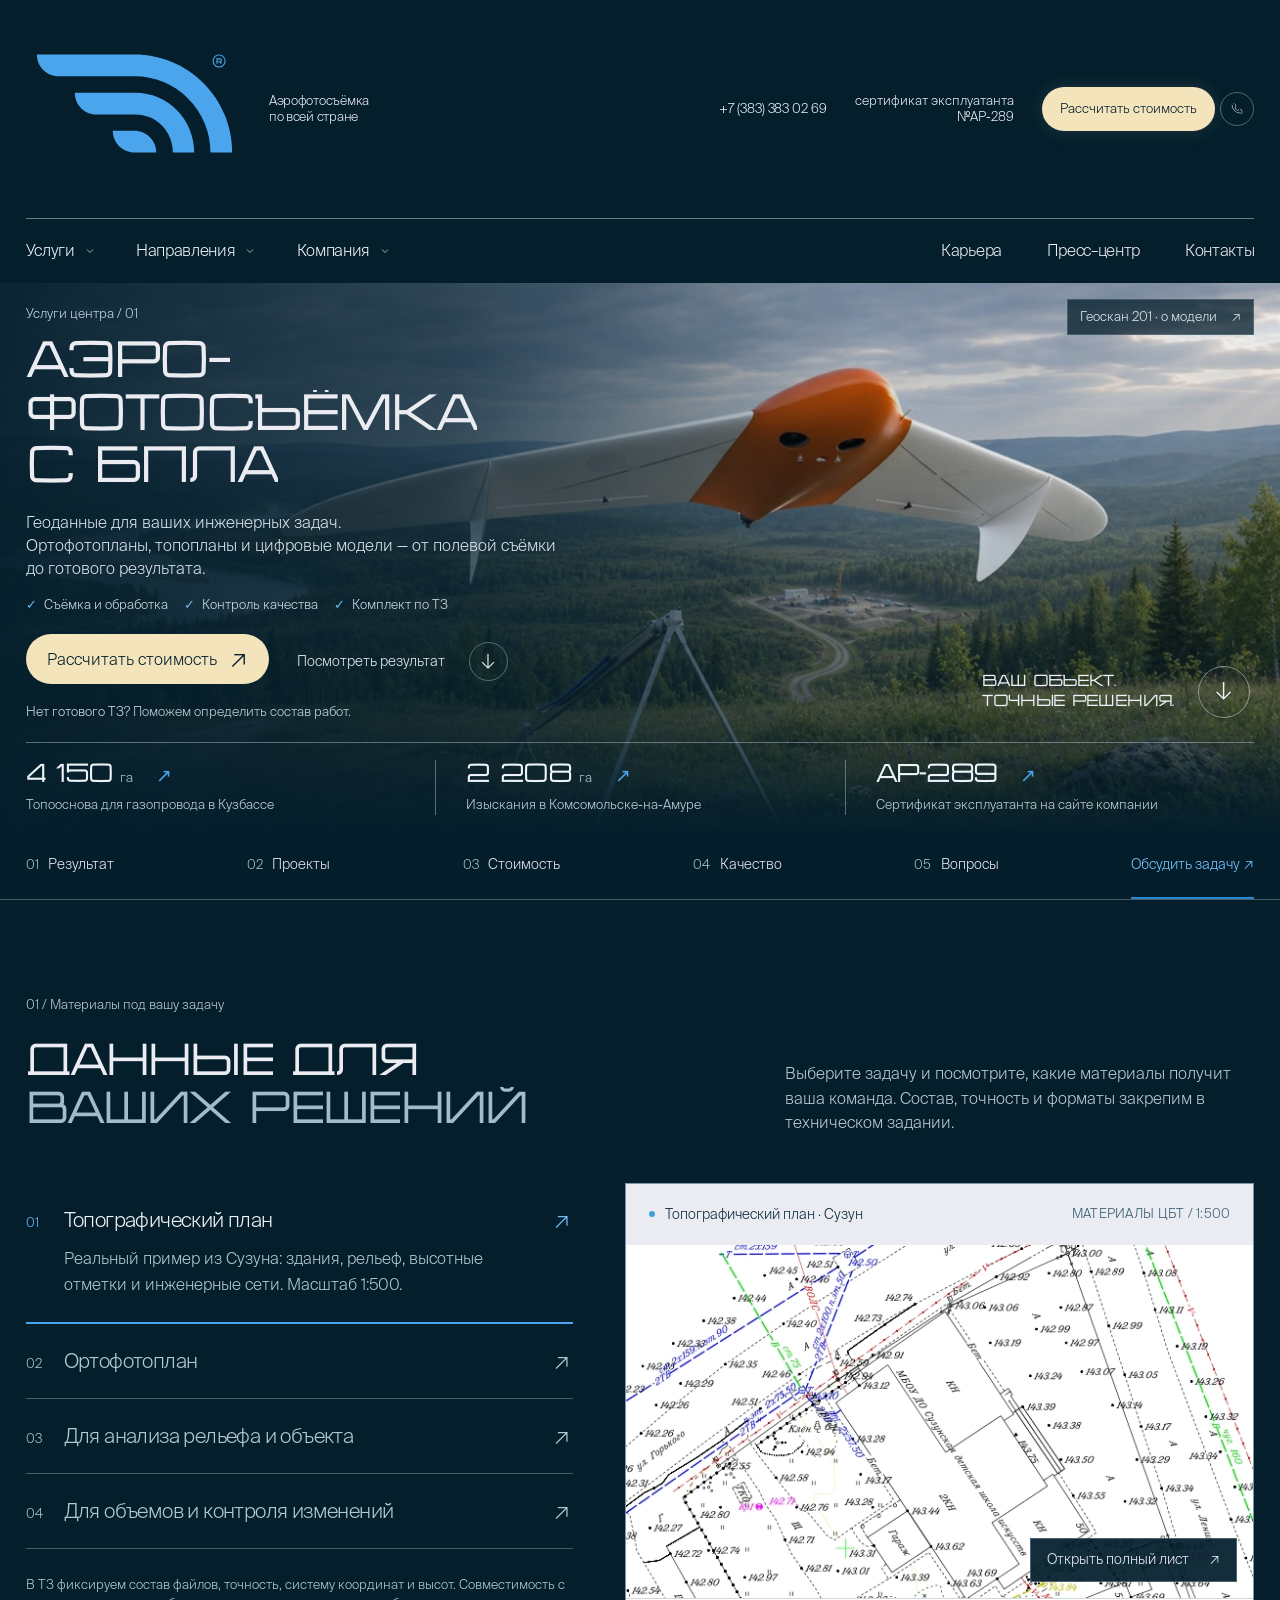
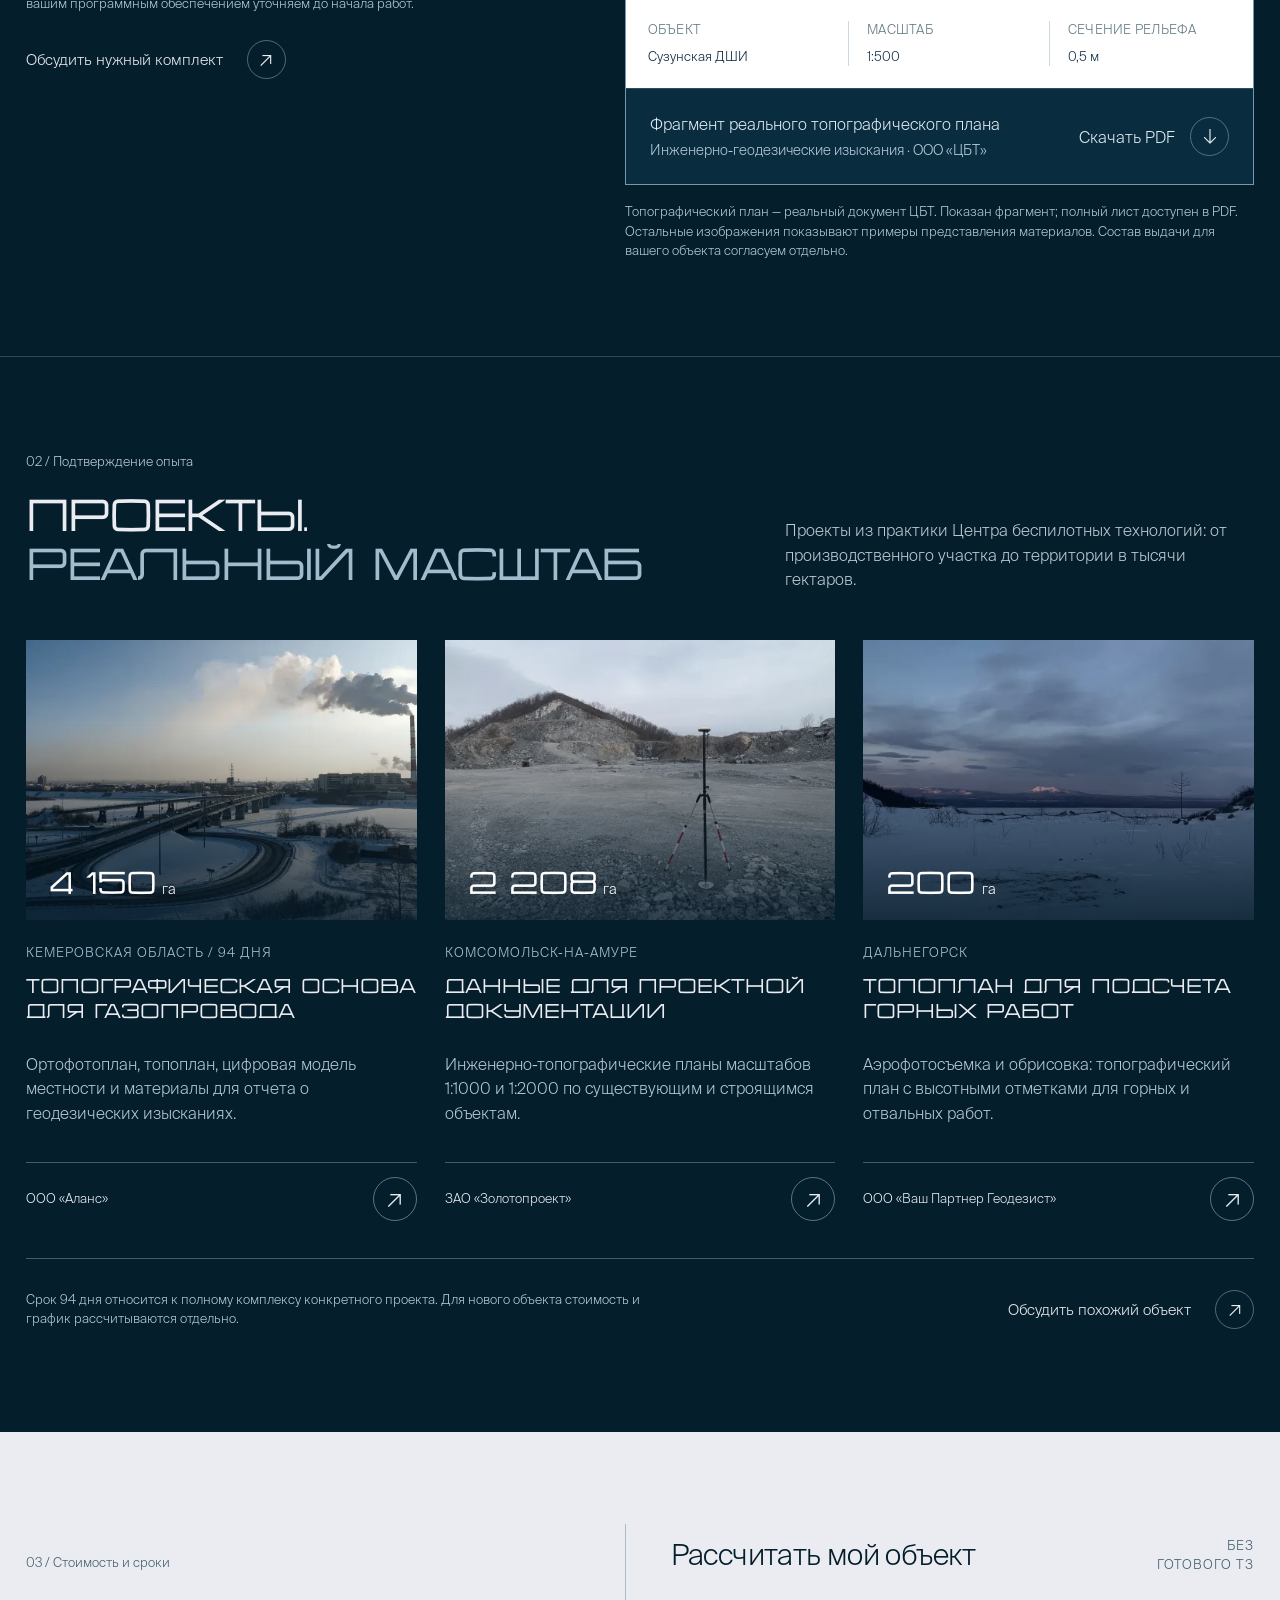
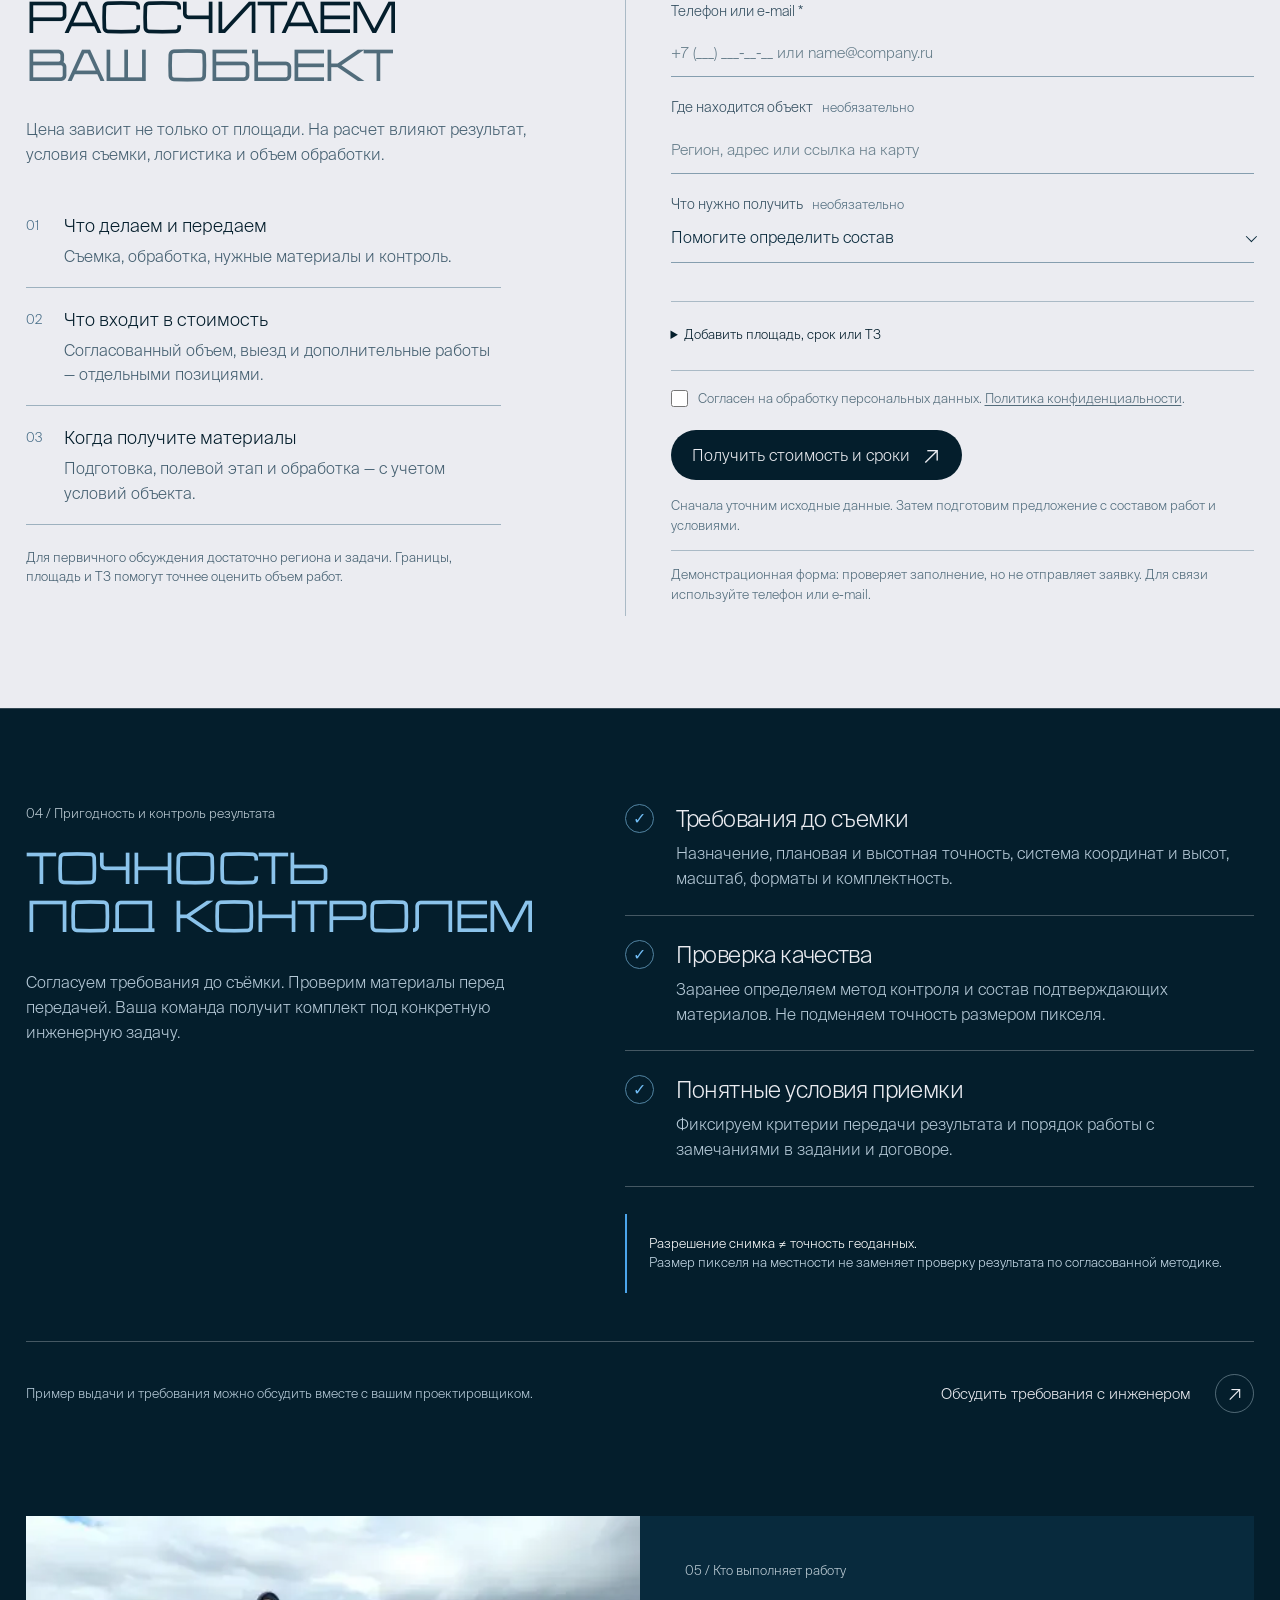
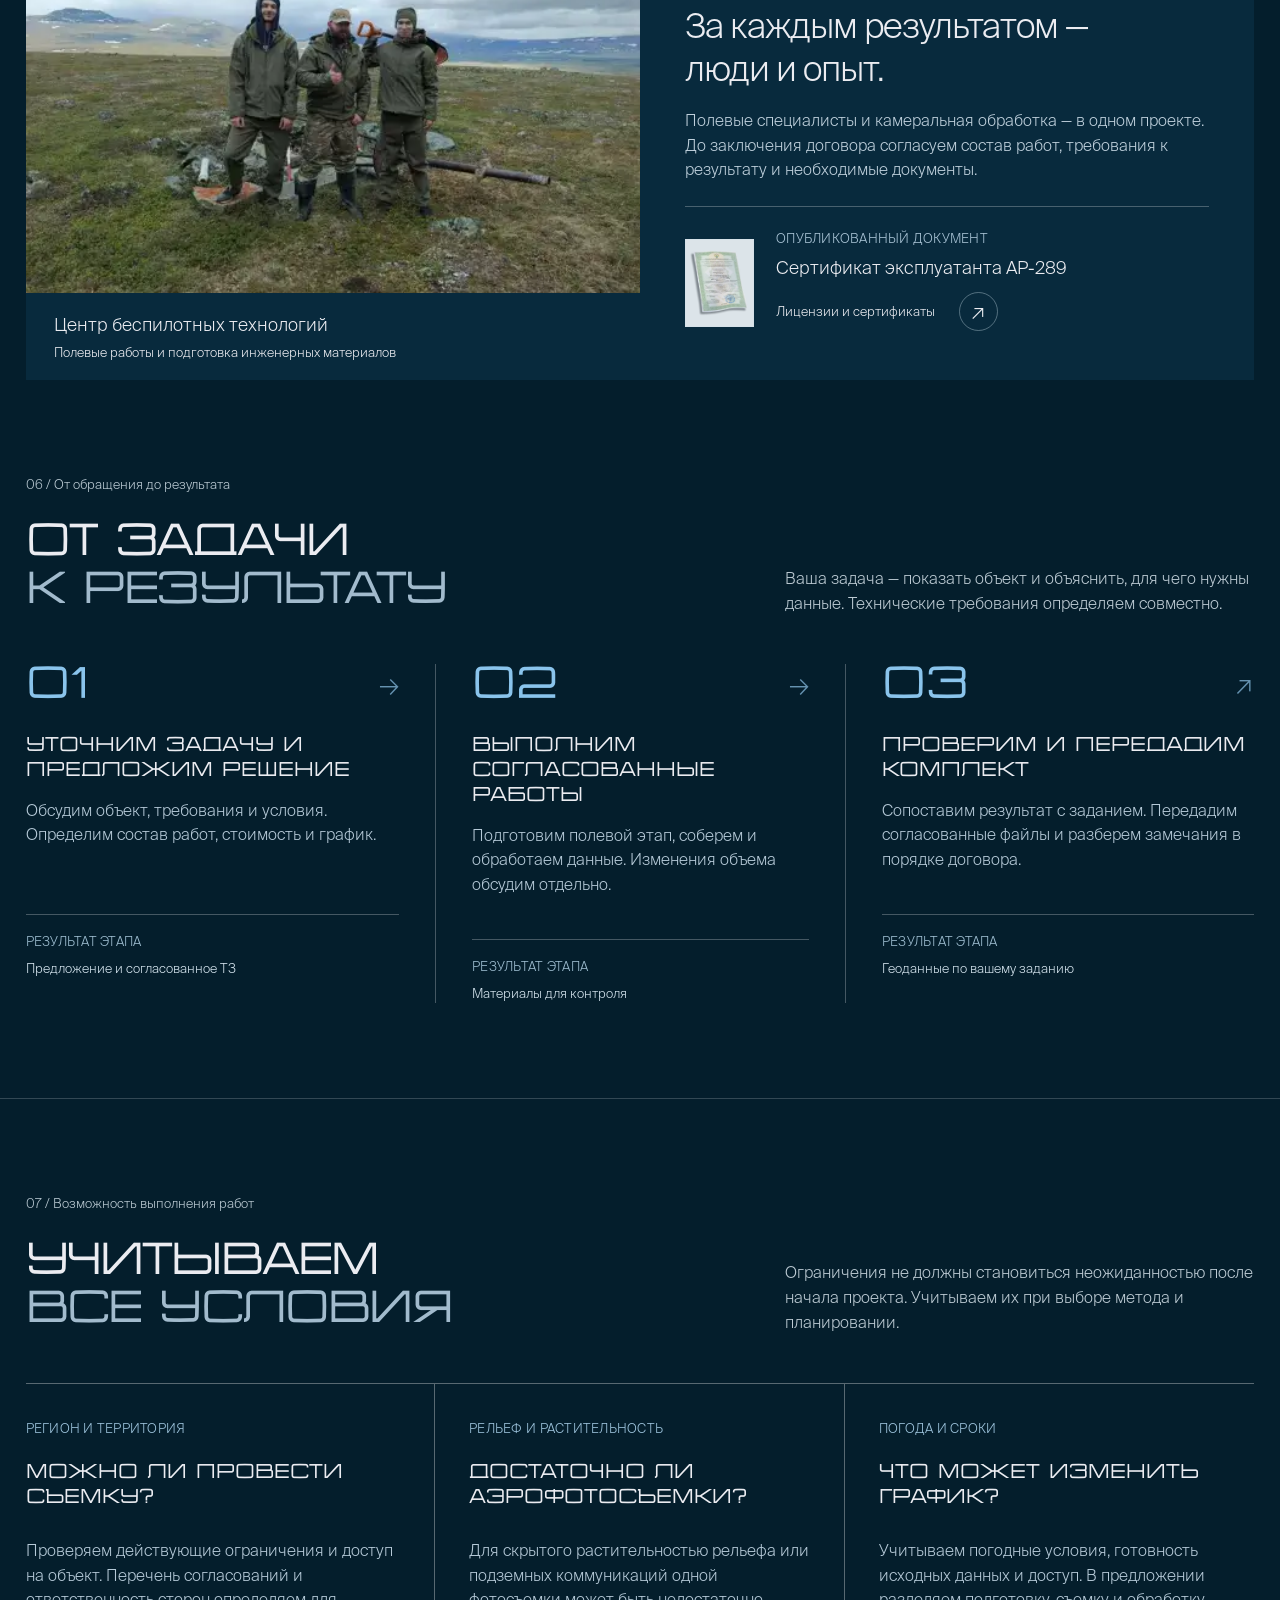
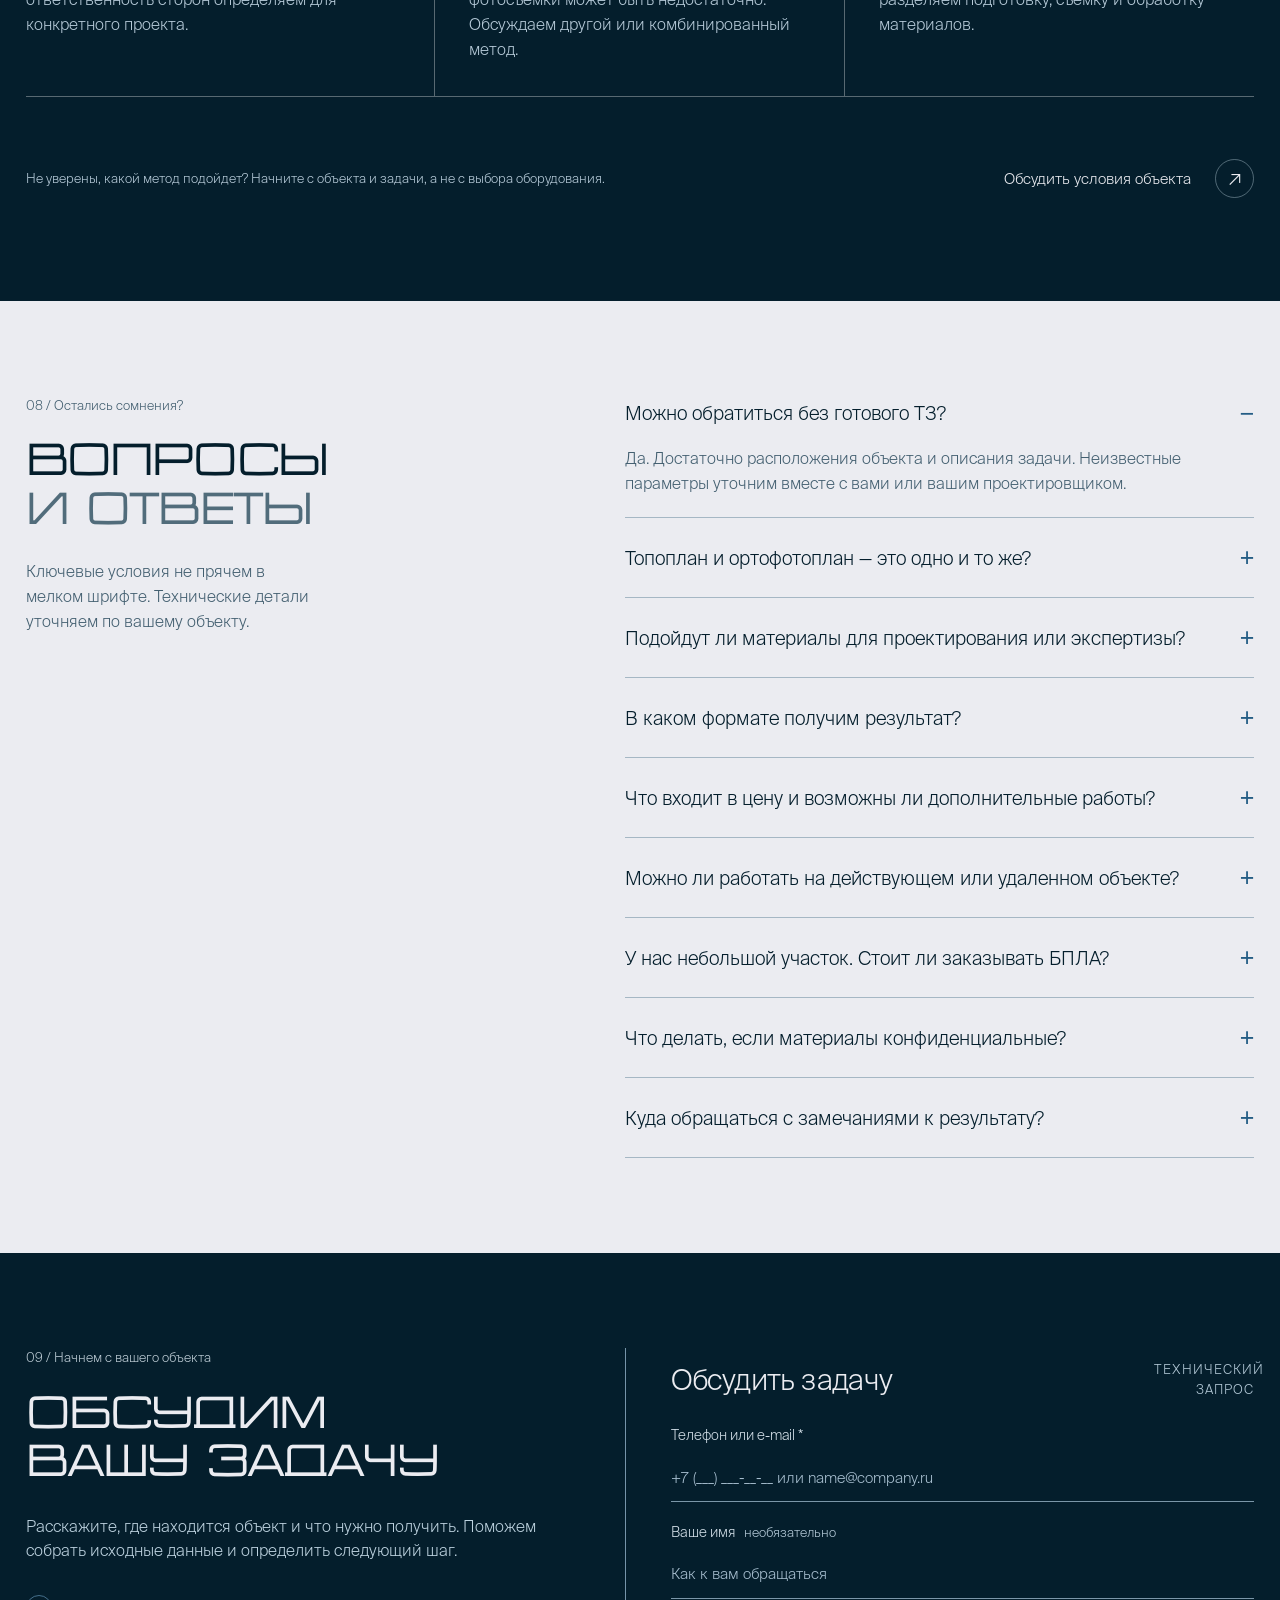
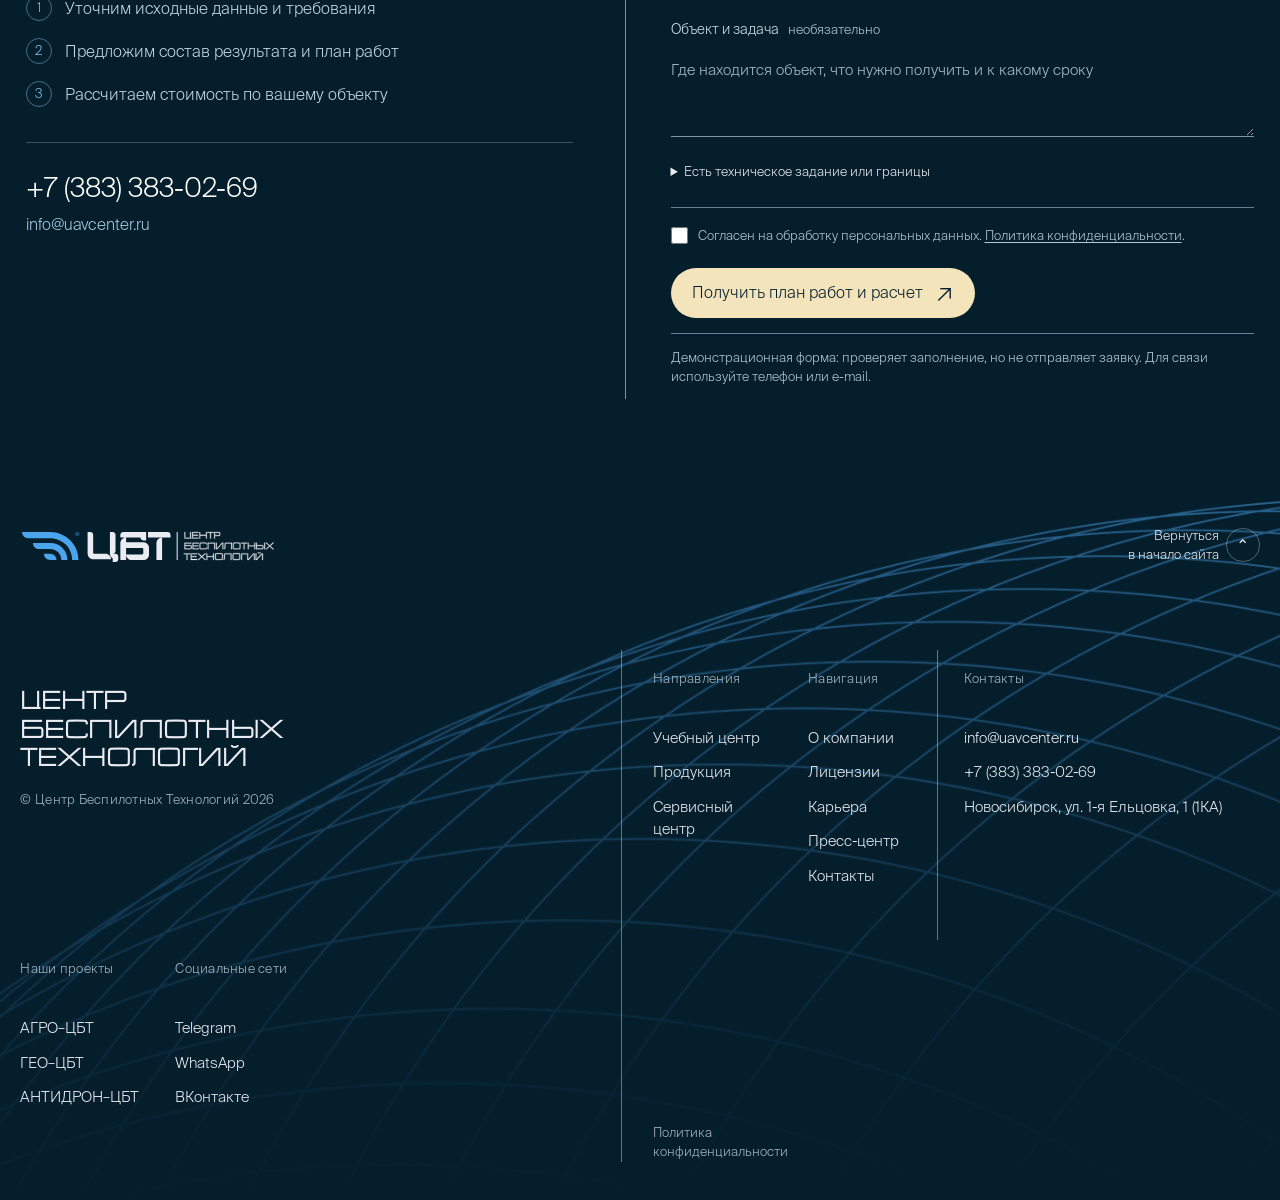
==== commit b92ee7d0: "Refresh Geoscan hero landscape while preserving image dimensions" ====
--- a/index.html
+++ b/index.html
@@ -5,7 +5,7 @@
 <meta charset="utf-8"/><meta content="width=device-width,initial-scale=1" name="viewport"/>
 <title>Аэрофотосъёмка с БПЛА для бизнеса — Центр беспилотных технологий</title>
 <meta content="Аэрофотосъёмка для проектирования, строительства и горных работ. Ортофотопланы, топопланы и цифровые модели. Рассчитайте стоимость и сроки для вашего объекта." name="description"/>
-<meta content="noindex,nofollow" name="robots"/><link href="styles.css" rel="stylesheet"/><link href="assets/favicon.svg" rel="icon" type="image/svg+xml"/><link as="font" crossorigin="" href="assets/SuisseIntl.woff2" rel="preload" type="font/woff2"/><meta content="Аэрофотосъёмка с БПЛА — UAV Center" property="og:title"/><meta content="От полевого сбора до готовых геоданных. Страница услуги Центра беспилотных технологий." property="og:description"/><meta content="website" property="og:type"/><meta content="#041e2c" name="theme-color"/><script defer="" src="app.js?v=8"></script><meta content="https://moriarty32.github.io/uavcenter-uslugi/assets/preview.jpg?v=9" property="og:image"/><meta content="1440" property="og:image:width"/><meta content="1000" property="og:image:height"/><meta content="UAV Center — аэрофотосъёмка с БПЛА под вашу задачу" property="og:image:alt"/><meta content="https://moriarty32.github.io/uavcenter-uslugi/" property="og:url"/><meta content="ru_RU" property="og:locale"/><meta content="summary_large_image" name="twitter:card"/><link href="brand.css?v=2" rel="stylesheet"/><script defer="" src="brand-motion.js?v=5"></script><link href="original-chrome.css?v=3" rel="stylesheet"/><script defer="" src="original-chrome.js?v=4"></script><link href="refinement.css?v=4" rel="stylesheet"/><script defer="" src="estimate.js?v=6"></script><link href="responsive-v5.css?v=10" rel="stylesheet"/>
+<meta content="noindex,nofollow" name="robots"/><link href="styles.css" rel="stylesheet"/><link href="assets/favicon.svg" rel="icon" type="image/svg+xml"/><link as="font" crossorigin="" href="assets/SuisseIntl.woff2" rel="preload" type="font/woff2"/><meta content="Аэрофотосъёмка с БПЛА — UAV Center" property="og:title"/><meta content="От полевого сбора до готовых геоданных. Страница услуги Центра беспилотных технологий." property="og:description"/><meta content="website" property="og:type"/><meta content="#041e2c" name="theme-color"/><script defer="" src="app.js?v=8"></script><meta content="https://moriarty32.github.io/uavcenter-uslugi/assets/preview.jpg?v=12" property="og:image"/><meta content="1440" property="og:image:width"/><meta content="1000" property="og:image:height"/><meta content="UAV Center — аэрофотосъёмка с БПЛА под вашу задачу" property="og:image:alt"/><meta content="https://moriarty32.github.io/uavcenter-uslugi/" property="og:url"/><meta content="ru_RU" property="og:locale"/><meta content="summary_large_image" name="twitter:card"/><link href="brand.css?v=2" rel="stylesheet"/><script defer="" src="brand-motion.js?v=5"></script><link href="original-chrome.css?v=3" rel="stylesheet"/><script defer="" src="original-chrome.js?v=4"></script><link href="refinement.css?v=4" rel="stylesheet"/><script defer="" src="estimate.js?v=6"></script><link href="responsive-v5.css?v=10" rel="stylesheet"/>
 <link href="responsive-v6.css?v=6" rel="stylesheet"/><link href="results-v7.css?v=7" rel="stylesheet"/><link href="client-v8.css?v=8" rel="stylesheet"/><link href="hero-v9.css?v=9" rel="stylesheet"/><script defer="" src="responsive-v5.js?v=5"></script><script defer="" src="hero-v9.js?v=9"></script><link rel="stylesheet" href="buttons.css?v=11">
 </head>
 <body class="brand-aligned">
@@ -16,7 +16,7 @@
 <div class="header-contact"><a class="phone" href="tel:+73833830269">+7 (383) 383 02 69</a><a class="header-certificate" href="https://uavcenter.ru/sertyfikat-ekspluatanta/">сертификат эксплуатанта<br/>№АР-289</a><a aria-controls="estimate-dialog" aria-haspopup="dialog" class="btn header-estimate" data-estimate-open="" href="#price"><span class="roll-label"><span class="roll-primary">Рассчитать стоимость</span><span aria-hidden="true" class="roll-secondary">Рассчитать стоимость</span></span></a><a aria-label="Позвонить в Центр" class="header-call" href="tel:+73833830269"><img alt="" height="38" src="assets/phone-original.svg" width="38"/></a></div>
 <button aria-controls="main-nav" aria-expanded="false" aria-label="Открыть меню" class="mobile-menu" type="button"><span></span><span></span></button>
 </div><nav aria-label="Основная навигация" class="main-nav" id="main-nav"><details class="nav-group"><summary><span class="roll-label"><span class="roll-primary">Услуги</span><span aria-hidden="true" class="roll-secondary">Услуги</span></span><svg aria-hidden="true" viewbox="0 0 12 12"><path d="m3 4.5 3 3 3-3"></path></svg></summary><div class="nav-dropdown mega-panel mega-panel-0"><div class="mega-links"><a class="mega-link" href="#results"><span aria-hidden="true" class="mega-number">/ 01</span><span class="mega-name">Геодезическая<br/>аэрофотосъёмка</span><span aria-hidden="true" class="mega-arrow">↗</span></a><a class="mega-link" href="https://uavcenter.ru/vozdushnoe-lazernoe-skanirovanie/"><span aria-hidden="true" class="mega-number">/ 02</span><span class="mega-name">Воздушно–лазерное<br/>сканирование</span><span aria-hidden="true" class="mega-arrow">↗</span></a><a class="mega-link" href="https://uavcenter.ru/vektorizaciya/"><span aria-hidden="true" class="mega-number">/ 03</span><span class="mega-name">Векторизация<br/>топосъёмки</span><span aria-hidden="true" class="mega-arrow">↗</span></a><a class="mega-link" href="https://uavcenter.ru/aerofotosemka-dlya-selskogo-hozyajstva/"><span aria-hidden="true" class="mega-number">/ 04</span><span class="mega-name">Аэрофотосъёмка для<br/>сельского хозяйства</span><span aria-hidden="true" class="mega-arrow">↗</span></a><a class="mega-link" href="https://uavcenter.ru/obrabotka-agrodronami/"><span aria-hidden="true" class="mega-number">/ 05</span><span class="mega-name">Внесение средств<br/>защиты растений</span><span aria-hidden="true" class="mega-arrow">↗</span></a><a class="mega-link" href="https://uavcenter.ru/markshejderskaya-semka/"><span aria-hidden="true" class="mega-number">/ 06</span><span class="mega-name">Подсчёт объёмов<br/>складских запасов</span><span aria-hidden="true" class="mega-arrow">↗</span></a><a class="mega-link" href="https://uavcenter.ru/semka-s-drona/"><span aria-hidden="true" class="mega-number">/ 07</span><span class="mega-name">Художественная<br/>аэрофотосъёмка</span><span aria-hidden="true" class="mega-arrow">↗</span></a><a class="mega-link" href="https://uavcenter.ru/sertyfikat-ekspluatanta/"><span aria-hidden="true" class="mega-number">/ 08</span><span class="mega-name">Сертификат<br/>эксплуатанта</span><span aria-hidden="true" class="mega-arrow">↗</span></a></div><div class="mega-bottom"><span>Центр беспилотных технологий</span><a aria-controls="estimate-dialog" aria-haspopup="dialog" data-estimate-open="" href="#price">Рассчитать стоимость <span aria-hidden="true">↗</span></a></div></div></details><details class="nav-group"><summary><span class="roll-label"><span class="roll-primary">Направления</span><span aria-hidden="true" class="roll-secondary">Направления</span></span><svg aria-hidden="true" viewbox="0 0 12 12"><path d="m3 4.5 3 3 3-3"></path></svg></summary><div class="nav-dropdown mega-panel mega-panel-1"><div class="mega-links"><a class="mega-link" href="https://uavcenter.ru/uchebnyj-centr-bpla/"><span aria-hidden="true" class="mega-number">/ 01</span><span class="mega-name">Учебный центр</span><span aria-hidden="true" class="mega-arrow">↗</span></a><a class="mega-link" href="https://uavcenter.ru/remont-kvadrokopterov-bpla/"><span aria-hidden="true" class="mega-number">/ 02</span><span class="mega-name">Сервисный центр</span><span aria-hidden="true" class="mega-arrow">↗</span></a><a class="mega-link" href="https://uavcenter.ru/promyshlennye-drony-bpla/"><span aria-hidden="true" class="mega-number">/ 03</span><span class="mega-name">Продукция</span><span aria-hidden="true" class="mega-arrow">↗</span></a></div><div class="mega-courses"><p>Обучение пилотированию</p><a href="https://uavcenter.ru/uchebnyj-centr-bpla/kursy-kvadrokoptera/">Базовая подготовка <span>↗</span></a><a href="https://uavcenter.ru/uchebnyj-centr-bpla/operator-bpla/">Оператор БПЛА <span>↗</span></a><a href="https://uavcenter.ru/uchebnyj-centr-bpla/geodeziya/">Геодезия и 3D-моделирование <span>↗</span></a></div><div class="mega-bottom"><span>Центр беспилотных технологий</span><a aria-controls="estimate-dialog" aria-haspopup="dialog" data-estimate-open="" href="#price">Рассчитать стоимость <span aria-hidden="true">↗</span></a></div></div></details><details class="nav-group"><summary><span class="roll-label"><span class="roll-primary">Компания</span><span aria-hidden="true" class="roll-secondary">Компания</span></span><svg aria-hidden="true" viewbox="0 0 12 12"><path d="m3 4.5 3 3 3-3"></path></svg></summary><div class="nav-dropdown mega-panel mega-panel-2"><div class="mega-links"><a class="mega-link" href="https://uavcenter.ru/about/"><span aria-hidden="true" class="mega-number">/ 01</span><span class="mega-name">О компании</span><span aria-hidden="true" class="mega-arrow">↗</span></a><a class="mega-link" href="https://uavcenter.ru/documents/#lic"><span aria-hidden="true" class="mega-number">/ 02</span><span class="mega-name">Лицензии</span><span aria-hidden="true" class="mega-arrow">↗</span></a><a class="mega-link" href="https://uavcenter.ru/documents/#ser"><span aria-hidden="true" class="mega-number">/ 03</span><span class="mega-name">Сертификаты</span><span aria-hidden="true" class="mega-arrow">↗</span></a></div><div class="mega-bottom"><span>Центр беспилотных технологий</span><a aria-controls="estimate-dialog" aria-haspopup="dialog" data-estimate-open="" href="#price">Рассчитать стоимость <span aria-hidden="true">↗</span></a></div></div></details><div class="nav-right"><a href="https://uavcenter.ru/career/"><span class="roll-label"><span class="roll-primary">Карьера</span><span aria-hidden="true" class="roll-secondary">Карьера</span></span></a><a href="https://uavcenter.ru/news/"><span class="roll-label"><span class="roll-primary">Пресс–центр</span><span aria-hidden="true" class="roll-secondary">Пресс–центр</span></span></a><a href="https://uavcenter.ru/contacts/"><span class="roll-label"><span class="roll-primary">Контакты</span><span aria-hidden="true" class="roll-secondary">Контакты</span></span></a></div></nav></header>
-<main id="main"><section class="hero"><div aria-hidden="true" class="hero-photo"><picture><img alt="" decoding="async" fetchpriority="high" height="600" sizes="100vw" src="assets/hero-geoscan201-v8-1920.webp" srcset="assets/hero-geoscan201-v8-1024.webp 1024w, assets/hero-geoscan201-v8-1440.webp 1440w, assets/hero-geoscan201-v8-1920.webp 1920w" width="1920"/></picture></div>
+<main id="main"><section class="hero"><div aria-hidden="true" class="hero-photo"><picture><img alt="" decoding="async" fetchpriority="high" height="600" sizes="100vw" src="assets/hero-geoscan201-landscape-1920.webp" srcset="assets/hero-geoscan201-landscape-1024.webp 1024w, assets/hero-geoscan201-landscape-1440.webp 1440w, assets/hero-geoscan201-landscape-1920.webp 1920w" width="1920"/></picture></div>
 <div class="container">
 <div class="hero-main">
 <div class="hero-copy"><div class="eyebrow">Услуги центра / 01</div>
@@ -27,8 +27,8 @@
 </div>
 <div class="hero-aside"><svg aria-hidden="true" class="brand-target" fill="none" viewbox="0 0 100 100"><g stroke="#ebecf1" stroke-width="1.3"><path d="M13 35V13H35M65 13H87V35M87 65V87H65M35 87H13V65"></path><path d="M30 42L22 50L30 58M70 42L78 50L70 58"></path></g><g stroke="#4ba5ec" stroke-width="1.6"><path d="M42 30L50 22L58 30M42 70L50 78L58 70"></path><path d="M42 50H58M50 42V58"></path></g></svg><div class="hero-aside-copy">Ваш объект.<br/>Точные решения.</div><p>Проектирование · строительство<br/>горные работы</p><a aria-label="Перейти к результатам" class="scene-next" href="#results">↓</a></div>
 </div>
-<figure class="hero-aircraft-mobile"><picture><source sizes="calc(100vw - 38px)" srcset="assets/geoscan201-mobile-v8-640.webp 640w, assets/geoscan201-mobile-v8-1010.webp 1010w" type="image/webp"/><img alt="Реальный БПЛА самолётного типа Геоскан 201 — фотография производителя" decoding="async" height="470" src="assets/geoscan201-mobile-v8-1010.webp" width="1010"/></picture><figcaption><span>Геоскан 201 / БПЛА самолётного типа</span><a href="https://www.geoscan.ru/ru/products/geoscan201" rel="noopener" target="_blank">Фото производителя ↗</a></figcaption></figure><div class="hero-stats"><a class="hero-stat" href="#projects"><strong>4 150 <span>га</span><small>↗</small></strong><span>Топооснова для газопровода в Кузбассе</span></a><a class="hero-stat" href="#projects"><strong>2 208 <span>га</span><small>↗</small></strong><span>Изыскания в Комсомольске-на-Амуре</span></a><a class="hero-stat" href="#team"><strong class="stat-document">АР-289<small>↗</small></strong><span>Сертификат эксплуатанта на сайте компании</span></a></div>
-<a class="hero-photo-credit" href="https://www.geoscan.ru/ru/products/geoscan201" rel="noopener" target="_blank">Геоскан 201 · фото ГК «Геоскан» <span aria-hidden="true">↗</span></a></div></section><nav aria-label="Разделы страницы" class="page-nav"><div class="container"><a href="#results"><span>01</span> Результат</a><a href="#projects"><span>02</span> Проекты</a><a href="#price"><span>03</span> Стоимость</a><a href="#quality"><span>04</span> Качество</a><a href="#faq"><span>05</span> Вопросы</a><a class="jump" href="#brief">Обсудить задачу ↗</a></div></nav><section class="deliverables" id="results"><div class="container">
+<figure class="hero-aircraft-mobile"><picture><source sizes="calc(100vw - 38px)" srcset="assets/geoscan201-landscape-mobile-640.webp 640w, assets/geoscan201-landscape-mobile-1010.webp 1010w" type="image/webp"/><img alt="БПЛА самолётного типа Геоскан 201 на фоне речной долины" decoding="async" height="470" src="assets/geoscan201-landscape-mobile-1010.webp" width="1010"/></picture><figcaption><span>Геоскан 201 / БПЛА самолётного типа</span><a href="https://www.geoscan.ru/ru/products/geoscan201" rel="noopener" target="_blank">О модели ↗</a></figcaption></figure><div class="hero-stats"><a class="hero-stat" href="#projects"><strong>4 150 <span>га</span><small>↗</small></strong><span>Топооснова для газопровода в Кузбассе</span></a><a class="hero-stat" href="#projects"><strong>2 208 <span>га</span><small>↗</small></strong><span>Изыскания в Комсомольске-на-Амуре</span></a><a class="hero-stat" href="#team"><strong class="stat-document">АР-289<small>↗</small></strong><span>Сертификат эксплуатанта на сайте компании</span></a></div>
+<a class="hero-photo-credit" href="https://www.geoscan.ru/ru/products/geoscan201" rel="noopener" target="_blank">Геоскан 201 · о модели <span aria-hidden="true">↗</span></a></div></section><nav aria-label="Разделы страницы" class="page-nav"><div class="container"><a href="#results"><span>01</span> Результат</a><a href="#projects"><span>02</span> Проекты</a><a href="#price"><span>03</span> Стоимость</a><a href="#quality"><span>04</span> Качество</a><a href="#faq"><span>05</span> Вопросы</a><a class="jump" href="#brief">Обсудить задачу ↗</a></div></nav><section class="deliverables" id="results"><div class="container">
 <div class="section-head"><div><div class="eyebrow">01 / Материалы под вашу задачу</div><h2>Данные для<br/><span class="soft">ваших решений</span></h2></div><p>Выберите задачу и посмотрите, какие материалы получит ваша команда. Состав, точность и форматы закрепим в техническом задании.</p></div>
 <div class="result-grid">
 <div class="result-options"><div aria-label="Варианты выдаваемых материалов" aria-orientation="vertical" class="result-tabs" role="tablist"><button aria-controls="panel-topoplan" aria-selected="true" class="result-tab" data-panel="topoplan" id="tab-topoplan" role="tab"><span class="tab-number">01</span><span><h3>Топографический план</h3><p>Реальный пример из Сузуна: здания, рельеф, высотные отметки и инженерные сети. Масштаб 1:500.</p></span><span aria-hidden="true" class="tab-arrow">↗</span></button>
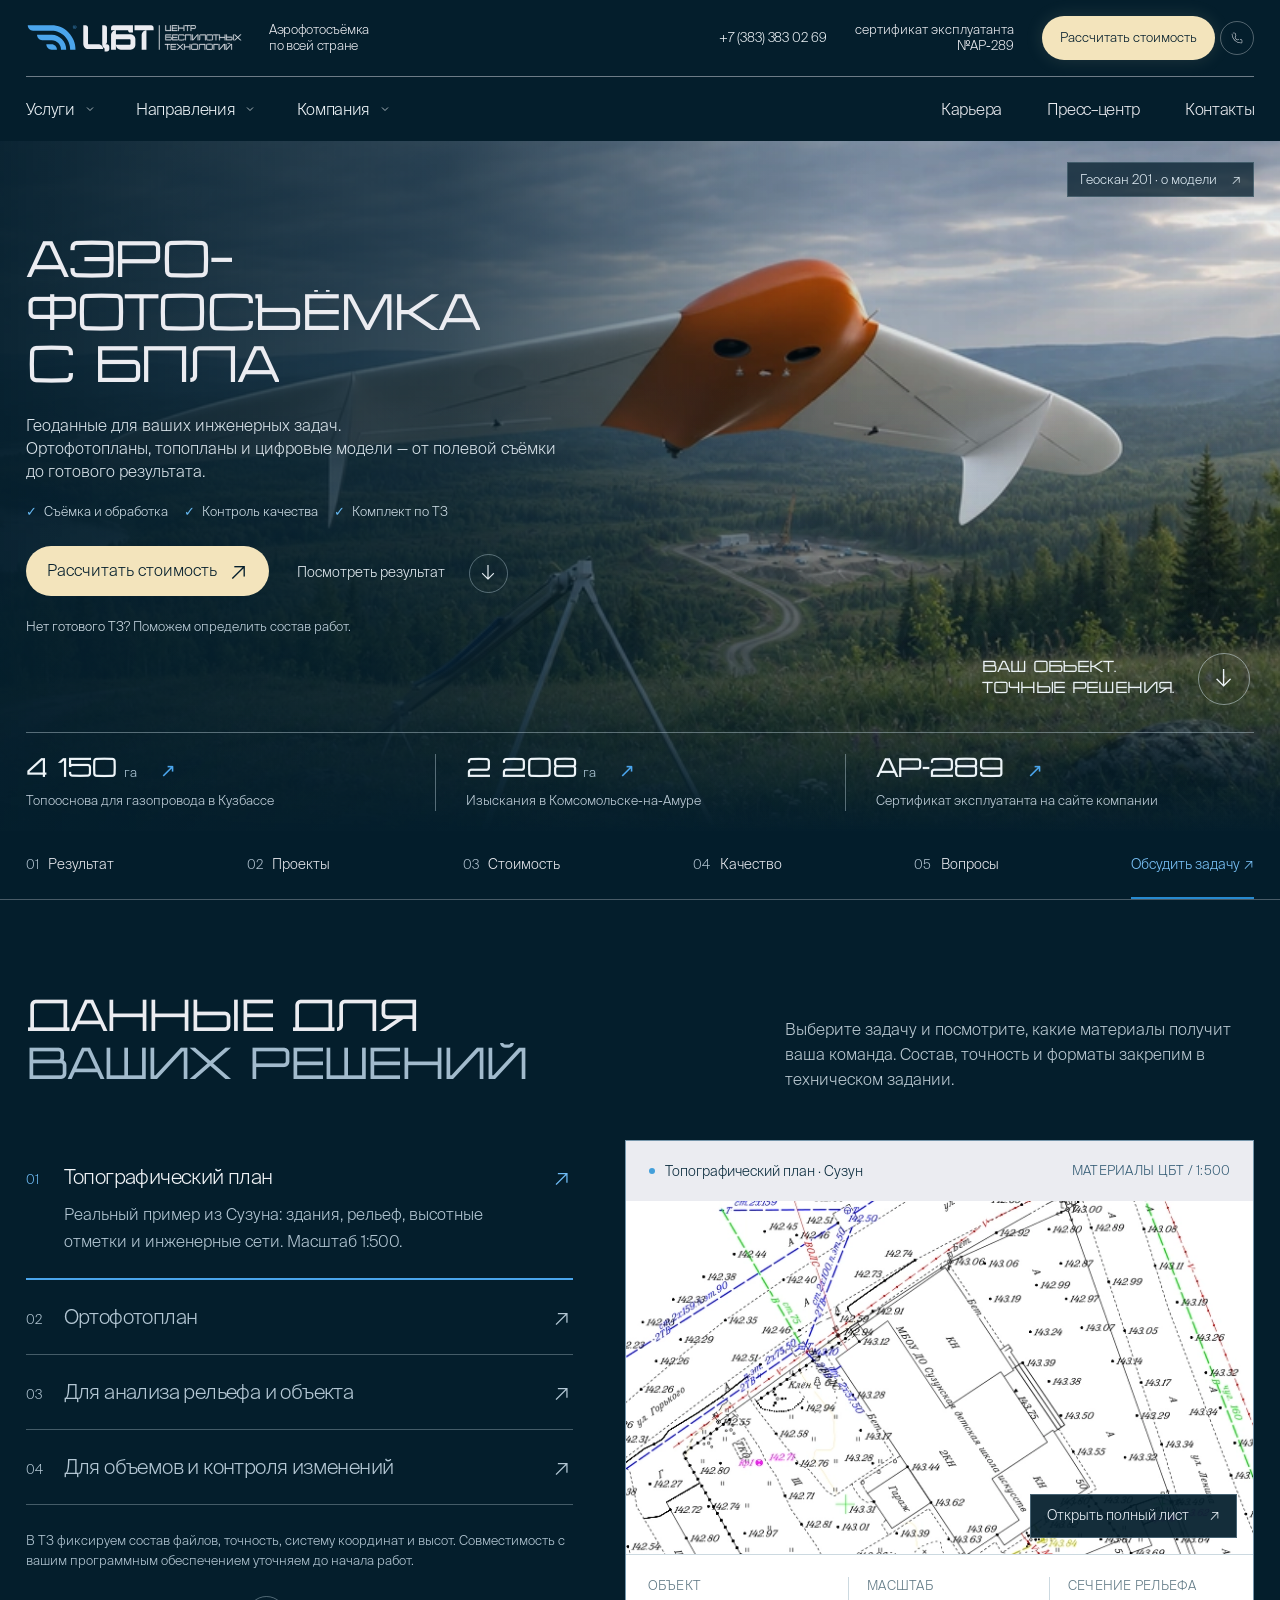
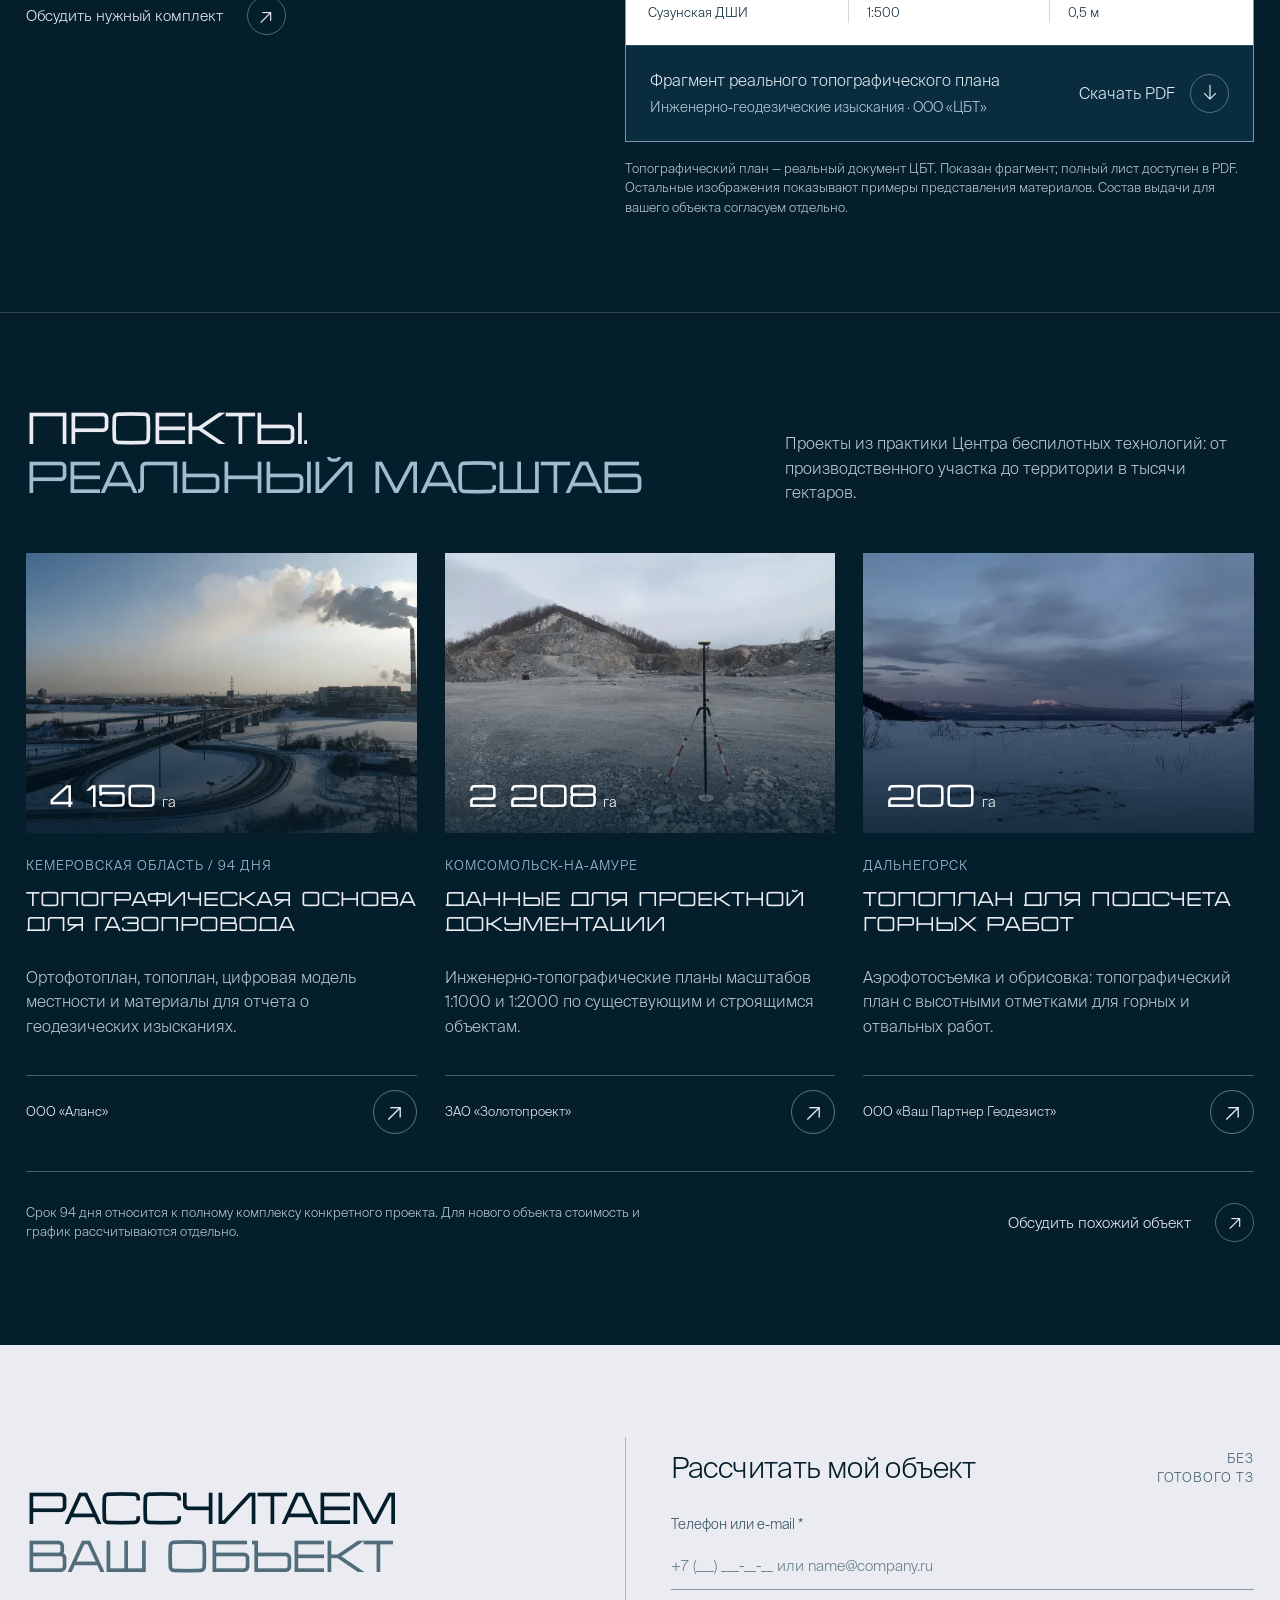
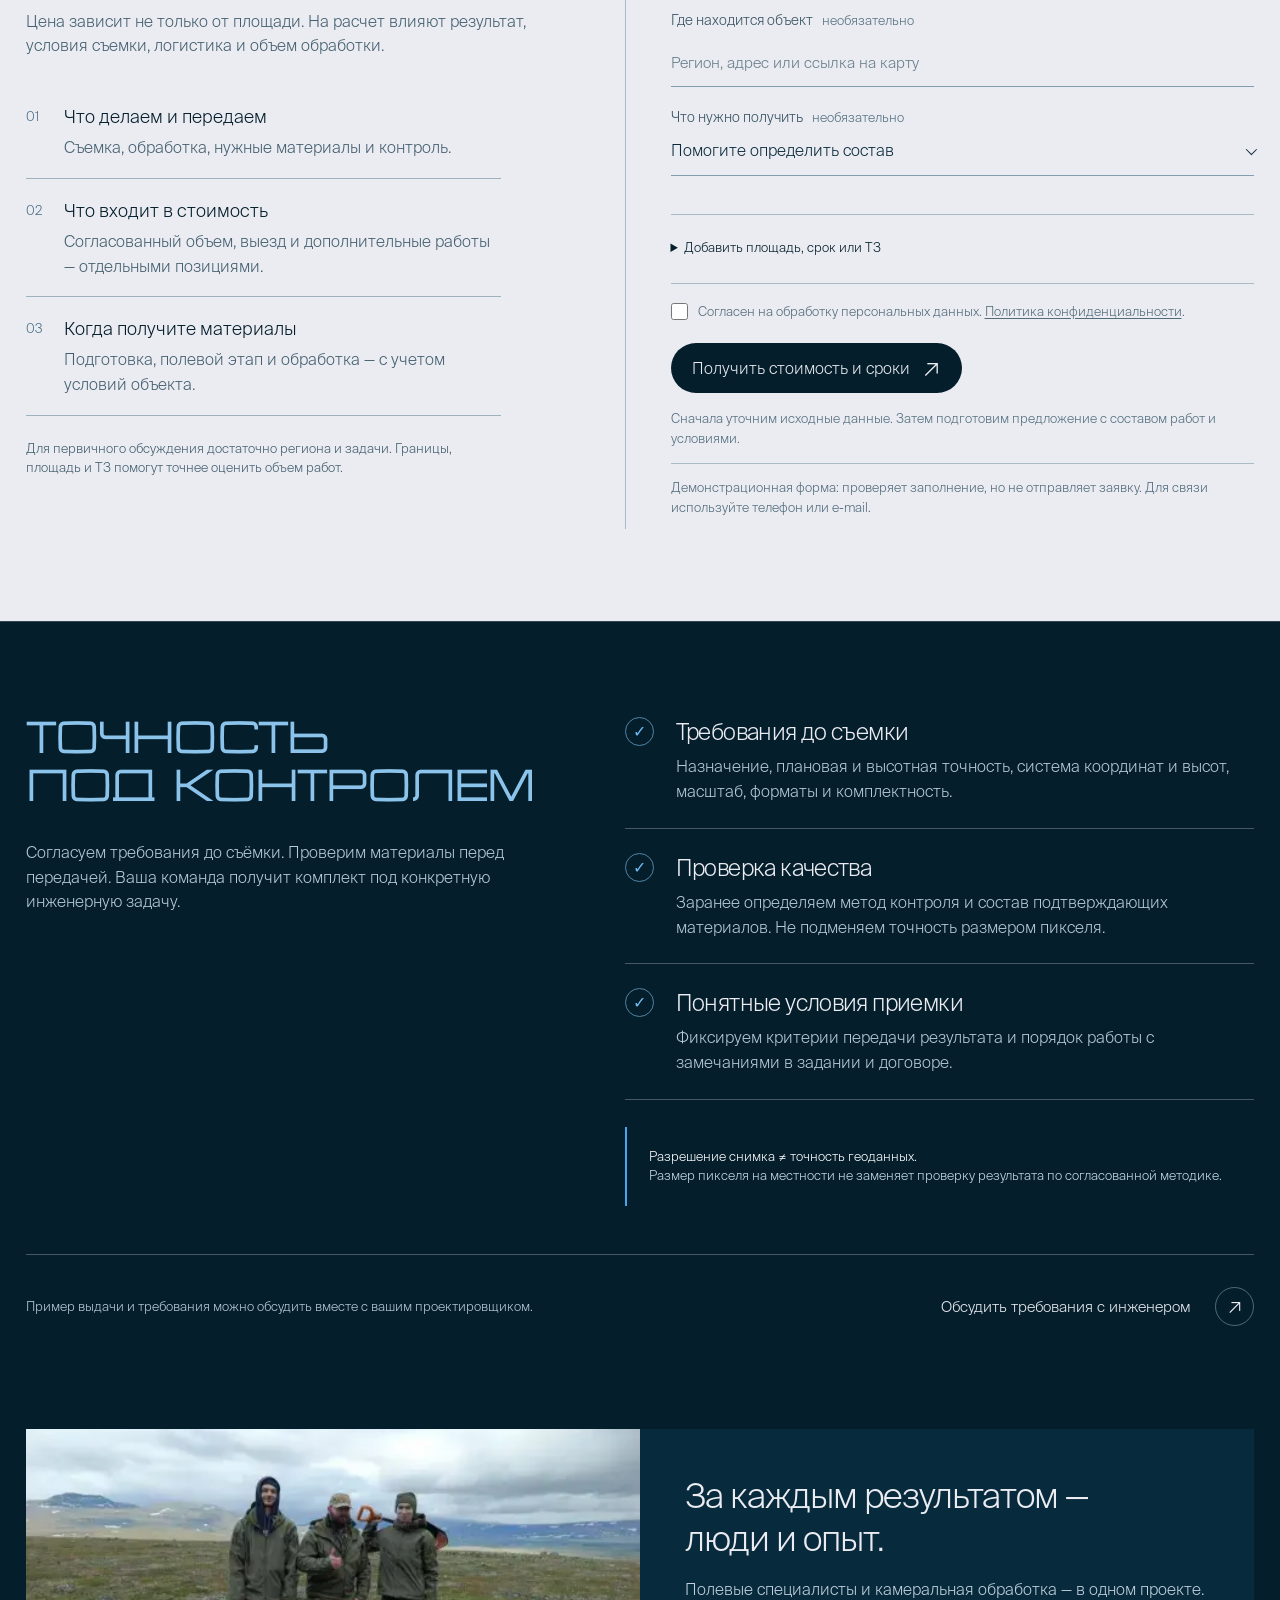
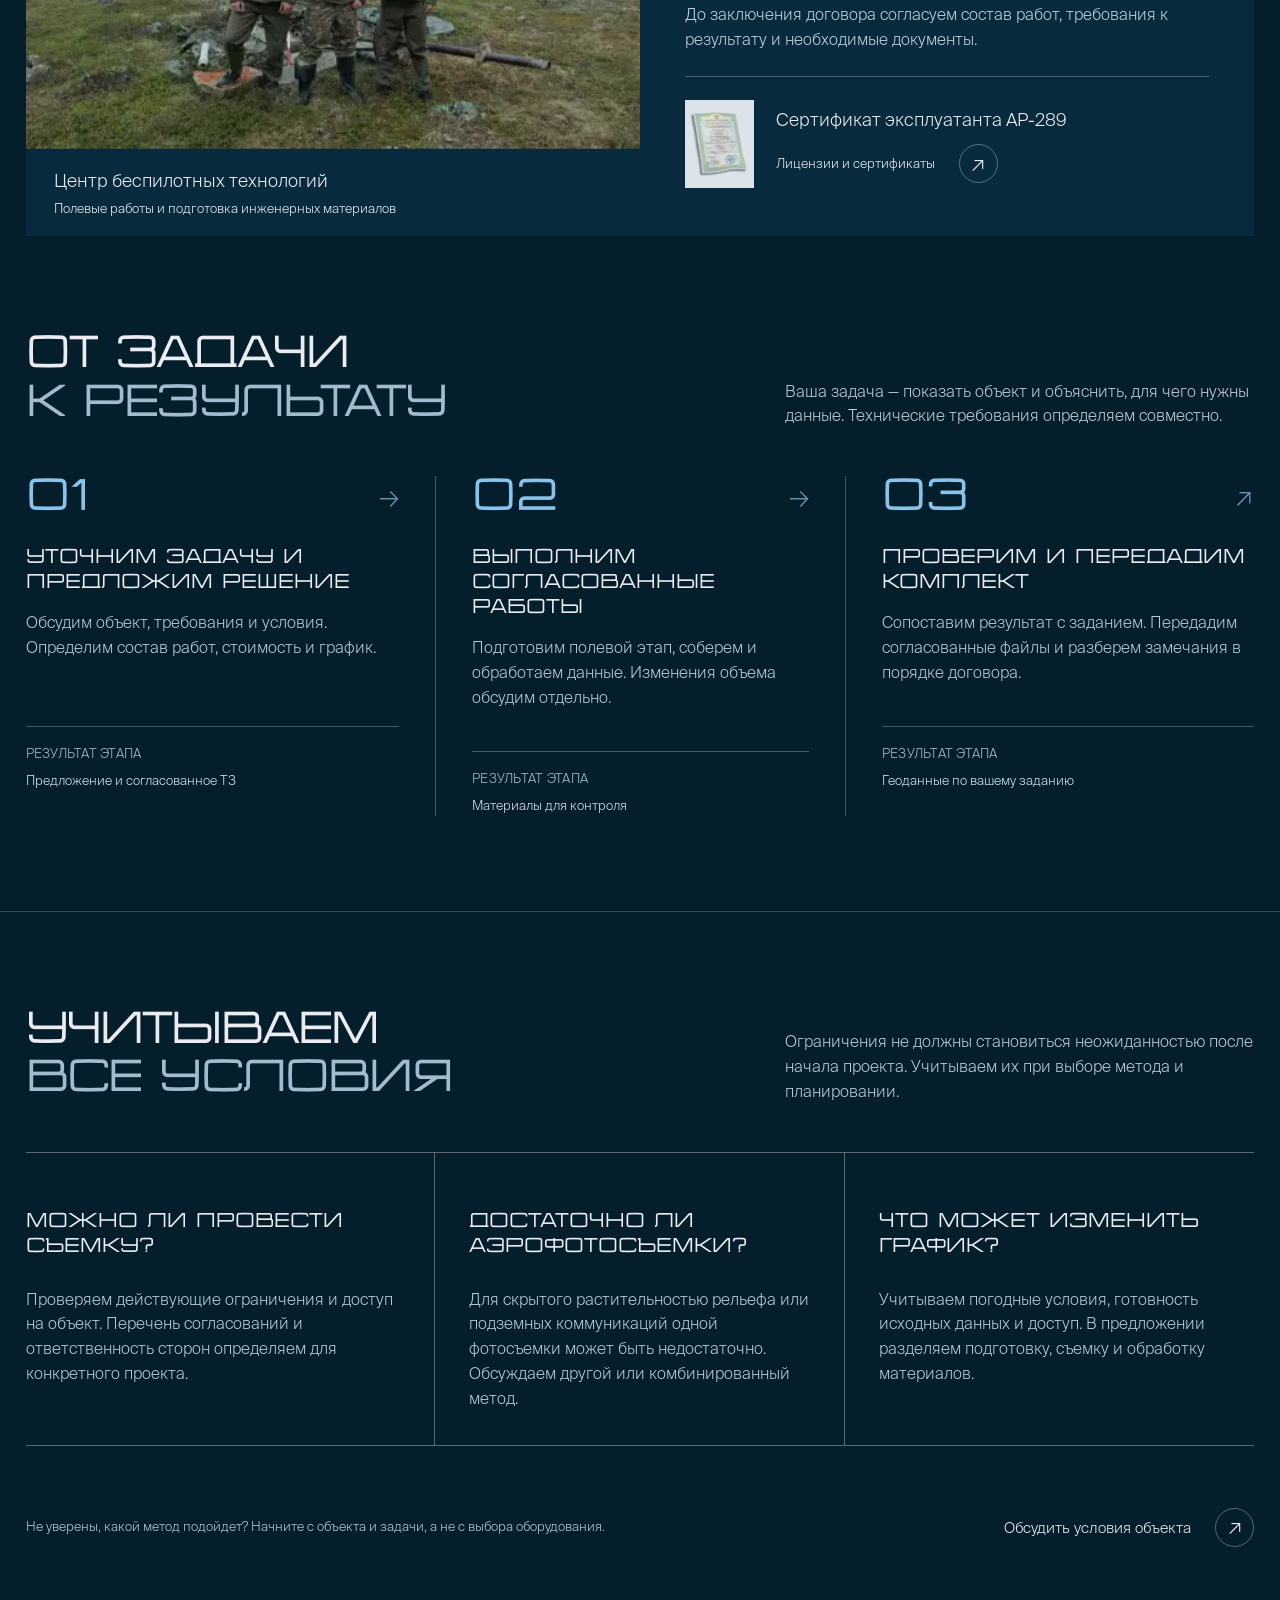
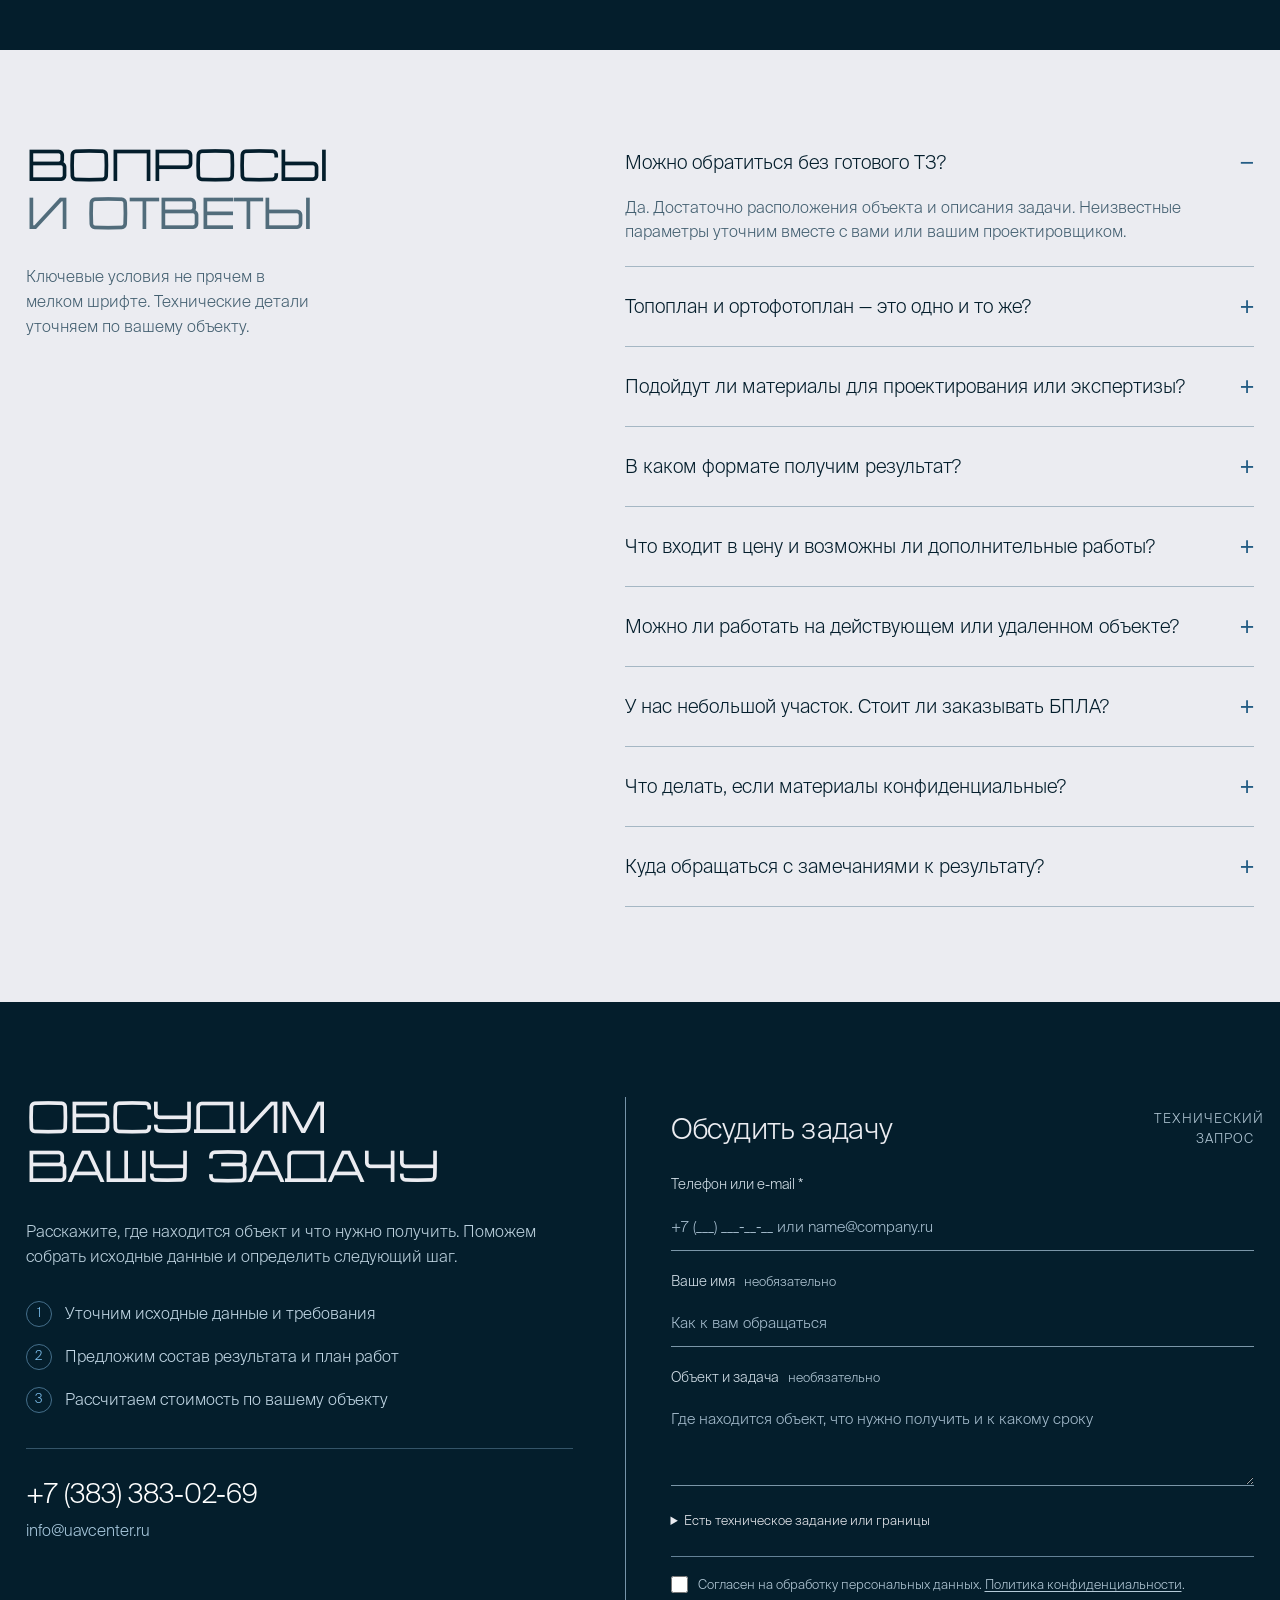
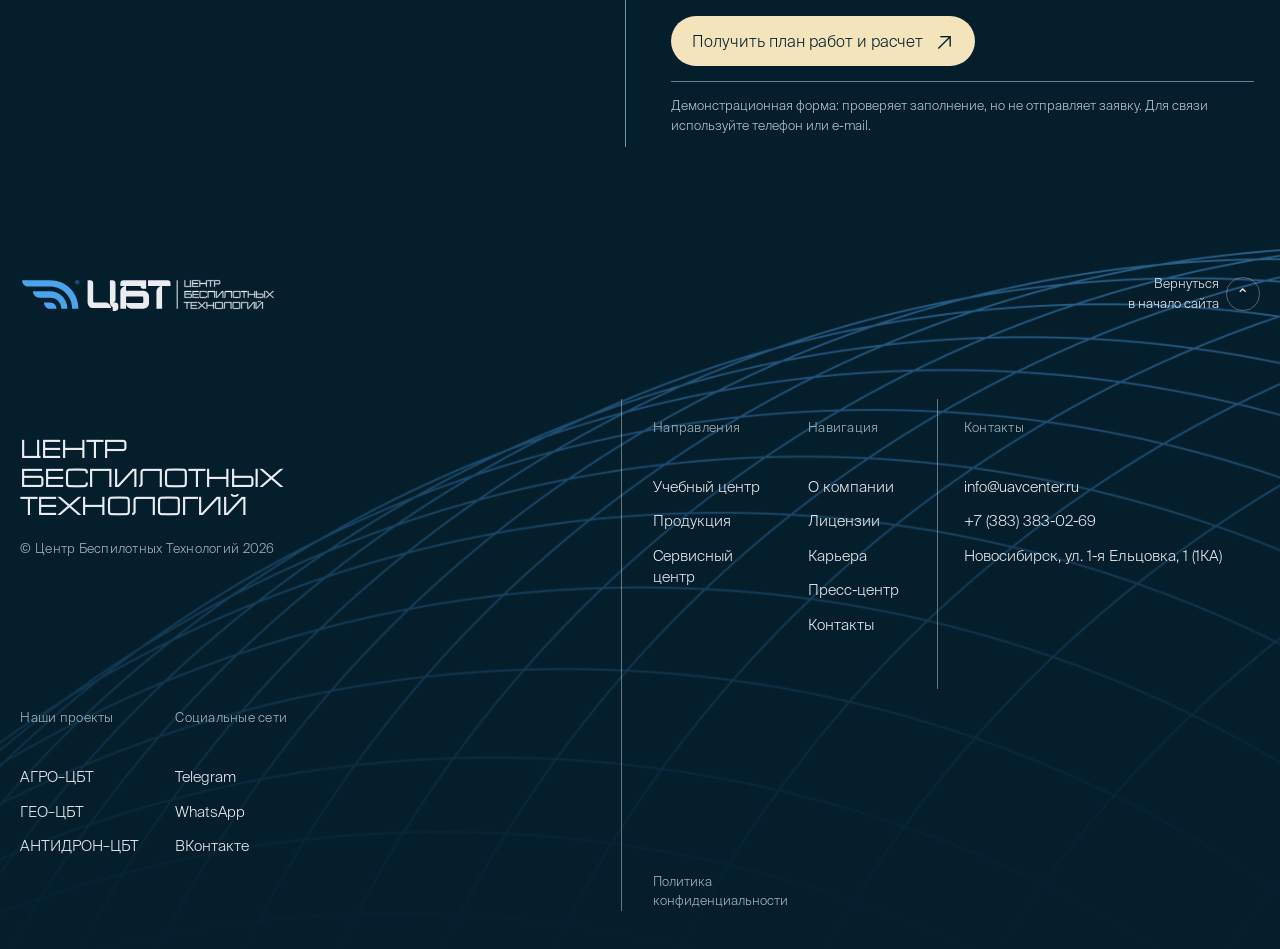
==== commit 2cf7ee51: "Remove decorative section overlines and mobile renumbering" ====
--- a/index.html
+++ b/index.html
@@ -5,8 +5,8 @@
 <meta charset="utf-8"/><meta content="width=device-width,initial-scale=1" name="viewport"/>
 <title>Аэрофотосъёмка с БПЛА для бизнеса — Центр беспилотных технологий</title>
 <meta content="Аэрофотосъёмка для проектирования, строительства и горных работ. Ортофотопланы, топопланы и цифровые модели. Рассчитайте стоимость и сроки для вашего объекта." name="description"/>
-<meta content="noindex,nofollow" name="robots"/><link href="styles.css" rel="stylesheet"/><link href="assets/favicon.svg" rel="icon" type="image/svg+xml"/><link as="font" crossorigin="" href="assets/SuisseIntl.woff2" rel="preload" type="font/woff2"/><meta content="Аэрофотосъёмка с БПЛА — UAV Center" property="og:title"/><meta content="От полевого сбора до готовых геоданных. Страница услуги Центра беспилотных технологий." property="og:description"/><meta content="website" property="og:type"/><meta content="#041e2c" name="theme-color"/><script defer="" src="app.js?v=8"></script><meta content="https://moriarty32.github.io/uavcenter-uslugi/assets/preview.jpg?v=12" property="og:image"/><meta content="1440" property="og:image:width"/><meta content="1000" property="og:image:height"/><meta content="UAV Center — аэрофотосъёмка с БПЛА под вашу задачу" property="og:image:alt"/><meta content="https://moriarty32.github.io/uavcenter-uslugi/" property="og:url"/><meta content="ru_RU" property="og:locale"/><meta content="summary_large_image" name="twitter:card"/><link href="brand.css?v=2" rel="stylesheet"/><script defer="" src="brand-motion.js?v=5"></script><link href="original-chrome.css?v=3" rel="stylesheet"/><script defer="" src="original-chrome.js?v=4"></script><link href="refinement.css?v=4" rel="stylesheet"/><script defer="" src="estimate.js?v=6"></script><link href="responsive-v5.css?v=10" rel="stylesheet"/>
-<link href="responsive-v6.css?v=6" rel="stylesheet"/><link href="results-v7.css?v=7" rel="stylesheet"/><link href="client-v8.css?v=8" rel="stylesheet"/><link href="hero-v9.css?v=9" rel="stylesheet"/><script defer="" src="responsive-v5.js?v=5"></script><script defer="" src="hero-v9.js?v=9"></script><link rel="stylesheet" href="buttons.css?v=11">
+<meta content="noindex,nofollow" name="robots"/><link href="styles.css" rel="stylesheet"/><link href="assets/favicon.svg" rel="icon" type="image/svg+xml"/><link as="font" crossorigin="" href="assets/SuisseIntl.woff2" rel="preload" type="font/woff2"/><meta content="Аэрофотосъёмка с БПЛА — UAV Center" property="og:title"/><meta content="От полевого сбора до готовых геоданных. Страница услуги Центра беспилотных технологий." property="og:description"/><meta content="website" property="og:type"/><meta content="#041e2c" name="theme-color"/><script defer="" src="app.js?v=8"></script><meta content="https://moriarty32.github.io/uavcenter-uslugi/assets/preview.jpg?v=13" property="og:image"/><meta content="1440" property="og:image:width"/><meta content="1000" property="og:image:height"/><meta content="UAV Center — аэрофотосъёмка с БПЛА под вашу задачу" property="og:image:alt"/><meta content="https://moriarty32.github.io/uavcenter-uslugi/" property="og:url"/><meta content="ru_RU" property="og:locale"/><meta content="summary_large_image" name="twitter:card"/><link href="brand.css?v=2" rel="stylesheet"/><script defer="" src="brand-motion.js?v=5"></script><link href="original-chrome.css?v=3" rel="stylesheet"/><script defer="" src="original-chrome.js?v=4"></script><link href="refinement.css?v=4" rel="stylesheet"/><script defer="" src="estimate.js?v=6"></script><link href="responsive-v5.css?v=10" rel="stylesheet"/>
+<link href="responsive-v6.css?v=6" rel="stylesheet"/><link href="results-v7.css?v=7" rel="stylesheet"/><link href="client-v8.css?v=8" rel="stylesheet"/><link href="hero-v9.css?v=9" rel="stylesheet"/><script defer="" src="responsive-v5.js?v=13"></script><script defer="" src="hero-v9.js?v=9"></script><link href="buttons.css?v=11" rel="stylesheet"/>
 </head>
 <body class="brand-aligned">
 <noscript><style>.lead-form{display:none}.nojs-note{padding:20px;background:#e4f1fb;color:#092a3c;text-align:center}</style><p class="nojs-note">Для обсуждения объекта позвоните <a href="tel:+73833830269">+7 (383) 383-02-69</a> или напишите <a href="mailto:info@uavcenter.ru">info@uavcenter.ru</a>. Интерактивные элементы доступны при включённом JavaScript.</p></noscript><a class="skip" href="#main">Перейти к содержанию</a>
@@ -19,7 +19,7 @@
 <main id="main"><section class="hero"><div aria-hidden="true" class="hero-photo"><picture><img alt="" decoding="async" fetchpriority="high" height="600" sizes="100vw" src="assets/hero-geoscan201-landscape-1920.webp" srcset="assets/hero-geoscan201-landscape-1024.webp 1024w, assets/hero-geoscan201-landscape-1440.webp 1440w, assets/hero-geoscan201-landscape-1920.webp 1920w" width="1920"/></picture></div>
 <div class="container">
 <div class="hero-main">
-<div class="hero-copy"><div class="eyebrow">Услуги центра / 01</div>
+<div class="hero-copy">
 <h1 aria-label="Аэрофотосъёмка с БПЛА">Аэро–<br/>фотосъёмка<br/><span>с БПЛА</span></h1>
 <p class="hero-desc"><span class="hero-desc-desktop">Геоданные для ваших инженерных задач.<br/>Ортофотопланы, топопланы и цифровые модели — от полевой съёмки до готового результата.</span><span class="hero-desc-mobile">Ортофотопланы, топопланы и цифровые модели под вашу инженерную задачу.</span></p><div class="hero-benefits"><span>Съёмка и обработка</span><span>Контроль качества</span><span>Комплект по ТЗ</span></div>
 <div class="hero-actions"><a aria-controls="estimate-dialog" aria-haspopup="dialog" class="btn btn-primary" data-estimate-open="" href="#price"><span class="roll-label"><span class="roll-primary">Рассчитать стоимость</span><span aria-hidden="true" class="roll-secondary">Рассчитать стоимость</span></span><span class="arrow">↗</span></a><a class="text-link" href="#results"><span class="roll-label"><span class="roll-primary">Посмотреть результат</span><span aria-hidden="true" class="roll-secondary">Посмотреть результат</span></span><span>↓</span></a></div>
@@ -29,7 +29,7 @@
 </div>
 <figure class="hero-aircraft-mobile"><picture><source sizes="calc(100vw - 38px)" srcset="assets/geoscan201-landscape-mobile-640.webp 640w, assets/geoscan201-landscape-mobile-1010.webp 1010w" type="image/webp"/><img alt="БПЛА самолётного типа Геоскан 201 на фоне речной долины" decoding="async" height="470" src="assets/geoscan201-landscape-mobile-1010.webp" width="1010"/></picture><figcaption><span>Геоскан 201 / БПЛА самолётного типа</span><a href="https://www.geoscan.ru/ru/products/geoscan201" rel="noopener" target="_blank">О модели ↗</a></figcaption></figure><div class="hero-stats"><a class="hero-stat" href="#projects"><strong>4 150 <span>га</span><small>↗</small></strong><span>Топооснова для газопровода в Кузбассе</span></a><a class="hero-stat" href="#projects"><strong>2 208 <span>га</span><small>↗</small></strong><span>Изыскания в Комсомольске-на-Амуре</span></a><a class="hero-stat" href="#team"><strong class="stat-document">АР-289<small>↗</small></strong><span>Сертификат эксплуатанта на сайте компании</span></a></div>
 <a class="hero-photo-credit" href="https://www.geoscan.ru/ru/products/geoscan201" rel="noopener" target="_blank">Геоскан 201 · о модели <span aria-hidden="true">↗</span></a></div></section><nav aria-label="Разделы страницы" class="page-nav"><div class="container"><a href="#results"><span>01</span> Результат</a><a href="#projects"><span>02</span> Проекты</a><a href="#price"><span>03</span> Стоимость</a><a href="#quality"><span>04</span> Качество</a><a href="#faq"><span>05</span> Вопросы</a><a class="jump" href="#brief">Обсудить задачу ↗</a></div></nav><section class="deliverables" id="results"><div class="container">
-<div class="section-head"><div><div class="eyebrow">01 / Материалы под вашу задачу</div><h2>Данные для<br/><span class="soft">ваших решений</span></h2></div><p>Выберите задачу и посмотрите, какие материалы получит ваша команда. Состав, точность и форматы закрепим в техническом задании.</p></div>
+<div class="section-head"><div><h2>Данные для<br/><span class="soft">ваших решений</span></h2></div><p>Выберите задачу и посмотрите, какие материалы получит ваша команда. Состав, точность и форматы закрепим в техническом задании.</p></div>
 <div class="result-grid">
 <div class="result-options"><div aria-label="Варианты выдаваемых материалов" aria-orientation="vertical" class="result-tabs" role="tablist"><button aria-controls="panel-topoplan" aria-selected="true" class="result-tab" data-panel="topoplan" id="tab-topoplan" role="tab"><span class="tab-number">01</span><span><h3>Топографический план</h3><p>Реальный пример из Сузуна: здания, рельеф, высотные отметки и инженерные сети. Масштаб 1:500.</p></span><span aria-hidden="true" class="tab-arrow">↗</span></button>
 <button aria-controls="panel-plan" aria-selected="false" class="result-tab" data-panel="plan" id="tab-plan" role="tab" tabindex="-1"><span class="tab-number">02</span><span><h3>Ортофотоплан</h3><p>Геопривязанная фотооснова территории для проектирования и сопоставления с другими геоданными.</p></span><span class="tab-arrow">↗</span></button>
@@ -44,7 +44,7 @@
 </div>
 </div>
 </div></section><section class="section" id="projects"><div class="container">
-<div class="section-head"><div><div class="eyebrow">02 / Подтверждение опыта</div><h2>Проекты.<br/><span class="soft">Реальный масштаб</span></h2></div><p>Проекты из практики Центра беспилотных технологий: от производственного участка до территории в тысячи гектаров.</p></div>
+<div class="section-head"><div><h2>Проекты.<br/><span class="soft">Реальный масштаб</span></h2></div><p>Проекты из практики Центра беспилотных технологий: от производственного участка до территории в тысячи гектаров.</p></div>
 <div class="grid3">
 <article class="case-card"><div class="case-img"><img alt="Изображение проекта в Кемеровской области с сайта компании" decoding="async" height="365" loading="lazy" src="assets/case-kemerovo.webp" width="505"/><div class="case-badge"><strong>4 150</strong><span>га</span></div></div><p class="region">Кемеровская область / 94 дня</p><h3>Топографическая основа<br/>для газопровода</h3><p>Ортофотоплан, топоплан, цифровая модель местности и материалы для отчета о геодезических изысканиях.</p><div class="case-client"><span>ООО «Аланс»</span><button aria-label="Подробнее: Топографическая основа для газопровода" data-case="0" type="button">↗</button></div></article>
 <article class="case-card"><div class="case-img"><img alt="Геодезические работы, изображение из проекта компании" decoding="async" height="365" loading="lazy" src="assets/case-amur.webp" width="505"/><div class="case-badge"><strong>2 208</strong><span>га</span></div></div><p class="region">Комсомольск-на-Амуре</p><h3>Данные для проектной<br/>документации</h3><p>Инженерно-топографические планы масштабов 1:1000 и 1:2000 по существующим и строящимся объектам.</p><div class="case-client"><span>ЗАО «Золотопроект»</span><button aria-label="Подробнее: Данные для проектной документации" data-case="1" type="button">↗</button></div></article>
@@ -52,7 +52,7 @@
 </div>
 <div class="case-foot"><p>Срок 94 дня относится к полному комплексу конкретного проекта. Для нового объекта стоимость и график рассчитываются отдельно.</p><a class="text-link" href="#price"><span class="roll-label"><span class="roll-primary">Обсудить похожий объект</span><span aria-hidden="true" class="roll-secondary">Обсудить похожий объект</span></span><span>↗</span></a></div>
 </div></section><section class="price" id="price"><div class="container"><div class="price-grid">
-<div><div class="eyebrow">03 / Стоимость и сроки</div><h2>Рассчитаем<br/><span class="soft">ваш объект</span></h2><p class="price-intro">Цена зависит не только от площади. На расчет влияют результат, условия съемки, логистика и объем обработки.</p>
+<div><h2>Рассчитаем<br/><span class="soft">ваш объект</span></h2><p class="price-intro">Цена зависит не только от площади. На расчет влияют результат, условия съемки, логистика и объем обработки.</p>
 <details class="price-explanation" open=""><summary>Что учитываем в стоимости</summary><div class="estimate-lines"><div><span>01</span><p><b>Что делаем и передаем</b>Съемка, обработка, нужные материалы и контроль.</p></div><div><span>02</span><p><b>Что входит в стоимость</b>Согласованный объем, выезд и дополнительные работы — отдельными позициями.</p></div><div><span>03</span><p><b>Когда получите материалы</b>Подготовка, полевой этап и обработка — с учетом условий объекта.</p></div></div><p class="estimate-note">Для первичного обсуждения достаточно региона и задачи. Границы, площадь и ТЗ помогут точнее оценить объем работ.</p></details></div>
 <form aria-label="Расчёт стоимости объекта" class="form-card lead-form" id="estimate-form"><div class="form-title"><h3>Рассчитать мой объект</h3><span>БЕЗ ГОТОВОГО ТЗ</span></div>
 <label class="field">Телефон или e-mail *<input autocomplete="off" maxlength="180" minlength="5" name="contact" placeholder="+7 (___) ___-__-__ или name@company.ru" required=""/></label>
@@ -63,21 +63,21 @@
 <p class="form-small after-note">Сначала уточним исходные данные. Затем подготовим предложение с составом работ и условиями.</p>
 <p class="demo-caption">Демонстрационная форма: проверяет заполнение, но не отправляет заявку. Для связи используйте телефон или e-mail.</p><div aria-live="polite" class="form-status" role="status"></div>
 </form></div></div></section><section class="section quality" id="quality"><div class="container">
-<div class="quality-grid"><div><div class="eyebrow">04 / Пригодность и контроль результата</div><h2>Точность<br/><span>под контролем</span></h2><p class="quality-intro">Согласуем требования до съёмки. Проверим материалы перед передачей. Ваша команда получит комплект под конкретную инженерную задачу.</p></div>
+<div class="quality-grid"><div><h2>Точность<br/><span>под контролем</span></h2><p class="quality-intro">Согласуем требования до съёмки. Проверим материалы перед передачей. Ваша команда получит комплект под конкретную инженерную задачу.</p></div>
 <div class="quality-list"><div class="quality-row"><span class="quality-check">✓</span><div><h3>Требования до съемки</h3><p>Назначение, плановая и высотная точность, система координат и высот, масштаб, форматы и комплектность.</p></div></div><div class="quality-row"><span class="quality-check">✓</span><div><h3>Проверка качества</h3><p>Заранее определяем метод контроля и состав подтверждающих материалов. Не подменяем точность размером пикселя.</p></div></div><div class="quality-row"><span class="quality-check">✓</span><div><h3>Понятные условия приемки</h3><p>Фиксируем критерии передачи результата и порядок работы с замечаниями в задании и договоре.</p></div></div><div class="accuracy-note"><strong>Разрешение снимка ≠ точность геоданных.</strong><br/>Размер пикселя на местности не заменяет проверку результата по согласованной методике.</div></div>
 </div><div class="quality-bottom"><p>Пример выдачи и требования можно обсудить вместе с вашим проектировщиком.</p><a class="text-link" href="#brief"><span class="roll-label"><span class="roll-primary">Обсудить требования с инженером</span><span aria-hidden="true" class="roll-secondary">Обсудить требования с инженером</span></span><span>↗</span></a></div>
 </div></section><section class="trust" id="team"><div class="container"><div class="trust-panel">
 <div class="trust-photo"><div class="trust-media"><img alt="Команда компании на полевых работах, фото из архива сайта" decoding="async" height="365" loading="lazy" src="assets/team.webp" width="505"/></div><div class="trust-photo-note"><strong>Центр беспилотных технологий</strong>Полевые работы и подготовка инженерных материалов</div></div>
-<div class="trust-copy"><div class="eyebrow">05 / Кто выполняет работу</div><h3>За каждым результатом —<br/>люди и опыт.</h3><p>Полевые специалисты и камеральная обработка — в одном проекте. До заключения договора согласуем состав работ, требования к результату и необходимые документы.</p><div class="document"><img alt="Изображение разрешительного документа из материалов компании" decoding="async" height="620" loading="lazy" src="assets/certificate.webp" width="620"/><div><div class="tag">ОПУБЛИКОВАННЫЙ ДОКУМЕНТ</div><strong>Сертификат эксплуатанта АР-289</strong><a class="text-link" href="https://uavcenter.ru/documents/" rel="noopener" target="_blank"><span class="roll-label"><span class="roll-primary">Лицензии и сертификаты</span><span aria-hidden="true" class="roll-secondary">Лицензии и сертификаты</span></span><span>↗</span></a></div></div></div>
+<div class="trust-copy"><h3>За каждым результатом —<br/>люди и опыт.</h3><p>Полевые специалисты и камеральная обработка — в одном проекте. До заключения договора согласуем состав работ, требования к результату и необходимые документы.</p><div class="document"><img alt="Изображение разрешительного документа из материалов компании" decoding="async" height="620" loading="lazy" src="assets/certificate.webp" width="620"/><div><strong>Сертификат эксплуатанта АР-289</strong><a class="text-link" href="https://uavcenter.ru/documents/" rel="noopener" target="_blank"><span class="roll-label"><span class="roll-primary">Лицензии и сертификаты</span><span aria-hidden="true" class="roll-secondary">Лицензии и сертификаты</span></span><span>↗</span></a></div></div></div>
 </div></div></section><section class="section" id="process"><div class="container">
-<div class="section-head"><div><div class="eyebrow">06 / От обращения до результата</div><h2>От задачи<br/><span class="soft">к результату</span></h2></div><p>Ваша задача — показать объект и объяснить, для чего нужны данные. Технические требования определяем совместно.</p></div>
+<div class="section-head"><div><h2>От задачи<br/><span class="soft">к результату</span></h2></div><p>Ваша задача — показать объект и объяснить, для чего нужны данные. Технические требования определяем совместно.</p></div>
 <div class="grid3 process-grid"><article class="process-step"><div class="process-n"><strong>01</strong><span>→</span></div><h3>Уточним задачу и предложим решение</h3><p>Обсудим объект, требования и условия. Определим состав работ, стоимость и график.</p><div class="process-out"><span>Результат этапа</span>Предложение и согласованное ТЗ</div></article><article class="process-step"><div class="process-n"><strong>02</strong><span>→</span></div><h3>Выполним согласованные работы</h3><p>Подготовим полевой этап, соберем и обработаем данные. Изменения объема обсудим отдельно.</p><div class="process-out"><span>Результат этапа</span>Материалы для контроля</div></article><article class="process-step"><div class="process-n"><strong>03</strong><span>↗</span></div><h3>Проверим и передадим комплект</h3><p>Сопоставим результат с заданием. Передадим согласованные файлы и разберем замечания в порядке договора.</p><div class="process-out"><span>Результат этапа</span>Геоданные по вашему заданию</div></article></div>
-</div></section><section class="section conditions" id="conditions"><div class="container"><div class="section-head"><div><div class="eyebrow">07 / Возможность выполнения работ</div><h2>Учитываем<br/><span class="soft">все условия</span></h2></div><p>Ограничения не должны становиться неожиданностью после начала проекта. Учитываем их при выборе метода и планировании.</p></div><div class="grid3 conditions-grid">
-<article><span class="tag">РЕГИОН И ТЕРРИТОРИЯ</span><h3>Можно ли провести съемку?</h3><p>Проверяем действующие ограничения и доступ на объект. Перечень согласований и ответственность сторон определяем для конкретного проекта.</p></article>
-<article><span class="tag">РЕЛЬЕФ И РАСТИТЕЛЬНОСТЬ</span><h3>Достаточно ли аэрофотосъемки?</h3><p>Для скрытого растительностью рельефа или подземных коммуникаций одной фотосъемки может быть недостаточно. Обсуждаем другой или комбинированный метод.</p></article>
-<article><span class="tag">ПОГОДА И СРОКИ</span><h3>Что может изменить график?</h3><p>Учитываем погодные условия, готовность исходных данных и доступ. В предложении разделяем подготовку, съемку и обработку материалов.</p></article>
-</div><div class="conditions-bottom"><p>Не уверены, какой метод подойдет? Начните с объекта и задачи, а не с выбора оборудования.</p><a class="text-link" href="#brief"><span class="roll-label"><span class="roll-primary">Обсудить условия объекта</span><span aria-hidden="true" class="roll-secondary">Обсудить условия объекта</span></span><span>↗</span></a></div></div></section><section class="section" id="faq"><div class="container"><div class="faq-layout"><div><div class="eyebrow">08 / Остались сомнения?</div><h2>Вопросы<br/><span class="soft">и ответы</span></h2><p class="intro">Ключевые условия не прячем в мелком шрифте. Технические детали уточняем по вашему объекту.</p></div><div><details class="faq-item" open=""><summary>Можно обратиться без готового ТЗ?</summary><p>Да. Достаточно расположения объекта и описания задачи. Неизвестные параметры уточним вместе с вами или вашим проектировщиком.</p></details><details class="faq-item"><summary>Топоплан и ортофотоплан — это одно и то же?</summary><p>Нет. Ортофотоплан — геопривязанная фотооснова. Топографический план содержит подготовленное векторное описание ситуации и рельефа. Его состав и необходимые дополнительные работы определяются заданием.</p></details><details class="faq-item"><summary>Подойдут ли материалы для проектирования или экспертизы?</summary><p>Это зависит от назначения, состава и требований к конкретному комплекту. До начала работ нужно согласовать их с проектировщиком. Одна аэрофотосъемка не заменяет весь комплекс инженерных изысканий.</p></details><details class="faq-item"><summary>В каком формате получим результат?</summary><p>Форматы файлов, систему координат и высот согласуем с вашей командой до съемки. Важно заранее назвать программное обеспечение, в котором будут использоваться материалы.</p></details><details class="faq-item"><summary>Что входит в цену и возможны ли дополнительные работы?</summary><p>Состав результата, логистику и включенные работы нужно зафиксировать в предложении. Изменение границ, требований или объема рассматривается отдельно — с согласованием до выполнения.</p></details><details class="faq-item"><summary>Можно ли работать на действующем или удаленном объекте?</summary><p>Возможность оценивается по расположению, доступу и действующим ограничениям. Опыт компании не означает, что любой объект доступен для съемки без отдельной проверки.</p></details><details class="faq-item"><summary>У нас небольшой участок. Стоит ли заказывать БПЛА?</summary><p>Метод следует выбирать по экономике и требованиям задачи. Покажите объект: сравним необходимый состав работ. На небольшом или сложном участке другой способ сбора данных может быть целесообразнее.</p></details><details class="faq-item"><summary>Что делать, если материалы конфиденциальные?</summary><p>До передачи исходных данных согласуем допустимый состав и канал обмена. Требования к хранению, доступу и публикации результатов нужно закрепить в договоре.</p></details><details class="faq-item"><summary>Куда обращаться с замечаниями к результату?</summary><p>Контакт ответственного специалиста, критерии приемки и порядок исправления несоответствий должны быть определены в договоре. Изменение первоначального задания рассматривается отдельно.</p></details></div></div></div></section><section class="brief" id="brief"><div class="container"><div class="brief-grid">
-<div class="brief-copy"><div class="eyebrow">09 / Начнем с вашего объекта</div><h2>Обсудим<br/><span>вашу задачу</span></h2><p>Расскажите, где находится объект и что нужно получить. Поможем собрать исходные данные и определить следующий шаг.</p><div class="after-submit"><p><span>1</span> Уточним исходные данные и требования</p><p><span>2</span> Предложим состав результата и план работ</p><p><span>3</span> Рассчитаем стоимость по вашему объекту</p></div><div class="contact-direct"><a class="phone" href="tel:+73833830269">+7 (383) 383-02-69</a><a class="email" href="mailto:info@uavcenter.ru">info@uavcenter.ru</a></div></div>
+</div></section><section class="section conditions" id="conditions"><div class="container"><div class="section-head"><div><h2>Учитываем<br/><span class="soft">все условия</span></h2></div><p>Ограничения не должны становиться неожиданностью после начала проекта. Учитываем их при выборе метода и планировании.</p></div><div class="grid3 conditions-grid">
+<article><h3>Можно ли провести съемку?</h3><p>Проверяем действующие ограничения и доступ на объект. Перечень согласований и ответственность сторон определяем для конкретного проекта.</p></article>
+<article><h3>Достаточно ли аэрофотосъемки?</h3><p>Для скрытого растительностью рельефа или подземных коммуникаций одной фотосъемки может быть недостаточно. Обсуждаем другой или комбинированный метод.</p></article>
+<article><h3>Что может изменить график?</h3><p>Учитываем погодные условия, готовность исходных данных и доступ. В предложении разделяем подготовку, съемку и обработку материалов.</p></article>
+</div><div class="conditions-bottom"><p>Не уверены, какой метод подойдет? Начните с объекта и задачи, а не с выбора оборудования.</p><a class="text-link" href="#brief"><span class="roll-label"><span class="roll-primary">Обсудить условия объекта</span><span aria-hidden="true" class="roll-secondary">Обсудить условия объекта</span></span><span>↗</span></a></div></div></section><section class="section" id="faq"><div class="container"><div class="faq-layout"><div><h2>Вопросы<br/><span class="soft">и ответы</span></h2><p class="intro">Ключевые условия не прячем в мелком шрифте. Технические детали уточняем по вашему объекту.</p></div><div><details class="faq-item" open=""><summary>Можно обратиться без готового ТЗ?</summary><p>Да. Достаточно расположения объекта и описания задачи. Неизвестные параметры уточним вместе с вами или вашим проектировщиком.</p></details><details class="faq-item"><summary>Топоплан и ортофотоплан — это одно и то же?</summary><p>Нет. Ортофотоплан — геопривязанная фотооснова. Топографический план содержит подготовленное векторное описание ситуации и рельефа. Его состав и необходимые дополнительные работы определяются заданием.</p></details><details class="faq-item"><summary>Подойдут ли материалы для проектирования или экспертизы?</summary><p>Это зависит от назначения, состава и требований к конкретному комплекту. До начала работ нужно согласовать их с проектировщиком. Одна аэрофотосъемка не заменяет весь комплекс инженерных изысканий.</p></details><details class="faq-item"><summary>В каком формате получим результат?</summary><p>Форматы файлов, систему координат и высот согласуем с вашей командой до съемки. Важно заранее назвать программное обеспечение, в котором будут использоваться материалы.</p></details><details class="faq-item"><summary>Что входит в цену и возможны ли дополнительные работы?</summary><p>Состав результата, логистику и включенные работы нужно зафиксировать в предложении. Изменение границ, требований или объема рассматривается отдельно — с согласованием до выполнения.</p></details><details class="faq-item"><summary>Можно ли работать на действующем или удаленном объекте?</summary><p>Возможность оценивается по расположению, доступу и действующим ограничениям. Опыт компании не означает, что любой объект доступен для съемки без отдельной проверки.</p></details><details class="faq-item"><summary>У нас небольшой участок. Стоит ли заказывать БПЛА?</summary><p>Метод следует выбирать по экономике и требованиям задачи. Покажите объект: сравним необходимый состав работ. На небольшом или сложном участке другой способ сбора данных может быть целесообразнее.</p></details><details class="faq-item"><summary>Что делать, если материалы конфиденциальные?</summary><p>До передачи исходных данных согласуем допустимый состав и канал обмена. Требования к хранению, доступу и публикации результатов нужно закрепить в договоре.</p></details><details class="faq-item"><summary>Куда обращаться с замечаниями к результату?</summary><p>Контакт ответственного специалиста, критерии приемки и порядок исправления несоответствий должны быть определены в договоре. Изменение первоначального задания рассматривается отдельно.</p></details></div></div></div></section><section class="brief" id="brief"><div class="container"><div class="brief-grid">
+<div class="brief-copy"><h2>Обсудим<br/><span>вашу задачу</span></h2><p>Расскажите, где находится объект и что нужно получить. Поможем собрать исходные данные и определить следующий шаг.</p><div class="after-submit"><p><span>1</span> Уточним исходные данные и требования</p><p><span>2</span> Предложим состав результата и план работ</p><p><span>3</span> Рассчитаем стоимость по вашему объекту</p></div><div class="contact-direct"><a class="phone" href="tel:+73833830269">+7 (383) 383-02-69</a><a class="email" href="mailto:info@uavcenter.ru">info@uavcenter.ru</a></div></div>
 <form aria-label="Обсуждение инженерной задачи" class="form-card lead-form" id="brief-form"><div class="form-title"><h3>Обсудить задачу</h3><span>ТЕХНИЧЕСКИЙ ЗАПРОС</span></div><label class="field">Телефон или e-mail *<input autocomplete="off" maxlength="180" minlength="5" name="contact" placeholder="+7 (___) ___-__-__ или name@company.ru" required=""/></label><label class="field">Ваше имя <span class="optional">необязательно</span><input autocomplete="given-name" maxlength="180" name="name" placeholder="Как к вам обращаться"/></label><label class="field">Объект и задача <span class="optional">необязательно</span><textarea maxlength="1500" name="description" placeholder="Где находится объект, что нужно получить и к какому сроку"></textarea></label><details class="extra-fields"><summary>Есть техническое задание или границы</summary><p class="form-small">Если есть ТЗ или границы объекта, укажите ссылку в описании. Конфиденциальные материалы передавайте после согласования канала связи.</p></details><label class="consent"><input name="consent" required="" type="checkbox"/><span>Согласен на обработку персональных данных. <a href="https://uavcenter.ru/confidencial/" rel="noopener" target="_blank">Политика конфиденциальности</a>.</span></label><button class="btn btn-ink" type="submit"><span class="roll-label"><span class="roll-primary">Получить план работ и расчет</span><span aria-hidden="true" class="roll-secondary">Получить план работ и расчет</span></span><span class="arrow">↗</span></button><p class="demo-caption">Демонстрационная форма: проверяет заполнение, но не отправляет заявку. Для связи используйте телефон или e-mail.</p><div aria-live="polite" class="form-status" role="status"></div></form>
 </div></div></section></main>
 <footer aria-label="Информация о компании" class="site-footer"><div class="site-footer-top"><a aria-label="Центр беспилотных технологий — главная" href="https://uavcenter.ru/"><img alt="ЦБТ — Центр беспилотных технологий" height="50" src="assets/logo.svg" width="288"/></a><a aria-label="Вернуться в начало страницы" class="back-top" href="#top"><span>Вернуться<br/>в начало сайта</span><span aria-hidden="true" class="back-top-circle">⌃</span></a></div><div class="site-footer-grid"><div class="site-footer-identity"><p class="site-footer-heading">Центр<br/>беспилотных<br/>технологий</p><p class="site-footer-copyright">© Центр Беспилотных Технологий 2026</p></div><div class="site-footer-group footer-directions"><p class="site-footer-label">Направления</p><a href="https://uavcenter.ru/uchebnyj-centr-bpla/">Учебный центр</a><a href="https://uavcenter.ru/promyshlennye-drony-bpla/">Продукция</a><a href="https://uavcenter.ru/remont-kvadrokopterov-bpla/">Сервисный центр</a></div><div class="site-footer-group footer-navigation"><p class="site-footer-label">Навигация</p><a href="https://uavcenter.ru/about/">О компании</a><a href="https://uavcenter.ru/documents/">Лицензии</a><a href="https://uavcenter.ru/career/">Карьера</a><a href="https://uavcenter.ru/news/">Пресс-центр</a><a href="https://uavcenter.ru/contacts/">Контакты</a></div><div class="site-footer-group footer-contacts"><p class="site-footer-label">Контакты</p><a href="mailto:info@uavcenter.ru">info@uavcenter.ru</a><a href="tel:+73833830269">+7 (383) 383-02-69</a><a href="https://uavcenter.ru/contacts/">Новосибирск, ул. 1-я Ельцовка, 1 (1КА)</a></div><div class="site-footer-group footer-projects"><p class="site-footer-label">Наши проекты</p><a href="https://agro-cbt.ru/">АГРО–ЦБТ</a><a href="https://www.geo-cbt.ru/">ГЕО–ЦБТ</a><a href="https://antidron-cbt.ru/">АНТИДРОН–ЦБТ</a></div><div class="site-footer-group footer-media"><p class="site-footer-label">Социальные сети</p><a href="https://t.me/center_bt">Telegram</a><a href="https://api.whatsapp.com/send/?phone=79134817266">WhatsApp</a><a href="https://vk.com/camskycam">ВКонтакте</a></div><a class="site-footer-policy" href="https://uavcenter.ru/confidencial/">Политика<br/>конфиденциальности</a></div></footer>
@@ -85,7 +85,7 @@
 <dialog aria-labelledby="case-title" id="case-dialog"><button aria-label="Закрыть" class="close" type="button">×</button><h3 id="case-title"></h3><div class="dialog-meta" id="case-meta"></div><p id="case-text"></p><a href="https://uavcenter.ru/aerofotosemka/" rel="noopener" target="_blank">Материалы на сайте компании ↗</a></dialog>
 <dialog aria-describedby="estimate-intro" aria-labelledby="estimate-title" class="estimate-dialog" id="estimate-dialog">
 <div class="estimate-top"><div class="estimate-brand"><img alt="" height="30" src="assets/logo-symbol.svg" width="38"/><span>Расчёт вашего проекта</span></div><button aria-label="Закрыть расчёт" class="estimate-close" type="button">×</button></div>
-<div class="estimate-layout"><aside class="estimate-aside"><p class="estimate-kicker">АЭРОФОТОСЪЁМКА / БПЛА</p><h2 id="estimate-title">От задачи<br/>к точному<br/>расчёту</h2><p id="estimate-intro">Укажите параметры объекта. Подготовим состав работ и индивидуальное коммерческое предложение.</p><ol aria-label="Этапы расчёта" class="estimate-steps"><li aria-current="step" class="current"><span>01</span> Объект</li><li><span>02</span> Результат</li><li><span>03</span> Предложение</li></ol><div class="estimate-assistance"><span>Нужна помощь инженера?</span><a href="tel:+73833830269">+7 (383) 383-02-69 ↗</a></div></aside>
+<div class="estimate-layout"><aside class="estimate-aside"><h2 id="estimate-title">От задачи<br/>к точному<br/>расчёту</h2><p id="estimate-intro">Укажите параметры объекта. Подготовим состав работ и индивидуальное коммерческое предложение.</p><ol aria-label="Этапы расчёта" class="estimate-steps"><li aria-current="step" class="current"><span>01</span> Объект</li><li><span>02</span> Результат</li><li><span>03</span> Предложение</li></ol><div class="estimate-assistance"><span>Нужна помощь инженера?</span><a href="tel:+73833830269">+7 (383) 383-02-69 ↗</a></div></aside>
 <form class="estimate-body" id="project-estimate" novalidate="">
 <section aria-labelledby="estimate-step-1" data-estimate-step="0"><p class="estimate-step-number">ШАГ 01 / 03</p><h3 id="estimate-step-1" tabindex="-1">Расскажите об объекте</h3><p class="estimate-step-description">Если точные параметры пока неизвестны, укажите ориентиры.</p>
 <label class="estimate-field">Регион или расположение объекта *<input autocomplete="off" maxlength="180" name="region" placeholder="Например, Новосибирская область" required=""/></label>
@@ -104,7 +104,7 @@
 <section aria-labelledby="estimate-step-3" data-estimate-step="2" hidden=""><p class="estimate-step-number">ШАГ 03 / 03</p><h3 id="estimate-step-3" tabindex="-1">Ваш запрос на расчёт</h3><div class="estimate-summary" id="estimate-summary"></div><p class="estimate-price-note">Стоимость и сроки определим после проверки объекта, требований и условий выполнения работ.</p><div class="estimate-two"><label class="estimate-field">Ваше имя<input autocomplete="given-name" maxlength="180" name="name" placeholder="Как к вам обращаться"/></label><label class="estimate-field">Телефон или e-mail *<input autocomplete="off" maxlength="180" name="contact" placeholder="+7 … или name@company.ru" required=""/></label></div><label class="estimate-check"><input name="consent" required="" type="checkbox"/><span>Согласен на обработку персональных данных. <a href="https://uavcenter.ru/confidencial/" rel="noopener" target="_blank">Политика конфиденциальности</a>.</span></label><p class="estimate-demo">Демонстрационная форма: заявка не отправляется. Итог можно скачать и передать команде.</p></section>
 <p class="estimate-error" hidden="" id="estimate-error" role="alert"></p>
 <div class="estimate-controls"><button class="estimate-back" hidden="" type="button">← Назад</button><button class="btn btn-primary estimate-next" type="button"><span class="roll-label"><span class="roll-primary">Продолжить</span><span aria-hidden="true" class="roll-secondary">Продолжить</span></span><span aria-hidden="true" class="arrow">↗</span></button><button class="btn btn-primary estimate-submit" hidden="" type="submit"><span class="roll-label"><span class="roll-primary">Подготовить заявку</span><span aria-hidden="true" class="roll-secondary">Подготовить заявку</span></span><span aria-hidden="true" class="arrow">↗</span></button></div>
-<div class="estimate-complete" hidden="" tabindex="-1"><p class="estimate-kicker">ЗАПРОС ПОДГОТОВЛЕН</p><h3>Параметры собраны</h3><p>Заявка не отправлена: это демонстрация. Скачайте сводку и передайте её команде по электронной почте.</p><button class="btn btn-primary estimate-download" type="button">Скачать параметры <span aria-hidden="true">↓</span></button><a href="mailto:info@uavcenter.ru">info@uavcenter.ru ↗</a><button class="estimate-edit" type="button">Вернуться к параметрам</button></div>
+<div class="estimate-complete" hidden="" tabindex="-1"><h3>Параметры собраны</h3><p>Заявка не отправлена: это демонстрация. Скачайте сводку и передайте её команде по электронной почте.</p><button class="btn btn-primary estimate-download" type="button">Скачать параметры <span aria-hidden="true">↓</span></button><a href="mailto:info@uavcenter.ru">info@uavcenter.ru ↗</a><button class="estimate-edit" type="button">Вернуться к параметрам</button></div>
 </form></div></dialog>
 <script src="buttons.js?v=11"></script>
 </body>
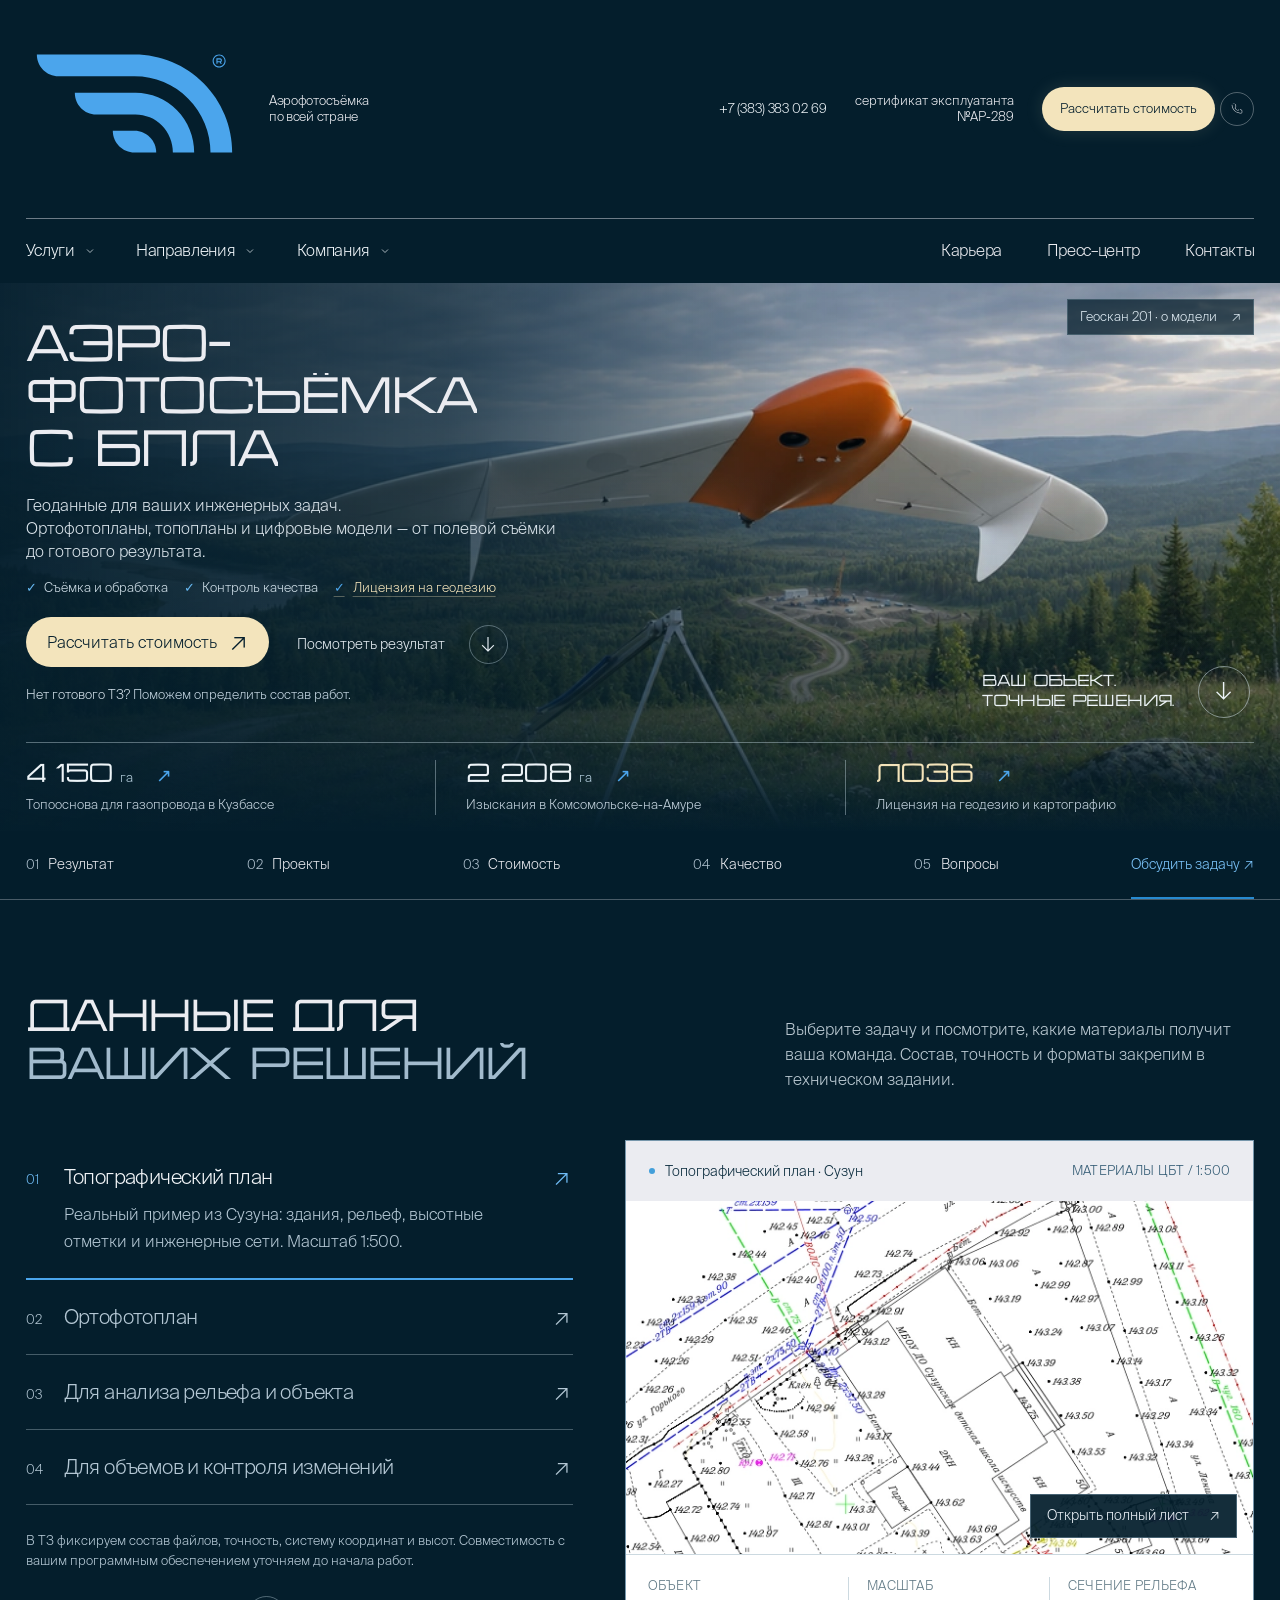
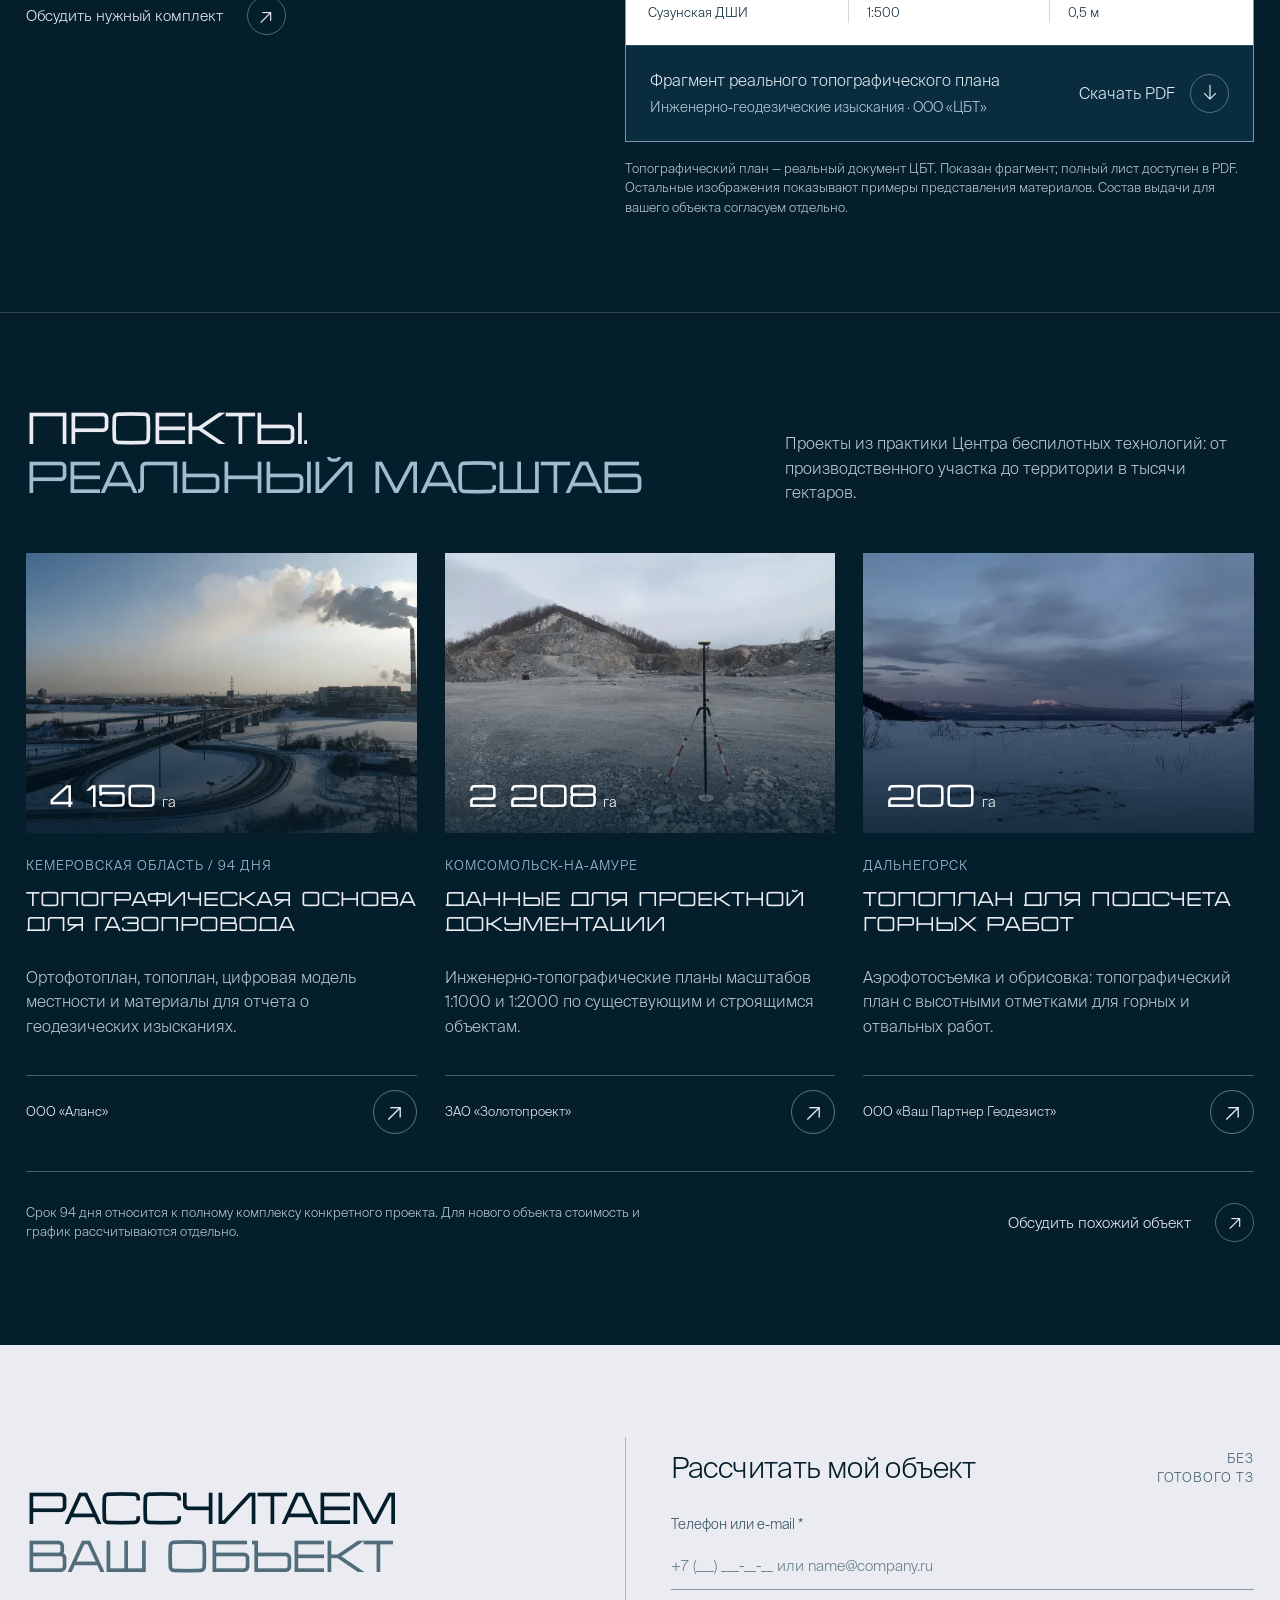
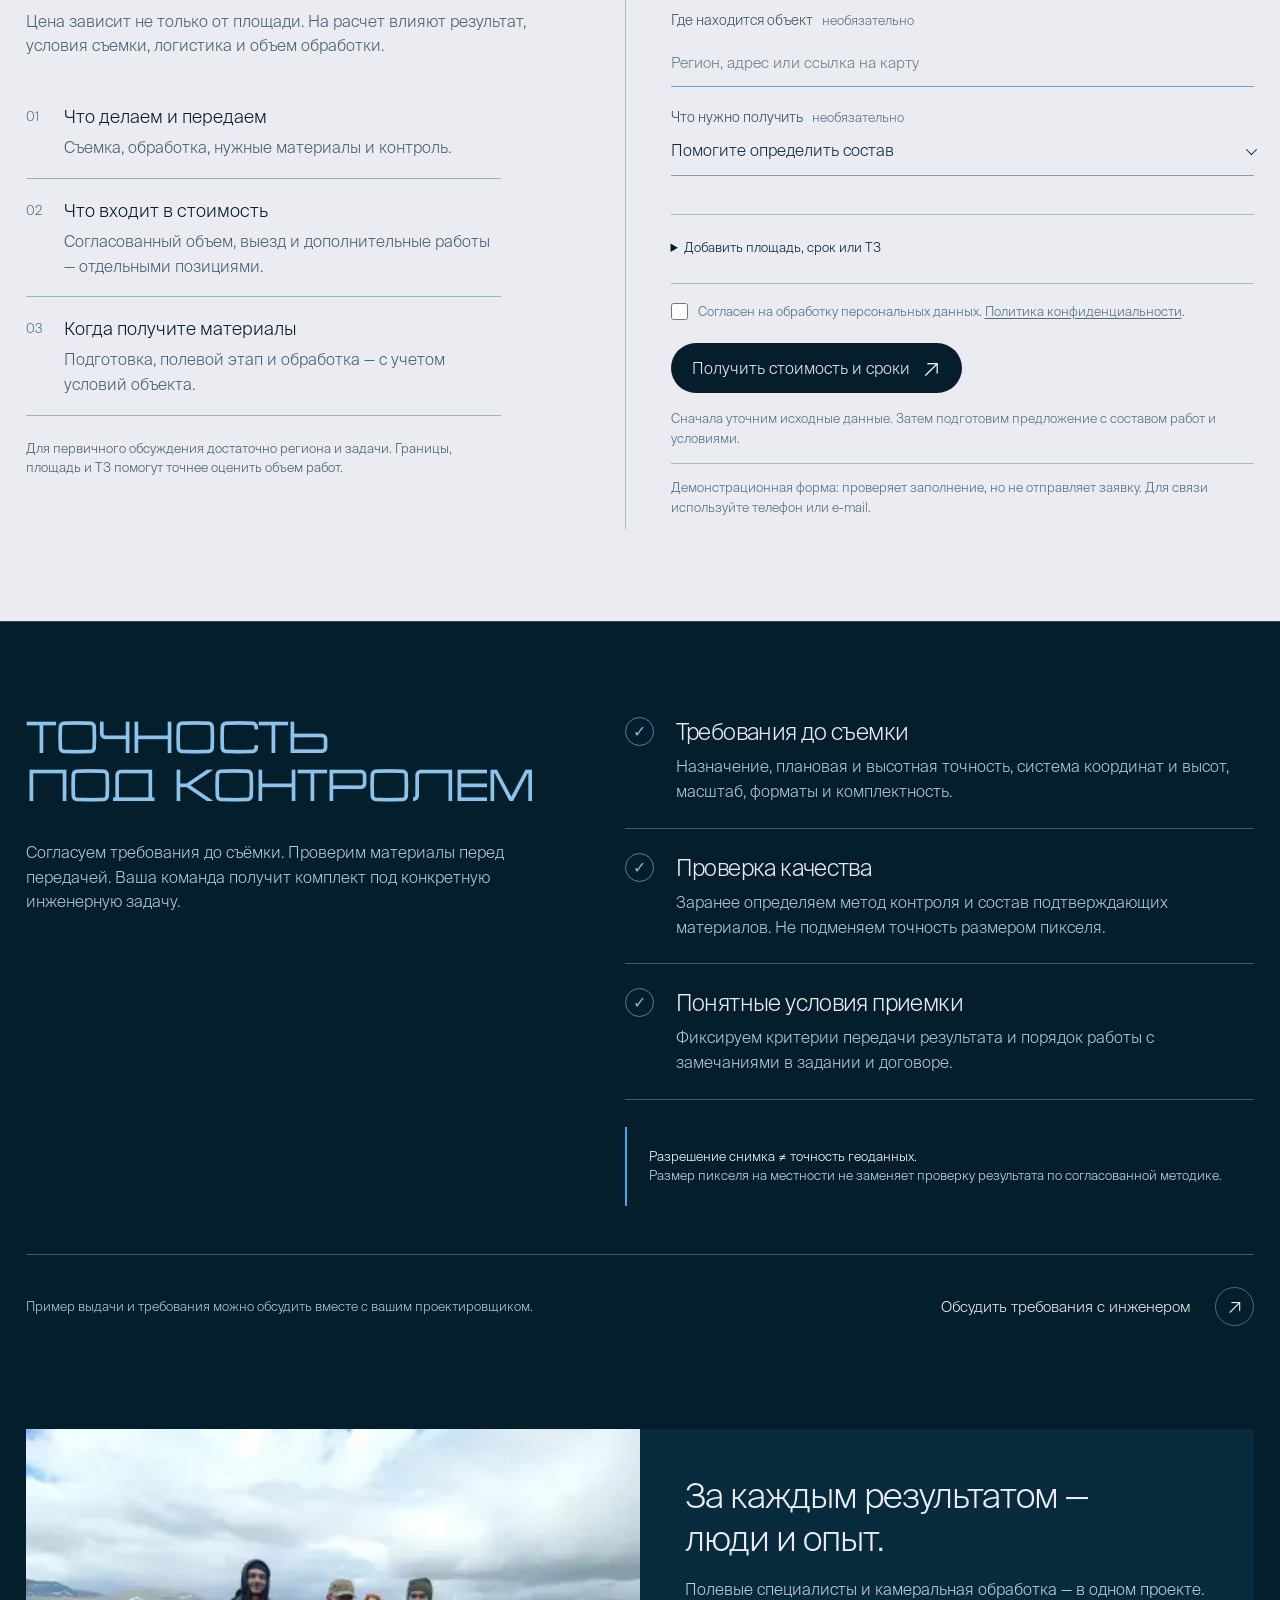
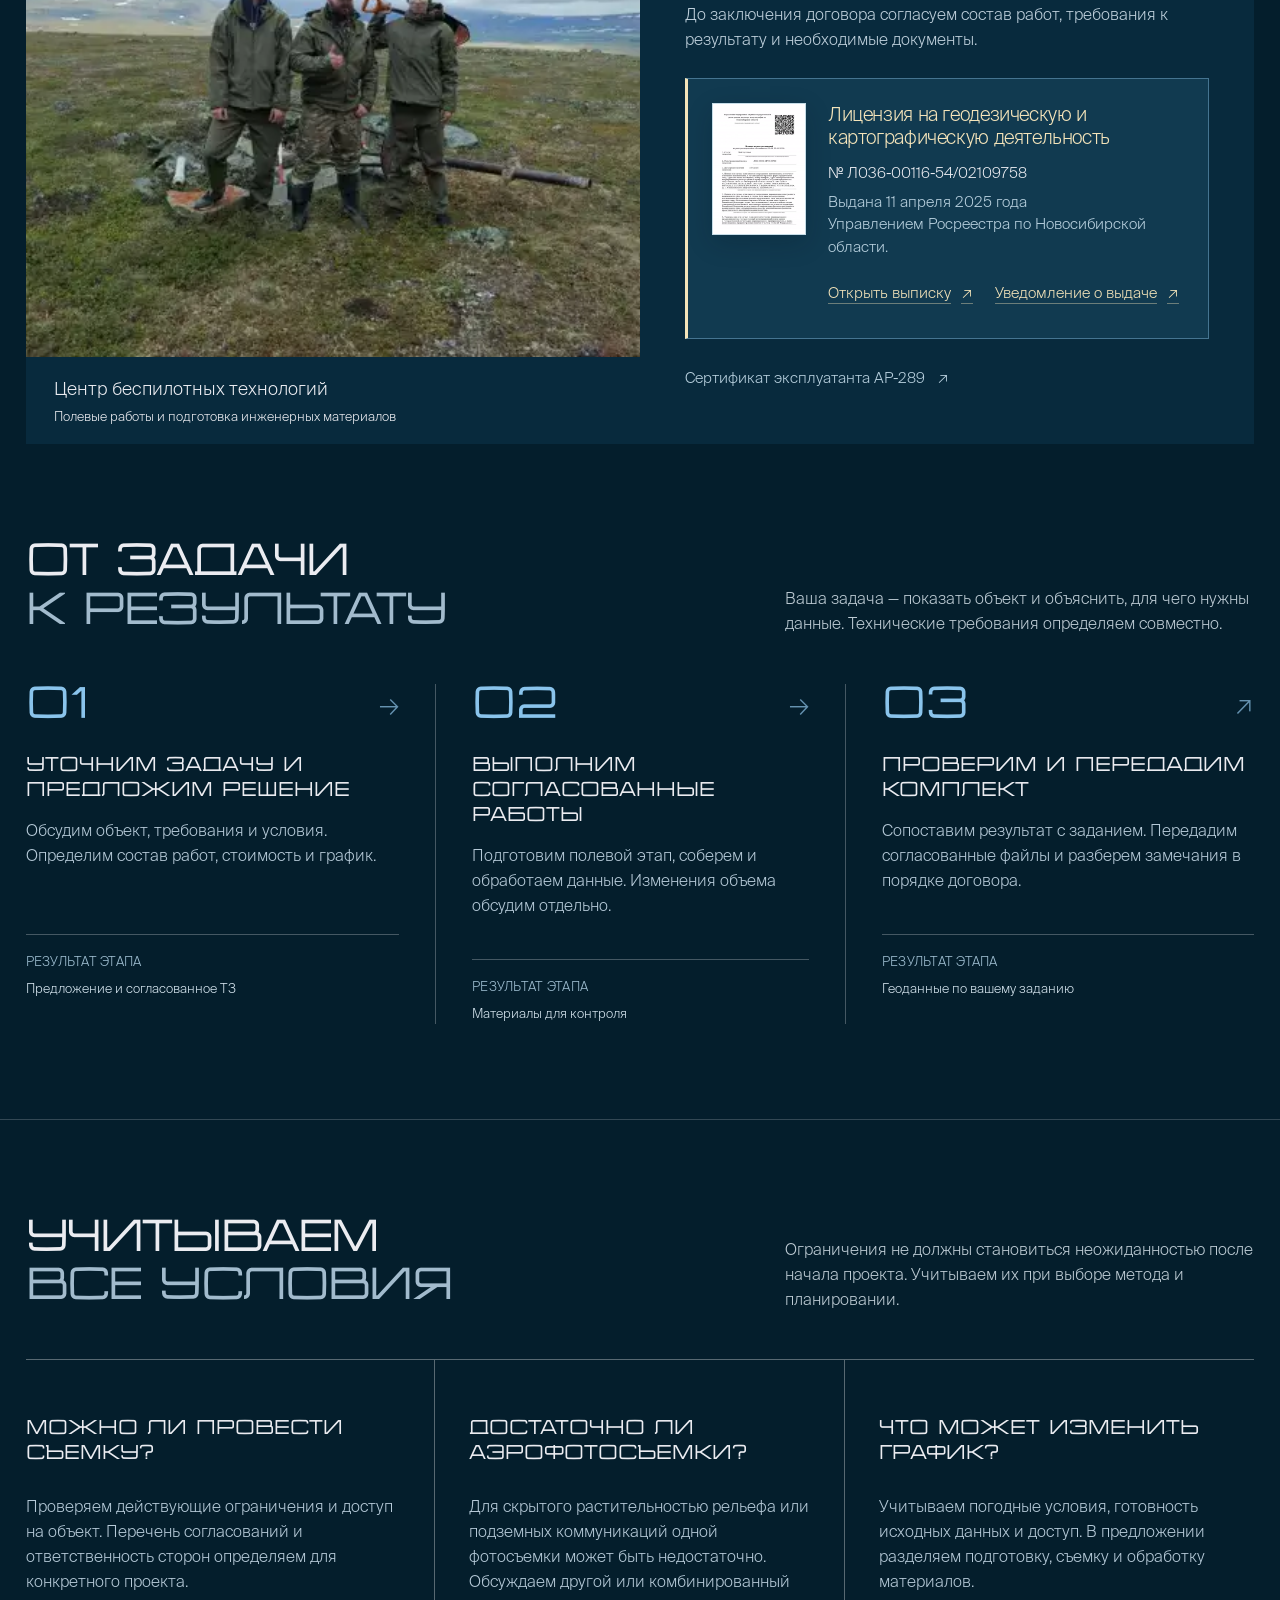
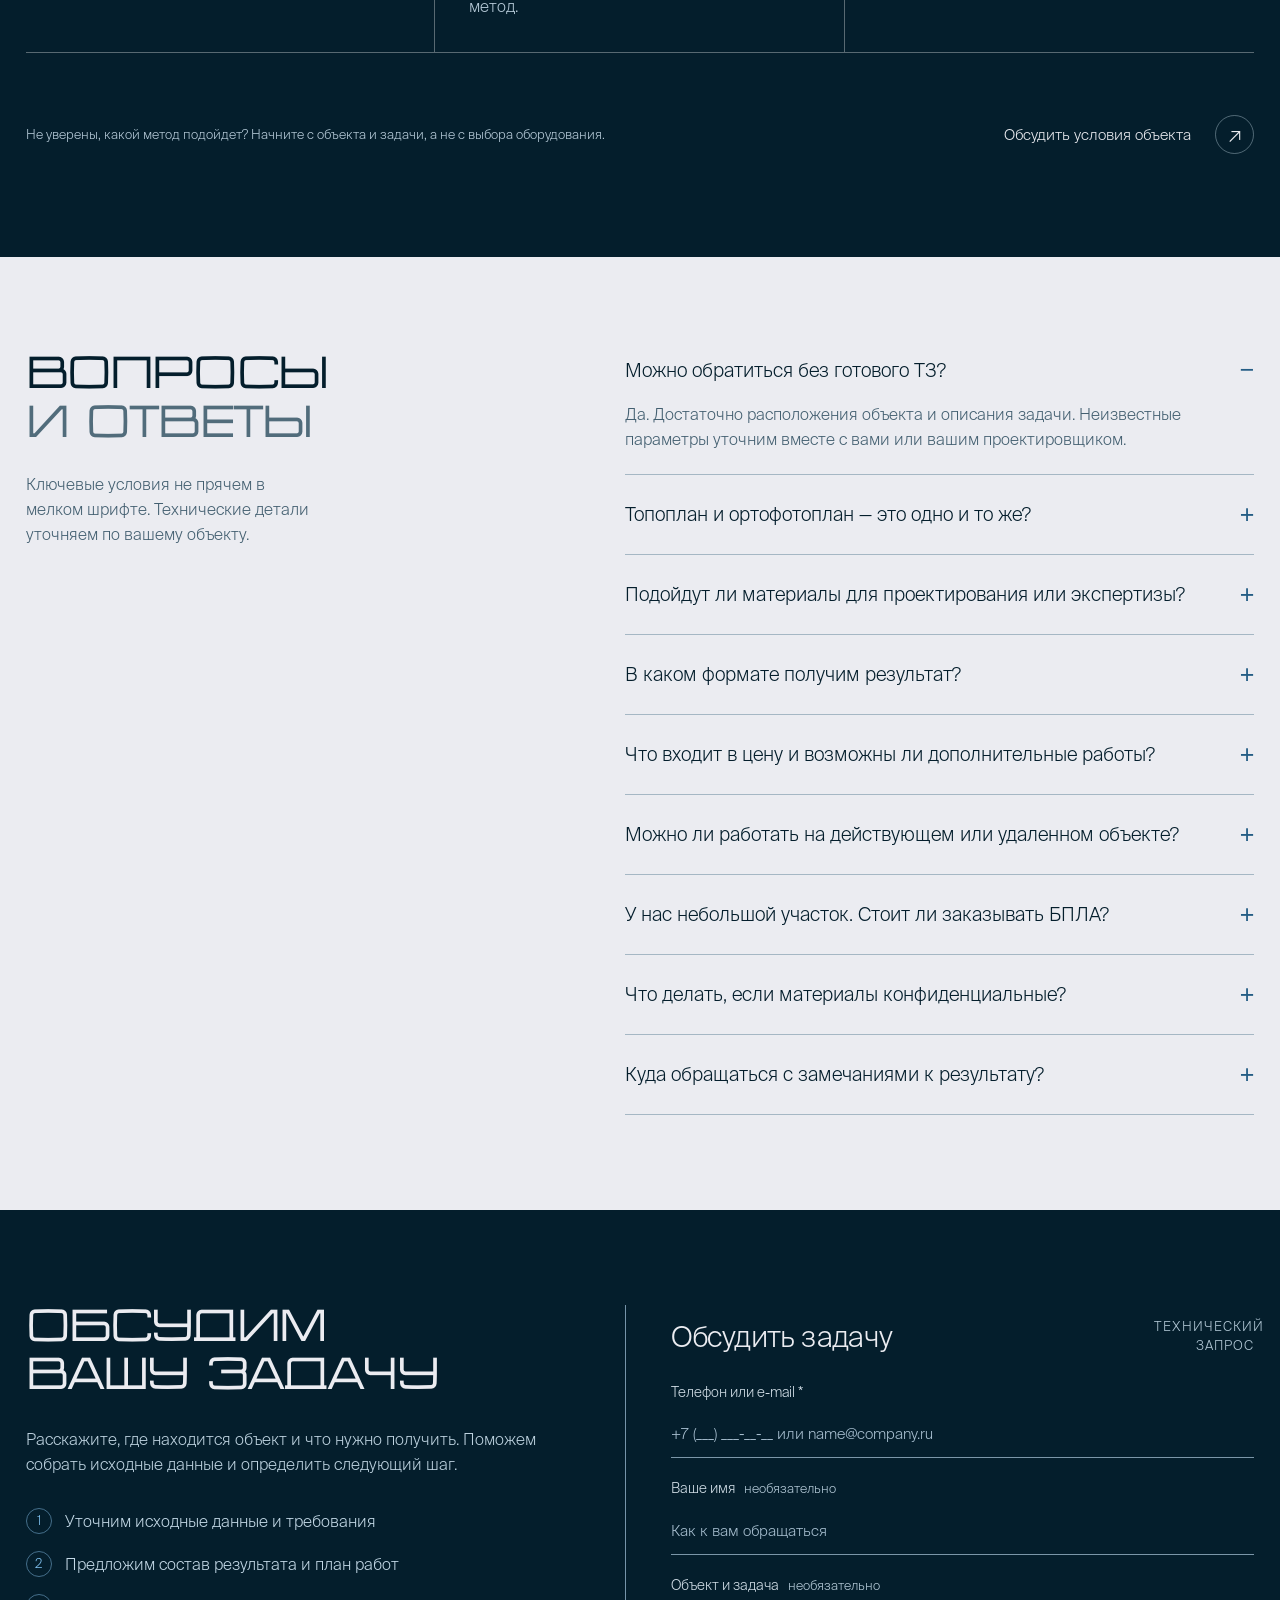
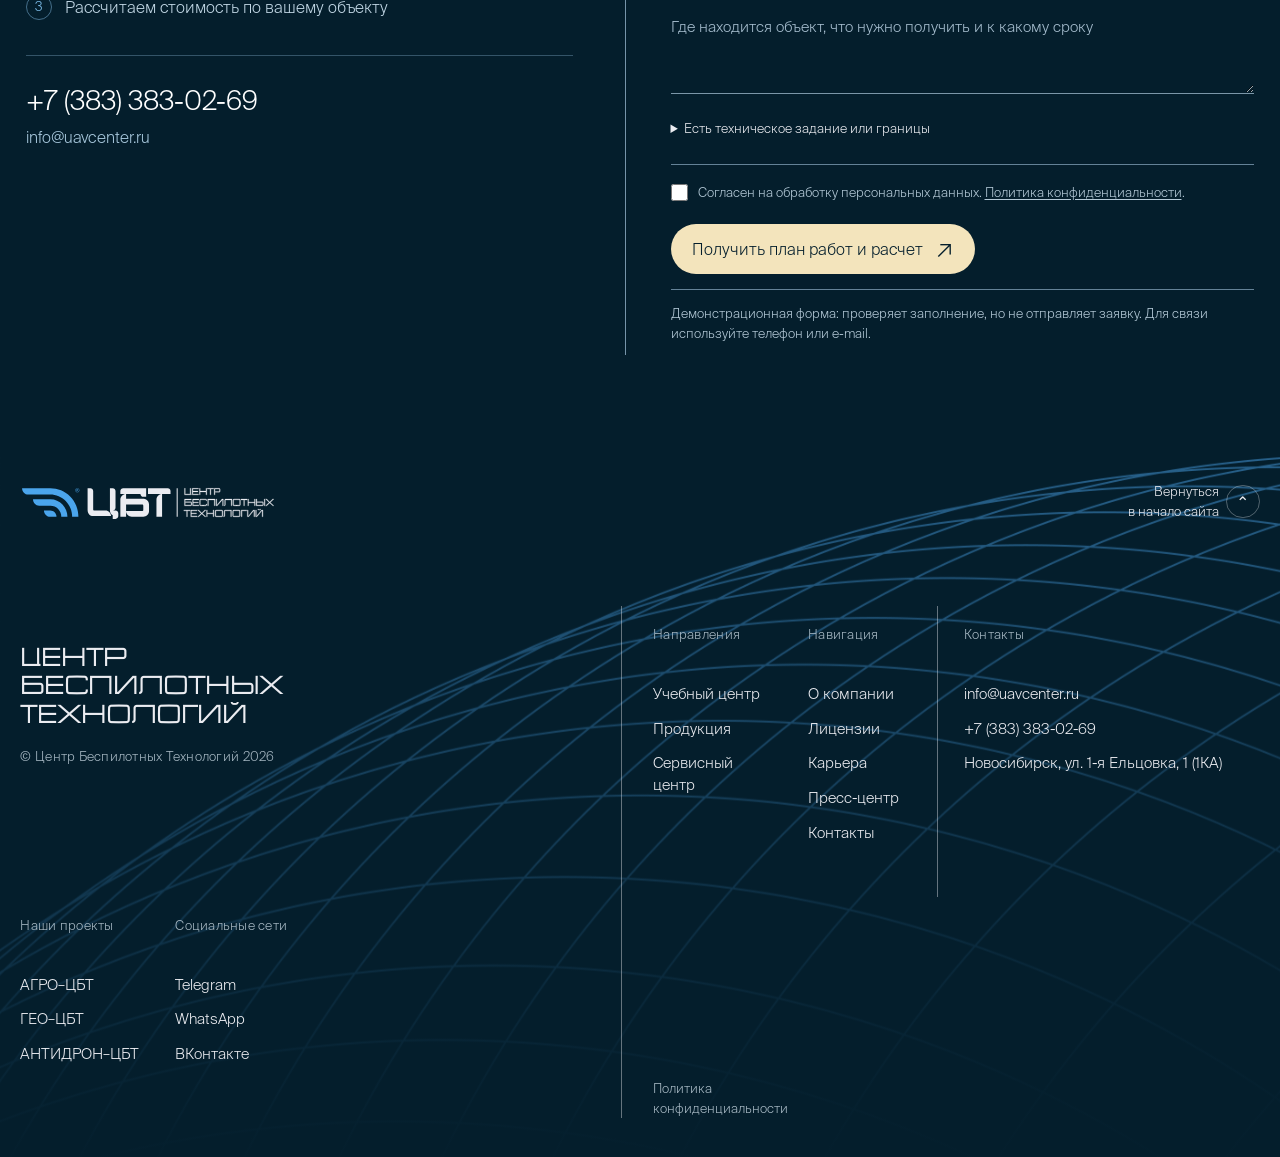
==== commit 0bb60c5a: "Highlight geodetic license with original register documents" ====
--- a/index.html
+++ b/index.html
@@ -5,9 +5,9 @@
 <meta charset="utf-8"/><meta content="width=device-width,initial-scale=1" name="viewport"/>
 <title>Аэрофотосъёмка с БПЛА для бизнеса — Центр беспилотных технологий</title>
 <meta content="Аэрофотосъёмка для проектирования, строительства и горных работ. Ортофотопланы, топопланы и цифровые модели. Рассчитайте стоимость и сроки для вашего объекта." name="description"/>
-<meta content="noindex,nofollow" name="robots"/><link href="styles.css" rel="stylesheet"/><link href="assets/favicon.svg" rel="icon" type="image/svg+xml"/><link as="font" crossorigin="" href="assets/SuisseIntl.woff2" rel="preload" type="font/woff2"/><meta content="Аэрофотосъёмка с БПЛА — UAV Center" property="og:title"/><meta content="От полевого сбора до готовых геоданных. Страница услуги Центра беспилотных технологий." property="og:description"/><meta content="website" property="og:type"/><meta content="#041e2c" name="theme-color"/><script defer="" src="app.js?v=8"></script><meta content="https://moriarty32.github.io/uavcenter-uslugi/assets/preview.jpg?v=13" property="og:image"/><meta content="1440" property="og:image:width"/><meta content="1000" property="og:image:height"/><meta content="UAV Center — аэрофотосъёмка с БПЛА под вашу задачу" property="og:image:alt"/><meta content="https://moriarty32.github.io/uavcenter-uslugi/" property="og:url"/><meta content="ru_RU" property="og:locale"/><meta content="summary_large_image" name="twitter:card"/><link href="brand.css?v=2" rel="stylesheet"/><script defer="" src="brand-motion.js?v=5"></script><link href="original-chrome.css?v=3" rel="stylesheet"/><script defer="" src="original-chrome.js?v=4"></script><link href="refinement.css?v=4" rel="stylesheet"/><script defer="" src="estimate.js?v=6"></script><link href="responsive-v5.css?v=10" rel="stylesheet"/>
+<meta content="noindex,nofollow" name="robots"/><link href="styles.css" rel="stylesheet"/><link href="assets/favicon.svg" rel="icon" type="image/svg+xml"/><link as="font" crossorigin="" href="assets/SuisseIntl.woff2" rel="preload" type="font/woff2"/><meta content="Аэрофотосъёмка с БПЛА — UAV Center" property="og:title"/><meta content="От полевого сбора до готовых геоданных. Страница услуги Центра беспилотных технологий." property="og:description"/><meta content="website" property="og:type"/><meta content="#041e2c" name="theme-color"/><script defer="" src="app.js?v=8"></script><meta content="https://moriarty32.github.io/uavcenter-uslugi/assets/preview.jpg?v=14" property="og:image"/><meta content="1440" property="og:image:width"/><meta content="1000" property="og:image:height"/><meta content="UAV Center — аэрофотосъёмка с БПЛА под вашу задачу" property="og:image:alt"/><meta content="https://moriarty32.github.io/uavcenter-uslugi/" property="og:url"/><meta content="ru_RU" property="og:locale"/><meta content="summary_large_image" name="twitter:card"/><link href="brand.css?v=2" rel="stylesheet"/><script defer="" src="brand-motion.js?v=5"></script><link href="original-chrome.css?v=3" rel="stylesheet"/><script defer="" src="original-chrome.js?v=4"></script><link href="refinement.css?v=4" rel="stylesheet"/><script defer="" src="estimate.js?v=6"></script><link href="responsive-v5.css?v=10" rel="stylesheet"/>
 <link href="responsive-v6.css?v=6" rel="stylesheet"/><link href="results-v7.css?v=7" rel="stylesheet"/><link href="client-v8.css?v=8" rel="stylesheet"/><link href="hero-v9.css?v=9" rel="stylesheet"/><script defer="" src="responsive-v5.js?v=13"></script><script defer="" src="hero-v9.js?v=9"></script><link href="buttons.css?v=11" rel="stylesheet"/>
-</head>
+<link href="license.css?v=14" rel="stylesheet"/></head>
 <body class="brand-aligned">
 <noscript><style>.lead-form{display:none}.nojs-note{padding:20px;background:#e4f1fb;color:#092a3c;text-align:center}</style><p class="nojs-note">Для обсуждения объекта позвоните <a href="tel:+73833830269">+7 (383) 383-02-69</a> или напишите <a href="mailto:info@uavcenter.ru">info@uavcenter.ru</a>. Интерактивные элементы доступны при включённом JavaScript.</p></noscript><a class="skip" href="#main">Перейти к содержанию</a>
 <header class="header" id="top"><div class="container header-inner">
@@ -21,13 +21,13 @@
 <div class="hero-main">
 <div class="hero-copy">
 <h1 aria-label="Аэрофотосъёмка с БПЛА">Аэро–<br/>фотосъёмка<br/><span>с БПЛА</span></h1>
-<p class="hero-desc"><span class="hero-desc-desktop">Геоданные для ваших инженерных задач.<br/>Ортофотопланы, топопланы и цифровые модели — от полевой съёмки до готового результата.</span><span class="hero-desc-mobile">Ортофотопланы, топопланы и цифровые модели под вашу инженерную задачу.</span></p><div class="hero-benefits"><span>Съёмка и обработка</span><span>Контроль качества</span><span>Комплект по ТЗ</span></div>
+<p class="hero-desc"><span class="hero-desc-desktop">Геоданные для ваших инженерных задач.<br/>Ортофотопланы, топопланы и цифровые модели — от полевой съёмки до готового результата.</span><span class="hero-desc-mobile">Ортофотопланы, топопланы и цифровые модели под вашу инженерную задачу.</span></p><div class="hero-benefits"><span>Съёмка и обработка</span><span>Контроль качества</span><a class="hero-license-benefit" href="#geodetic-license">Лицензия на геодезию</a></div>
 <div class="hero-actions"><a aria-controls="estimate-dialog" aria-haspopup="dialog" class="btn btn-primary" data-estimate-open="" href="#price"><span class="roll-label"><span class="roll-primary">Рассчитать стоимость</span><span aria-hidden="true" class="roll-secondary">Рассчитать стоимость</span></span><span class="arrow">↗</span></a><a class="text-link" href="#results"><span class="roll-label"><span class="roll-primary">Посмотреть результат</span><span aria-hidden="true" class="roll-secondary">Посмотреть результат</span></span><span>↓</span></a></div>
 <p class="hero-note"><span>Нет готового ТЗ?</span> Поможем определить состав работ.</p>
 </div>
 <div class="hero-aside"><svg aria-hidden="true" class="brand-target" fill="none" viewbox="0 0 100 100"><g stroke="#ebecf1" stroke-width="1.3"><path d="M13 35V13H35M65 13H87V35M87 65V87H65M35 87H13V65"></path><path d="M30 42L22 50L30 58M70 42L78 50L70 58"></path></g><g stroke="#4ba5ec" stroke-width="1.6"><path d="M42 30L50 22L58 30M42 70L50 78L58 70"></path><path d="M42 50H58M50 42V58"></path></g></svg><div class="hero-aside-copy">Ваш объект.<br/>Точные решения.</div><p>Проектирование · строительство<br/>горные работы</p><a aria-label="Перейти к результатам" class="scene-next" href="#results">↓</a></div>
 </div>
-<figure class="hero-aircraft-mobile"><picture><source sizes="calc(100vw - 38px)" srcset="assets/geoscan201-landscape-mobile-640.webp 640w, assets/geoscan201-landscape-mobile-1010.webp 1010w" type="image/webp"/><img alt="БПЛА самолётного типа Геоскан 201 на фоне речной долины" decoding="async" height="470" src="assets/geoscan201-landscape-mobile-1010.webp" width="1010"/></picture><figcaption><span>Геоскан 201 / БПЛА самолётного типа</span><a href="https://www.geoscan.ru/ru/products/geoscan201" rel="noopener" target="_blank">О модели ↗</a></figcaption></figure><div class="hero-stats"><a class="hero-stat" href="#projects"><strong>4 150 <span>га</span><small>↗</small></strong><span>Топооснова для газопровода в Кузбассе</span></a><a class="hero-stat" href="#projects"><strong>2 208 <span>га</span><small>↗</small></strong><span>Изыскания в Комсомольске-на-Амуре</span></a><a class="hero-stat" href="#team"><strong class="stat-document">АР-289<small>↗</small></strong><span>Сертификат эксплуатанта на сайте компании</span></a></div>
+<figure class="hero-aircraft-mobile"><picture><source sizes="calc(100vw - 38px)" srcset="assets/geoscan201-landscape-mobile-640.webp 640w, assets/geoscan201-landscape-mobile-1010.webp 1010w" type="image/webp"/><img alt="БПЛА самолётного типа Геоскан 201 на фоне речной долины" decoding="async" height="470" src="assets/geoscan201-landscape-mobile-1010.webp" width="1010"/></picture><figcaption><span>Геоскан 201 / БПЛА самолётного типа</span><a href="https://www.geoscan.ru/ru/products/geoscan201" rel="noopener" target="_blank">О модели ↗</a></figcaption></figure><div class="hero-stats"><a class="hero-stat" href="#projects"><strong>4 150 <span>га</span><small>↗</small></strong><span>Топооснова для газопровода в Кузбассе</span></a><a class="hero-stat" href="#projects"><strong>2 208 <span>га</span><small>↗</small></strong><span>Изыскания в Комсомольске-на-Амуре</span></a><a class="hero-stat hero-stat-license" href="#geodetic-license"><strong class="stat-document">Л036<small>↗</small></strong><span>Лицензия на геодезию и картографию</span></a></div>
 <a class="hero-photo-credit" href="https://www.geoscan.ru/ru/products/geoscan201" rel="noopener" target="_blank">Геоскан 201 · о модели <span aria-hidden="true">↗</span></a></div></section><nav aria-label="Разделы страницы" class="page-nav"><div class="container"><a href="#results"><span>01</span> Результат</a><a href="#projects"><span>02</span> Проекты</a><a href="#price"><span>03</span> Стоимость</a><a href="#quality"><span>04</span> Качество</a><a href="#faq"><span>05</span> Вопросы</a><a class="jump" href="#brief">Обсудить задачу ↗</a></div></nav><section class="deliverables" id="results"><div class="container">
 <div class="section-head"><div><h2>Данные для<br/><span class="soft">ваших решений</span></h2></div><p>Выберите задачу и посмотрите, какие материалы получит ваша команда. Состав, точность и форматы закрепим в техническом задании.</p></div>
 <div class="result-grid">
@@ -68,7 +68,11 @@
 </div><div class="quality-bottom"><p>Пример выдачи и требования можно обсудить вместе с вашим проектировщиком.</p><a class="text-link" href="#brief"><span class="roll-label"><span class="roll-primary">Обсудить требования с инженером</span><span aria-hidden="true" class="roll-secondary">Обсудить требования с инженером</span></span><span>↗</span></a></div>
 </div></section><section class="trust" id="team"><div class="container"><div class="trust-panel">
 <div class="trust-photo"><div class="trust-media"><img alt="Команда компании на полевых работах, фото из архива сайта" decoding="async" height="365" loading="lazy" src="assets/team.webp" width="505"/></div><div class="trust-photo-note"><strong>Центр беспилотных технологий</strong>Полевые работы и подготовка инженерных материалов</div></div>
-<div class="trust-copy"><h3>За каждым результатом —<br/>люди и опыт.</h3><p>Полевые специалисты и камеральная обработка — в одном проекте. До заключения договора согласуем состав работ, требования к результату и необходимые документы.</p><div class="document"><img alt="Изображение разрешительного документа из материалов компании" decoding="async" height="620" loading="lazy" src="assets/certificate.webp" width="620"/><div><strong>Сертификат эксплуатанта АР-289</strong><a class="text-link" href="https://uavcenter.ru/documents/" rel="noopener" target="_blank"><span class="roll-label"><span class="roll-primary">Лицензии и сертификаты</span><span aria-hidden="true" class="roll-secondary">Лицензии и сертификаты</span></span><span>↗</span></a></div></div></div>
+<div class="trust-copy"><h3>За каждым результатом —<br/>люди и опыт.</h3><p>Полевые специалисты и камеральная обработка — в одном проекте. До заключения договора согласуем состав работ, требования к результату и необходимые документы.</p><div aria-labelledby="geodetic-license-title" class="geodetic-license-card" id="geodetic-license" role="group">
+<a aria-label="Открыть выписку из реестра лицензий на геодезическую и картографическую деятельность" class="geodetic-license-preview" href="assets/documents/geodetic-license-extract.webp" rel="noopener" target="_blank"><img alt="Выписка из реестра лицензий ООО «ЦБТ» — Л036-00116-54/02109758" decoding="async" height="508" loading="lazy" src="assets/geodetic-license-preview.webp" width="360"/></a>
+<div><h4 id="geodetic-license-title">Лицензия на геодезическую и картографическую деятельность</h4><p class="geodetic-license-number">№ Л036-00116-54/02109758</p><p class="geodetic-license-issuer">Выдана 11 апреля 2025 года<br/>Управлением Росреестра по Новосибирской области.</p><div class="geodetic-license-links"><a class="license-document-link" href="assets/documents/geodetic-license-extract.webp" rel="noopener" target="_blank">Открыть выписку <span aria-hidden="true">↗</span></a><a class="license-document-link" href="assets/documents/geodetic-license-notice.webp" rel="noopener" target="_blank">Уведомление о выдаче <span aria-hidden="true">↗</span></a></div></div>
+</div>
+<a class="geodetic-secondary-document" href="assets/certificate.webp" rel="noopener" target="_blank">Сертификат эксплуатанта АР-289 <span aria-hidden="true">↗</span></a></div>
 </div></div></section><section class="section" id="process"><div class="container">
 <div class="section-head"><div><h2>От задачи<br/><span class="soft">к результату</span></h2></div><p>Ваша задача — показать объект и объяснить, для чего нужны данные. Технические требования определяем совместно.</p></div>
 <div class="grid3 process-grid"><article class="process-step"><div class="process-n"><strong>01</strong><span>→</span></div><h3>Уточним задачу и предложим решение</h3><p>Обсудим объект, требования и условия. Определим состав работ, стоимость и график.</p><div class="process-out"><span>Результат этапа</span>Предложение и согласованное ТЗ</div></article><article class="process-step"><div class="process-n"><strong>02</strong><span>→</span></div><h3>Выполним согласованные работы</h3><p>Подготовим полевой этап, соберем и обработаем данные. Изменения объема обсудим отдельно.</p><div class="process-out"><span>Результат этапа</span>Материалы для контроля</div></article><article class="process-step"><div class="process-n"><strong>03</strong><span>↗</span></div><h3>Проверим и передадим комплект</h3><p>Сопоставим результат с заданием. Передадим согласованные файлы и разберем замечания в порядке договора.</p><div class="process-out"><span>Результат этапа</span>Геоданные по вашему заданию</div></article></div>
--- a/license.css
+++ b/license.css
@@ -0,0 +1,85 @@
+.brand-aligned .hero-benefits .hero-license-benefit {
+  display: inline-flex;
+  align-items: baseline;
+  gap: 8px;
+  color: #f4e4ba;
+  text-decoration: underline;
+  text-decoration-color: #f4e4ba55;
+  text-underline-offset: 4px;
+}
+.hero-license-benefit::before { content: '✓'; color: #4ba5ec; }
+.hero-license-benefit:hover { text-decoration-color: currentColor; }
+.brand-aligned .hero-stat-license .stat-document { color: #f4e4ba; }
+
+.geodetic-license-card {
+  display: grid;
+  grid-template-columns: 94px minmax(0, 1fr);
+  gap: 22px;
+  margin-top: 26px;
+  padding: 24px;
+  border: 1px solid #81b7d977;
+  border-left: 3px solid #f4e4ba;
+  background: #113a50;
+  scroll-margin-top: clamp(96px, 12vw, 180px);
+}
+.geodetic-license-preview { display: block; align-self: start; }
+.geodetic-license-preview img {
+  display: block;
+  width: 100%;
+  height: auto;
+  border: 1px solid #c5dce7;
+  box-shadow: 0 8px 24px #00121e33;
+}
+.geodetic-license-card h4 {
+  margin: 0 0 12px;
+  color: #f4e4ba;
+  font: 400 clamp(19px, 1.45vw, 26px)/1.25 Suisse, Arial, sans-serif;
+  letter-spacing: -.02em;
+}
+.brand-aligned .geodetic-license-card p { margin: 0; font-size: 15px; line-height: 1.5; }
+.brand-aligned .geodetic-license-card .geodetic-license-number {
+  color: #ebecf1;
+  overflow-wrap: anywhere;
+}
+.brand-aligned .geodetic-license-card .geodetic-license-issuer {
+  margin-top: 6px;
+  color: #b9d1df;
+}
+.geodetic-license-links { display: flex; flex-wrap: wrap; gap: 0 22px; margin-top: 12px; }
+.license-document-link {
+  display: inline-flex;
+  align-items: center;
+  gap: 10px;
+  min-height: 44px;
+  color: #f4e4ba;
+  font: 400 15px/1.4 Suisse, Arial, sans-serif;
+  text-decoration: underline;
+  text-decoration-color: #f4e4ba66;
+  text-underline-offset: 5px;
+  transition: color .25s, text-decoration-color .25s;
+}
+.license-document-link:hover { color: #90ccf4; text-decoration-color: currentColor; }
+.geodetic-secondary-document {
+  display: inline-flex;
+  align-items: center;
+  gap: 12px;
+  min-height: 44px;
+  margin-top: 16px;
+  color: #b9d1df;
+  font: 400 15px/1.4 Suisse, Arial, sans-serif;
+}
+.geodetic-secondary-document:hover { color: #90ccf4; }
+
+@media (max-width: 760px) {
+  .geodetic-license-card { grid-template-columns: 72px minmax(0, 1fr); gap: 16px; padding: 18px 16px; scroll-margin-top: 88px; }
+  .geodetic-license-card h4 { font-size: 20px; }
+  .brand-aligned .geodetic-license-card p { font-size: 14px; }
+  .geodetic-license-links { grid-column: 1 / -1; gap: 0 18px; }
+}
+@media (max-width: 400px) {
+  .geodetic-license-card { grid-template-columns: 1fr; }
+  .geodetic-license-preview { width: 74px; }
+}
+@media (prefers-reduced-motion: reduce) {
+  .license-document-link { transition: none; }
+}
